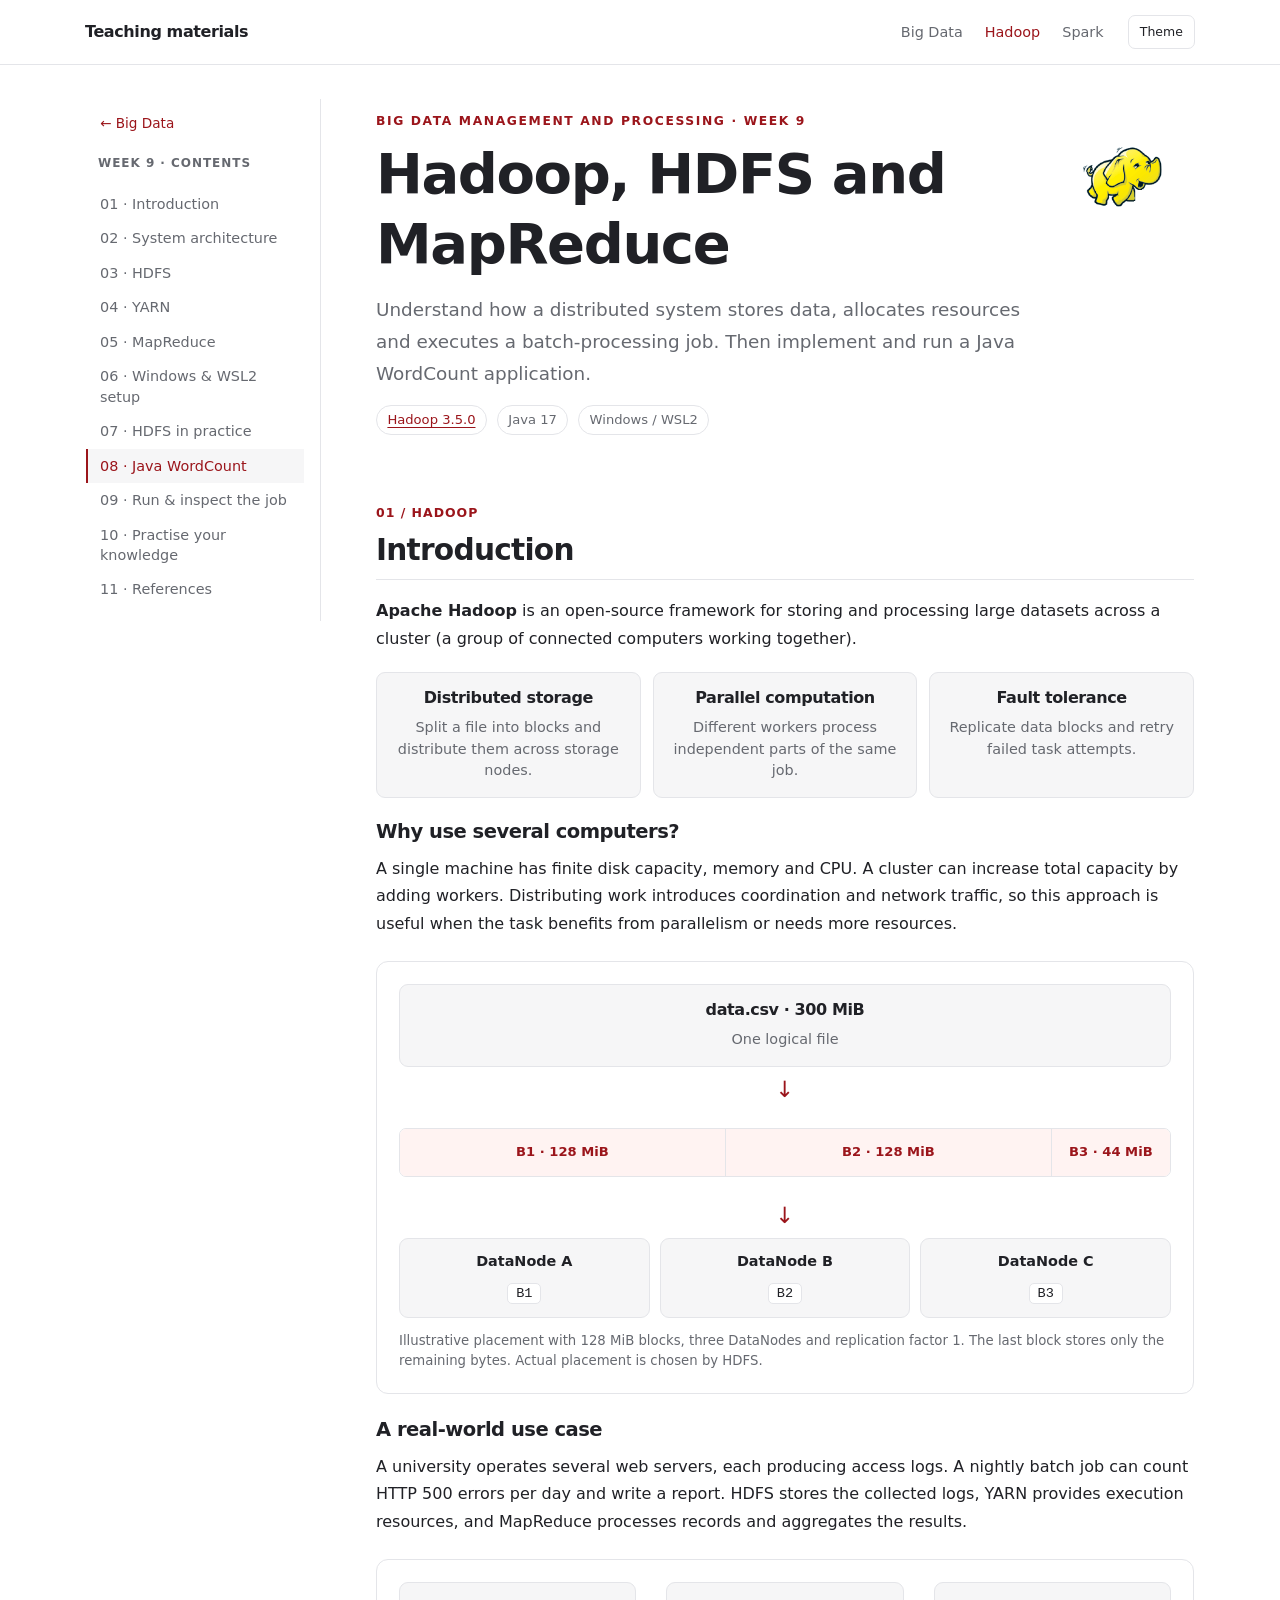
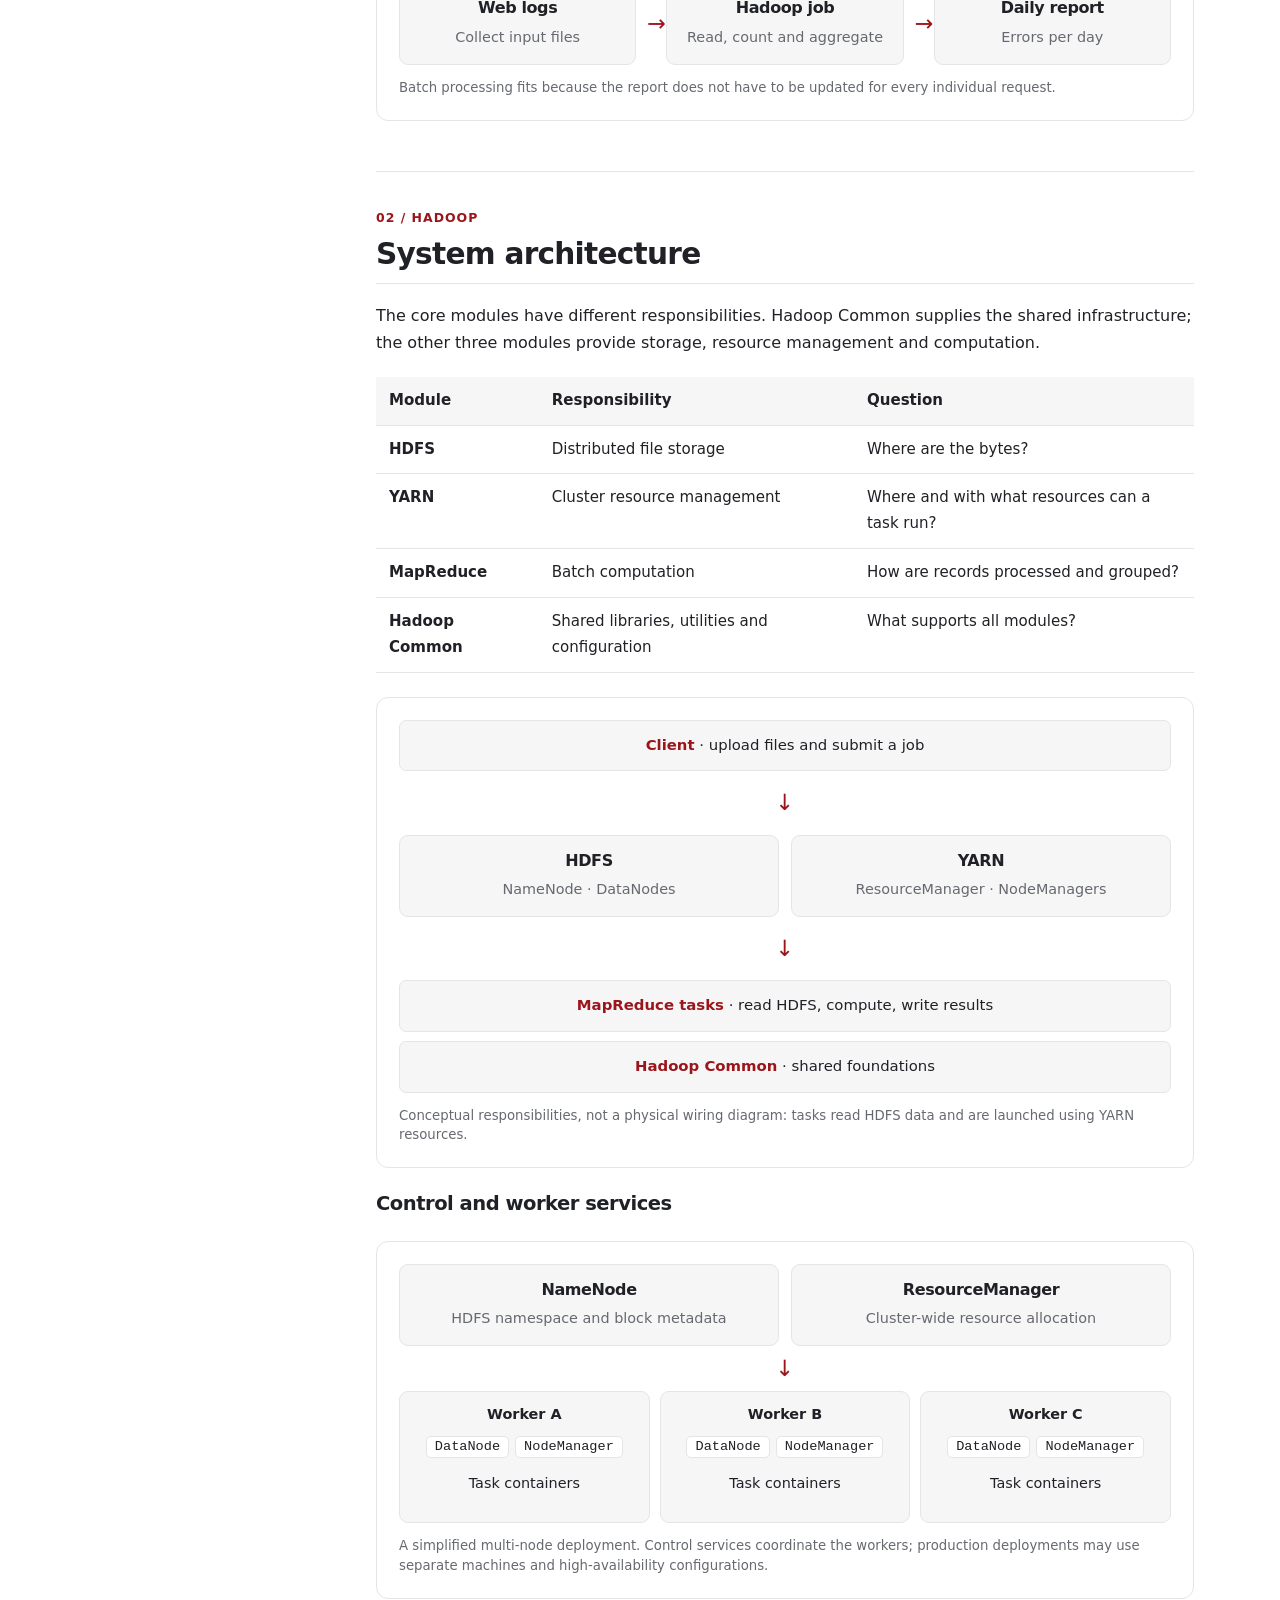
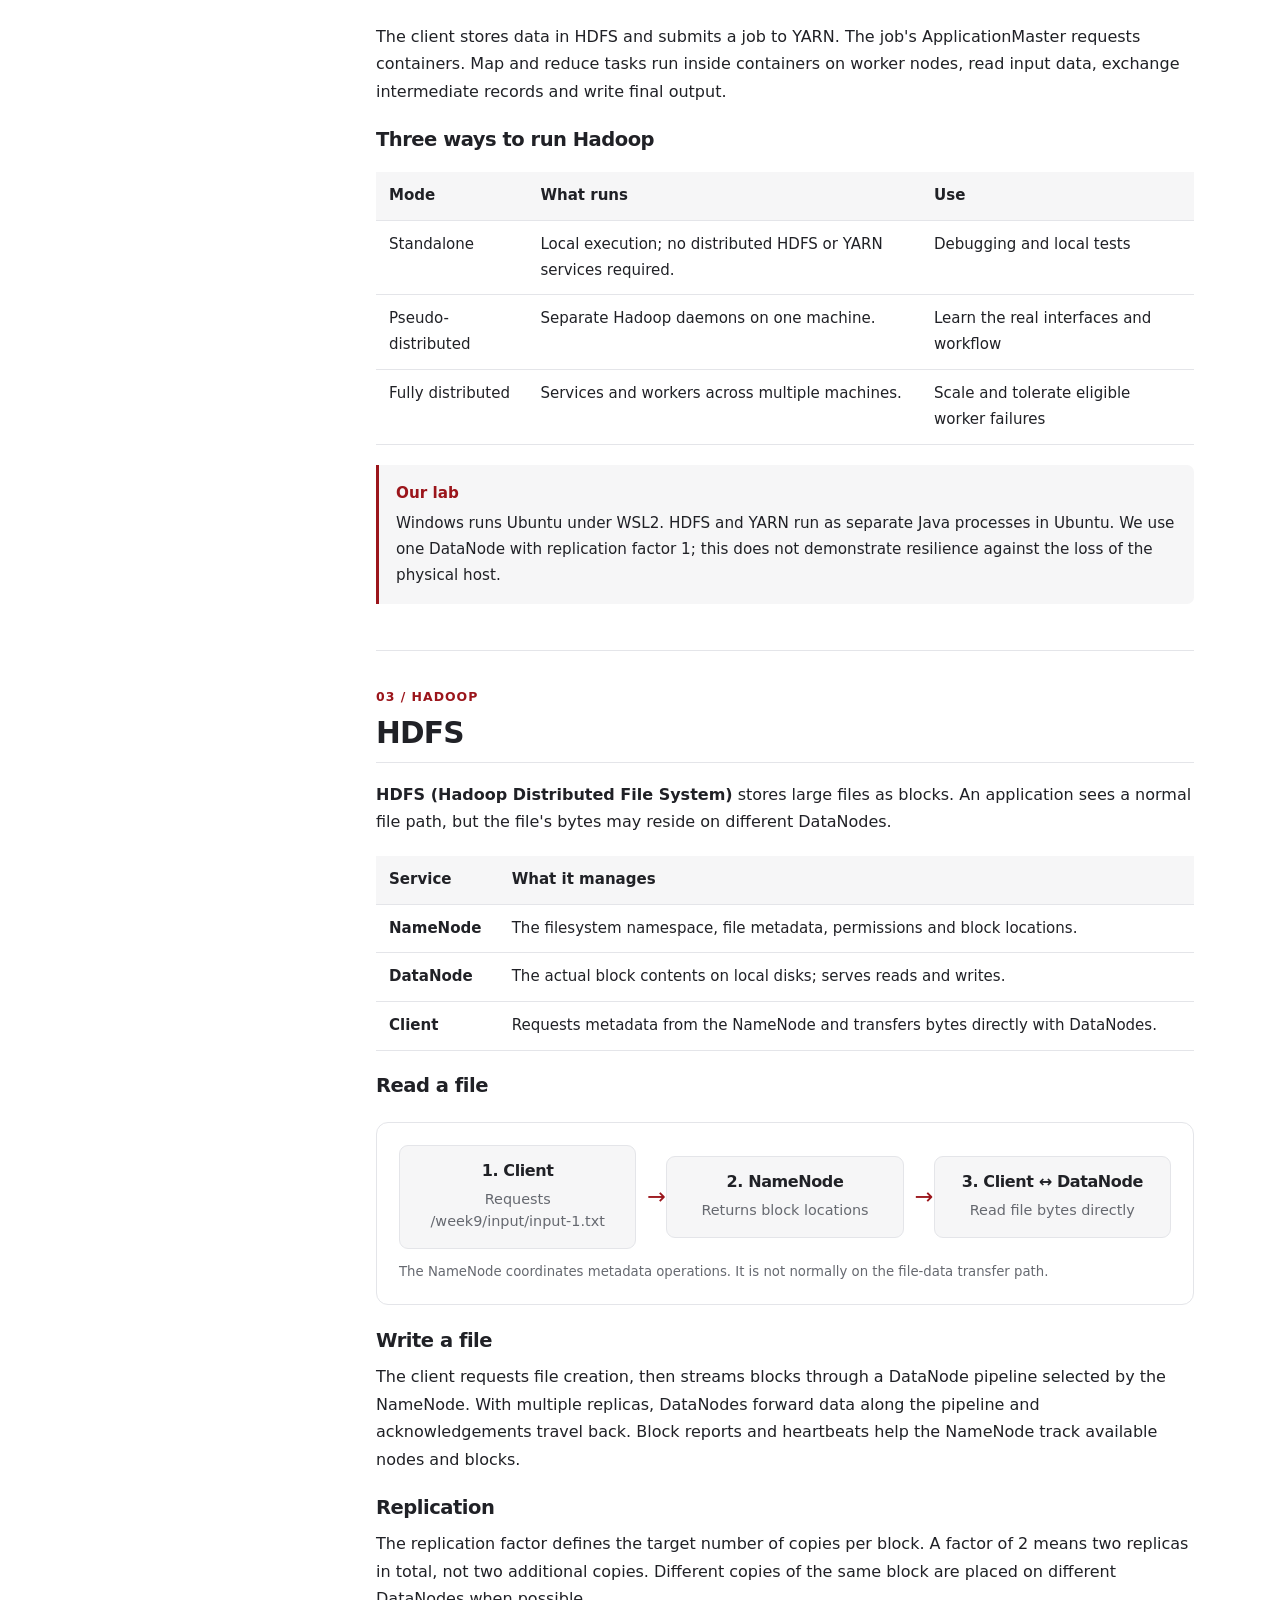
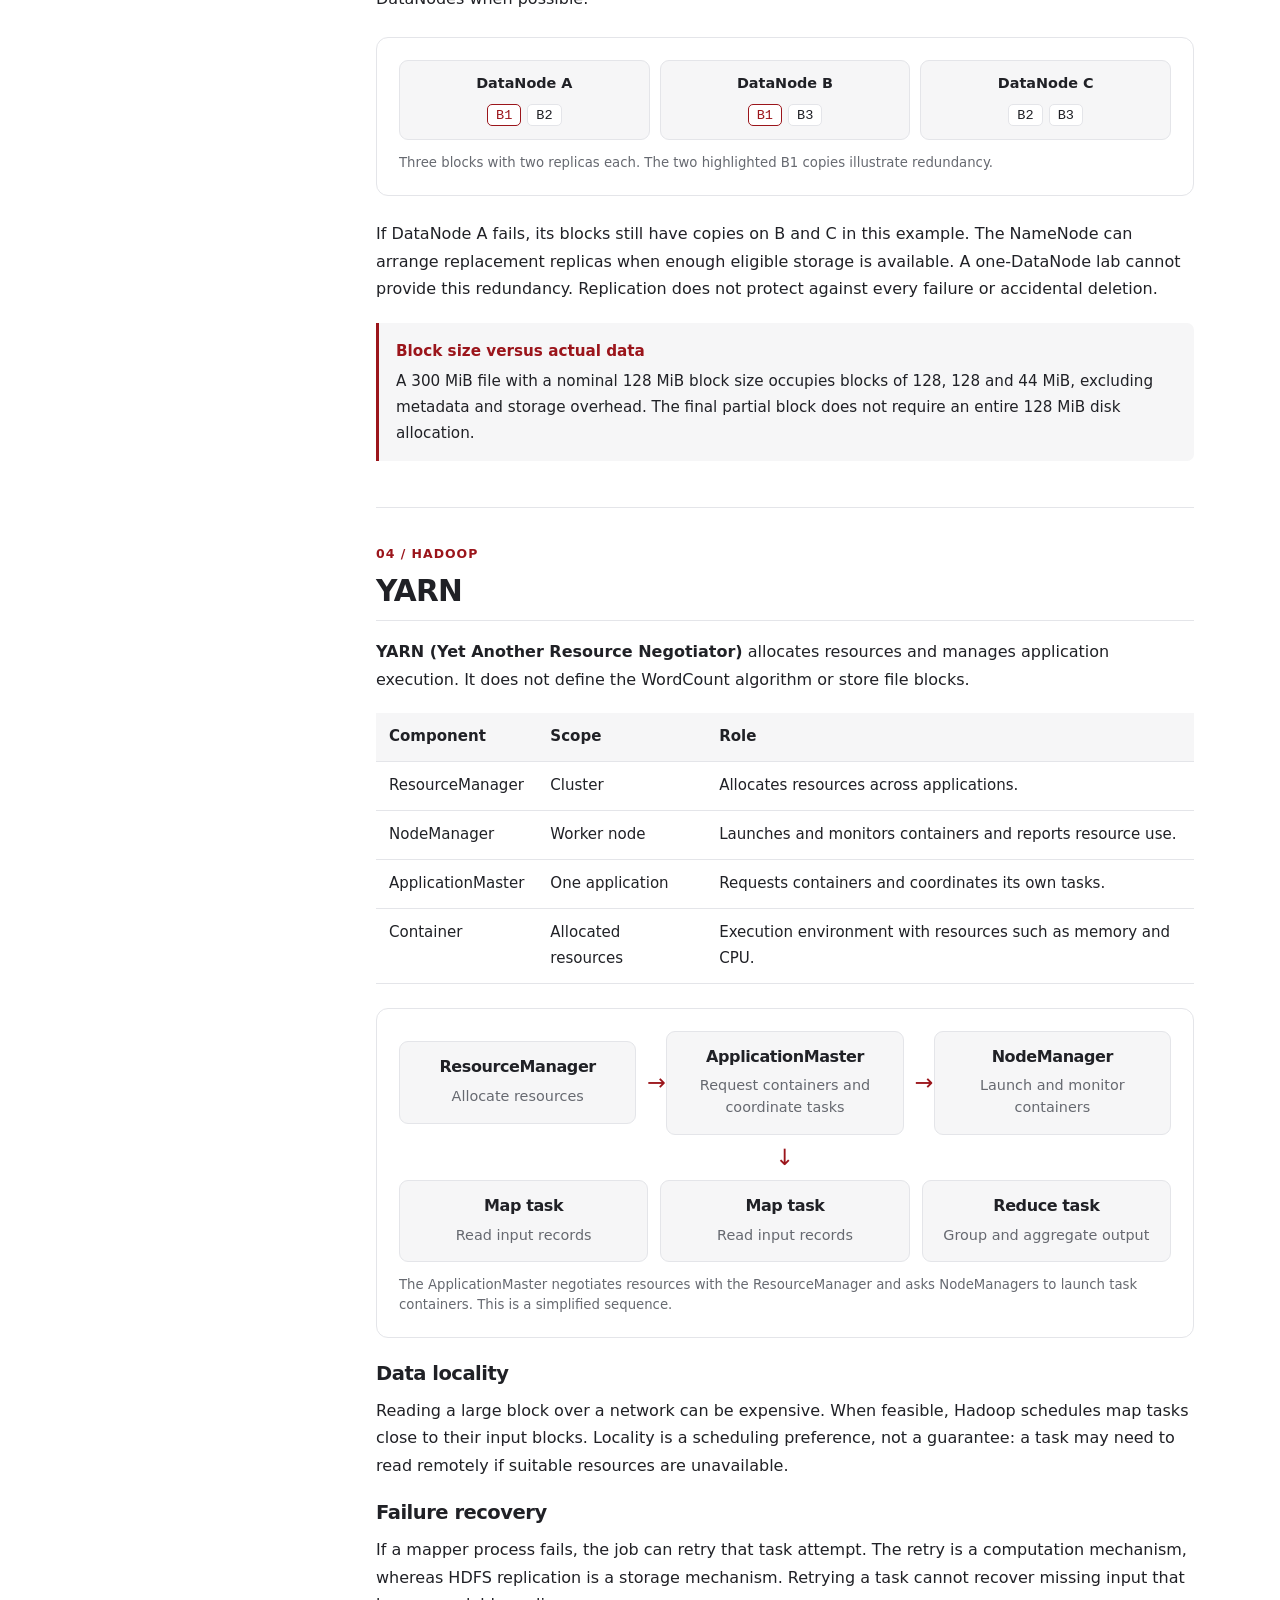
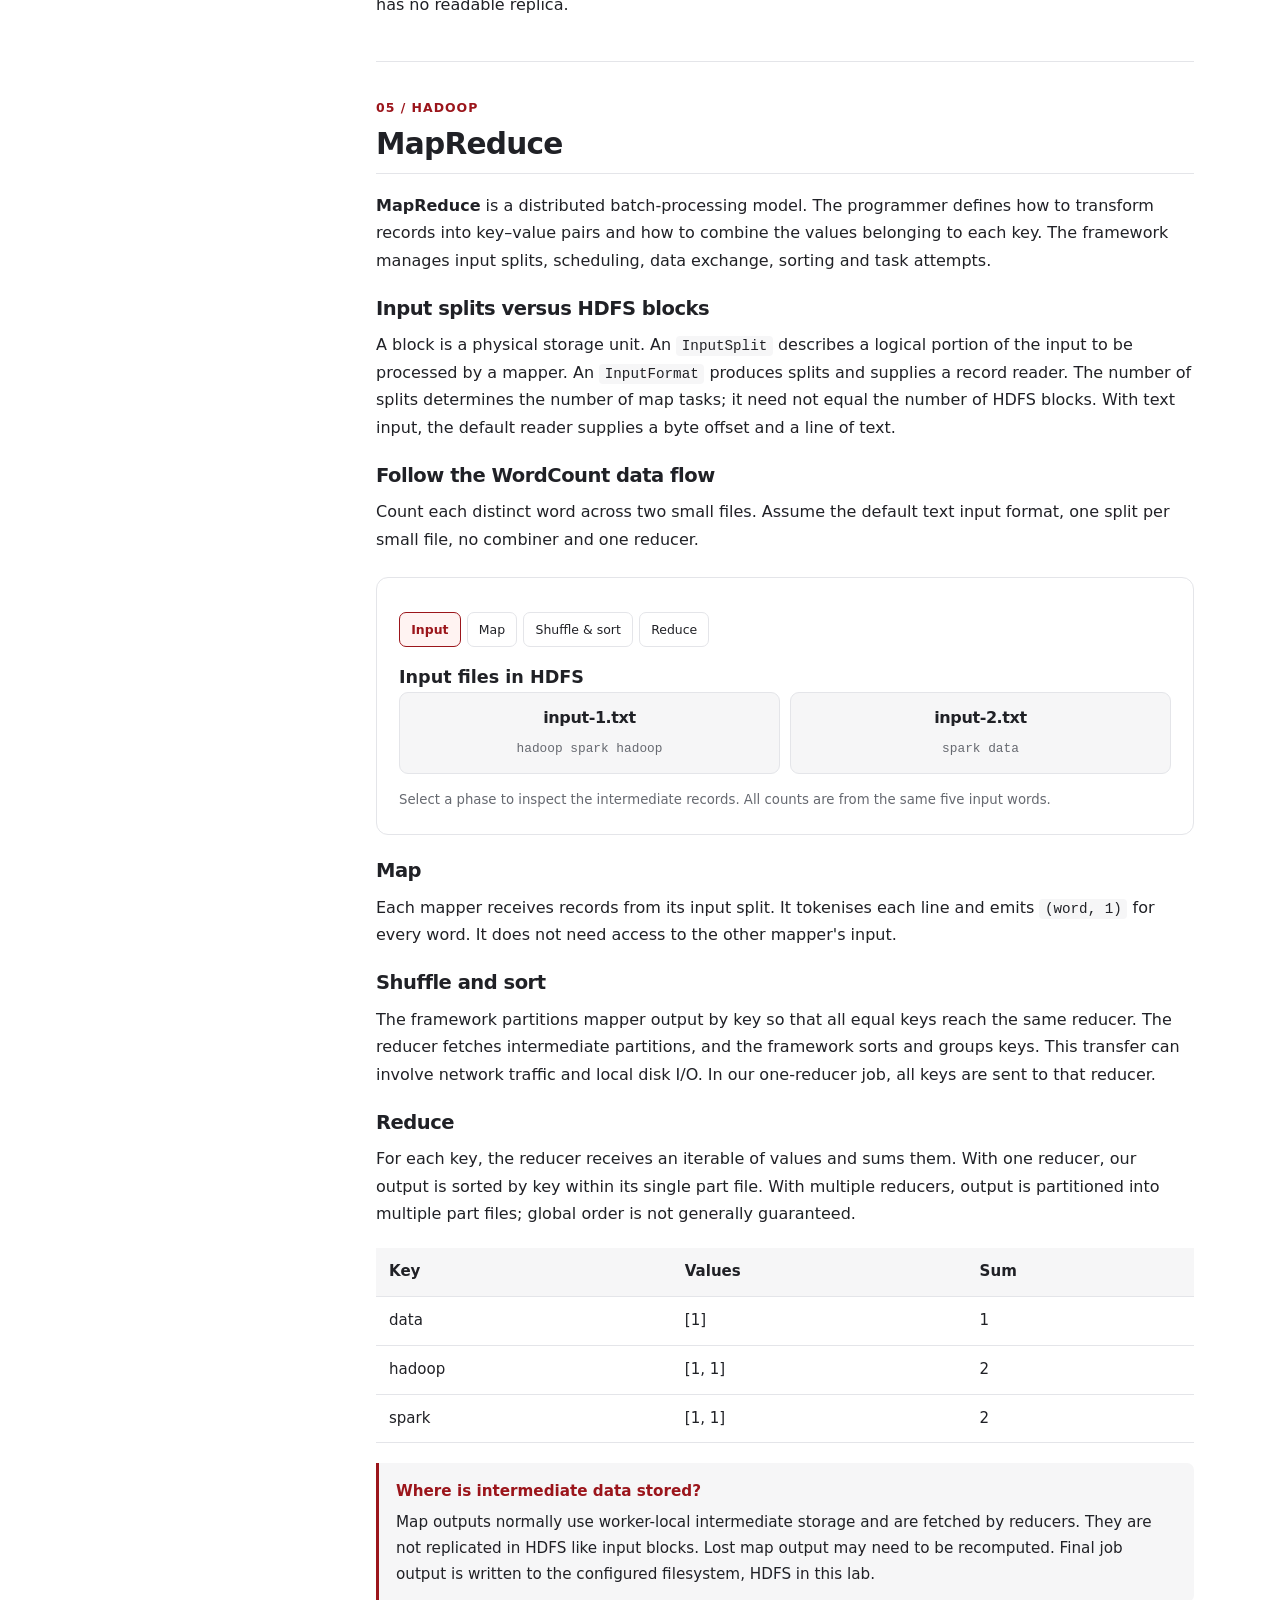
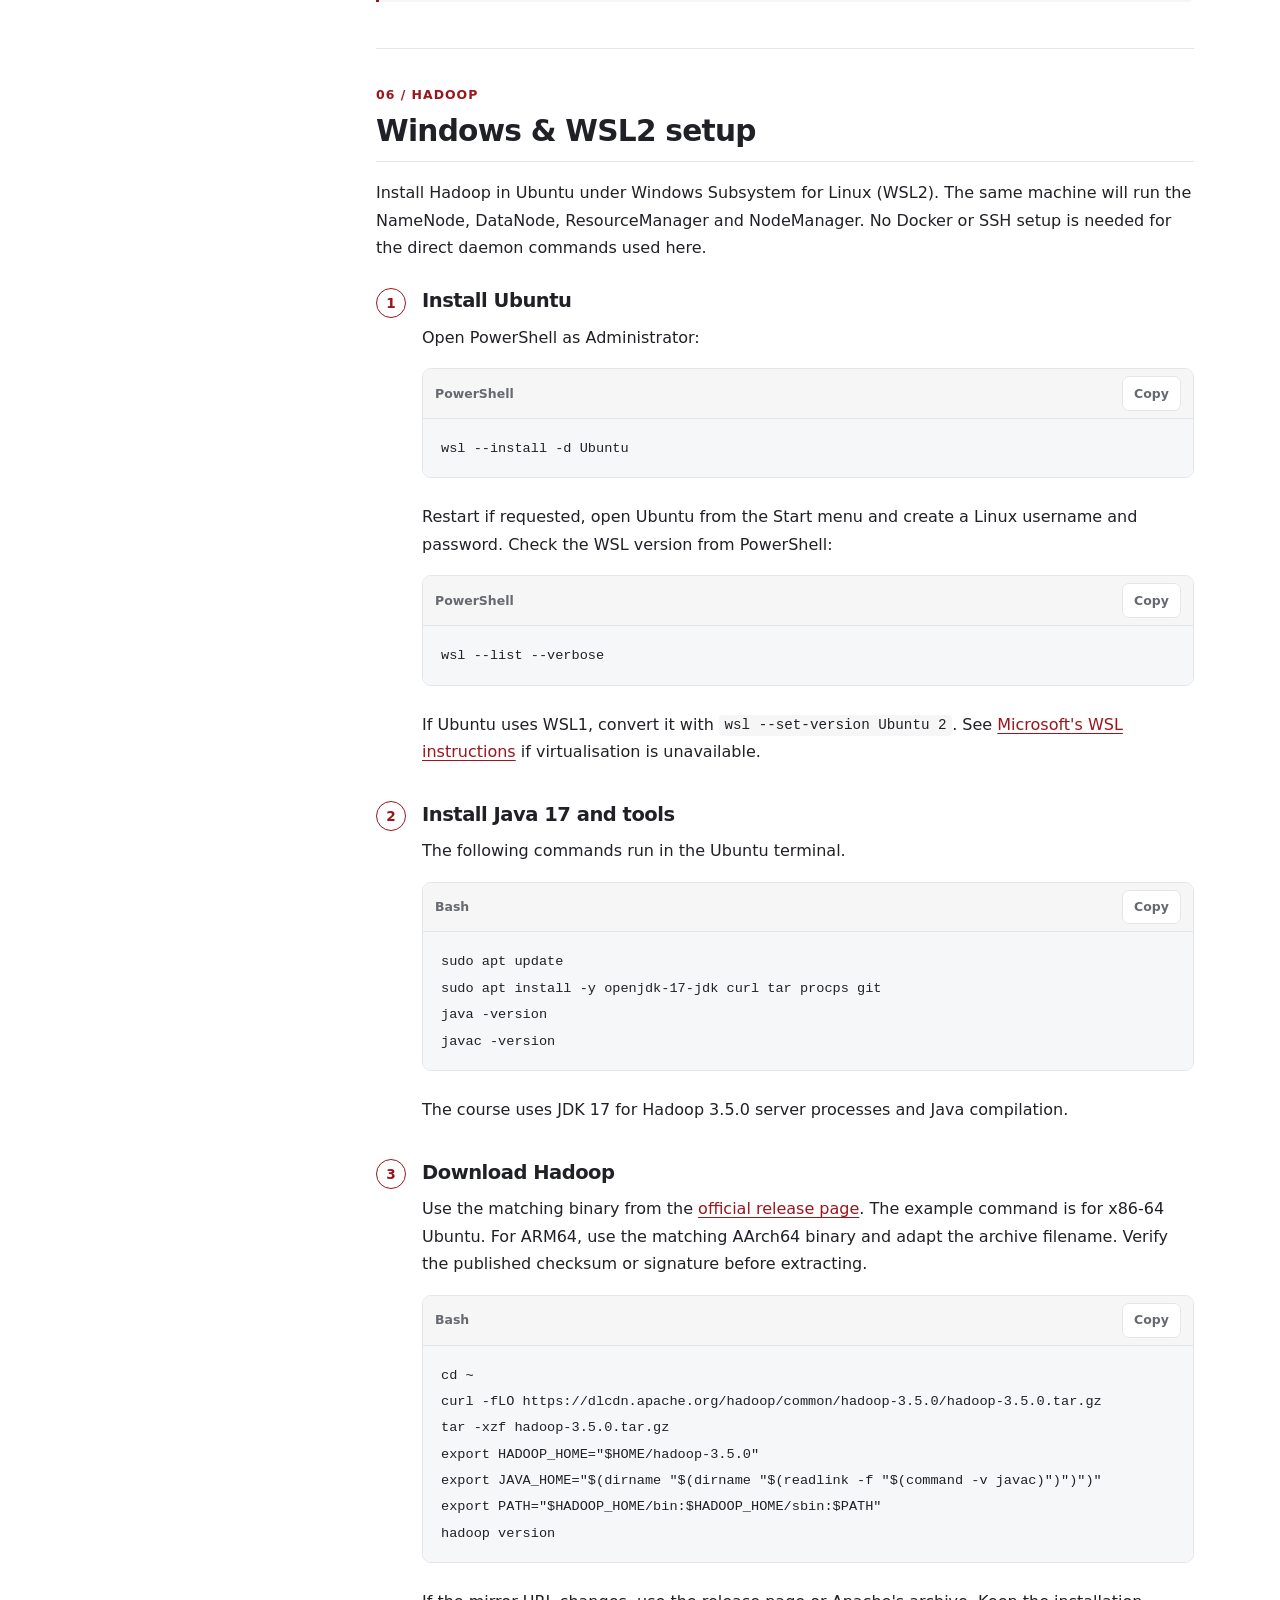
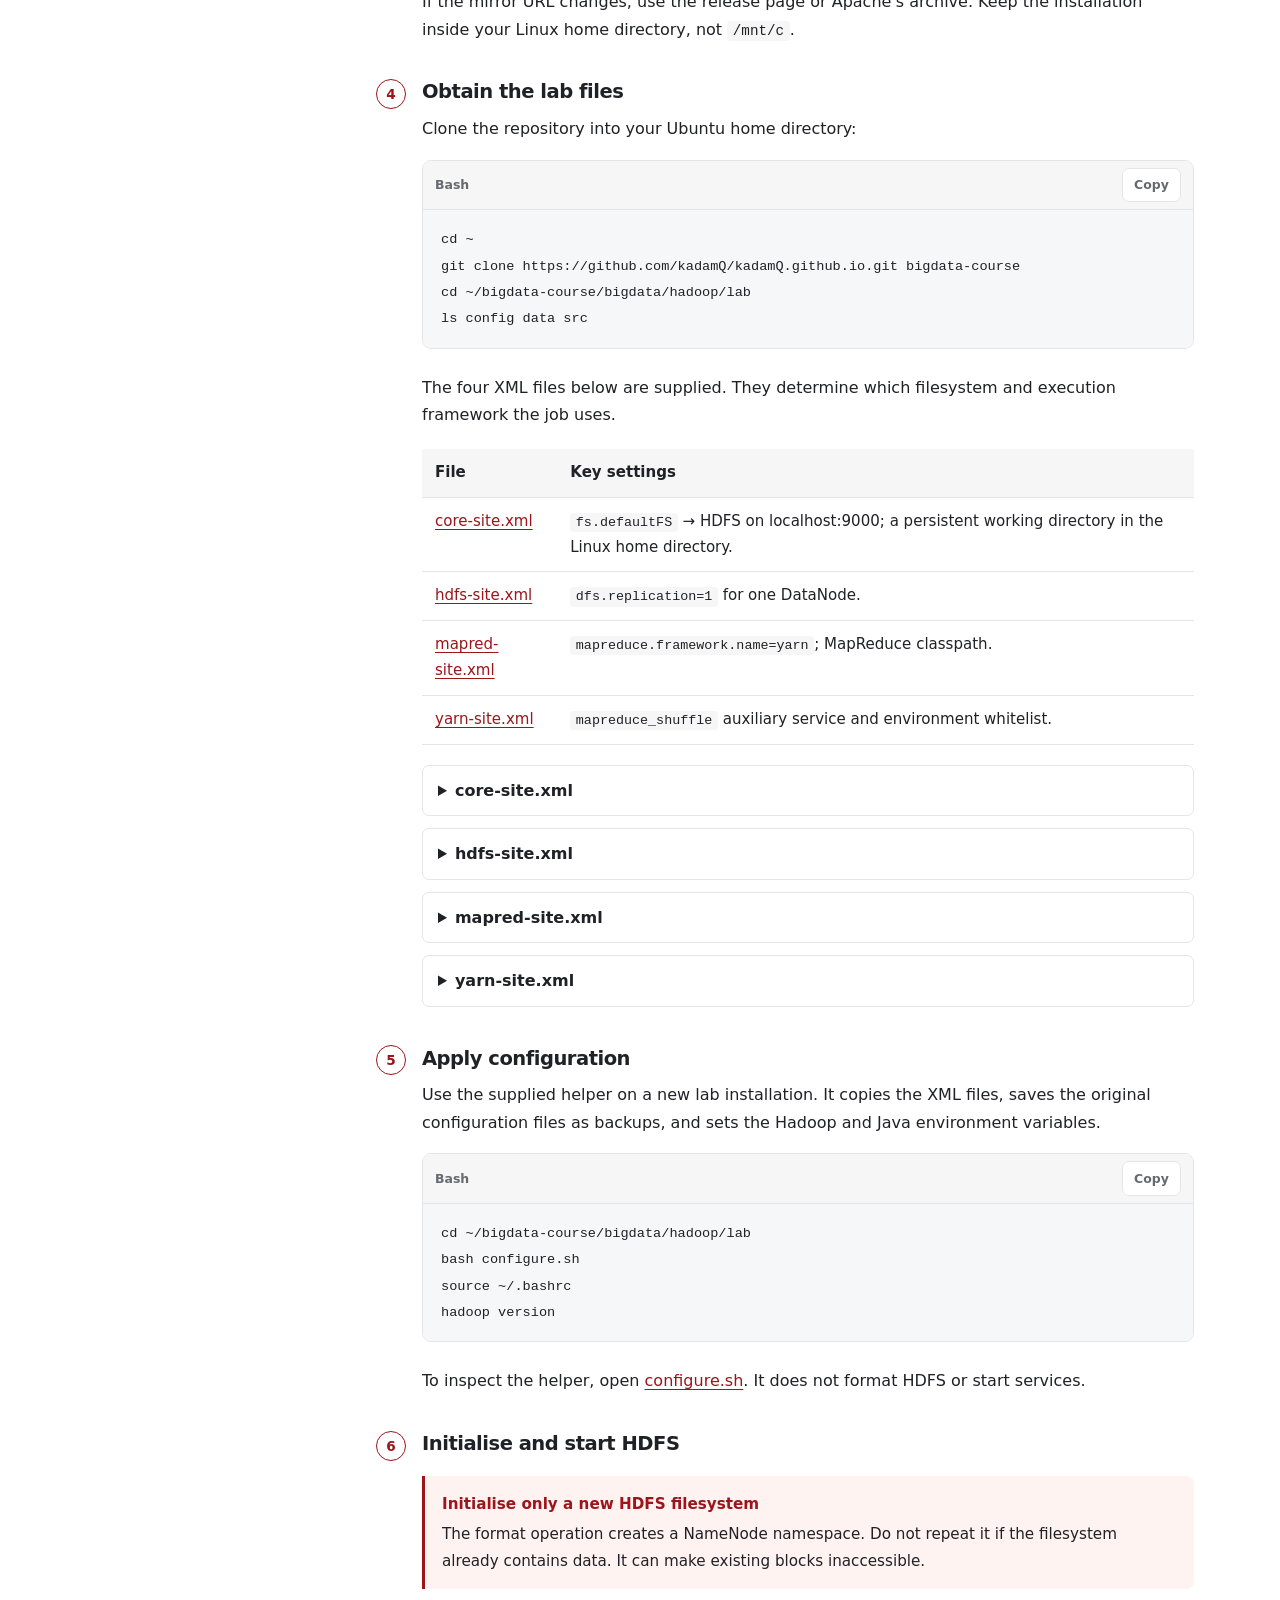
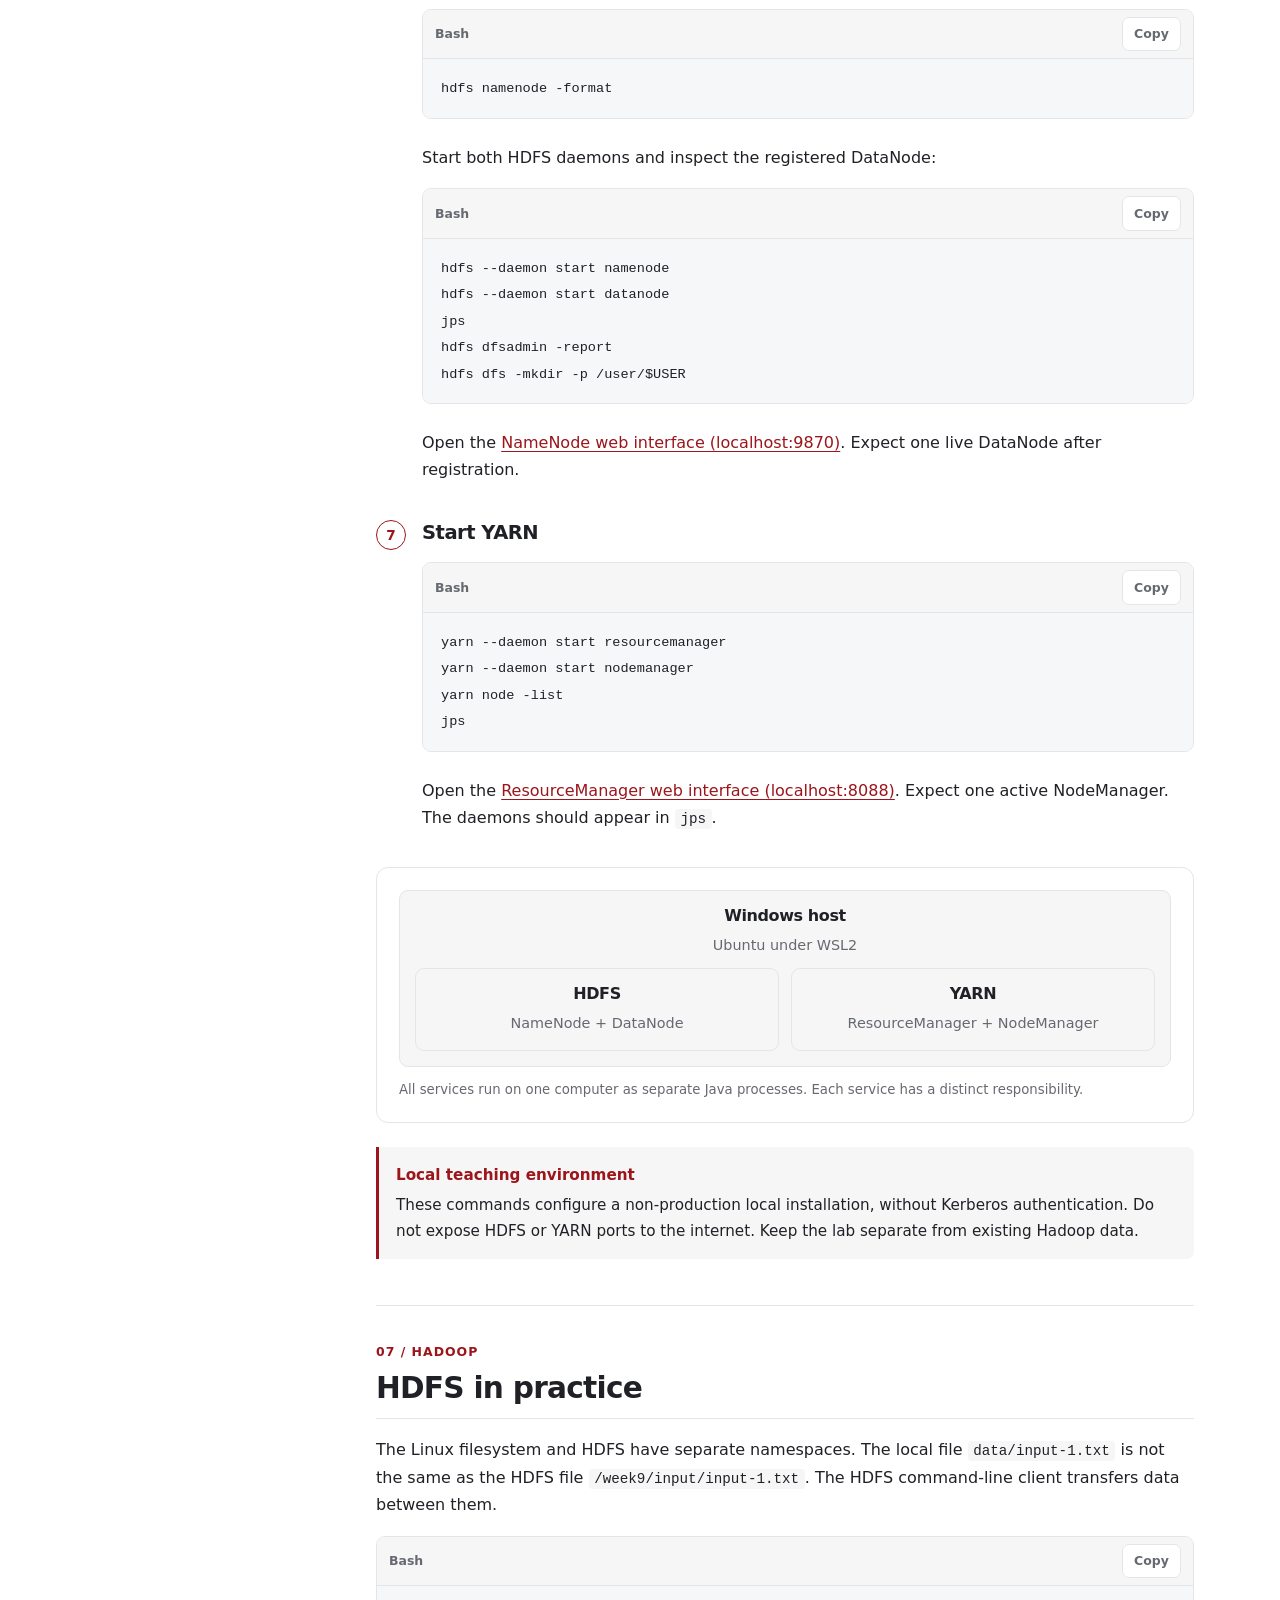
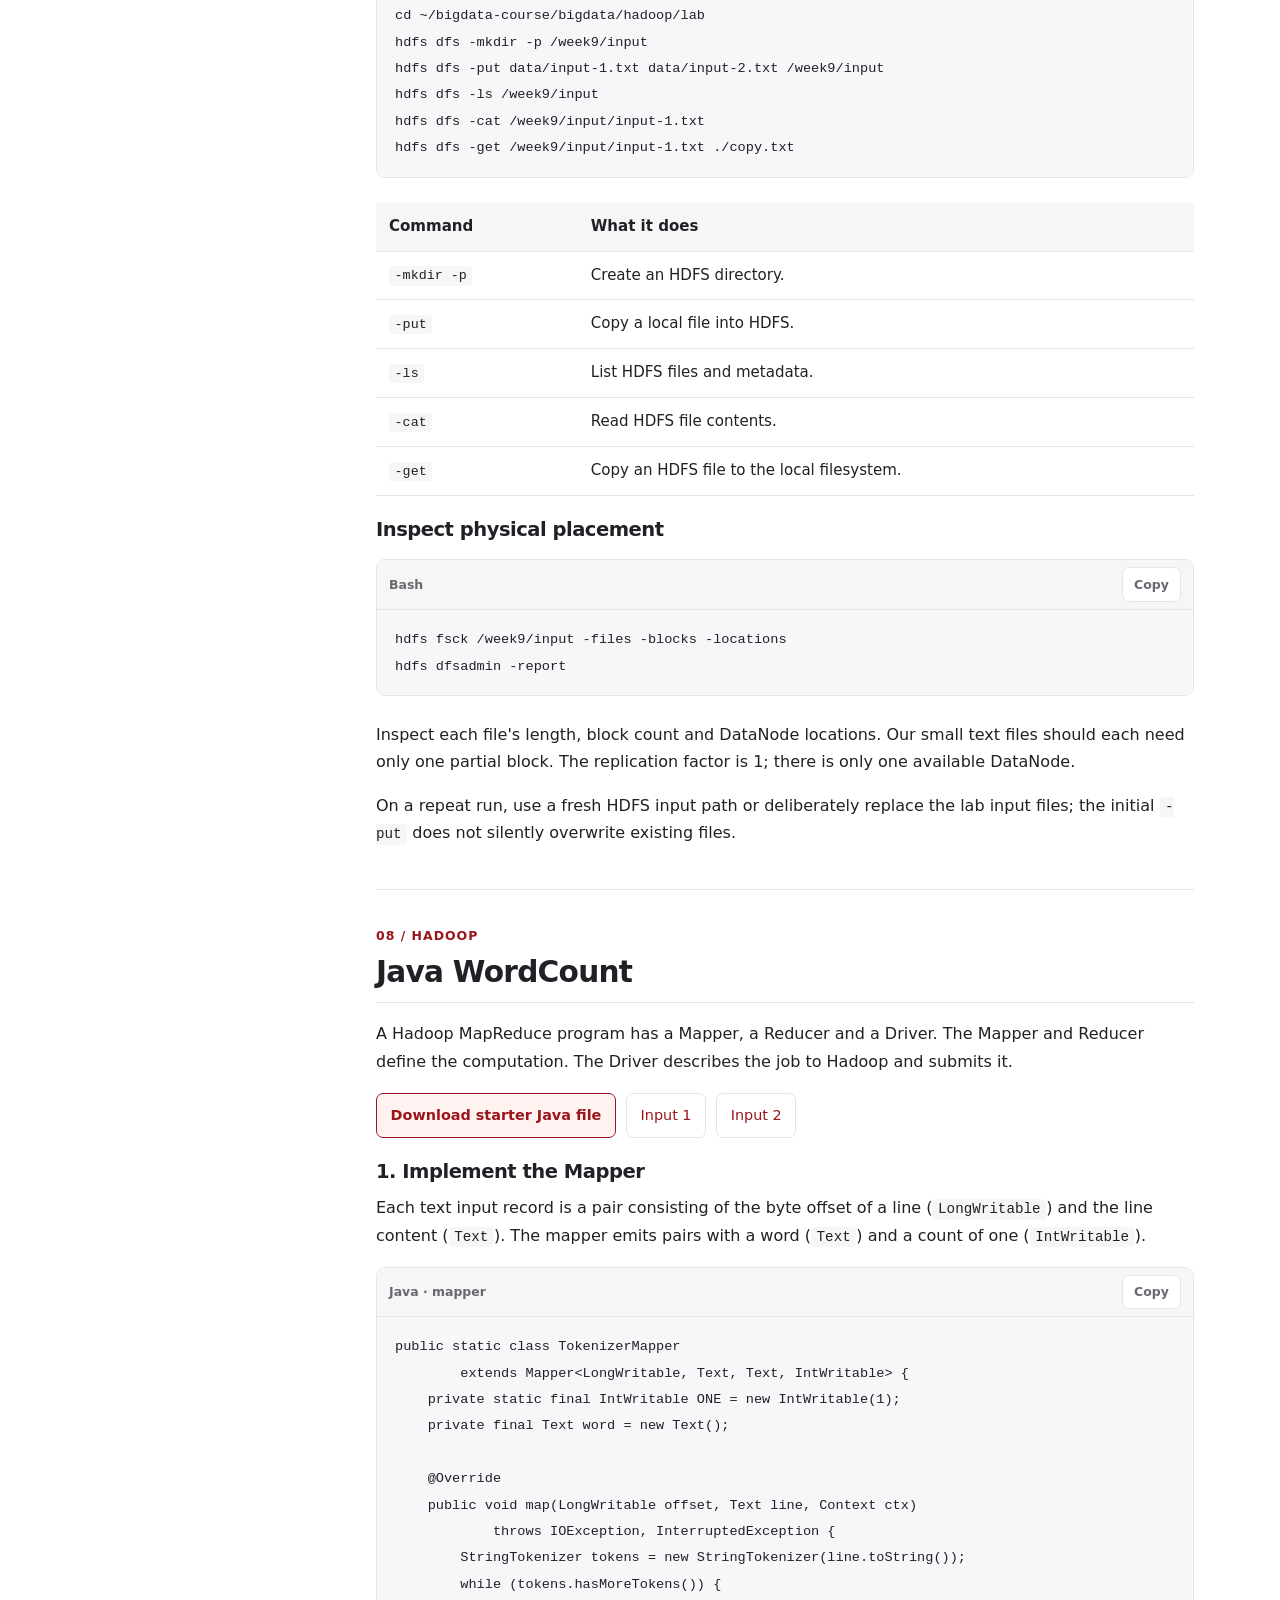
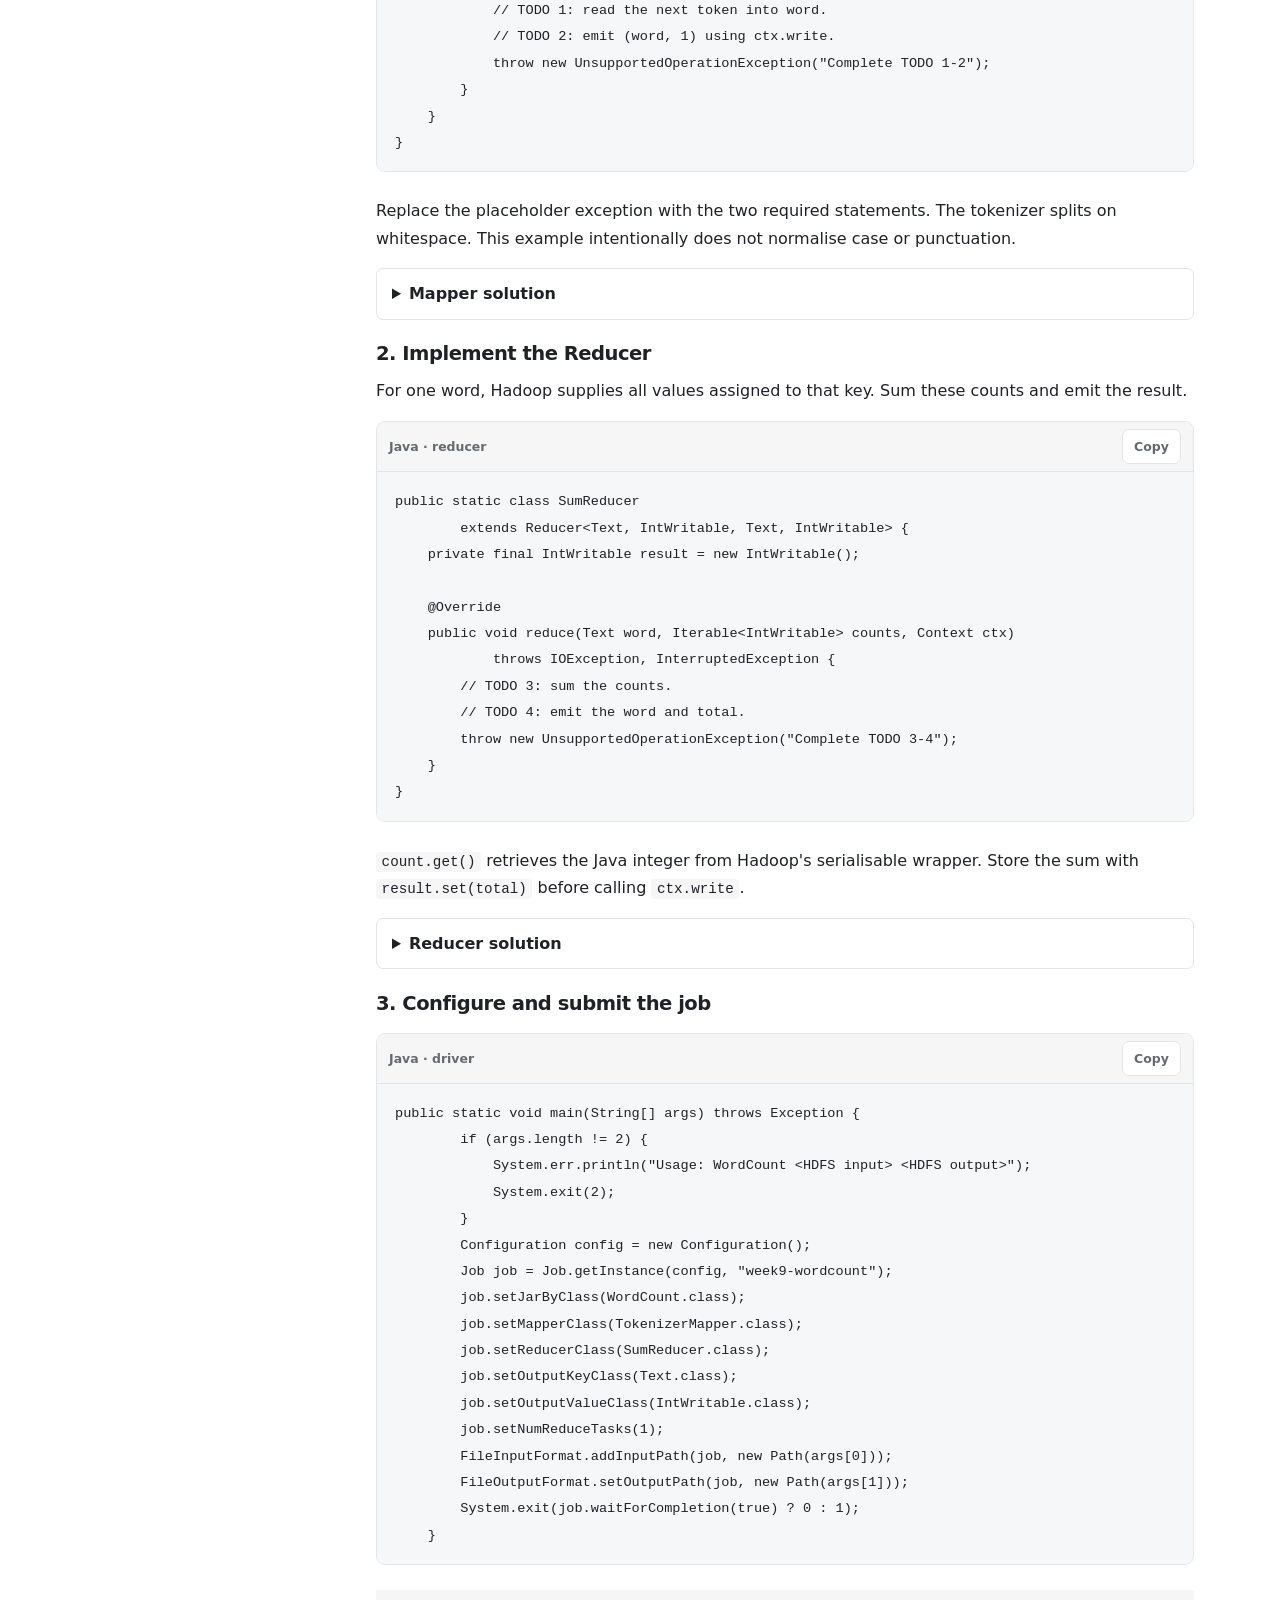
==== bigdata/hadoop/index.html @ f05f0072 "Add Big Data teaching site and Hadoop practical lesson" ====
<!doctype html>
<html lang="en"><head><meta charset="utf-8"><meta name="viewport" content="width=device-width,initial-scale=1"><meta name="color-scheme" content="light dark"><meta name="description" content="Big Data Management and Processing – university teaching materials"><title>Hadoop, HDFS and MapReduce | Teaching materials</title><link rel="stylesheet" href="/assets/site.css"><script src="/assets/site.js" defer></script></head><body><header class="top"><div class="top-inner"><a href="/" class="brand">Teaching materials</a><nav aria-label="Main navigation"><a href="/bigdata/" >Big Data</a><a href="/bigdata/hadoop/" aria-current="page">Hadoop</a><a href="/bigdata/spark/" >Spark</a></nav><button class="theme" id="theme" type="button" aria-label="Toggle colour theme">Theme</button></div></header><div class="layout"><aside class="sidebar" aria-label="Lesson navigation"><a class="back" href="/bigdata/">← Big Data</a><div class="label">Week 9 · Contents</div><a href="#intro">01 · Introduction</a><a href="#architecture">02 · System architecture</a><a href="#hdfs">03 · HDFS</a><a href="#yarn">04 · YARN</a><a href="#mapreduce">05 · MapReduce</a><a href="#setup">06 · Windows & WSL2 setup</a><a href="#hdfs-lab">07 · HDFS in practice</a><a href="#java">08 · Java WordCount</a><a href="#run">09 · Run & inspect the job</a><a href="#practice">10 · Practise your knowledge</a><a href="#references">11 · References</a></aside><main class="lesson"><div class="hero"><div><div class="eyebrow">Big Data Management and Processing · Week 9</div><h1>Hadoop, HDFS and MapReduce</h1><p class="lead">Understand how a distributed system stores data, allocates resources and executes a batch-processing job. Then implement and run a Java WordCount application.</p><div class="meta"><span><a href="https://hadoop.apache.org/releases">Hadoop 3.5.0</a></span><span>Java 17</span><span>Windows / WSL2</span></div></div><img src="/assets/hadoop-elephant.gif" alt="Apache Hadoop elephant mascot" width="171" height="100"></div><section class="section" id="intro"><div class="section-index">01 / HADOOP</div><h2>Introduction</h2><p><strong>Apache Hadoop</strong> is an open-source framework for storing and processing large datasets across a cluster (a group of connected computers working together).</p>
<div class="cards"><div class="mini"><h3>Distributed storage</h3><p>Split a file into blocks and distribute them across storage nodes.</p></div><div class="mini"><h3>Parallel computation</h3><p>Different workers process independent parts of the same job.</p></div><div class="mini"><h3>Fault tolerance</h3><p>Replicate data blocks and retry failed task attempts.</p></div></div>
<h3>Why use several computers?</h3><p>A single machine has finite disk capacity, memory and CPU. A cluster can increase total capacity by adding workers. Distributing work introduces coordination and network traffic, so this approach is useful when the task benefits from parallelism or needs more resources.</p>
<figure class="diagram"><div class="node"><h3>data.csv · 300 MiB</h3><p>One logical file</p></div><span class="arrow">↓</span><div class="blockbar"><div style="flex:128">B1 · 128 MiB</div><div style="flex:128">B2 · 128 MiB</div><div style="flex:44">B3 · 44 MiB</div></div><span class="arrow">↓</span><div class="cluster-nodes"><div class="worker"><b>DataNode A</b><span class="chip">B1</span></div><div class="worker"><b>DataNode B</b><span class="chip">B2</span></div><div class="worker"><b>DataNode C</b><span class="chip">B3</span></div></div><figcaption>Illustrative placement with 128 MiB blocks, three DataNodes and replication factor 1. The last block stores only the remaining bytes. Actual placement is chosen by HDFS.</figcaption></figure>
<h3>A real-world use case</h3><p>A university operates several web servers, each producing access logs. A nightly batch job can count HTTP 500 errors per day and write a report. HDFS stores the collected logs, YARN provides execution resources, and MapReduce processes records and aggregates the results.</p>
<figure class="diagram"><div class="flow"><div class="mini"><h3>Web logs</h3><p>Collect input files</p></div><span class="arrow">→</span><div class="mini"><h3>Hadoop job</h3><p>Read, count and aggregate</p></div><span class="arrow">→</span><div class="mini"><h3>Daily report</h3><p>Errors per day</p></div></div><figcaption>Batch processing fits because the report does not have to be updated for every individual request.</figcaption></figure></section><section class="section" id="architecture"><div class="section-index">02 / HADOOP</div><h2>System architecture</h2><p>The core modules have different responsibilities. Hadoop Common supplies the shared infrastructure; the other three modules provide storage, resource management and computation.</p>
<div class="table-wrap"><table><thead><tr><th>Module</th><th>Responsibility</th><th>Question</th></tr></thead><tbody><tr><td><strong>HDFS</strong></td><td>Distributed file storage</td><td>Where are the bytes?</td></tr><tr><td><strong>YARN</strong></td><td>Cluster resource management</td><td>Where and with what resources can a task run?</td></tr><tr><td><strong>MapReduce</strong></td><td>Batch computation</td><td>How are records processed and grouped?</td></tr><tr><td><strong>Hadoop Common</strong></td><td>Shared libraries, utilities and configuration</td><td>What supports all modules?</td></tr></tbody></table></div>
<figure class="diagram"><div class="stack"><div class="layer"><b>Client</b> · upload files and submit a job</div><span class="arrow">↓</span><div class="cards" style="margin:0"><div class="mini"><h3>HDFS</h3><p>NameNode · DataNodes</p></div><div class="mini"><h3>YARN</h3><p>ResourceManager · NodeManagers</p></div></div><span class="arrow">↓</span><div class="layer"><b>MapReduce tasks</b> · read HDFS, compute, write results</div><div class="layer"><b>Hadoop Common</b> · shared foundations</div></div><figcaption>Conceptual responsibilities, not a physical wiring diagram: tasks read HDFS data and are launched using YARN resources.</figcaption></figure>
<h3>Control and worker services</h3>
<figure class="diagram"><div class="cards" style="margin:0"><div class="mini"><h3>NameNode</h3><p>HDFS namespace and block metadata</p></div><div class="mini"><h3>ResourceManager</h3><p>Cluster-wide resource allocation</p></div></div><span class="arrow">↓</span><div class="cluster-nodes"><div class="worker"><b>Worker A</b><div class="chip">DataNode</div><div class="chip">NodeManager</div><p>Task containers</p></div><div class="worker"><b>Worker B</b><div class="chip">DataNode</div><div class="chip">NodeManager</div><p>Task containers</p></div><div class="worker"><b>Worker C</b><div class="chip">DataNode</div><div class="chip">NodeManager</div><p>Task containers</p></div></div><figcaption>A simplified multi-node deployment. Control services coordinate the workers; production deployments may use separate machines and high-availability configurations.</figcaption></figure>
<p>The client stores data in HDFS and submits a job to YARN. The job's ApplicationMaster requests containers. Map and reduce tasks run inside containers on worker nodes, read input data, exchange intermediate records and write final output.</p>
<h3>Three ways to run Hadoop</h3><div class="table-wrap"><table><thead><tr><th>Mode</th><th>What runs</th><th>Use</th></tr></thead><tbody><tr><td>Standalone</td><td>Local execution; no distributed HDFS or YARN services required.</td><td>Debugging and local tests</td></tr><tr><td>Pseudo-distributed</td><td>Separate Hadoop daemons on one machine.</td><td>Learn the real interfaces and workflow</td></tr><tr><td>Fully distributed</td><td>Services and workers across multiple machines.</td><td>Scale and tolerate eligible worker failures</td></tr></tbody></table></div>
<aside class="note note"><strong>Our lab</strong><div>Windows runs Ubuntu under WSL2. HDFS and YARN run as separate Java processes in Ubuntu. We use one DataNode with replication factor 1; this does not demonstrate resilience against the loss of the physical host.</div></aside></section><section class="section" id="hdfs"><div class="section-index">03 / HADOOP</div><h2>HDFS</h2><p><strong>HDFS (Hadoop Distributed File System)</strong> stores large files as blocks. An application sees a normal file path, but the file's bytes may reside on different DataNodes.</p>
<div class="table-wrap"><table><thead><tr><th>Service</th><th>What it manages</th></tr></thead><tbody><tr><td><strong>NameNode</strong></td><td>The filesystem namespace, file metadata, permissions and block locations.</td></tr><tr><td><strong>DataNode</strong></td><td>The actual block contents on local disks; serves reads and writes.</td></tr><tr><td><strong>Client</strong></td><td>Requests metadata from the NameNode and transfers bytes directly with DataNodes.</td></tr></tbody></table></div>
<h3>Read a file</h3><figure class="diagram"><div class="flow"><div class="mini"><h3>1. Client</h3><p>Requests /week9/input/input-1.txt</p></div><span class="arrow">→</span><div class="mini"><h3>2. NameNode</h3><p>Returns block locations</p></div><span class="arrow">→</span><div class="mini"><h3>3. Client ↔ DataNode</h3><p>Read file bytes directly</p></div></div><figcaption>The NameNode coordinates metadata operations. It is not normally on the file-data transfer path.</figcaption></figure>
<h3>Write a file</h3><p>The client requests file creation, then streams blocks through a DataNode pipeline selected by the NameNode. With multiple replicas, DataNodes forward data along the pipeline and acknowledgements travel back. Block reports and heartbeats help the NameNode track available nodes and blocks.</p>
<h3>Replication</h3><p>The replication factor defines the target number of copies per block. A factor of 2 means two replicas in total, not two additional copies. Different copies of the same block are placed on different DataNodes when possible.</p>
<figure class="diagram"><div class="cluster-nodes"><div class="worker"><b>DataNode A</b><span class="chip hot">B1</span><span class="chip">B2</span></div><div class="worker"><b>DataNode B</b><span class="chip hot">B1</span><span class="chip">B3</span></div><div class="worker"><b>DataNode C</b><span class="chip">B2</span><span class="chip">B3</span></div></div><figcaption>Three blocks with two replicas each. The two highlighted B1 copies illustrate redundancy.</figcaption></figure>
<p>If DataNode A fails, its blocks still have copies on B and C in this example. The NameNode can arrange replacement replicas when enough eligible storage is available. A one-DataNode lab cannot provide this redundancy. Replication does not protect against every failure or accidental deletion.</p>
<aside class="note note"><strong>Block size versus actual data</strong><div>A 300 MiB file with a nominal 128 MiB block size occupies blocks of 128, 128 and 44 MiB, excluding metadata and storage overhead. The final partial block does not require an entire 128 MiB disk allocation.</div></aside></section><section class="section" id="yarn"><div class="section-index">04 / HADOOP</div><h2>YARN</h2><p><strong>YARN (Yet Another Resource Negotiator)</strong> allocates resources and manages application execution. It does not define the WordCount algorithm or store file blocks.</p>
<div class="table-wrap"><table><thead><tr><th>Component</th><th>Scope</th><th>Role</th></tr></thead><tbody><tr><td>ResourceManager</td><td>Cluster</td><td>Allocates resources across applications.</td></tr><tr><td>NodeManager</td><td>Worker node</td><td>Launches and monitors containers and reports resource use.</td></tr><tr><td>ApplicationMaster</td><td>One application</td><td>Requests containers and coordinates its own tasks.</td></tr><tr><td>Container</td><td>Allocated resources</td><td>Execution environment with resources such as memory and CPU.</td></tr></tbody></table></div>
<figure class="diagram"><div class="flow"><div class="mini"><h3>ResourceManager</h3><p>Allocate resources</p></div><span class="arrow">→</span><div class="mini"><h3>ApplicationMaster</h3><p>Request containers and coordinate tasks</p></div><span class="arrow">→</span><div class="mini"><h3>NodeManager</h3><p>Launch and monitor containers</p></div></div><span class="arrow">↓</span><div class="cards" style="margin:0"><div class="mini"><h3>Map task</h3><p>Read input records</p></div><div class="mini"><h3>Map task</h3><p>Read input records</p></div><div class="mini"><h3>Reduce task</h3><p>Group and aggregate output</p></div></div><figcaption>The ApplicationMaster negotiates resources with the ResourceManager and asks NodeManagers to launch task containers. This is a simplified sequence.</figcaption></figure>
<h3>Data locality</h3><p>Reading a large block over a network can be expensive. When feasible, Hadoop schedules map tasks close to their input blocks. Locality is a scheduling preference, not a guarantee: a task may need to read remotely if suitable resources are unavailable.</p>
<h3>Failure recovery</h3><p>If a mapper process fails, the job can retry that task attempt. The retry is a computation mechanism, whereas HDFS replication is a storage mechanism. Retrying a task cannot recover missing input that has no readable replica.</p></section><section class="section" id="mapreduce"><div class="section-index">05 / HADOOP</div><h2>MapReduce</h2><p><strong>MapReduce</strong> is a distributed batch-processing model. The programmer defines how to transform records into key–value pairs and how to combine the values belonging to each key. The framework manages input splits, scheduling, data exchange, sorting and task attempts.</p>
<h3>Input splits versus HDFS blocks</h3><p>A block is a physical storage unit. An <code>InputSplit</code> describes a logical portion of the input to be processed by a mapper. An <code>InputFormat</code> produces splits and supplies a record reader. The number of splits determines the number of map tasks; it need not equal the number of HDFS blocks. With text input, the default reader supplies a byte offset and a line of text.</p>
<h3>Follow the WordCount data flow</h3>
<p>Count each distinct word across two small files. Assume the default text input format, one split per small file, no combiner and one reducer.</p>
<div class="diagram"><div class="mr-controls" aria-label="WordCount phases"><button class="control" type="button" data-phase-button="0" aria-pressed="true">Input</button><button class="control" type="button" data-phase-button="1" aria-pressed="false">Map</button><button class="control" type="button" data-phase-button="2" aria-pressed="false">Shuffle & sort</button><button class="control" type="button" data-phase-button="3" aria-pressed="false">Reduce</button></div><div class="phase" data-phase="0"><div class="phase-title">Input files in HDFS</div><div class="phase-row"><div class="mini"><h3>input-1.txt</h3><p><code>hadoop spark hadoop</code></p></div><div class="mini"><h3>input-2.txt</h3><p><code>spark data</code></p></div></div></div><div class="phase" data-phase="1"><div class="phase-title">Map: emit a pair for each token</div><div class="phase-row"><div class="mini"><h3>Mapper 1</h3><p><code>(hadoop, 1)<br>(spark, 1)<br>(hadoop, 1)</code></p></div><div class="mini"><h3>Mapper 2</h3><p><code>(spark, 1)<br>(data, 1)</code></p></div></div></div><div class="phase" data-phase="2"><div class="phase-title">Shuffle and sort: group values by key</div><div class="phase-row"><div class="mini"><h3>data</h3><p><code>[1]</code></p></div><div class="mini"><h3>hadoop</h3><p><code>[1, 1]</code></p></div><div class="mini"><h3>spark</h3><p><code>[1, 1]</code></p></div></div></div><div class="phase" data-phase="3"><div class="phase-title">Reduce: sum each group</div><div class="phase-row"><div class="mini"><h3>data</h3><p>1</p></div><div class="mini"><h3>hadoop</h3><p>2</p></div><div class="mini"><h3>spark</h3><p>2</p></div></div></div><p class="muted" style="font-size:.83rem;margin:12px 0 0">Select a phase to inspect the intermediate records. All counts are from the same five input words.</p></div>
<script>document.querySelectorAll('[data-phase]').forEach(function(p){p.hidden=p.dataset.phase!=='0';});</script>
<h3>Map</h3><p>Each mapper receives records from its input split. It tokenises each line and emits <code>(word, 1)</code> for every word. It does not need access to the other mapper's input.</p>
<h3>Shuffle and sort</h3><p>The framework partitions mapper output by key so that all equal keys reach the same reducer. The reducer fetches intermediate partitions, and the framework sorts and groups keys. This transfer can involve network traffic and local disk I/O. In our one-reducer job, all keys are sent to that reducer.</p>
<h3>Reduce</h3><p>For each key, the reducer receives an iterable of values and sums them. With one reducer, our output is sorted by key within its single part file. With multiple reducers, output is partitioned into multiple part files; global order is not generally guaranteed.</p>
<div class="table-wrap"><table><thead><tr><th>Key</th><th>Values</th><th>Sum</th></tr></thead><tbody><tr><td>data</td><td>[1]</td><td>1</td></tr><tr><td>hadoop</td><td>[1, 1]</td><td>2</td></tr><tr><td>spark</td><td>[1, 1]</td><td>2</td></tr></tbody></table></div>
<aside class="note note"><strong>Where is intermediate data stored?</strong><div>Map outputs normally use worker-local intermediate storage and are fetched by reducers. They are not replicated in HDFS like input blocks. Lost map output may need to be recomputed. Final job output is written to the configured filesystem, HDFS in this lab.</div></aside></section><section class="section" id="setup"><div class="section-index">06 / HADOOP</div><h2>Windows & WSL2 setup</h2><p>Install Hadoop in Ubuntu under Windows Subsystem for Linux (WSL2). The same machine will run the NameNode, DataNode, ResourceManager and NodeManager. No Docker or SSH setup is needed for the direct daemon commands used here.</p>
<div class="step"><span class="step-no">1</span><div><h3>Install Ubuntu</h3><p>Open PowerShell as Administrator:</p><div class="code"><div class="code-head"><span>PowerShell</span><button type="button" class="copy" aria-label="Copy PowerShell code">Copy</button></div><pre><code>wsl --install -d Ubuntu</code></pre></div><p>Restart if requested, open Ubuntu from the Start menu and create a Linux username and password. Check the WSL version from PowerShell:</p><div class="code"><div class="code-head"><span>PowerShell</span><button type="button" class="copy" aria-label="Copy PowerShell code">Copy</button></div><pre><code>wsl --list --verbose</code></pre></div><p>If Ubuntu uses WSL1, convert it with <code>wsl --set-version Ubuntu 2</code>. See <a href="https://learn.microsoft.com/en-us/windows/wsl/install">Microsoft's WSL instructions</a> if virtualisation is unavailable.</p></div></div>
<div class="step"><span class="step-no">2</span><div><h3>Install Java 17 and tools</h3><p>The following commands run in the Ubuntu terminal.</p><div class="code"><div class="code-head"><span>Bash</span><button type="button" class="copy" aria-label="Copy Bash code">Copy</button></div><pre><code>sudo apt update
sudo apt install -y openjdk-17-jdk curl tar procps git
java -version
javac -version</code></pre></div><p>The course uses JDK 17 for Hadoop 3.5.0 server processes and Java compilation.</p></div></div>
<div class="step"><span class="step-no">3</span><div><h3>Download Hadoop</h3><p>Use the matching binary from the <a href="https://hadoop.apache.org/releases">official release page</a>. The example command is for x86-64 Ubuntu. For ARM64, use the matching AArch64 binary and adapt the archive filename. Verify the published checksum or signature before extracting.</p><div class="code"><div class="code-head"><span>Bash</span><button type="button" class="copy" aria-label="Copy Bash code">Copy</button></div><pre><code>cd ~
curl -fLO https://dlcdn.apache.org/hadoop/common/hadoop-3.5.0/hadoop-3.5.0.tar.gz
tar -xzf hadoop-3.5.0.tar.gz
export HADOOP_HOME="$HOME/hadoop-3.5.0"
export JAVA_HOME="$(dirname "$(dirname "$(readlink -f "$(command -v javac)")")")"
export PATH="$HADOOP_HOME/bin:$HADOOP_HOME/sbin:$PATH"
hadoop version</code></pre></div><p>If the mirror URL changes, use the release page or Apache's archive. Keep the installation inside your Linux home directory, not <code>/mnt/c</code>.</p></div></div>
<div class="step"><span class="step-no">4</span><div><h3>Obtain the lab files</h3><p>Clone the repository into your Ubuntu home directory:</p><div class="code"><div class="code-head"><span>Bash</span><button type="button" class="copy" aria-label="Copy Bash code">Copy</button></div><pre><code>cd ~
git clone https://github.com/kadamQ/kadamQ.github.io.git bigdata-course
cd ~/bigdata-course/bigdata/hadoop/lab
ls config data src</code></pre></div><p>The four XML files below are supplied. They determine which filesystem and execution framework the job uses.</p><div class="table-wrap"><table><thead><tr><th>File</th><th>Key settings</th></tr></thead><tbody><tr><td><a href='lab/config/core-site.xml' download>core-site.xml</a></td><td><code>fs.defaultFS</code> → HDFS on localhost:9000; a persistent working directory in the Linux home directory.</td></tr><tr><td><a href='lab/config/hdfs-site.xml' download>hdfs-site.xml</a></td><td><code>dfs.replication=1</code> for one DataNode.</td></tr><tr><td><a href='lab/config/mapred-site.xml' download>mapred-site.xml</a></td><td><code>mapreduce.framework.name=yarn</code>; MapReduce classpath.</td></tr><tr><td><a href='lab/config/yarn-site.xml' download>yarn-site.xml</a></td><td><code>mapreduce_shuffle</code> auxiliary service and environment whitelist.</td></tr></tbody></table></div><details><summary>core-site.xml</summary><div class="code"><div class="code-head"><span>XML</span><button type="button" class="copy" aria-label="Copy XML code">Copy</button></div><pre><code>&lt;?xml version="1.0"?&gt;
&lt;configuration&gt;
  &lt;property&gt;
    &lt;name&gt;fs.defaultFS&lt;/name&gt;
    &lt;value&gt;hdfs://localhost:9000&lt;/value&gt;
  &lt;/property&gt;
  &lt;property&gt;
    &lt;name&gt;hadoop.tmp.dir&lt;/name&gt;
    &lt;value&gt;${user.home}/hadoop-data&lt;/value&gt;
  &lt;/property&gt;
&lt;/configuration&gt;</code></pre></div></details><details><summary>hdfs-site.xml</summary><div class="code"><div class="code-head"><span>XML</span><button type="button" class="copy" aria-label="Copy XML code">Copy</button></div><pre><code>&lt;?xml version="1.0"?&gt;
&lt;configuration&gt;
  &lt;property&gt;
    &lt;name&gt;dfs.replication&lt;/name&gt;
    &lt;value&gt;1&lt;/value&gt;
  &lt;/property&gt;
&lt;/configuration&gt;</code></pre></div></details><details><summary>mapred-site.xml</summary><div class="code"><div class="code-head"><span>XML</span><button type="button" class="copy" aria-label="Copy XML code">Copy</button></div><pre><code>&lt;?xml version="1.0"?&gt;
&lt;configuration&gt;
  &lt;property&gt;
    &lt;name&gt;mapreduce.framework.name&lt;/name&gt;
    &lt;value&gt;yarn&lt;/value&gt;
  &lt;/property&gt;
  &lt;property&gt;
    &lt;name&gt;mapreduce.application.classpath&lt;/name&gt;
    &lt;value&gt;$HADOOP_MAPRED_HOME/share/hadoop/mapreduce/*:$HADOOP_MAPRED_HOME/share/hadoop/mapreduce/lib/*&lt;/value&gt;
  &lt;/property&gt;
&lt;/configuration&gt;</code></pre></div></details><details><summary>yarn-site.xml</summary><div class="code"><div class="code-head"><span>XML</span><button type="button" class="copy" aria-label="Copy XML code">Copy</button></div><pre><code>&lt;?xml version="1.0"?&gt;
&lt;configuration&gt;
  &lt;property&gt;
    &lt;name&gt;yarn.nodemanager.aux-services&lt;/name&gt;
    &lt;value&gt;mapreduce_shuffle&lt;/value&gt;
  &lt;/property&gt;
  &lt;property&gt;
    &lt;name&gt;yarn.nodemanager.env-whitelist&lt;/name&gt;
    &lt;value&gt;JAVA_HOME,HADOOP_COMMON_HOME,HADOOP_HDFS_HOME,HADOOP_CONF_DIR,CLASSPATH_PREPEND_DISTCACHE,HADOOP_YARN_HOME,HADOOP_HOME,PATH,LANG,TZ,HADOOP_MAPRED_HOME&lt;/value&gt;
  &lt;/property&gt;
&lt;/configuration&gt;</code></pre></div></details></div></div>
<div class="step"><span class="step-no">5</span><div><h3>Apply configuration</h3><p>Use the supplied helper on a new lab installation. It copies the XML files, saves the original configuration files as backups, and sets the Hadoop and Java environment variables.</p><div class="code"><div class="code-head"><span>Bash</span><button type="button" class="copy" aria-label="Copy Bash code">Copy</button></div><pre><code>cd ~/bigdata-course/bigdata/hadoop/lab
bash configure.sh
source ~/.bashrc
hadoop version</code></pre></div><p>To inspect the helper, open <a href="lab/configure.sh">configure.sh</a>. It does not format HDFS or start services.</p></div></div>
<div class="step"><span class="step-no">6</span><div><h3>Initialise and start HDFS</h3><aside class="note warning"><strong>Initialise only a new HDFS filesystem</strong><div>The format operation creates a NameNode namespace. Do not repeat it if the filesystem already contains data. It can make existing blocks inaccessible.</div></aside><div class="code"><div class="code-head"><span>Bash</span><button type="button" class="copy" aria-label="Copy Bash code">Copy</button></div><pre><code>hdfs namenode -format</code></pre></div><p>Start both HDFS daemons and inspect the registered DataNode:</p><div class="code"><div class="code-head"><span>Bash</span><button type="button" class="copy" aria-label="Copy Bash code">Copy</button></div><pre><code>hdfs --daemon start namenode
hdfs --daemon start datanode
jps
hdfs dfsadmin -report
hdfs dfs -mkdir -p /user/$USER</code></pre></div><p>Open the <a href="http://localhost:9870/">NameNode web interface (localhost:9870)</a>. Expect one live DataNode after registration.</p></div></div>
<div class="step"><span class="step-no">7</span><div><h3>Start YARN</h3><div class="code"><div class="code-head"><span>Bash</span><button type="button" class="copy" aria-label="Copy Bash code">Copy</button></div><pre><code>yarn --daemon start resourcemanager
yarn --daemon start nodemanager
yarn node -list
jps</code></pre></div><p>Open the <a href="http://localhost:8088/">ResourceManager web interface (localhost:8088)</a>. Expect one active NodeManager. The daemons should appear in <code>jps</code>.</p></div></div>
<figure class="diagram"><div class="node"><h3>Windows host</h3><p>Ubuntu under WSL2</p><div class="cards" style="margin:12px 0 0"><div class="mini"><h3>HDFS</h3><p>NameNode + DataNode</p></div><div class="mini"><h3>YARN</h3><p>ResourceManager + NodeManager</p></div></div></div><figcaption>All services run on one computer as separate Java processes. Each service has a distinct responsibility.</figcaption></figure>
<aside class="note note"><strong>Local teaching environment</strong><div>These commands configure a non-production local installation, without Kerberos authentication. Do not expose HDFS or YARN ports to the internet. Keep the lab separate from existing Hadoop data.</div></aside></section><section class="section" id="hdfs-lab"><div class="section-index">07 / HADOOP</div><h2>HDFS in practice</h2><p>The Linux filesystem and HDFS have separate namespaces. The local file <code>data/input-1.txt</code> is not the same as the HDFS file <code>/week9/input/input-1.txt</code>. The HDFS command-line client transfers data between them.</p>
<div class="code"><div class="code-head"><span>Bash</span><button type="button" class="copy" aria-label="Copy Bash code">Copy</button></div><pre><code>cd ~/bigdata-course/bigdata/hadoop/lab
hdfs dfs -mkdir -p /week9/input
hdfs dfs -put data/input-1.txt data/input-2.txt /week9/input
hdfs dfs -ls /week9/input
hdfs dfs -cat /week9/input/input-1.txt
hdfs dfs -get /week9/input/input-1.txt ./copy.txt</code></pre></div>
<div class="table-wrap"><table><thead><tr><th>Command</th><th>What it does</th></tr></thead><tbody><tr><td><code>-mkdir -p</code></td><td>Create an HDFS directory.</td></tr><tr><td><code>-put</code></td><td>Copy a local file into HDFS.</td></tr><tr><td><code>-ls</code></td><td>List HDFS files and metadata.</td></tr><tr><td><code>-cat</code></td><td>Read HDFS file contents.</td></tr><tr><td><code>-get</code></td><td>Copy an HDFS file to the local filesystem.</td></tr></tbody></table></div>
<h3>Inspect physical placement</h3><div class="code"><div class="code-head"><span>Bash</span><button type="button" class="copy" aria-label="Copy Bash code">Copy</button></div><pre><code>hdfs fsck /week9/input -files -blocks -locations
hdfs dfsadmin -report</code></pre></div>
<p>Inspect each file's length, block count and DataNode locations. Our small text files should each need only one partial block. The replication factor is 1; there is only one available DataNode.</p>
<p>On a repeat run, use a fresh HDFS input path or deliberately replace the lab input files; the initial <code>-put</code> does not silently overwrite existing files.</p></section><section class="section" id="java"><div class="section-index">08 / HADOOP</div><h2>Java WordCount</h2><p>A Hadoop MapReduce program has a Mapper, a Reducer and a Driver. The Mapper and Reducer define the computation. The Driver describes the job to Hadoop and submits it.</p>
<div class="actions"><a class="btn primary" href="lab/src/starter/WordCount.java" download>Download starter Java file</a><a class="btn" href="lab/data/input-1.txt" download>Input 1</a><a class="btn" href="lab/data/input-2.txt" download>Input 2</a></div>
<h3>1. Implement the Mapper</h3><p>Each text input record is a pair consisting of the byte offset of a line (<code>LongWritable</code>) and the line content (<code>Text</code>). The mapper emits pairs with a word (<code>Text</code>) and a count of one (<code>IntWritable</code>).</p>
<div class="code"><div class="code-head"><span>Java · mapper</span><button type="button" class="copy" aria-label="Copy Java · mapper code">Copy</button></div><pre><code>public static class TokenizerMapper
        extends Mapper&lt;LongWritable, Text, Text, IntWritable&gt; {
    private static final IntWritable ONE = new IntWritable(1);
    private final Text word = new Text();

    @Override
    public void map(LongWritable offset, Text line, Context ctx)
            throws IOException, InterruptedException {
        StringTokenizer tokens = new StringTokenizer(line.toString());
        while (tokens.hasMoreTokens()) {
            // TODO 1: read the next token into word.
            // TODO 2: emit (word, 1) using ctx.write.
            throw new UnsupportedOperationException("Complete TODO 1-2");
        }
    }
}</code></pre></div>
<p>Replace the placeholder exception with the two required statements. The tokenizer splits on whitespace. This example intentionally does not normalise case or punctuation.</p><details><summary>Mapper solution</summary><div class="code"><div class="code-head"><span>Java</span><button type="button" class="copy" aria-label="Copy Java code">Copy</button></div><pre><code>public static class TokenizerMapper
            extends Mapper&lt;LongWritable, Text, Text, IntWritable&gt; {
        private static final IntWritable ONE = new IntWritable(1);
        private final Text word = new Text();

        @Override
        public void map(LongWritable offset, Text line, Context ctx)
                throws IOException, InterruptedException {
            StringTokenizer tokens = new StringTokenizer(line.toString());
            while (tokens.hasMoreTokens()) {
                word.set(tokens.nextToken());
                ctx.write(word, ONE);
            }
        }
    }</code></pre></div></details>
<h3>2. Implement the Reducer</h3><p>For one word, Hadoop supplies all values assigned to that key. Sum these counts and emit the result.</p>
<div class="code"><div class="code-head"><span>Java · reducer</span><button type="button" class="copy" aria-label="Copy Java · reducer code">Copy</button></div><pre><code>public static class SumReducer
        extends Reducer&lt;Text, IntWritable, Text, IntWritable&gt; {
    private final IntWritable result = new IntWritable();

    @Override
    public void reduce(Text word, Iterable&lt;IntWritable&gt; counts, Context ctx)
            throws IOException, InterruptedException {
        // TODO 3: sum the counts.
        // TODO 4: emit the word and total.
        throw new UnsupportedOperationException("Complete TODO 3-4");
    }
}</code></pre></div>
<p><code>count.get()</code> retrieves the Java integer from Hadoop's serialisable wrapper. Store the sum with <code>result.set(total)</code> before calling <code>ctx.write</code>.</p><details><summary>Reducer solution</summary><div class="code"><div class="code-head"><span>Java</span><button type="button" class="copy" aria-label="Copy Java code">Copy</button></div><pre><code>public static class SumReducer
            extends Reducer&lt;Text, IntWritable, Text, IntWritable&gt; {
        private final IntWritable result = new IntWritable();

        @Override
        public void reduce(Text word, Iterable&lt;IntWritable&gt; counts, Context ctx)
                throws IOException, InterruptedException {
            int total = 0;
            for (IntWritable count : counts) {
                total += count.get();
            }
            result.set(total);
            ctx.write(word, result);
        }
    }</code></pre></div></details>
<h3>3. Configure and submit the job</h3><div class="code"><div class="code-head"><span>Java · driver</span><button type="button" class="copy" aria-label="Copy Java · driver code">Copy</button></div><pre><code>public static void main(String[] args) throws Exception {
        if (args.length != 2) {
            System.err.println("Usage: WordCount &lt;HDFS input&gt; &lt;HDFS output&gt;");
            System.exit(2);
        }
        Configuration config = new Configuration();
        Job job = Job.getInstance(config, "week9-wordcount");
        job.setJarByClass(WordCount.class);
        job.setMapperClass(TokenizerMapper.class);
        job.setReducerClass(SumReducer.class);
        job.setOutputKeyClass(Text.class);
        job.setOutputValueClass(IntWritable.class);
        job.setNumReduceTasks(1);
        FileInputFormat.addInputPath(job, new Path(args[0]));
        FileOutputFormat.setOutputPath(job, new Path(args[1]));
        System.exit(job.waitForCompletion(true) ? 0 : 1);
    }</code></pre></div>
<div class="table-wrap"><table><thead><tr><th>Code</th><th>Purpose</th></tr></thead><tbody><tr><td><code>new Configuration()</code></td><td>Loads Hadoop configuration, including HDFS and YARN settings.</td></tr><tr><td><code>Job.getInstance(...)</code></td><td>Creates the job and assigns its name.</td></tr><tr><td><code>setJarByClass</code></td><td>Identifies the application's JAR.</td></tr><tr><td><code>setMapperClass</code> / <code>setReducerClass</code></td><td>Register computation classes.</td></tr><tr><td><code>setOutputKeyClass</code> / <code>setOutputValueClass</code></td><td>Declare types written by the reducer; mapper types match in this example.</td></tr><tr><td><code>setNumReduceTasks(1)</code></td><td>Request one reduce task for this demonstration.</td></tr><tr><td><code>FileInputFormat</code> / <code>FileOutputFormat</code></td><td>Define HDFS paths.</td></tr><tr><td><code>waitForCompletion(true)</code></td><td>Submit the job, report progress and return success status.</td></tr></tbody></table></div>
<details><summary>Complete WordCount.java solution</summary><div class="code"><div class="code-head"><span>Java</span><button type="button" class="copy" aria-label="Copy Java code">Copy</button></div><pre><code>import java.io.IOException;
import java.util.StringTokenizer;
import org.apache.hadoop.conf.Configuration;
import org.apache.hadoop.fs.Path;
import org.apache.hadoop.io.IntWritable;
import org.apache.hadoop.io.LongWritable;
import org.apache.hadoop.io.Text;
import org.apache.hadoop.mapreduce.Job;
import org.apache.hadoop.mapreduce.Mapper;
import org.apache.hadoop.mapreduce.Reducer;
import org.apache.hadoop.mapreduce.lib.input.FileInputFormat;
import org.apache.hadoop.mapreduce.lib.output.FileOutputFormat;

public class WordCount {
    public static class TokenizerMapper
            extends Mapper&lt;LongWritable, Text, Text, IntWritable&gt; {
        private static final IntWritable ONE = new IntWritable(1);
        private final Text word = new Text();

        @Override
        public void map(LongWritable offset, Text line, Context ctx)
                throws IOException, InterruptedException {
            StringTokenizer tokens = new StringTokenizer(line.toString());
            while (tokens.hasMoreTokens()) {
                word.set(tokens.nextToken());
                ctx.write(word, ONE);
            }
        }
    }

    public static class SumReducer
            extends Reducer&lt;Text, IntWritable, Text, IntWritable&gt; {
        private final IntWritable result = new IntWritable();

        @Override
        public void reduce(Text word, Iterable&lt;IntWritable&gt; counts, Context ctx)
                throws IOException, InterruptedException {
            int total = 0;
            for (IntWritable count : counts) {
                total += count.get();
            }
            result.set(total);
            ctx.write(word, result);
        }
    }

    public static void main(String[] args) throws Exception {
        if (args.length != 2) {
            System.err.println("Usage: WordCount &lt;HDFS input&gt; &lt;HDFS output&gt;");
            System.exit(2);
        }
        Configuration config = new Configuration();
        Job job = Job.getInstance(config, "week9-wordcount");
        job.setJarByClass(WordCount.class);
        job.setMapperClass(TokenizerMapper.class);
        job.setReducerClass(SumReducer.class);
        job.setOutputKeyClass(Text.class);
        job.setOutputValueClass(IntWritable.class);
        job.setNumReduceTasks(1);
        FileInputFormat.addInputPath(job, new Path(args[0]));
        FileOutputFormat.setOutputPath(job, new Path(args[1]));
        System.exit(job.waitForCompletion(true) ? 0 : 1);
    }
}</code></pre></div><a href="lab/src/solution/WordCount.java" download>Download complete Java source</a></details></section><section class="section" id="run"><div class="section-index">09 / HADOOP</div><h2>Run & inspect the job</h2><p>After completing the Mapper and Reducer in the starter file, compile the program against the Hadoop libraries, package it into a JAR and submit it to YARN.</p>
<div class="code"><div class="code-head"><span>Bash</span><button type="button" class="copy" aria-label="Copy Bash code">Copy</button></div><pre><code>cd ~/bigdata-course/bigdata/hadoop/lab
mkdir -p build
javac -cp "$(hadoop classpath)" -d build src/starter/WordCount.java
jar cf wordcount.jar -C build .
hadoop jar wordcount.jar WordCount /week9/input /week9/output</code></pre></div>
<p>For the complete reference solution, compile <code>src/solution/WordCount.java</code> instead. Remove the old lab output only if you intend to rerun into the same directory, or select another output path. Hadoop will refuse to overwrite an existing output directory.</p>
<h3>Read the result</h3><div class="code"><div class="code-head"><span>Bash</span><button type="button" class="copy" aria-label="Copy Bash code">Copy</button></div><pre><code>hdfs dfs -ls /week9/output
hdfs dfs -cat /week9/output/part-r-00000</code></pre></div><div class="code"><div class="code-head"><span>Expected output</span><button type="button" class="copy" aria-label="Copy Expected output code">Copy</button></div><pre><code>data	1
hadoop	2
spark	2</code></pre></div>
<p><code>part-r-00000</code> is the output of the single reducer. The success marker <code>_SUCCESS</code> may also be created. Compare the result with <a href="lab/data/expected-output.txt">expected-output.txt</a>.</p>
<h3>Inspect the YARN application</h3><div class="code"><div class="code-head"><span>Bash</span><button type="button" class="copy" aria-label="Copy Bash code">Copy</button></div><pre><code>yarn application -list -appStates ALL
yarn node -list</code></pre></div><p>Open <a href="http://localhost:8088/">localhost:8088</a> on the machine running the lab. Identify the application's ID and final state. Follow the application details and inspect map/reduce progress, counters and task information where available. The Java client also prints job progress and counters. Access to historical logs depends on the log aggregation and history configuration.</p>
<figure class="diagram"><div class="stack"><div class="layer"><b>Client</b> · submits the Java job</div><span class="arrow">↓</span><div class="layer"><b>ResourceManager</b> · allocates a container for the ApplicationMaster</div><span class="arrow">↓</span><div class="layer"><b>ApplicationMaster</b> · requests resources and coordinates the job</div><span class="arrow">↓</span><div class="layer"><b>NodeManager</b> · launches task containers</div><span class="arrow">↓</span><div class="cards" style="margin:0"><div class="mini"><h3>Map attempts</h3><p>Process splits</p></div><div class="mini"><h3>Reduce attempt</h3><p>Fetch and group mapper output</p></div></div><span class="arrow">↓</span><div class="layer"><b>HDFS output</b> · part-r-00000</div></div><figcaption>A conceptual view of the application lifecycle. Requests and allocation responses pass between the ResourceManager, ApplicationMaster and NodeManagers.</figcaption></figure>
<h3>Stop or restart the local services</h3><div class="code"><div class="code-head"><span>Bash</span><button type="button" class="copy" aria-label="Copy Bash code">Copy</button></div><pre><code>cd ~/bigdata-course/bigdata/hadoop/lab
bash stop.sh
# In a later session:
source ~/.bashrc
bash start.sh</code></pre></div>
<h3>Troubleshooting</h3><div class="table-wrap"><table><thead><tr><th>Symptom</th><th>Check</th></tr></thead><tbody><tr><td><code>hadoop: command not found</code></td><td>Run <code>source ~/.bashrc</code>; check Hadoop environment variables.</td></tr><tr><td>Missing Java</td><td>Check <code>java -version</code>, <code>javac -version</code> and <code>JAVA_HOME</code>.</td></tr><tr><td>HDFS connection refused</td><td>Check <code>jps</code>, <code>core-site.xml</code> and daemon logs in <code>$HADOOP_HOME/logs</code>. Do not format again.</td></tr><tr><td>No NodeManager</td><td>Check the YARN configuration, logs and available resources.</td></tr><tr><td>Output already exists</td><td>Choose a new output path, or remove only the known lab output after inspecting it.</td></tr><tr><td>Cannot open the web interface</td><td>Check that the daemons are running; inspect localhost forwarding and firewall settings.</td></tr></tbody></table></div>
<h3>Limitations</h3><p>MapReduce handles large batch jobs and retries eligible task failures, but job start-up, serialization, disk I/O and data exchange can be expensive. It is not designed for low-latency interactive queries. A chain of separate jobs may repeatedly read and write intermediate datasets.</p></section><section class="section" id="practice"><div class="section-index">10 / HADOOP</div><h2>Practise your knowledge</h2><h3>Conceptual questions</h3><details><summary>1. Why is a NameNode not a DataNode?</summary><p>The NameNode maintains filesystem metadata and the block mapping; DataNodes store and serve the actual block bytes.</p></details><details><summary>2. Why does one HDFS block not necessarily equal one map task?</summary><p>Blocks are physical storage units; the InputFormat defines logical splits for map tasks.</p></details><details><summary>3. What happens if a mapper fails?</summary><p>Hadoop may schedule a new attempt. If the input remains readable, the work can be recomputed.</p></details><details><summary>4. Why do equal keys have to reach the same reducer?</summary><p>The reducer needs the complete group of values for a key to compute that key's aggregate correctly.</p></details><details><summary>5. What does a replication factor of 1 demonstrate?</summary><p>It supports the local one-DataNode lab, but does not provide redundancy across DataNodes.</p></details><details><summary>6. What is the difference between HDFS and YARN?</summary><p>HDFS is the distributed filesystem. YARN allocates resources and supports application execution.</p></details>
<h3>Extend the program</h3><p>Modify the Mapper to normalise words to lowercase, filter out empty tokens, and count only words of length at least four. Run the modified job using a new HDFS output path. Explain how the output differs and why the Reducer can remain unchanged.</p></section><section class="section" id="references"><div class="section-index">11 / HADOOP</div><h2>References</h2><p>Official documentation for further study:</p><ul><li><a href="https://hadoop.apache.org/">Apache Hadoop project</a> and <a href="https://hadoop.apache.org/releases">releases</a></li><li><a href="https://hadoop.apache.org/docs/r3.5.0/hadoop-project-dist/hadoop-hdfs/HdfsDesign.html">HDFS architecture</a></li><li><a href="https://hadoop.apache.org/docs/r3.5.0/hadoop-project-dist/hadoop-yarn/hadoop-yarn-site/YARN.html">YARN architecture</a></li><li><a href="https://hadoop.apache.org/docs/r3.5.0/hadoop-mapreduce-client/hadoop-mapreduce-client-core/MapReduceTutorial.html">MapReduce tutorial</a></li><li><a href="https://hadoop.apache.org/docs/r3.5.0/hadoop-project-dist/hadoop-common/SingleCluster.html">Single-node Hadoop setup</a></li><li><a href="https://learn.microsoft.com/en-us/windows/wsl/install">Microsoft WSL installation</a></li></ul></section></main></div><footer class="footer"><div>Big Data Management and Processing · Eszterházy Károly Catholic University</div><a href="https://github.com/kadamQ/kadamQ.github.io">GitHub repository</a></footer></body></html>
---- assets/site.css ----
:root{color-scheme:light;--bg:#fff;--surface:#f6f6f7;--panel:#fff;--text:#202126;--muted:#666970;--line:#e4e5e9;--accent:#9b151b;--soft:#fff3f2;--code:#f6f7f9;--max:1160px;--top:65px}
:root[data-theme=dark]{color-scheme:dark;--bg:#141517;--surface:#1d1f22;--panel:#1a1b1e;--text:#ececef;--muted:#b1b3bb;--line:#36383e;--accent:#f49194;--soft:#302025;--code:#1d1f23}
@media(prefers-color-scheme:dark){:root:not([data-theme=light]){color-scheme:dark;--bg:#141517;--surface:#1d1f22;--panel:#1a1b1e;--text:#ececef;--muted:#b1b3bb;--line:#36383e;--accent:#f49194;--soft:#302025;--code:#1d1f23}}
*{box-sizing:border-box}html{scroll-behavior:smooth;scroll-padding-top:calc(var(--top) + 26px)}body{margin:0;font-family:system-ui,-apple-system,BlinkMacSystemFont,"Segoe UI",sans-serif;font-size:16px;line-height:1.72;background:var(--bg);color:var(--text)}a{color:var(--accent);text-underline-offset:3px}a:hover{text-decoration:underline}button{font:inherit;color:inherit;cursor:pointer}button:focus-visible,a:focus-visible,summary:focus-visible{outline:2px solid var(--accent);outline-offset:4px}h1,h2,h3,h4{line-height:1.24;letter-spacing:-.025em}h1{font-size:clamp(2.2rem,4.6vw,3.5rem);margin:.45rem 0 1rem}h2{font-size:1.85rem;margin:0 0 1.1rem;padding-bottom:.65rem;border-bottom:1px solid var(--line)}h3{font-size:1.22rem;margin:1.4rem 0 .55rem}h4{margin:1rem 0 .4rem}p{margin:.65rem 0 1rem}strong{font-weight:650}ul,ol{padding-left:1.45rem}li{margin:.35rem 0}code{font-family:ui-monospace,SFMono-Regular,Consolas,"Liberation Mono",monospace;font-size:.89em;background:var(--surface);padding:.13rem .35rem;border-radius:4px;overflow-wrap:anywhere}
.top{position:sticky;top:0;z-index:20;background:var(--bg);border-bottom:1px solid var(--line);height:var(--top)}.top-inner{max-width:var(--max);height:100%;margin:auto;padding:0 25px;display:flex;align-items:center;gap:24px}.brand{font-weight:720;color:var(--text);text-decoration:none;letter-spacing:-.025em;white-space:nowrap}.top nav{margin-left:auto;display:flex;align-items:center;gap:22px}.top nav a{color:var(--muted);font-size:.9rem;text-decoration:none}.top nav a[aria-current],.top nav a:hover{color:var(--accent)}.theme,.copy,.control{border:1px solid var(--line);background:var(--panel);border-radius:7px;padding:.35rem .7rem;font-size:.78rem}.theme:hover,.copy:hover,.control:hover{border-color:var(--accent);color:var(--accent)}
.landing{max-width:var(--max);margin:0 auto;padding:88px 28px 110px}.eyebrow{font-size:.77rem;font-weight:730;text-transform:uppercase;letter-spacing:.13em;color:var(--accent)}.lead{color:var(--muted);font-size:1.15rem;max-width:720px}.tiles{display:grid;grid-template-columns:repeat(auto-fit,minmax(240px,1fr));gap:18px;margin-top:38px}.tile{display:block;border:1px solid var(--line);border-radius:12px;padding:25px;background:var(--panel);text-decoration:none;color:var(--text)}.tile:hover{border-color:var(--accent);text-decoration:none}.tile h2,.tile h3{font-size:1.35rem;border:0;padding:0;margin:.6rem 0}.tile p{color:var(--muted);font-size:.94rem}.tile small{color:var(--accent);font-weight:650}.muted{color:var(--muted)}
.layout{max-width:var(--max);margin:auto;display:grid;grid-template-columns:235px minmax(0,1fr);gap:55px;padding:34px 26px 80px}.sidebar{position:sticky;top:calc(var(--top) + 25px);max-height:calc(100dvh - var(--top) - 50px);overflow:auto;align-self:start;padding:8px 16px 14px 0;border-right:1px solid var(--line)}.sidebar a{display:block;text-decoration:none;font-size:.9rem;color:var(--muted);padding:.45rem .75rem;border-left:2px solid transparent;line-height:1.4}.sidebar a:hover,.sidebar a.active{color:var(--accent);border-color:var(--accent);background:var(--surface)}.sidebar .label{font-size:.75rem;color:var(--muted);font-weight:700;text-transform:uppercase;letter-spacing:.08em;margin:.8rem .75rem}.sidebar .back{color:var(--accent);font-size:.85rem;margin-bottom:.8rem}.lesson{min-width:0;max-width:850px}.hero{padding:12px 0 32px;display:grid;grid-template-columns:1fr auto;gap:18px;align-items:start}.hero img{width:118px;height:auto;margin-top:28px;background:white;padding:7px;border-radius:8px}.meta{font-size:.82rem;color:var(--muted);display:flex;gap:10px;flex-wrap:wrap}.meta span{border:1px solid var(--line);padding:.17rem .65rem;border-radius:20px}.section{padding:35px 0 26px}.section+.section{border-top:1px solid var(--line)}.section-index{font-size:.78rem;color:var(--accent);font-weight:700;letter-spacing:.08em;margin-bottom:.5rem}
.cards{display:grid;grid-template-columns:repeat(auto-fit,minmax(165px,1fr));gap:12px;margin:20px 0}.mini,.node{border:1px solid var(--line);border-radius:9px;padding:15px;background:var(--surface);text-align:center}.mini h3,.node h3{font-size:1rem;margin:0 0 .55rem}.mini p,.node p{font-size:.9rem;margin:0;color:var(--muted);line-height:1.5}.mini strong{color:var(--accent)}.diagram{border:1px solid var(--line);border-radius:12px;padding:22px;margin:24px 0;background:var(--panel)}.diagram figcaption{font-size:.83rem;color:var(--muted);margin-top:13px;line-height:1.5}.diagram .center{text-align:center}.arrow{font-size:1.4rem;color:var(--accent);text-align:center;line-height:1.4;display:block;padding:7px}.flow{display:grid;grid-template-columns:minmax(0,1fr) 22px minmax(0,1fr) 22px minmax(0,1fr);align-items:center;gap:4px}.blockbar{display:flex;border-radius:7px;overflow:hidden;border:1px solid var(--line);margin:16px 0}.blockbar div{background:var(--soft);border-right:1px solid var(--line);padding:12px 5px;text-align:center;color:var(--accent);font-size:.82rem;font-weight:700}.blockbar div:last-child{border:0}.cluster-nodes{display:grid;grid-template-columns:repeat(3,1fr);gap:10px}.worker{border:1px solid var(--line);padding:10px;border-radius:9px;text-align:center;background:var(--surface);font-size:.9rem}.worker b{display:block;margin-bottom:6px}.chip{display:inline-block;padding:.15rem .5rem;margin:3px;border:1px solid var(--line);background:var(--bg);border-radius:5px;font: .85rem ui-monospace,monospace}.chip.hot{color:var(--accent);border-color:var(--accent)}.stack{display:grid;gap:9px}.layer{padding:12px 14px;text-align:center;border:1px solid var(--line);border-radius:7px;background:var(--surface);font-size:.93rem}.layer b{color:var(--accent)}.note{border-left:3px solid var(--accent);background:var(--surface);border-radius:0 7px 7px 0;padding:15px 17px;margin:20px 0;font-size:.95rem}.note strong{display:block;margin-bottom:4px;color:var(--accent)}.note.warning{background:var(--soft)}.table-wrap{overflow:auto;margin:20px 0}table{width:100%;border-collapse:collapse;font-size:.94rem}th,td{text-align:left;padding:11px 13px;border-bottom:1px solid var(--line);vertical-align:top}th{background:var(--surface);font-weight:700}
.code{border:1px solid var(--line);border-radius:9px;overflow:hidden;margin:17px 0 25px}.code-head{background:var(--surface);display:flex;justify-content:space-between;align-items:center;padding:7px 12px;color:var(--muted);font-size:.78rem;font-weight:650;border-bottom:1px solid var(--line)}pre{overflow-x:auto;background:var(--code);padding:16px 18px;margin:0;line-height:1.65;tab-size:4}pre code{padding:0;background:none;color:var(--text);white-space:pre;font-size:.85rem;overflow-wrap:normal}.step{display:grid;grid-template-columns:32px minmax(0,1fr);gap:14px;margin:26px 0}.step-no{width:30px;height:30px;border:1px solid var(--accent);border-radius:50%;font-size:.85rem;line-height:28px;text-align:center;color:var(--accent);font-weight:700}.step h3{margin:.1rem 0 .65rem}.step p{margin:.6rem 0}.actions{display:flex;flex-wrap:wrap;gap:10px;margin:18px 0}.btn{border:1px solid var(--line);border-radius:7px;padding:.55rem .85rem;text-decoration:none;color:var(--accent);font-size:.9rem;background:var(--panel)}.btn:hover{border-color:var(--accent);text-decoration:none}.btn.primary{background:var(--soft);border-color:var(--accent);font-weight:650}
details{border:1px solid var(--line);border-radius:7px;margin:12px 0;padding:11px 15px}summary{cursor:pointer;font-weight:650}details[open] summary{margin-bottom:10px;color:var(--accent)}.mr-controls{display:flex;flex-wrap:wrap;gap:6px;margin:12px 0}.control[aria-pressed=true]{border-color:var(--accent);color:var(--accent);background:var(--soft);font-weight:700}.phase{margin:15px 0}.phase .phase-title{font-size:1.1rem;font-weight:700}.phase [hidden]{display:none}.phase-row{display:grid;grid-template-columns:repeat(auto-fit,minmax(140px,1fr));gap:10px}.phase-row .mini code{white-space:pre-line;background:none}.footer{max-width:var(--max);margin:auto;padding:23px 26px 34px;border-top:1px solid var(--line);display:flex;justify-content:space-between;gap:15px;font-size:.82rem;color:var(--muted)}
@media(max-width:800px){.layout{display:block;padding:20px 20px 55px}.sidebar{position:static;border-right:0;border-bottom:1px solid var(--line);max-height:none;padding-bottom:18px;margin-bottom:23px}.sidebar .label{margin:0}.sidebar a{display:inline-block;padding:.35rem .55rem;border-left:0;border-bottom:2px solid transparent;font-size:.82rem}.sidebar .back{display:block}.hero{padding-top:8px}.top-inner{gap:12px;padding:0 15px}.brand{font-size:.86rem}.top nav{gap:12px}.top nav a{font-size:.8rem}.top .theme{font-size:.72rem}.landing{padding:55px 22px 85px}.hero img{width:85px}.flow{grid-template-columns:1fr}.flow>.arrow{transform:rotate(90deg)}.footer{display:block}.cluster-nodes{grid-template-columns:repeat(3,minmax(0,1fr))}.diagram{padding:15px}}
@media(max-width:450px){.brand{max-width:85px;white-space:normal;line-height:1.1}.top nav{gap:10px}.hero{grid-template-columns:1fr}.hero img{margin-top:0;order:-1}.cluster-nodes{grid-template-columns:1fr}.worker{padding:9px}.step{grid-template-columns:25px minmax(0,1fr);gap:10px}.step-no{width:24px;height:24px;line-height:22px}}
@media print{.top,.sidebar,.footer,.copy,.theme,.mr-controls{display:none}.layout{display:block;padding:0}.hero img{width:85px}.section{break-inside:auto}.diagram,.note,.code{break-inside:avoid}body{color:#111;background:white}pre{white-space:pre-wrap}}
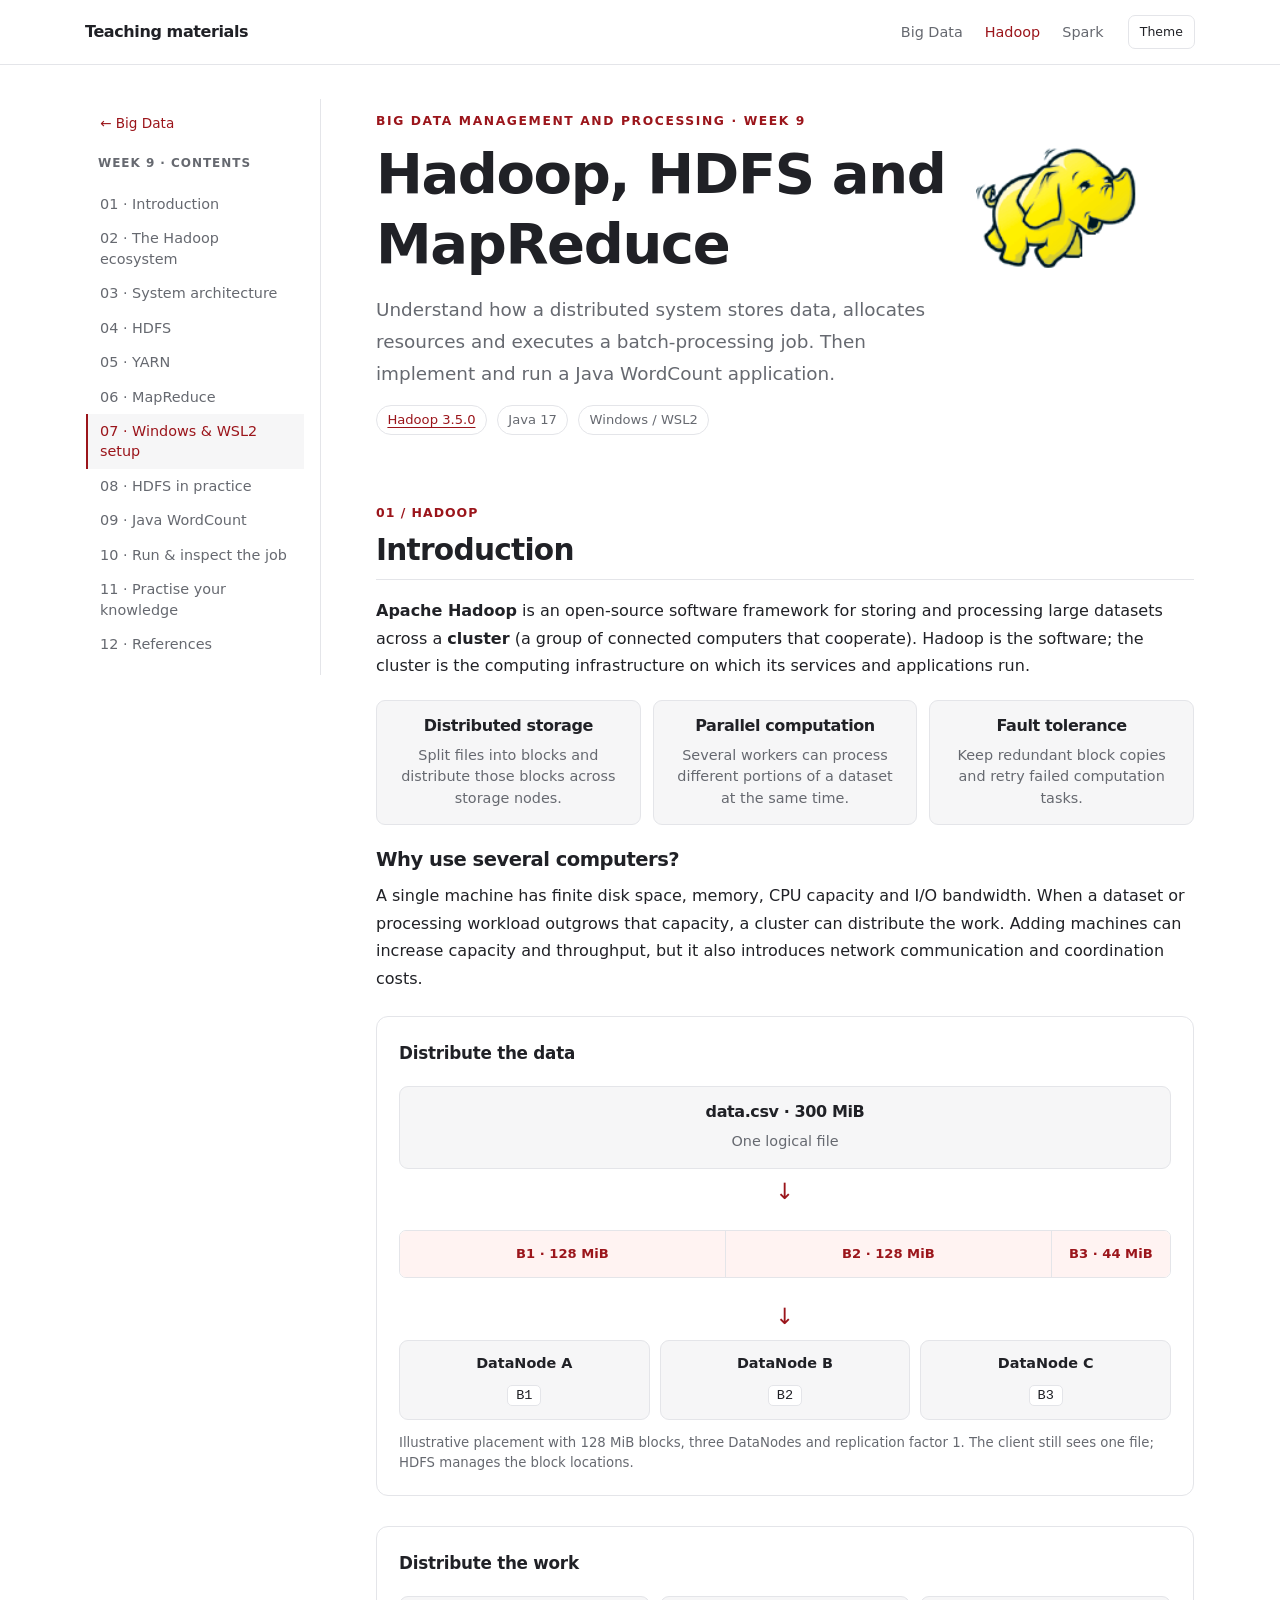
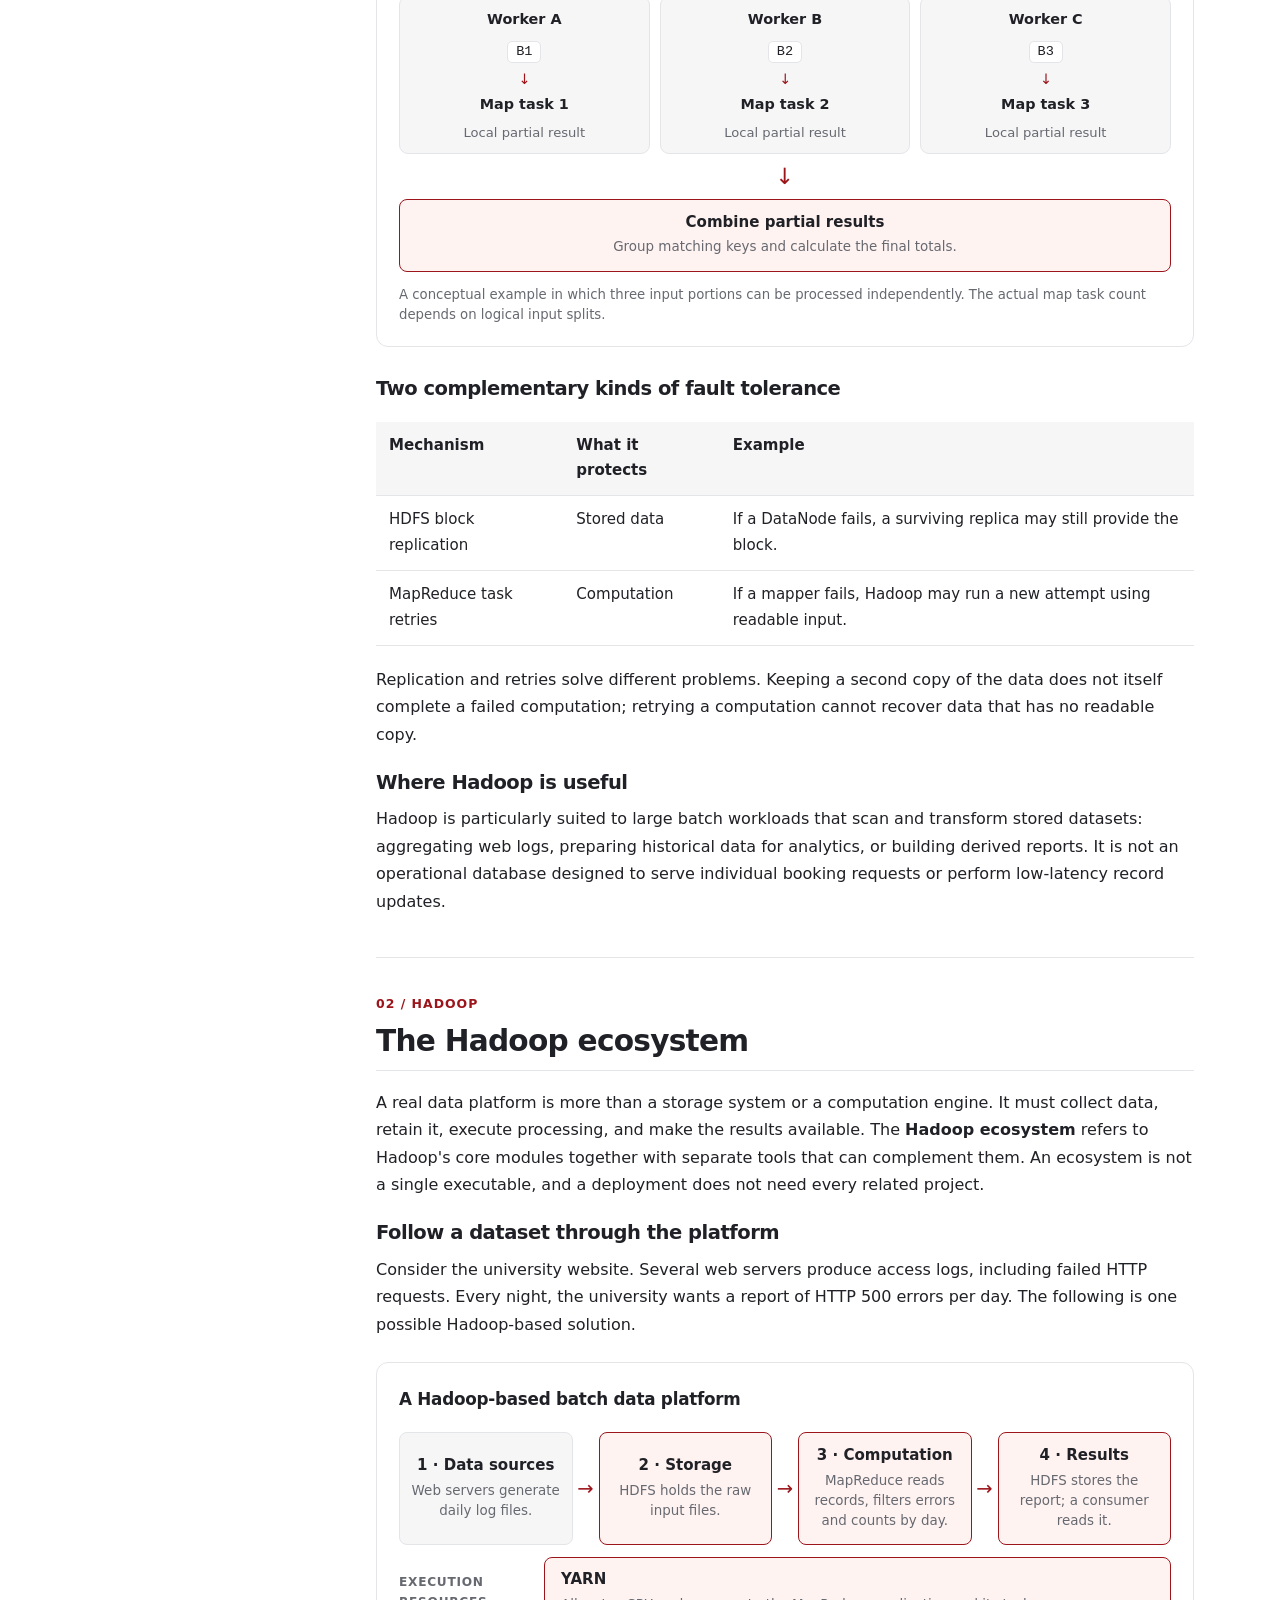
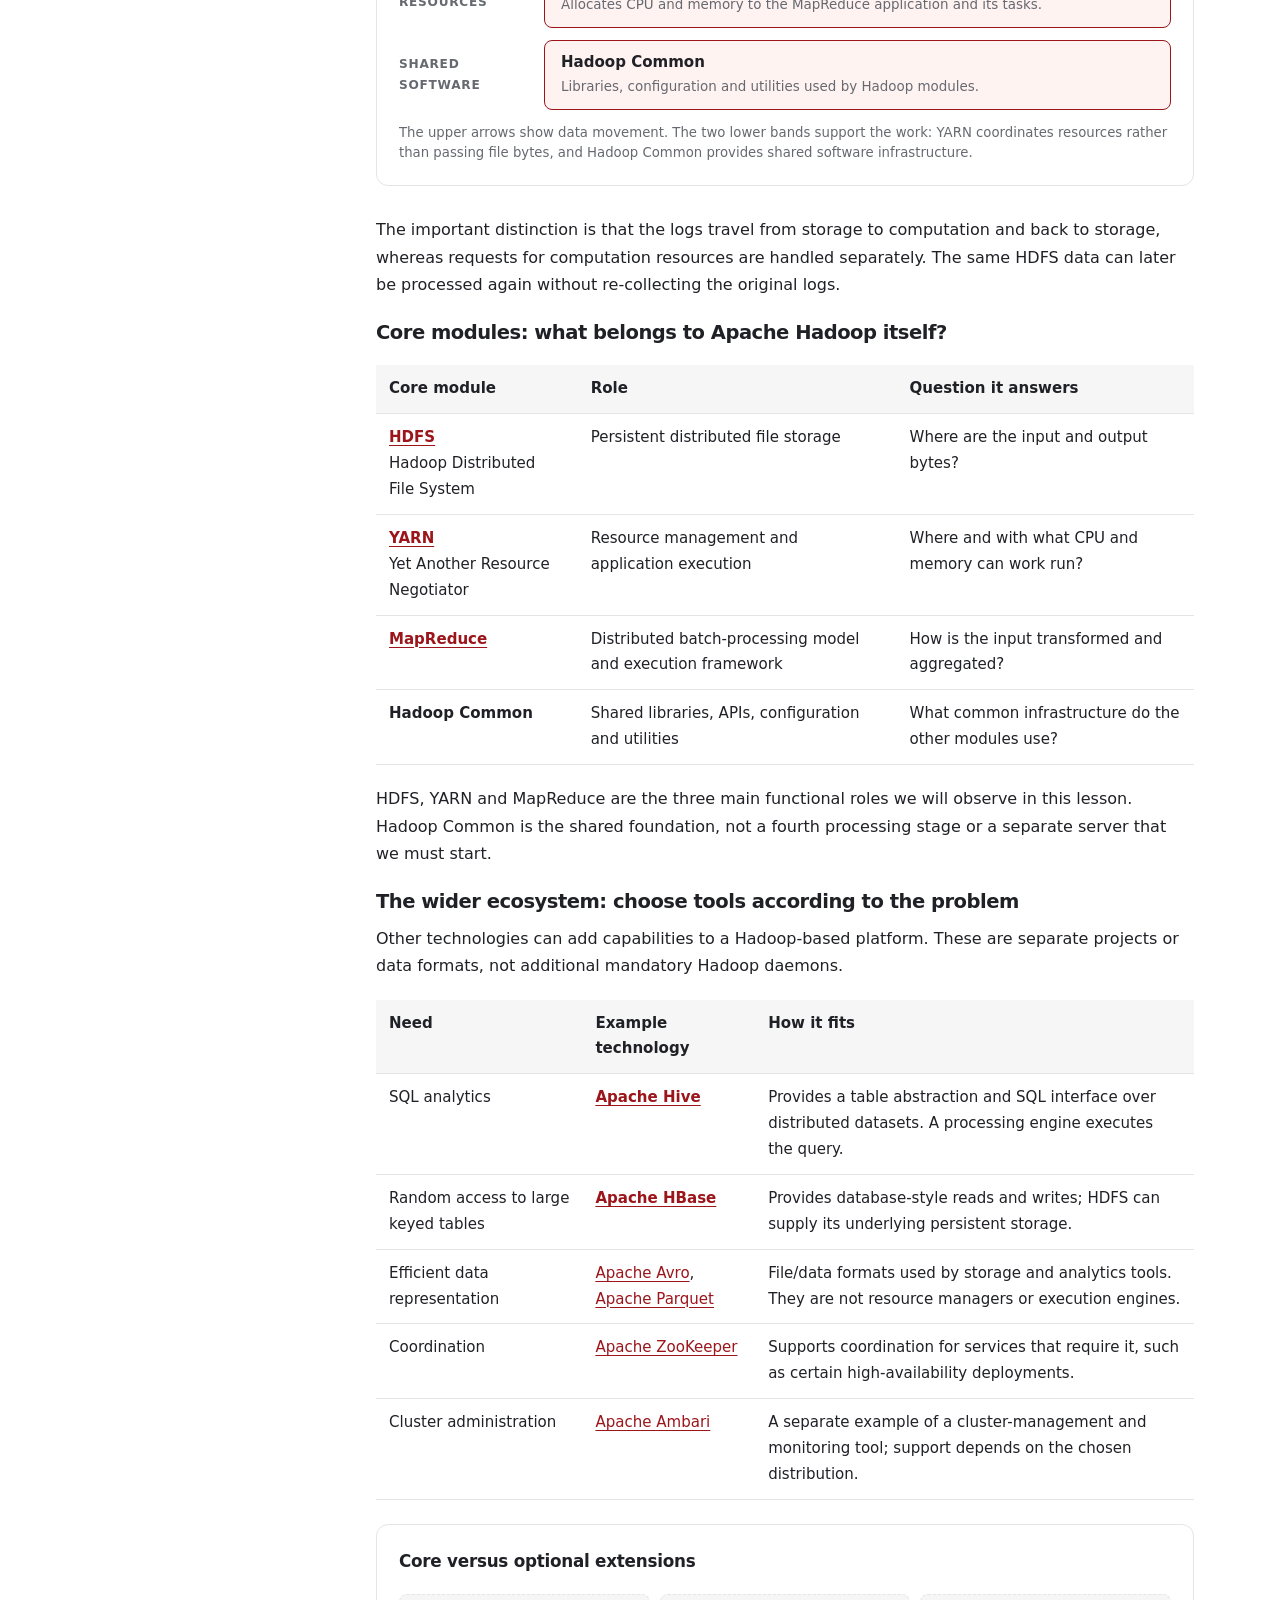
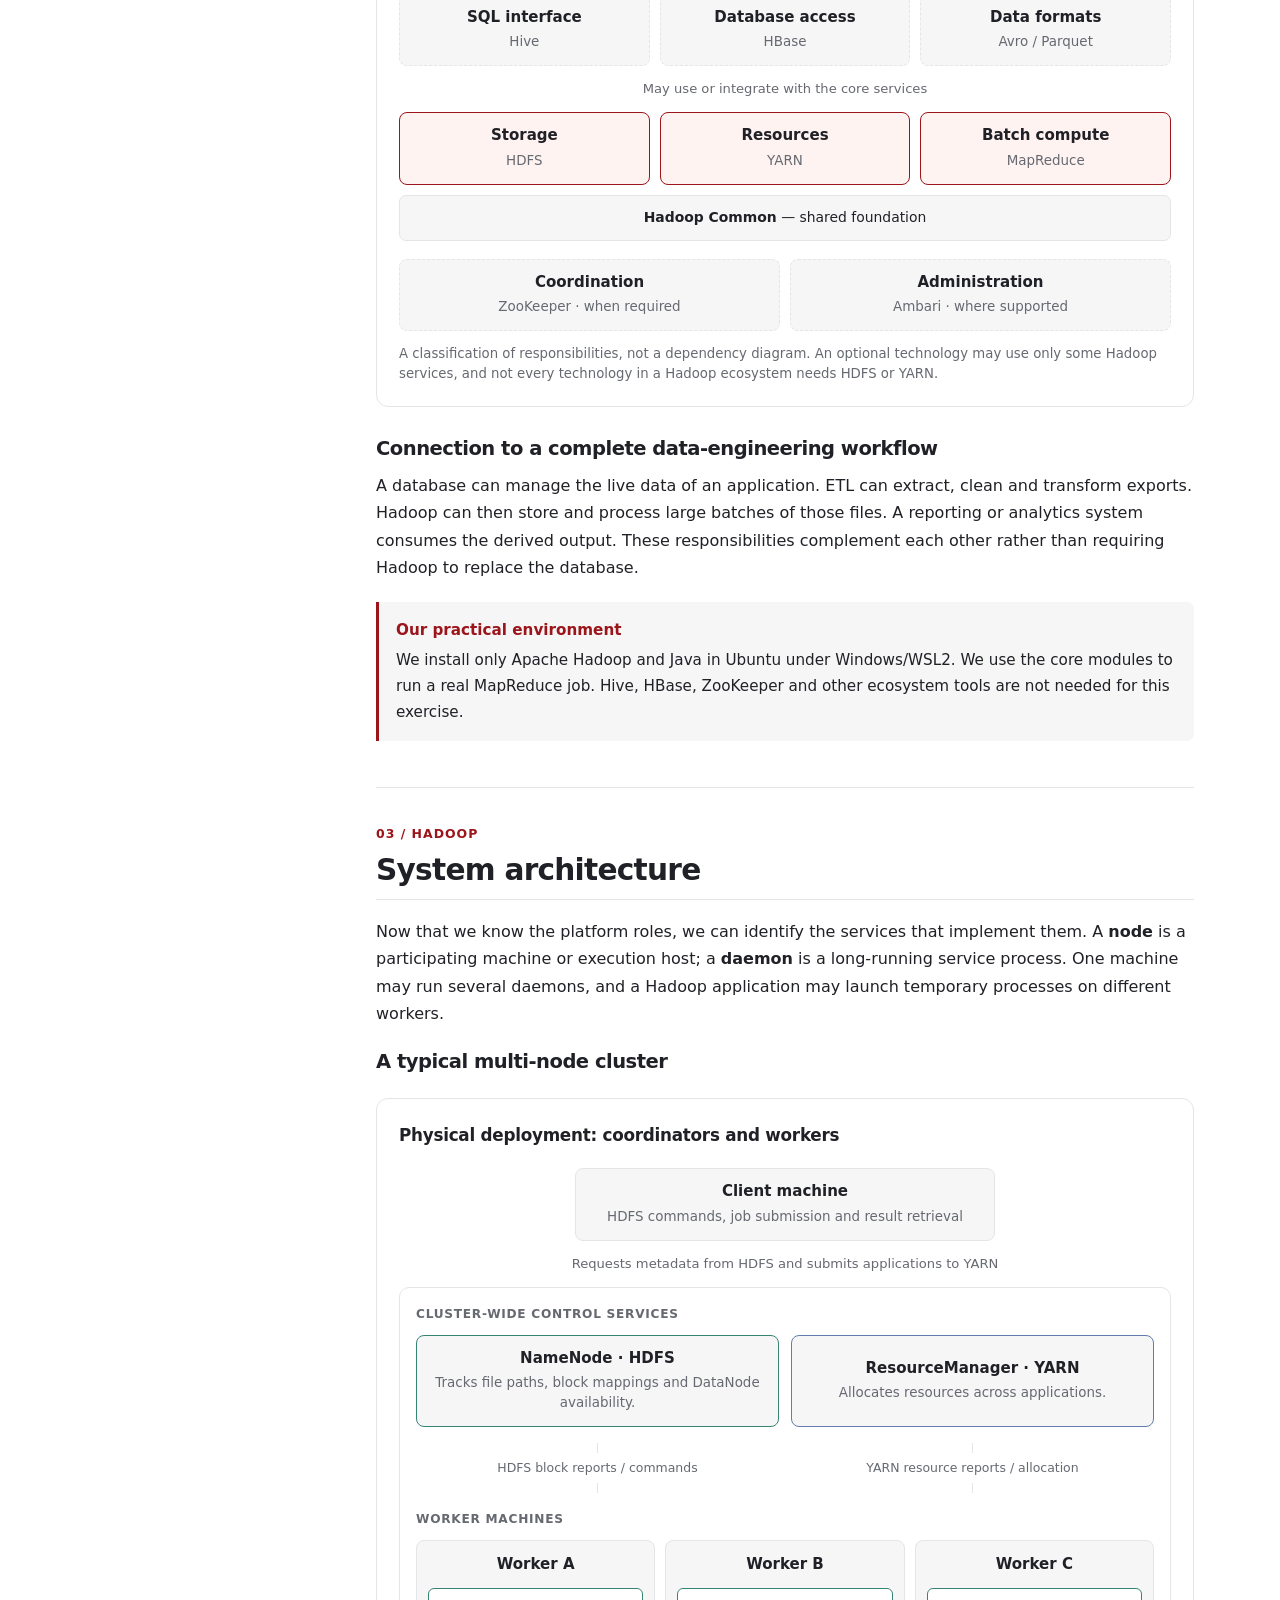
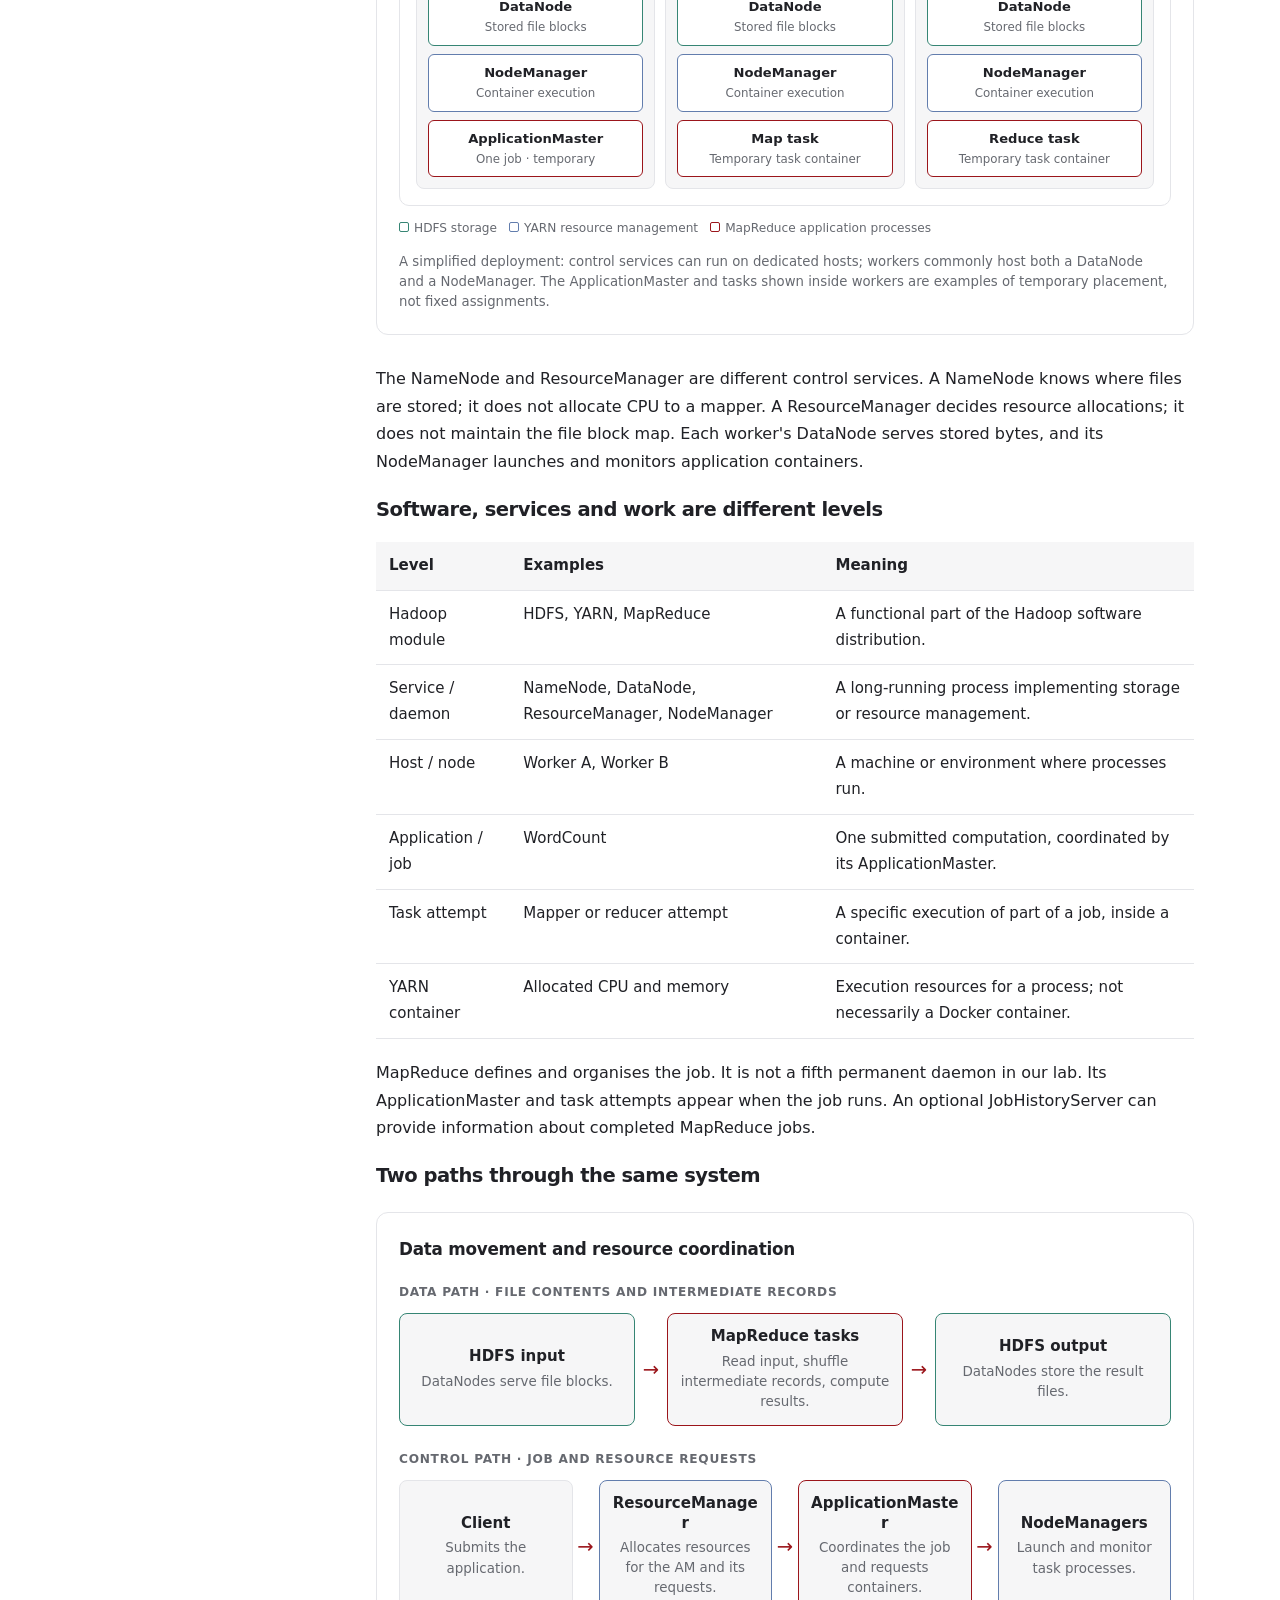
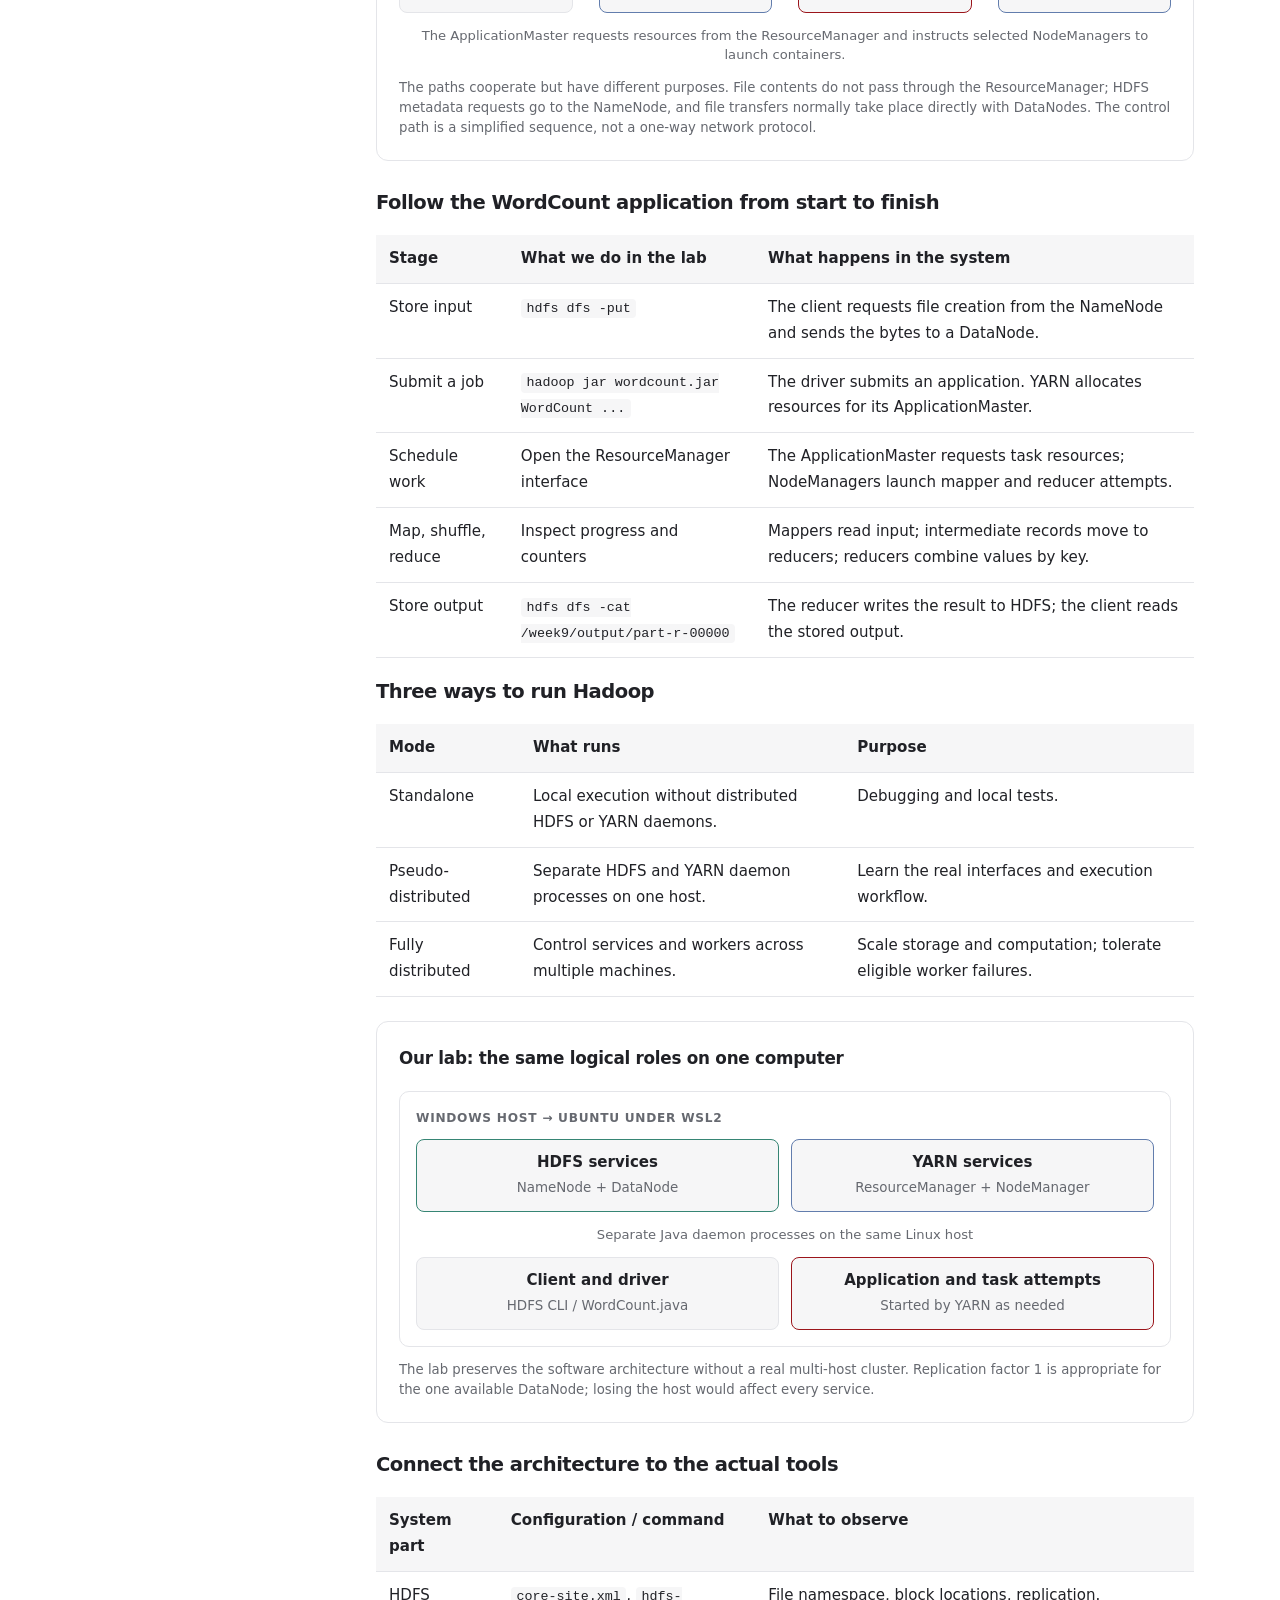
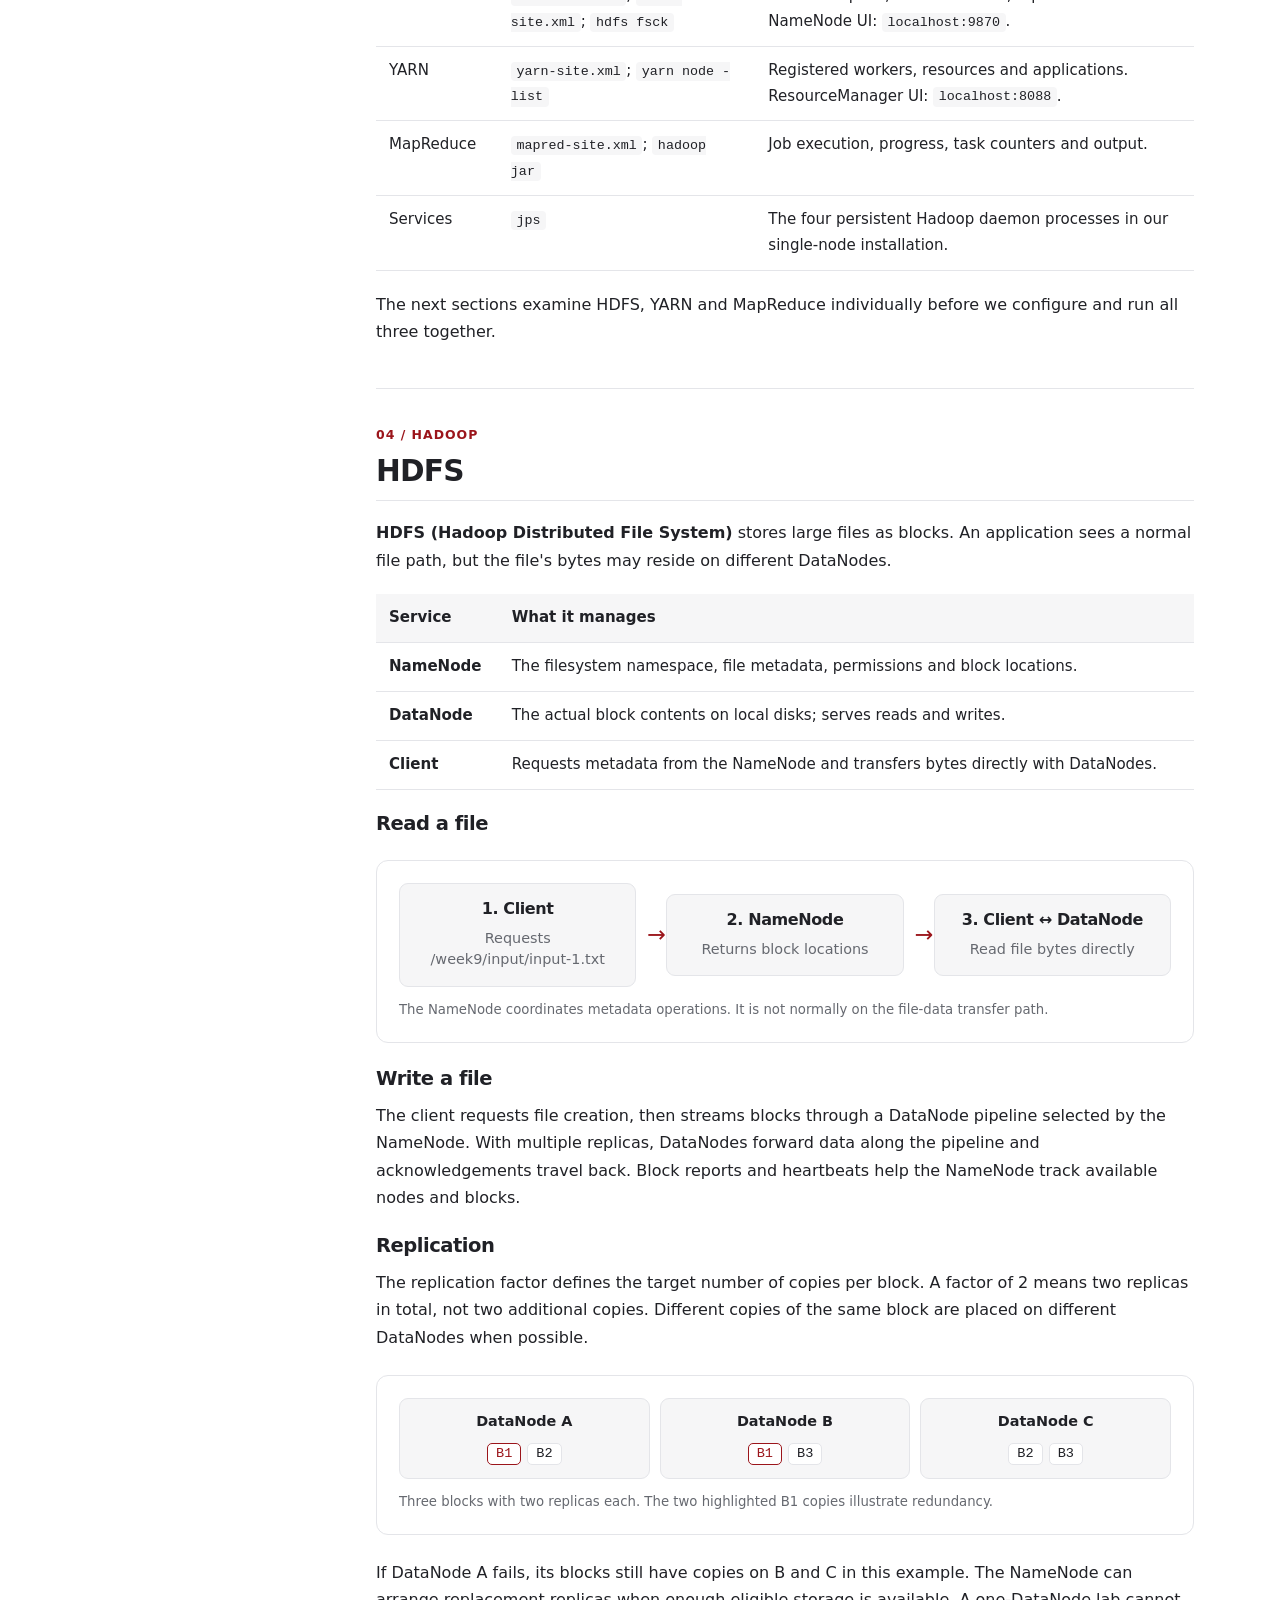
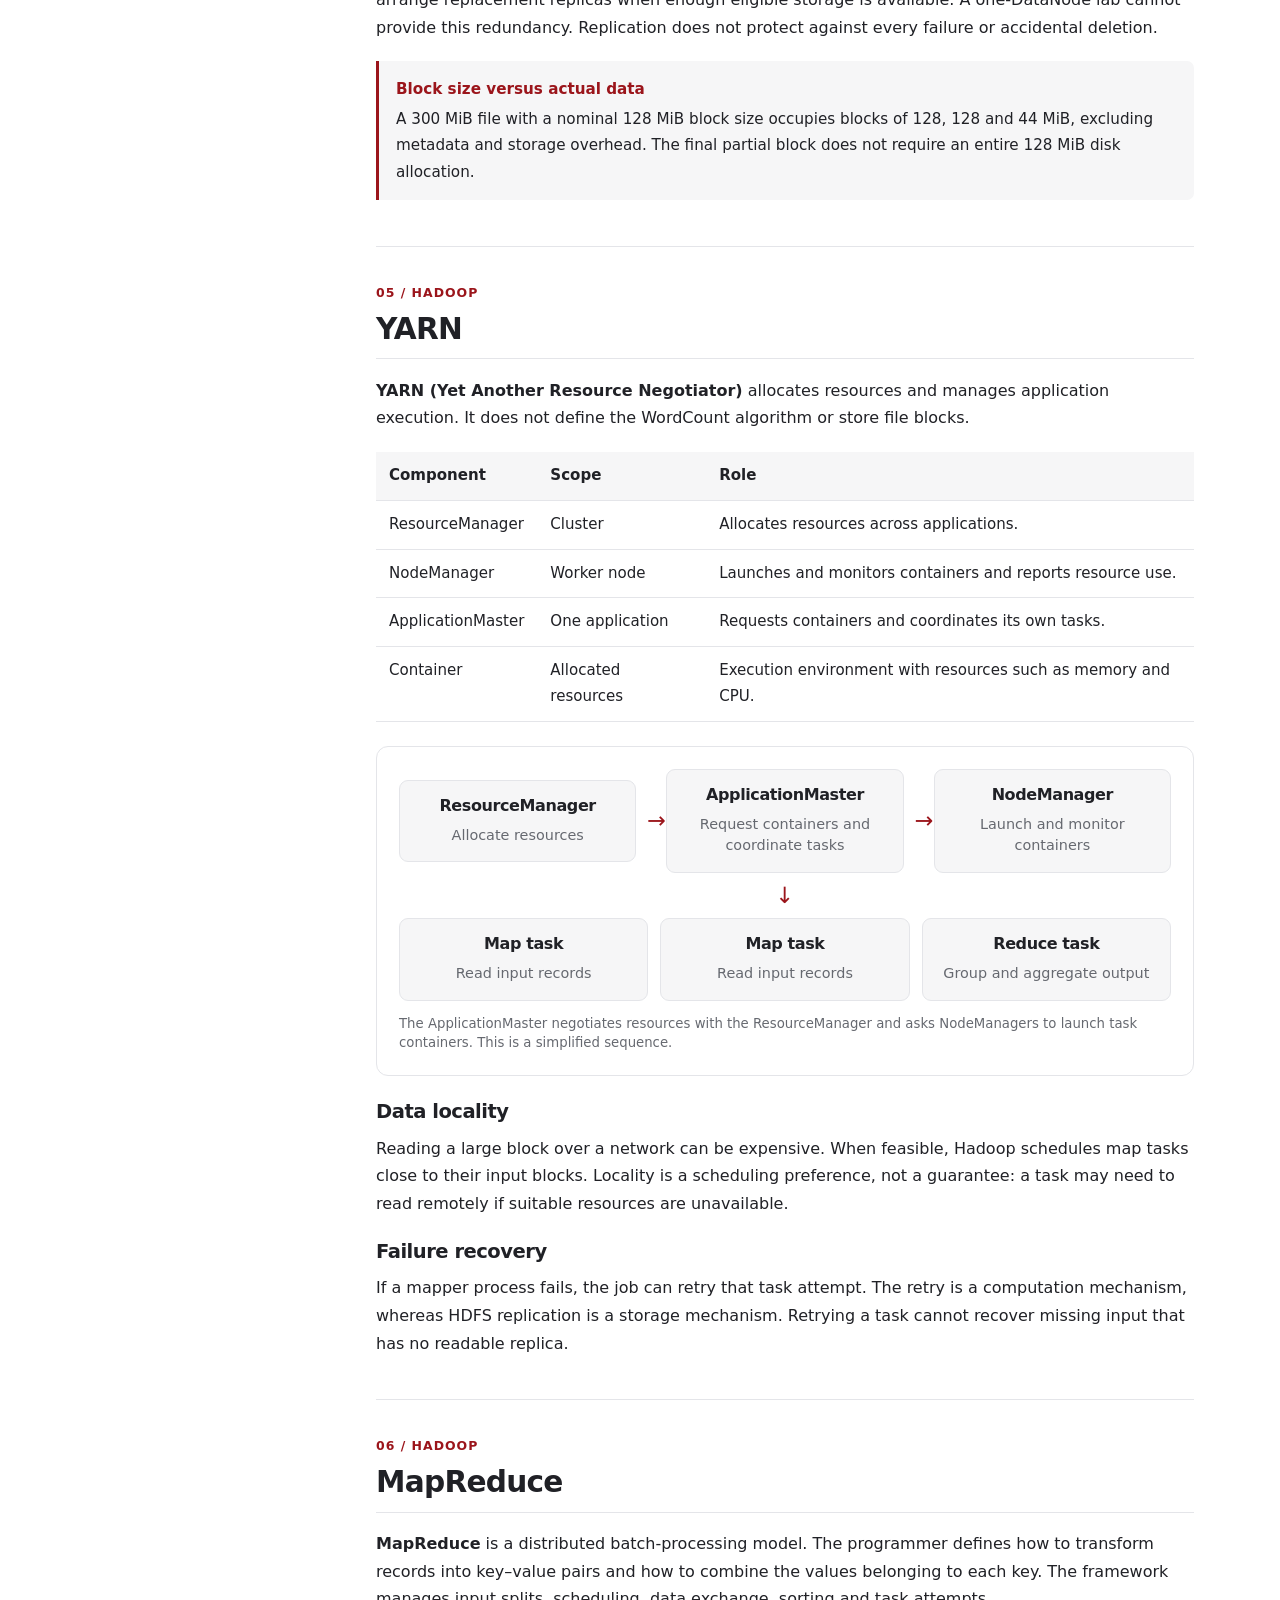
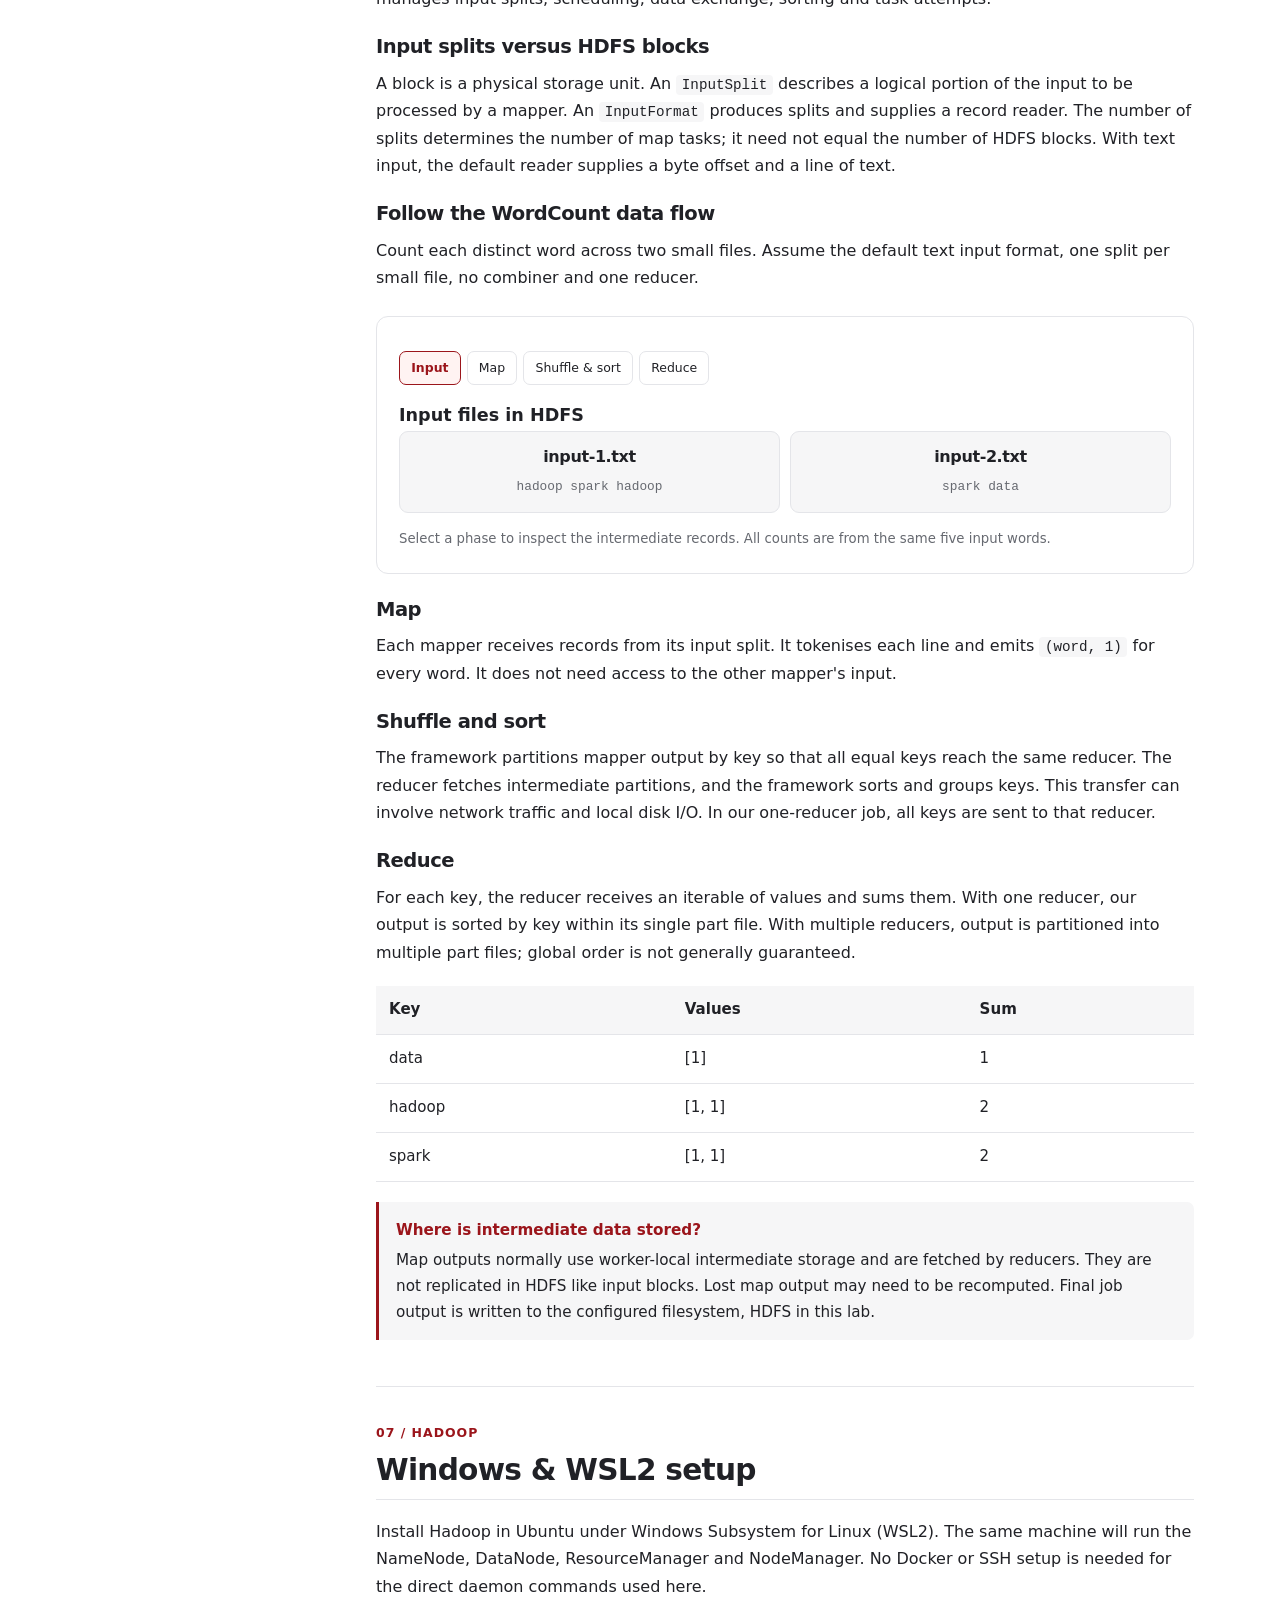
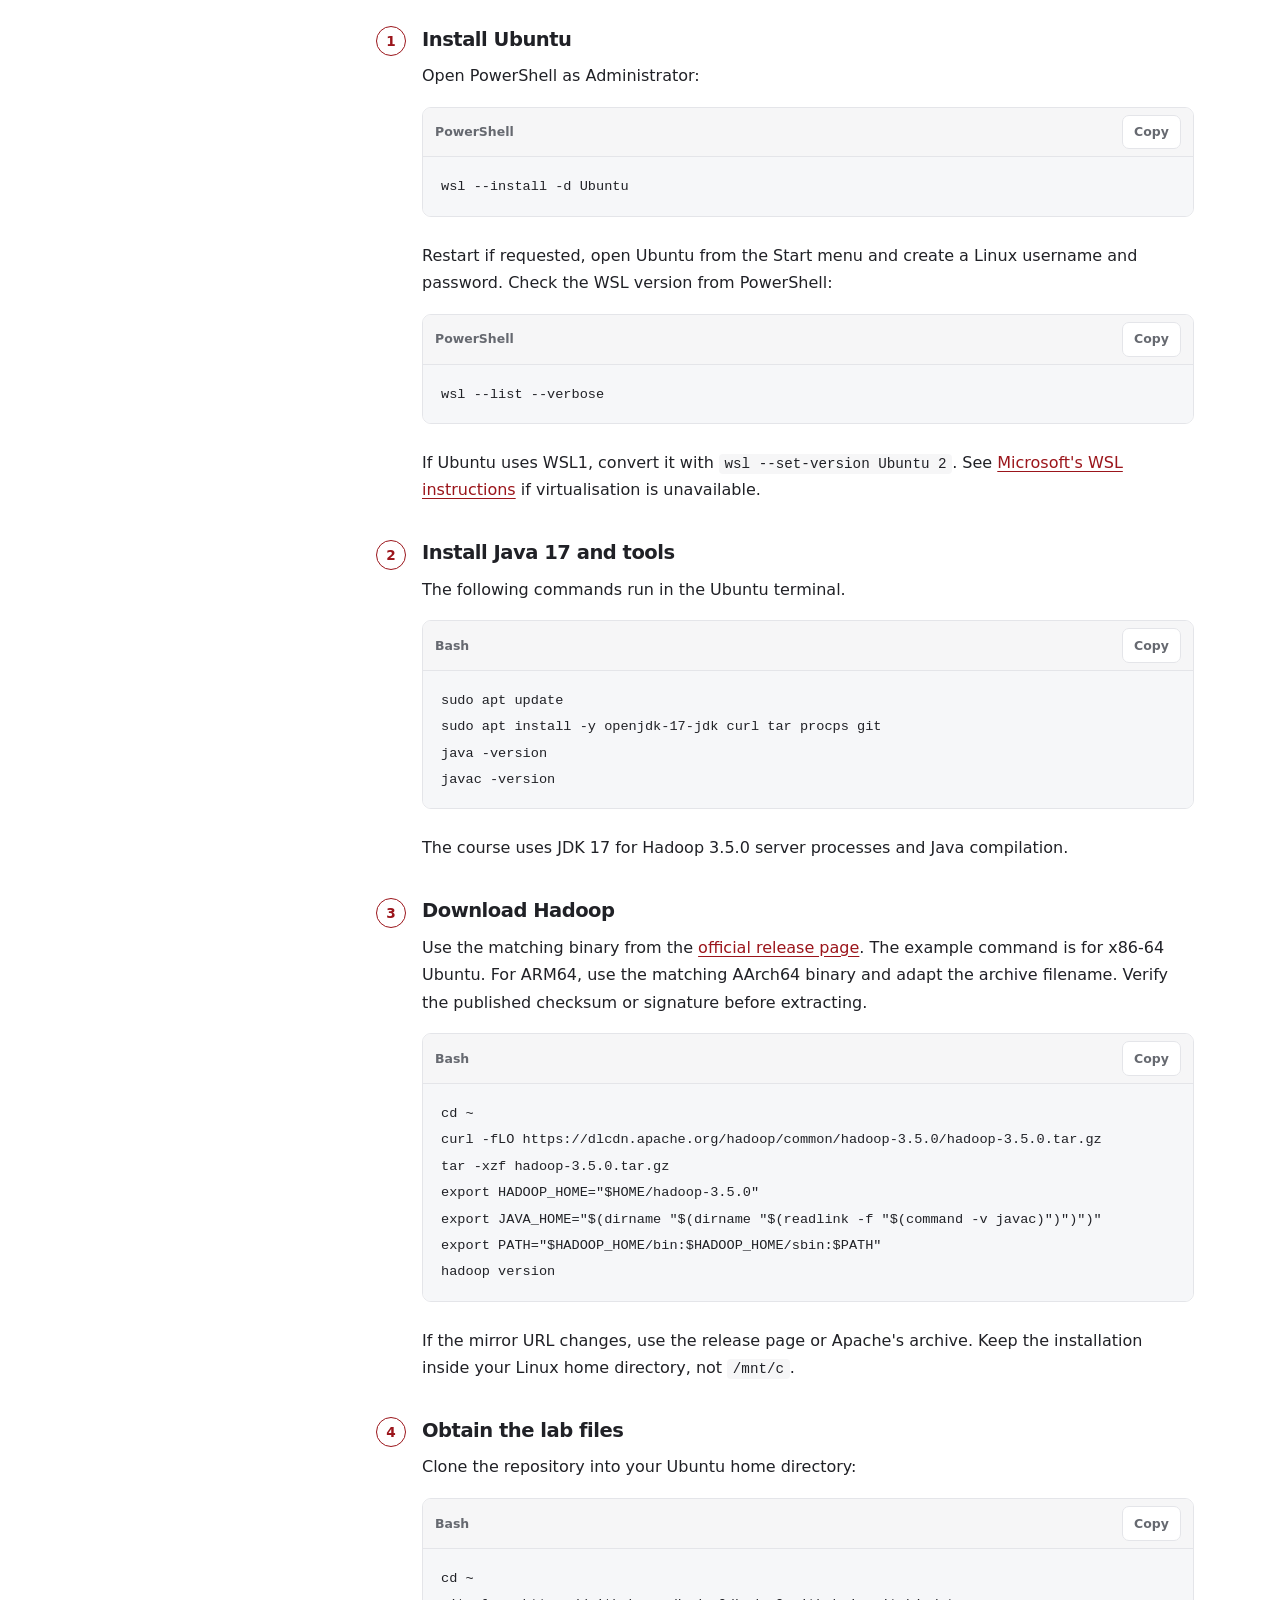
==== commit 41501b01: "Teach Hadoop as an ecosystem and end-to-end distributed system" ====
--- a/bigdata/hadoop/index.html
+++ b/bigdata/hadoop/index.html
@@ -1,28 +1,58 @@
 <!doctype html>
-<html lang="en"><head><meta charset="utf-8"><meta name="viewport" content="width=device-width,initial-scale=1"><meta name="color-scheme" content="light dark"><meta name="description" content="Big Data Management and Processing – university teaching materials"><title>Hadoop, HDFS and MapReduce | Teaching materials</title><link rel="stylesheet" href="/assets/site.css"><script src="/assets/site.js" defer></script></head><body><header class="top"><div class="top-inner"><a href="/" class="brand">Teaching materials</a><nav aria-label="Main navigation"><a href="/bigdata/" >Big Data</a><a href="/bigdata/hadoop/" aria-current="page">Hadoop</a><a href="/bigdata/spark/" >Spark</a></nav><button class="theme" id="theme" type="button" aria-label="Toggle colour theme">Theme</button></div></header><div class="layout"><aside class="sidebar" aria-label="Lesson navigation"><a class="back" href="/bigdata/">← Big Data</a><div class="label">Week 9 · Contents</div><a href="#intro">01 · Introduction</a><a href="#architecture">02 · System architecture</a><a href="#hdfs">03 · HDFS</a><a href="#yarn">04 · YARN</a><a href="#mapreduce">05 · MapReduce</a><a href="#setup">06 · Windows & WSL2 setup</a><a href="#hdfs-lab">07 · HDFS in practice</a><a href="#java">08 · Java WordCount</a><a href="#run">09 · Run & inspect the job</a><a href="#practice">10 · Practise your knowledge</a><a href="#references">11 · References</a></aside><main class="lesson"><div class="hero"><div><div class="eyebrow">Big Data Management and Processing · Week 9</div><h1>Hadoop, HDFS and MapReduce</h1><p class="lead">Understand how a distributed system stores data, allocates resources and executes a batch-processing job. Then implement and run a Java WordCount application.</p><div class="meta"><span><a href="https://hadoop.apache.org/releases">Hadoop 3.5.0</a></span><span>Java 17</span><span>Windows / WSL2</span></div></div><img src="/assets/hadoop-elephant.gif" alt="Apache Hadoop elephant mascot" width="171" height="100"></div><section class="section" id="intro"><div class="section-index">01 / HADOOP</div><h2>Introduction</h2><p><strong>Apache Hadoop</strong> is an open-source framework for storing and processing large datasets across a cluster (a group of connected computers working together).</p>
-<div class="cards"><div class="mini"><h3>Distributed storage</h3><p>Split a file into blocks and distribute them across storage nodes.</p></div><div class="mini"><h3>Parallel computation</h3><p>Different workers process independent parts of the same job.</p></div><div class="mini"><h3>Fault tolerance</h3><p>Replicate data blocks and retry failed task attempts.</p></div></div>
-<h3>Why use several computers?</h3><p>A single machine has finite disk capacity, memory and CPU. A cluster can increase total capacity by adding workers. Distributing work introduces coordination and network traffic, so this approach is useful when the task benefits from parallelism or needs more resources.</p>
-<figure class="diagram"><div class="node"><h3>data.csv · 300 MiB</h3><p>One logical file</p></div><span class="arrow">↓</span><div class="blockbar"><div style="flex:128">B1 · 128 MiB</div><div style="flex:128">B2 · 128 MiB</div><div style="flex:44">B3 · 44 MiB</div></div><span class="arrow">↓</span><div class="cluster-nodes"><div class="worker"><b>DataNode A</b><span class="chip">B1</span></div><div class="worker"><b>DataNode B</b><span class="chip">B2</span></div><div class="worker"><b>DataNode C</b><span class="chip">B3</span></div></div><figcaption>Illustrative placement with 128 MiB blocks, three DataNodes and replication factor 1. The last block stores only the remaining bytes. Actual placement is chosen by HDFS.</figcaption></figure>
-<h3>A real-world use case</h3><p>A university operates several web servers, each producing access logs. A nightly batch job can count HTTP 500 errors per day and write a report. HDFS stores the collected logs, YARN provides execution resources, and MapReduce processes records and aggregates the results.</p>
-<figure class="diagram"><div class="flow"><div class="mini"><h3>Web logs</h3><p>Collect input files</p></div><span class="arrow">→</span><div class="mini"><h3>Hadoop job</h3><p>Read, count and aggregate</p></div><span class="arrow">→</span><div class="mini"><h3>Daily report</h3><p>Errors per day</p></div></div><figcaption>Batch processing fits because the report does not have to be updated for every individual request.</figcaption></figure></section><section class="section" id="architecture"><div class="section-index">02 / HADOOP</div><h2>System architecture</h2><p>The core modules have different responsibilities. Hadoop Common supplies the shared infrastructure; the other three modules provide storage, resource management and computation.</p>
-<div class="table-wrap"><table><thead><tr><th>Module</th><th>Responsibility</th><th>Question</th></tr></thead><tbody><tr><td><strong>HDFS</strong></td><td>Distributed file storage</td><td>Where are the bytes?</td></tr><tr><td><strong>YARN</strong></td><td>Cluster resource management</td><td>Where and with what resources can a task run?</td></tr><tr><td><strong>MapReduce</strong></td><td>Batch computation</td><td>How are records processed and grouped?</td></tr><tr><td><strong>Hadoop Common</strong></td><td>Shared libraries, utilities and configuration</td><td>What supports all modules?</td></tr></tbody></table></div>
-<figure class="diagram"><div class="stack"><div class="layer"><b>Client</b> · upload files and submit a job</div><span class="arrow">↓</span><div class="cards" style="margin:0"><div class="mini"><h3>HDFS</h3><p>NameNode · DataNodes</p></div><div class="mini"><h3>YARN</h3><p>ResourceManager · NodeManagers</p></div></div><span class="arrow">↓</span><div class="layer"><b>MapReduce tasks</b> · read HDFS, compute, write results</div><div class="layer"><b>Hadoop Common</b> · shared foundations</div></div><figcaption>Conceptual responsibilities, not a physical wiring diagram: tasks read HDFS data and are launched using YARN resources.</figcaption></figure>
-<h3>Control and worker services</h3>
-<figure class="diagram"><div class="cards" style="margin:0"><div class="mini"><h3>NameNode</h3><p>HDFS namespace and block metadata</p></div><div class="mini"><h3>ResourceManager</h3><p>Cluster-wide resource allocation</p></div></div><span class="arrow">↓</span><div class="cluster-nodes"><div class="worker"><b>Worker A</b><div class="chip">DataNode</div><div class="chip">NodeManager</div><p>Task containers</p></div><div class="worker"><b>Worker B</b><div class="chip">DataNode</div><div class="chip">NodeManager</div><p>Task containers</p></div><div class="worker"><b>Worker C</b><div class="chip">DataNode</div><div class="chip">NodeManager</div><p>Task containers</p></div></div><figcaption>A simplified multi-node deployment. Control services coordinate the workers; production deployments may use separate machines and high-availability configurations.</figcaption></figure>
-<p>The client stores data in HDFS and submits a job to YARN. The job's ApplicationMaster requests containers. Map and reduce tasks run inside containers on worker nodes, read input data, exchange intermediate records and write final output.</p>
-<h3>Three ways to run Hadoop</h3><div class="table-wrap"><table><thead><tr><th>Mode</th><th>What runs</th><th>Use</th></tr></thead><tbody><tr><td>Standalone</td><td>Local execution; no distributed HDFS or YARN services required.</td><td>Debugging and local tests</td></tr><tr><td>Pseudo-distributed</td><td>Separate Hadoop daemons on one machine.</td><td>Learn the real interfaces and workflow</td></tr><tr><td>Fully distributed</td><td>Services and workers across multiple machines.</td><td>Scale and tolerate eligible worker failures</td></tr></tbody></table></div>
-<aside class="note note"><strong>Our lab</strong><div>Windows runs Ubuntu under WSL2. HDFS and YARN run as separate Java processes in Ubuntu. We use one DataNode with replication factor 1; this does not demonstrate resilience against the loss of the physical host.</div></aside></section><section class="section" id="hdfs"><div class="section-index">03 / HADOOP</div><h2>HDFS</h2><p><strong>HDFS (Hadoop Distributed File System)</strong> stores large files as blocks. An application sees a normal file path, but the file's bytes may reside on different DataNodes.</p>
+<html lang="en"><head><meta charset="utf-8"><meta name="viewport" content="width=device-width,initial-scale=1"><meta name="color-scheme" content="light dark"><meta name="description" content="Big Data Management and Processing – university teaching materials"><title>Hadoop, HDFS and MapReduce | Teaching materials</title><link rel="stylesheet" href="/assets/site.css"><script src="/assets/site.js" defer></script></head><body><header class="top"><div class="top-inner"><a href="/" class="brand">Teaching materials</a><nav aria-label="Main navigation"><a href="/bigdata/" >Big Data</a><a href="/bigdata/hadoop/" aria-current="page">Hadoop</a><a href="/bigdata/spark/" >Spark</a></nav><button class="theme" id="theme" type="button" aria-label="Toggle colour theme">Theme</button></div></header><div class="layout"><aside class="sidebar" aria-label="Lesson navigation"><a class="back" href="/bigdata/">← Big Data</a><div class="label">Week 9 · Contents</div><a href="#intro">01 · Introduction</a><a href="#ecosystem">02 · The Hadoop ecosystem</a><a href="#architecture">03 · System architecture</a><a href="#hdfs">04 · HDFS</a><a href="#yarn">05 · YARN</a><a href="#mapreduce">06 · MapReduce</a><a href="#setup">07 · Windows &amp; WSL2 setup</a><a href="#hdfs-lab">08 · HDFS in practice</a><a href="#java">09 · Java WordCount</a><a href="#run">10 · Run &amp; inspect the job</a><a href="#practice">11 · Practise your knowledge</a><a href="#references">12 · References</a></aside><main class="lesson"><div class="hero"><div><div class="eyebrow">Big Data Management and Processing · Week 9</div><h1>Hadoop, HDFS and MapReduce</h1><p class="lead">Understand how a distributed system stores data, allocates resources and executes a batch-processing job. Then implement and run a Java WordCount application.</p><div class="meta"><span><a href="https://hadoop.apache.org/releases">Hadoop 3.5.0</a></span><span>Java 17</span><span>Windows / WSL2</span></div></div><img src="/assets/hadoop-elephant.gif" alt="Apache Hadoop elephant mascot" width="171" height="100"></div><section class="section" id="intro"><div class="section-index">01 / HADOOP</div><h2>Introduction</h2>
+<p><strong>Apache Hadoop</strong> is an open-source software framework for storing and processing large datasets across a <strong>cluster</strong> (a group of connected computers that cooperate). Hadoop is the software; the cluster is the computing infrastructure on which its services and applications run.</p>
+<div class="cards"><div class="mini"><h3>Distributed storage</h3><p>Split files into blocks and distribute those blocks across storage nodes.</p></div><div class="mini"><h3>Parallel computation</h3><p>Several workers can process different portions of a dataset at the same time.</p></div><div class="mini"><h3>Fault tolerance</h3><p>Keep redundant block copies and retry failed computation tasks.</p></div></div>
+<h3>Why use several computers?</h3>
+<p>A single machine has finite disk space, memory, CPU capacity and I/O bandwidth. When a dataset or processing workload outgrows that capacity, a cluster can distribute the work. Adding machines can increase capacity and throughput, but it also introduces network communication and coordination costs.</p>
+<figure class="diagram system-figure"><div class="diagram-heading">Distribute the data</div><div class="node"><h3>data.csv · 300 MiB</h3><p>One logical file</p></div><span class="arrow" aria-hidden="true">↓</span><div class="blockbar"><div style="flex:128">B1 · 128 MiB</div><div style="flex:128">B2 · 128 MiB</div><div style="flex:44">B3 · 44 MiB</div></div><span class="arrow" aria-hidden="true">↓</span><div class="cluster-nodes"><div class="worker"><b>DataNode A</b><span class="chip">B1</span></div><div class="worker"><b>DataNode B</b><span class="chip">B2</span></div><div class="worker"><b>DataNode C</b><span class="chip">B3</span></div></div><figcaption>Illustrative placement with 128 MiB blocks, three DataNodes and replication factor 1. The client still sees one file; HDFS manages the block locations.</figcaption></figure>
+<figure class="diagram system-figure"><div class="diagram-heading">Distribute the work</div><div class="cluster-nodes"><div class="worker"><b>Worker A</b><span class="chip">B1</span><div class="mini-arrow" aria-hidden="true">↓</div><strong>Map task 1</strong><p>Local partial result</p></div><div class="worker"><b>Worker B</b><span class="chip">B2</span><div class="mini-arrow" aria-hidden="true">↓</div><strong>Map task 2</strong><p>Local partial result</p></div><div class="worker"><b>Worker C</b><span class="chip">B3</span><div class="mini-arrow" aria-hidden="true">↓</div><strong>Map task 3</strong><p>Local partial result</p></div></div><span class="arrow" aria-hidden="true">↓</span><div class="system-card system-core"><strong>Combine partial results</strong><p>Group matching keys and calculate the final totals.</p></div><figcaption>A conceptual example in which three input portions can be processed independently. The actual map task count depends on logical input splits.</figcaption></figure>
+<h3>Two complementary kinds of fault tolerance</h3>
+<div class="table-wrap"><table><thead><tr><th>Mechanism</th><th>What it protects</th><th>Example</th></tr></thead><tbody><tr><td>HDFS block replication</td><td>Stored data</td><td>If a DataNode fails, a surviving replica may still provide the block.</td></tr><tr><td>MapReduce task retries</td><td>Computation</td><td>If a mapper fails, Hadoop may run a new attempt using readable input.</td></tr></tbody></table></div>
+<p>Replication and retries solve different problems. Keeping a second copy of the data does not itself complete a failed computation; retrying a computation cannot recover data that has no readable copy.</p>
+<h3>Where Hadoop is useful</h3><p>Hadoop is particularly suited to large batch workloads that scan and transform stored datasets: aggregating web logs, preparing historical data for analytics, or building derived reports. It is not an operational database designed to serve individual booking requests or perform low-latency record updates.</p>
+</section><section class="section" id="ecosystem"><div class="section-index">02 / HADOOP</div><h2>The Hadoop ecosystem</h2>
+<p>A real data platform is more than a storage system or a computation engine. It must collect data, retain it, execute processing, and make the results available. The <strong>Hadoop ecosystem</strong> refers to Hadoop's core modules together with separate tools that can complement them. An ecosystem is not a single executable, and a deployment does not need every related project.</p>
+<h3>Follow a dataset through the platform</h3><p>Consider the university website. Several web servers produce access logs, including failed HTTP requests. Every night, the university wants a report of HTTP 500 errors per day. The following is one possible Hadoop-based solution.</p>
+<figure class="diagram system-figure"><div class="diagram-heading">A Hadoop-based batch data platform</div><div class="system-flow"><div class="system-card "><strong>1 · Data sources</strong><p>Web servers generate daily log files.</p></div><span class="system-arrow" aria-hidden="true">→</span><div class="system-card system-core"><strong>2 · Storage</strong><p>HDFS holds the raw input files.</p></div><span class="system-arrow" aria-hidden="true">→</span><div class="system-card system-core"><strong>3 · Computation</strong><p>MapReduce reads records, filters errors and counts by day.</p></div><span class="system-arrow" aria-hidden="true">→</span><div class="system-card system-core"><strong>4 · Results</strong><p>HDFS stores the report; a consumer reads it.</p></div></div><div class="system-support"><div class="system-lane-label">Execution resources</div><div class="system-card system-core"><strong>YARN</strong><p>Allocates CPU and memory to the MapReduce application and its tasks.</p></div></div><div class="system-support"><div class="system-lane-label">Shared software</div><div class="system-card system-core"><strong>Hadoop Common</strong><p>Libraries, configuration and utilities used by Hadoop modules.</p></div></div><figcaption>The upper arrows show data movement. The two lower bands support the work: YARN coordinates resources rather than passing file bytes, and Hadoop Common provides shared software infrastructure.</figcaption></figure>
+<p>The important distinction is that the logs travel from storage to computation and back to storage, whereas requests for computation resources are handled separately. The same HDFS data can later be processed again without re-collecting the original logs.</p>
+<h3>Core modules: what belongs to Apache Hadoop itself?</h3>
+<div class="table-wrap"><table><thead><tr><th>Core module</th><th>Role</th><th>Question it answers</th></tr></thead><tbody><tr><td><a href='#hdfs'><strong>HDFS</strong></a><br>Hadoop Distributed File System</td><td>Persistent distributed file storage</td><td>Where are the input and output bytes?</td></tr><tr><td><a href='#yarn'><strong>YARN</strong></a><br>Yet Another Resource Negotiator</td><td>Resource management and application execution</td><td>Where and with what CPU and memory can work run?</td></tr><tr><td><a href='#mapreduce'><strong>MapReduce</strong></a></td><td>Distributed batch-processing model and execution framework</td><td>How is the input transformed and aggregated?</td></tr><tr><td><strong>Hadoop Common</strong></td><td>Shared libraries, APIs, configuration and utilities</td><td>What common infrastructure do the other modules use?</td></tr></tbody></table></div>
+<p>HDFS, YARN and MapReduce are the three main functional roles we will observe in this lesson. Hadoop Common is the shared foundation, not a fourth processing stage or a separate server that we must start.</p>
+<h3>The wider ecosystem: choose tools according to the problem</h3><p>Other technologies can add capabilities to a Hadoop-based platform. These are separate projects or data formats, not additional mandatory Hadoop daemons.</p>
+<div class="table-wrap"><table><thead><tr><th>Need</th><th>Example technology</th><th>How it fits</th></tr></thead><tbody><tr><td>SQL analytics</td><td><a href='https://hive.apache.org/'><strong>Apache Hive</strong></a></td><td>Provides a table abstraction and SQL interface over distributed datasets. A processing engine executes the query.</td></tr><tr><td>Random access to large keyed tables</td><td><a href='https://hbase.apache.org/'><strong>Apache HBase</strong></a></td><td>Provides database-style reads and writes; HDFS can supply its underlying persistent storage.</td></tr><tr><td>Efficient data representation</td><td><a href='https://avro.apache.org/'>Apache Avro</a>, <a href='https://parquet.apache.org/'>Apache Parquet</a></td><td>File/data formats used by storage and analytics tools. They are not resource managers or execution engines.</td></tr><tr><td>Coordination</td><td><a href='https://zookeeper.apache.org/'>Apache ZooKeeper</a></td><td>Supports coordination for services that require it, such as certain high-availability deployments.</td></tr><tr><td>Cluster administration</td><td><a href='https://ambari.apache.org/'>Apache Ambari</a></td><td>A separate example of a cluster-management and monitoring tool; support depends on the chosen distribution.</td></tr></tbody></table></div>
+<figure class="diagram system-figure"><div class="diagram-heading">Core versus optional extensions</div><div class="system-optional-grid"><div class="system-card system-optional"><strong>SQL interface</strong><p>Hive</p></div><div class="system-card system-optional"><strong>Database access</strong><p>HBase</p></div><div class="system-card system-optional"><strong>Data formats</strong><p>Avro / Parquet</p></div></div><div class="system-caption-line">May use or integrate with the core services</div><div class="system-optional-grid"><div class="system-card system-core"><strong>Storage</strong><p>HDFS</p></div><div class="system-card system-core"><strong>Resources</strong><p>YARN</p></div><div class="system-card system-core"><strong>Batch compute</strong><p>MapReduce</p></div></div><div class="system-foundation"><b>Hadoop Common</b> — shared foundation</div><div class="system-optional-grid"><div class="system-card system-optional"><strong>Coordination</strong><p>ZooKeeper · when required</p></div><div class="system-card system-optional"><strong>Administration</strong><p>Ambari · where supported</p></div></div><figcaption>A classification of responsibilities, not a dependency diagram. An optional technology may use only some Hadoop services, and not every technology in a Hadoop ecosystem needs HDFS or YARN.</figcaption></figure>
+<h3>Connection to a complete data-engineering workflow</h3><p>A database can manage the live data of an application. ETL can extract, clean and transform exports. Hadoop can then store and process large batches of those files. A reporting or analytics system consumes the derived output. These responsibilities complement each other rather than requiring Hadoop to replace the database.</p>
+<aside class="note"><strong>Our practical environment</strong><div>We install only Apache Hadoop and Java in Ubuntu under Windows/WSL2. We use the core modules to run a real MapReduce job. Hive, HBase, ZooKeeper and other ecosystem tools are not needed for this exercise.</div></aside>
+</section><section class="section" id="architecture"><div class="section-index">03 / HADOOP</div><h2>System architecture</h2>
+<p>Now that we know the platform roles, we can identify the services that implement them. A <strong>node</strong> is a participating machine or execution host; a <strong>daemon</strong> is a long-running service process. One machine may run several daemons, and a Hadoop application may launch temporary processes on different workers.</p>
+<h3>A typical multi-node cluster</h3>
+<figure class="diagram system-figure"><div class="diagram-heading">Physical deployment: coordinators and workers</div><div class="system-client"><div class="system-card "><strong>Client machine</strong><p>HDFS commands, job submission and result retrieval</p></div></div><div class="system-caption-line">Requests metadata from HDFS and submits applications to YARN</div><div class="system-cluster"><div class="system-lane-label">Cluster-wide control services</div><div class="system-two"><div class="system-card system-storage"><strong>NameNode · HDFS</strong><p>Tracks file paths, block mappings and DataNode availability.</p></div><div class="system-card system-resource"><strong>ResourceManager · YARN</strong><p>Allocates resources across applications.</p></div></div><div class="system-control-connector"><div>HDFS block reports / commands</div><div>YARN resource reports / allocation</div></div><div class="system-lane-label">Worker machines</div><div class="system-workers"><div class="system-worker"><strong>Worker A</strong><div class="worker-service storage"><b>DataNode</b><small>Stored file blocks</small></div><div class="worker-service resource"><b>NodeManager</b><small>Container execution</small></div><div class="worker-service compute"><b>ApplicationMaster</b><small>One job · temporary</small></div></div><div class="system-worker"><strong>Worker B</strong><div class="worker-service storage"><b>DataNode</b><small>Stored file blocks</small></div><div class="worker-service resource"><b>NodeManager</b><small>Container execution</small></div><div class="worker-service compute"><b>Map task</b><small>Temporary task container</small></div></div><div class="system-worker"><strong>Worker C</strong><div class="worker-service storage"><b>DataNode</b><small>Stored file blocks</small></div><div class="worker-service resource"><b>NodeManager</b><small>Container execution</small></div><div class="worker-service compute"><b>Reduce task</b><small>Temporary task container</small></div></div></div></div><div class="system-key"><span class="key-storage">HDFS storage</span><span class="key-resource">YARN resource management</span><span class="key-compute">MapReduce application processes</span></div><figcaption>A simplified deployment: control services can run on dedicated hosts; workers commonly host both a DataNode and a NodeManager. The ApplicationMaster and tasks shown inside workers are examples of temporary placement, not fixed assignments.</figcaption></figure>
+<p>The NameNode and ResourceManager are different control services. A NameNode knows where files are stored; it does not allocate CPU to a mapper. A ResourceManager decides resource allocations; it does not maintain the file block map. Each worker's DataNode serves stored bytes, and its NodeManager launches and monitors application containers.</p>
+<h3>Software, services and work are different levels</h3>
+<div class="table-wrap"><table><thead><tr><th>Level</th><th>Examples</th><th>Meaning</th></tr></thead><tbody><tr><td>Hadoop module</td><td>HDFS, YARN, MapReduce</td><td>A functional part of the Hadoop software distribution.</td></tr><tr><td>Service / daemon</td><td>NameNode, DataNode, ResourceManager, NodeManager</td><td>A long-running process implementing storage or resource management.</td></tr><tr><td>Host / node</td><td>Worker A, Worker B</td><td>A machine or environment where processes run.</td></tr><tr><td>Application / job</td><td>WordCount</td><td>One submitted computation, coordinated by its ApplicationMaster.</td></tr><tr><td>Task attempt</td><td>Mapper or reducer attempt</td><td>A specific execution of part of a job, inside a container.</td></tr><tr><td>YARN container</td><td>Allocated CPU and memory</td><td>Execution resources for a process; not necessarily a Docker container.</td></tr></tbody></table></div>
+<p>MapReduce defines and organises the job. It is not a fifth permanent daemon in our lab. Its ApplicationMaster and task attempts appear when the job runs. An optional JobHistoryServer can provide information about completed MapReduce jobs.</p>
+<h3>Two paths through the same system</h3>
+<figure class="diagram system-figure"><div class="diagram-heading">Data movement and resource coordination</div><div class="system-lane-label">Data path · file contents and intermediate records</div><div class="system-flow three"><div class="system-card system-storage"><strong>HDFS input</strong><p>DataNodes serve file blocks.</p></div><span class="system-arrow" aria-hidden="true">→</span><div class="system-card system-compute"><strong>MapReduce tasks</strong><p>Read input, shuffle intermediate records, compute results.</p></div><span class="system-arrow" aria-hidden="true">→</span><div class="system-card system-storage"><strong>HDFS output</strong><p>DataNodes store the result files.</p></div></div><div class="system-lane-label system-space">Control path · job and resource requests</div><div class="system-flow"><div class="system-card "><strong>Client</strong><p>Submits the application.</p></div><span class="system-arrow" aria-hidden="true">→</span><div class="system-card system-resource"><strong>ResourceManager</strong><p>Allocates resources for the AM and its requests.</p></div><span class="system-arrow" aria-hidden="true">→</span><div class="system-card system-compute"><strong>ApplicationMaster</strong><p>Coordinates the job and requests containers.</p></div><span class="system-arrow" aria-hidden="true">→</span><div class="system-card system-resource"><strong>NodeManagers</strong><p>Launch and monitor task processes.</p></div></div><div class="system-caption-line">The ApplicationMaster requests resources from the ResourceManager and instructs selected NodeManagers to launch containers.</div><figcaption>The paths cooperate but have different purposes. File contents do not pass through the ResourceManager; HDFS metadata requests go to the NameNode, and file transfers normally take place directly with DataNodes. The control path is a simplified sequence, not a one-way network protocol.</figcaption></figure>
+<h3>Follow the WordCount application from start to finish</h3>
+<div class="table-wrap"><table><thead><tr><th>Stage</th><th>What we do in the lab</th><th>What happens in the system</th></tr></thead><tbody><tr><td>Store input</td><td><code>hdfs dfs -put</code></td><td>The client requests file creation from the NameNode and sends the bytes to a DataNode.</td></tr><tr><td>Submit a job</td><td><code>hadoop jar wordcount.jar WordCount ...</code></td><td>The driver submits an application. YARN allocates resources for its ApplicationMaster.</td></tr><tr><td>Schedule work</td><td>Open the ResourceManager interface</td><td>The ApplicationMaster requests task resources; NodeManagers launch mapper and reducer attempts.</td></tr><tr><td>Map, shuffle, reduce</td><td>Inspect progress and counters</td><td>Mappers read input; intermediate records move to reducers; reducers combine values by key.</td></tr><tr><td>Store output</td><td><code>hdfs dfs -cat /week9/output/part-r-00000</code></td><td>The reducer writes the result to HDFS; the client reads the stored output.</td></tr></tbody></table></div>
+<h3>Three ways to run Hadoop</h3>
+<div class="table-wrap"><table><thead><tr><th>Mode</th><th>What runs</th><th>Purpose</th></tr></thead><tbody><tr><td>Standalone</td><td>Local execution without distributed HDFS or YARN daemons.</td><td>Debugging and local tests.</td></tr><tr><td>Pseudo-distributed</td><td>Separate HDFS and YARN daemon processes on one host.</td><td>Learn the real interfaces and execution workflow.</td></tr><tr><td>Fully distributed</td><td>Control services and workers across multiple machines.</td><td>Scale storage and computation; tolerate eligible worker failures.</td></tr></tbody></table></div>
+<figure class="diagram system-figure"><div class="diagram-heading">Our lab: the same logical roles on one computer</div><div class="system-cluster"><div class="system-lane-label">Windows host → Ubuntu under WSL2</div><div class="system-two"><div class="system-card system-storage"><strong>HDFS services</strong><p>NameNode + DataNode</p></div><div class="system-card system-resource"><strong>YARN services</strong><p>ResourceManager + NodeManager</p></div></div><div class="system-caption-line">Separate Java daemon processes on the same Linux host</div><div class="system-two"><div class="system-card "><strong>Client and driver</strong><p>HDFS CLI / WordCount.java</p></div><div class="system-card system-compute"><strong>Application and task attempts</strong><p>Started by YARN as needed</p></div></div></div><figcaption>The lab preserves the software architecture without a real multi-host cluster. Replication factor 1 is appropriate for the one available DataNode; losing the host would affect every service.</figcaption></figure>
+<h3>Connect the architecture to the actual tools</h3>
+<div class="table-wrap"><table><thead><tr><th>System part</th><th>Configuration / command</th><th>What to observe</th></tr></thead><tbody><tr><td>HDFS</td><td><code>core-site.xml</code>, <code>hdfs-site.xml</code>; <code>hdfs fsck</code></td><td>File namespace, block locations, replication. NameNode UI: <code>localhost:9870</code>.</td></tr><tr><td>YARN</td><td><code>yarn-site.xml</code>; <code>yarn node -list</code></td><td>Registered workers, resources and applications. ResourceManager UI: <code>localhost:8088</code>.</td></tr><tr><td>MapReduce</td><td><code>mapred-site.xml</code>; <code>hadoop jar</code></td><td>Job execution, progress, task counters and output.</td></tr><tr><td>Services</td><td><code>jps</code></td><td>The four persistent Hadoop daemon processes in our single-node installation.</td></tr></tbody></table></div>
+<p>The next sections examine HDFS, YARN and MapReduce individually before we configure and run all three together.</p>
+</section><section class="section" id="hdfs"><div class="section-index">04 / HADOOP</div><h2>HDFS</h2><p><strong>HDFS (Hadoop Distributed File System)</strong> stores large files as blocks. An application sees a normal file path, but the file's bytes may reside on different DataNodes.</p>
 <div class="table-wrap"><table><thead><tr><th>Service</th><th>What it manages</th></tr></thead><tbody><tr><td><strong>NameNode</strong></td><td>The filesystem namespace, file metadata, permissions and block locations.</td></tr><tr><td><strong>DataNode</strong></td><td>The actual block contents on local disks; serves reads and writes.</td></tr><tr><td><strong>Client</strong></td><td>Requests metadata from the NameNode and transfers bytes directly with DataNodes.</td></tr></tbody></table></div>
 <h3>Read a file</h3><figure class="diagram"><div class="flow"><div class="mini"><h3>1. Client</h3><p>Requests /week9/input/input-1.txt</p></div><span class="arrow">→</span><div class="mini"><h3>2. NameNode</h3><p>Returns block locations</p></div><span class="arrow">→</span><div class="mini"><h3>3. Client ↔ DataNode</h3><p>Read file bytes directly</p></div></div><figcaption>The NameNode coordinates metadata operations. It is not normally on the file-data transfer path.</figcaption></figure>
 <h3>Write a file</h3><p>The client requests file creation, then streams blocks through a DataNode pipeline selected by the NameNode. With multiple replicas, DataNodes forward data along the pipeline and acknowledgements travel back. Block reports and heartbeats help the NameNode track available nodes and blocks.</p>
 <h3>Replication</h3><p>The replication factor defines the target number of copies per block. A factor of 2 means two replicas in total, not two additional copies. Different copies of the same block are placed on different DataNodes when possible.</p>
 <figure class="diagram"><div class="cluster-nodes"><div class="worker"><b>DataNode A</b><span class="chip hot">B1</span><span class="chip">B2</span></div><div class="worker"><b>DataNode B</b><span class="chip hot">B1</span><span class="chip">B3</span></div><div class="worker"><b>DataNode C</b><span class="chip">B2</span><span class="chip">B3</span></div></div><figcaption>Three blocks with two replicas each. The two highlighted B1 copies illustrate redundancy.</figcaption></figure>
 <p>If DataNode A fails, its blocks still have copies on B and C in this example. The NameNode can arrange replacement replicas when enough eligible storage is available. A one-DataNode lab cannot provide this redundancy. Replication does not protect against every failure or accidental deletion.</p>
-<aside class="note note"><strong>Block size versus actual data</strong><div>A 300 MiB file with a nominal 128 MiB block size occupies blocks of 128, 128 and 44 MiB, excluding metadata and storage overhead. The final partial block does not require an entire 128 MiB disk allocation.</div></aside></section><section class="section" id="yarn"><div class="section-index">04 / HADOOP</div><h2>YARN</h2><p><strong>YARN (Yet Another Resource Negotiator)</strong> allocates resources and manages application execution. It does not define the WordCount algorithm or store file blocks.</p>
+<aside class="note note"><strong>Block size versus actual data</strong><div>A 300 MiB file with a nominal 128 MiB block size occupies blocks of 128, 128 and 44 MiB, excluding metadata and storage overhead. The final partial block does not require an entire 128 MiB disk allocation.</div></aside></section><section class="section" id="yarn"><div class="section-index">05 / HADOOP</div><h2>YARN</h2><p><strong>YARN (Yet Another Resource Negotiator)</strong> allocates resources and manages application execution. It does not define the WordCount algorithm or store file blocks.</p>
 <div class="table-wrap"><table><thead><tr><th>Component</th><th>Scope</th><th>Role</th></tr></thead><tbody><tr><td>ResourceManager</td><td>Cluster</td><td>Allocates resources across applications.</td></tr><tr><td>NodeManager</td><td>Worker node</td><td>Launches and monitors containers and reports resource use.</td></tr><tr><td>ApplicationMaster</td><td>One application</td><td>Requests containers and coordinates its own tasks.</td></tr><tr><td>Container</td><td>Allocated resources</td><td>Execution environment with resources such as memory and CPU.</td></tr></tbody></table></div>
 <figure class="diagram"><div class="flow"><div class="mini"><h3>ResourceManager</h3><p>Allocate resources</p></div><span class="arrow">→</span><div class="mini"><h3>ApplicationMaster</h3><p>Request containers and coordinate tasks</p></div><span class="arrow">→</span><div class="mini"><h3>NodeManager</h3><p>Launch and monitor containers</p></div></div><span class="arrow">↓</span><div class="cards" style="margin:0"><div class="mini"><h3>Map task</h3><p>Read input records</p></div><div class="mini"><h3>Map task</h3><p>Read input records</p></div><div class="mini"><h3>Reduce task</h3><p>Group and aggregate output</p></div></div><figcaption>The ApplicationMaster negotiates resources with the ResourceManager and asks NodeManagers to launch task containers. This is a simplified sequence.</figcaption></figure>
 <h3>Data locality</h3><p>Reading a large block over a network can be expensive. When feasible, Hadoop schedules map tasks close to their input blocks. Locality is a scheduling preference, not a guarantee: a task may need to read remotely if suitable resources are unavailable.</p>
-<h3>Failure recovery</h3><p>If a mapper process fails, the job can retry that task attempt. The retry is a computation mechanism, whereas HDFS replication is a storage mechanism. Retrying a task cannot recover missing input that has no readable replica.</p></section><section class="section" id="mapreduce"><div class="section-index">05 / HADOOP</div><h2>MapReduce</h2><p><strong>MapReduce</strong> is a distributed batch-processing model. The programmer defines how to transform records into key–value pairs and how to combine the values belonging to each key. The framework manages input splits, scheduling, data exchange, sorting and task attempts.</p>
+<h3>Failure recovery</h3><p>If a mapper process fails, the job can retry that task attempt. The retry is a computation mechanism, whereas HDFS replication is a storage mechanism. Retrying a task cannot recover missing input that has no readable replica.</p></section><section class="section" id="mapreduce"><div class="section-index">06 / HADOOP</div><h2>MapReduce</h2><p><strong>MapReduce</strong> is a distributed batch-processing model. The programmer defines how to transform records into key–value pairs and how to combine the values belonging to each key. The framework manages input splits, scheduling, data exchange, sorting and task attempts.</p>
 <h3>Input splits versus HDFS blocks</h3><p>A block is a physical storage unit. An <code>InputSplit</code> describes a logical portion of the input to be processed by a mapper. An <code>InputFormat</code> produces splits and supplies a record reader. The number of splits determines the number of map tasks; it need not equal the number of HDFS blocks. With text input, the default reader supplies a byte offset and a line of text.</p>
 <h3>Follow the WordCount data flow</h3>
 <p>Count each distinct word across two small files. Assume the default text input format, one split per small file, no combiner and one reducer.</p>
@@ -32,7 +62,7 @@
 <h3>Shuffle and sort</h3><p>The framework partitions mapper output by key so that all equal keys reach the same reducer. The reducer fetches intermediate partitions, and the framework sorts and groups keys. This transfer can involve network traffic and local disk I/O. In our one-reducer job, all keys are sent to that reducer.</p>
 <h3>Reduce</h3><p>For each key, the reducer receives an iterable of values and sums them. With one reducer, our output is sorted by key within its single part file. With multiple reducers, output is partitioned into multiple part files; global order is not generally guaranteed.</p>
 <div class="table-wrap"><table><thead><tr><th>Key</th><th>Values</th><th>Sum</th></tr></thead><tbody><tr><td>data</td><td>[1]</td><td>1</td></tr><tr><td>hadoop</td><td>[1, 1]</td><td>2</td></tr><tr><td>spark</td><td>[1, 1]</td><td>2</td></tr></tbody></table></div>
-<aside class="note note"><strong>Where is intermediate data stored?</strong><div>Map outputs normally use worker-local intermediate storage and are fetched by reducers. They are not replicated in HDFS like input blocks. Lost map output may need to be recomputed. Final job output is written to the configured filesystem, HDFS in this lab.</div></aside></section><section class="section" id="setup"><div class="section-index">06 / HADOOP</div><h2>Windows & WSL2 setup</h2><p>Install Hadoop in Ubuntu under Windows Subsystem for Linux (WSL2). The same machine will run the NameNode, DataNode, ResourceManager and NodeManager. No Docker or SSH setup is needed for the direct daemon commands used here.</p>
+<aside class="note note"><strong>Where is intermediate data stored?</strong><div>Map outputs normally use worker-local intermediate storage and are fetched by reducers. They are not replicated in HDFS like input blocks. Lost map output may need to be recomputed. Final job output is written to the configured filesystem, HDFS in this lab.</div></aside></section><section class="section" id="setup"><div class="section-index">07 / HADOOP</div><h2>Windows & WSL2 setup</h2><p>Install Hadoop in Ubuntu under Windows Subsystem for Linux (WSL2). The same machine will run the NameNode, DataNode, ResourceManager and NodeManager. No Docker or SSH setup is needed for the direct daemon commands used here.</p>
 <div class="step"><span class="step-no">1</span><div><h3>Install Ubuntu</h3><p>Open PowerShell as Administrator:</p><div class="code"><div class="code-head"><span>PowerShell</span><button type="button" class="copy" aria-label="Copy PowerShell code">Copy</button></div><pre><code>wsl --install -d Ubuntu</code></pre></div><p>Restart if requested, open Ubuntu from the Start menu and create a Linux username and password. Check the WSL version from PowerShell:</p><div class="code"><div class="code-head"><span>PowerShell</span><button type="button" class="copy" aria-label="Copy PowerShell code">Copy</button></div><pre><code>wsl --list --verbose</code></pre></div><p>If Ubuntu uses WSL1, convert it with <code>wsl --set-version Ubuntu 2</code>. See <a href="https://learn.microsoft.com/en-us/windows/wsl/install">Microsoft's WSL instructions</a> if virtualisation is unavailable.</p></div></div>
 <div class="step"><span class="step-no">2</span><div><h3>Install Java 17 and tools</h3><p>The following commands run in the Ubuntu terminal.</p><div class="code"><div class="code-head"><span>Bash</span><button type="button" class="copy" aria-label="Copy Bash code">Copy</button></div><pre><code>sudo apt update
 sudo apt install -y openjdk-17-jdk curl tar procps git
@@ -99,7 +129,7 @@
 yarn node -list
 jps</code></pre></div><p>Open the <a href="http://localhost:8088/">ResourceManager web interface (localhost:8088)</a>. Expect one active NodeManager. The daemons should appear in <code>jps</code>.</p></div></div>
 <figure class="diagram"><div class="node"><h3>Windows host</h3><p>Ubuntu under WSL2</p><div class="cards" style="margin:12px 0 0"><div class="mini"><h3>HDFS</h3><p>NameNode + DataNode</p></div><div class="mini"><h3>YARN</h3><p>ResourceManager + NodeManager</p></div></div></div><figcaption>All services run on one computer as separate Java processes. Each service has a distinct responsibility.</figcaption></figure>
-<aside class="note note"><strong>Local teaching environment</strong><div>These commands configure a non-production local installation, without Kerberos authentication. Do not expose HDFS or YARN ports to the internet. Keep the lab separate from existing Hadoop data.</div></aside></section><section class="section" id="hdfs-lab"><div class="section-index">07 / HADOOP</div><h2>HDFS in practice</h2><p>The Linux filesystem and HDFS have separate namespaces. The local file <code>data/input-1.txt</code> is not the same as the HDFS file <code>/week9/input/input-1.txt</code>. The HDFS command-line client transfers data between them.</p>
+<aside class="note note"><strong>Local teaching environment</strong><div>These commands configure a non-production local installation, without Kerberos authentication. Do not expose HDFS or YARN ports to the internet. Keep the lab separate from existing Hadoop data.</div></aside></section><section class="section" id="hdfs-lab"><div class="section-index">08 / HADOOP</div><h2>HDFS in practice</h2><p>The Linux filesystem and HDFS have separate namespaces. The local file <code>data/input-1.txt</code> is not the same as the HDFS file <code>/week9/input/input-1.txt</code>. The HDFS command-line client transfers data between them.</p>
 <div class="code"><div class="code-head"><span>Bash</span><button type="button" class="copy" aria-label="Copy Bash code">Copy</button></div><pre><code>cd ~/bigdata-course/bigdata/hadoop/lab
 hdfs dfs -mkdir -p /week9/input
 hdfs dfs -put data/input-1.txt data/input-2.txt /week9/input
@@ -110,7 +140,7 @@
 <h3>Inspect physical placement</h3><div class="code"><div class="code-head"><span>Bash</span><button type="button" class="copy" aria-label="Copy Bash code">Copy</button></div><pre><code>hdfs fsck /week9/input -files -blocks -locations
 hdfs dfsadmin -report</code></pre></div>
 <p>Inspect each file's length, block count and DataNode locations. Our small text files should each need only one partial block. The replication factor is 1; there is only one available DataNode.</p>
-<p>On a repeat run, use a fresh HDFS input path or deliberately replace the lab input files; the initial <code>-put</code> does not silently overwrite existing files.</p></section><section class="section" id="java"><div class="section-index">08 / HADOOP</div><h2>Java WordCount</h2><p>A Hadoop MapReduce program has a Mapper, a Reducer and a Driver. The Mapper and Reducer define the computation. The Driver describes the job to Hadoop and submits it.</p>
+<p>On a repeat run, use a fresh HDFS input path or deliberately replace the lab input files; the initial <code>-put</code> does not silently overwrite existing files.</p></section><section class="section" id="java"><div class="section-index">09 / HADOOP</div><h2>Java WordCount</h2><p>A Hadoop MapReduce program has a Mapper, a Reducer and a Driver. The Mapper and Reducer define the computation. The Driver describes the job to Hadoop and submits it.</p>
 <div class="actions"><a class="btn primary" href="lab/src/starter/WordCount.java" download>Download starter Java file</a><a class="btn" href="lab/data/input-1.txt" download>Input 1</a><a class="btn" href="lab/data/input-2.txt" download>Input 2</a></div>
 <h3>1. Implement the Mapper</h3><p>Each text input record is a pair consisting of the byte offset of a line (<code>LongWritable</code>) and the line content (<code>Text</code>). The mapper emits pairs with a word (<code>Text</code>) and a count of one (<code>IntWritable</code>).</p>
 <div class="code"><div class="code-head"><span>Java · mapper</span><button type="button" class="copy" aria-label="Copy Java · mapper code">Copy</button></div><pre><code>public static class TokenizerMapper
@@ -253,7 +283,7 @@
         FileOutputFormat.setOutputPath(job, new Path(args[1]));
         System.exit(job.waitForCompletion(true) ? 0 : 1);
     }
-}</code></pre></div><a href="lab/src/solution/WordCount.java" download>Download complete Java source</a></details></section><section class="section" id="run"><div class="section-index">09 / HADOOP</div><h2>Run & inspect the job</h2><p>After completing the Mapper and Reducer in the starter file, compile the program against the Hadoop libraries, package it into a JAR and submit it to YARN.</p>
+}</code></pre></div><a href="lab/src/solution/WordCount.java" download>Download complete Java source</a></details></section><section class="section" id="run"><div class="section-index">10 / HADOOP</div><h2>Run & inspect the job</h2><p>After completing the Mapper and Reducer in the starter file, compile the program against the Hadoop libraries, package it into a JAR and submit it to YARN.</p>
 <div class="code"><div class="code-head"><span>Bash</span><button type="button" class="copy" aria-label="Copy Bash code">Copy</button></div><pre><code>cd ~/bigdata-course/bigdata/hadoop/lab
 mkdir -p build
 javac -cp "$(hadoop classpath)" -d build src/starter/WordCount.java
@@ -274,5 +304,5 @@
 source ~/.bashrc
 bash start.sh</code></pre></div>
 <h3>Troubleshooting</h3><div class="table-wrap"><table><thead><tr><th>Symptom</th><th>Check</th></tr></thead><tbody><tr><td><code>hadoop: command not found</code></td><td>Run <code>source ~/.bashrc</code>; check Hadoop environment variables.</td></tr><tr><td>Missing Java</td><td>Check <code>java -version</code>, <code>javac -version</code> and <code>JAVA_HOME</code>.</td></tr><tr><td>HDFS connection refused</td><td>Check <code>jps</code>, <code>core-site.xml</code> and daemon logs in <code>$HADOOP_HOME/logs</code>. Do not format again.</td></tr><tr><td>No NodeManager</td><td>Check the YARN configuration, logs and available resources.</td></tr><tr><td>Output already exists</td><td>Choose a new output path, or remove only the known lab output after inspecting it.</td></tr><tr><td>Cannot open the web interface</td><td>Check that the daemons are running; inspect localhost forwarding and firewall settings.</td></tr></tbody></table></div>
-<h3>Limitations</h3><p>MapReduce handles large batch jobs and retries eligible task failures, but job start-up, serialization, disk I/O and data exchange can be expensive. It is not designed for low-latency interactive queries. A chain of separate jobs may repeatedly read and write intermediate datasets.</p></section><section class="section" id="practice"><div class="section-index">10 / HADOOP</div><h2>Practise your knowledge</h2><h3>Conceptual questions</h3><details><summary>1. Why is a NameNode not a DataNode?</summary><p>The NameNode maintains filesystem metadata and the block mapping; DataNodes store and serve the actual block bytes.</p></details><details><summary>2. Why does one HDFS block not necessarily equal one map task?</summary><p>Blocks are physical storage units; the InputFormat defines logical splits for map tasks.</p></details><details><summary>3. What happens if a mapper fails?</summary><p>Hadoop may schedule a new attempt. If the input remains readable, the work can be recomputed.</p></details><details><summary>4. Why do equal keys have to reach the same reducer?</summary><p>The reducer needs the complete group of values for a key to compute that key's aggregate correctly.</p></details><details><summary>5. What does a replication factor of 1 demonstrate?</summary><p>It supports the local one-DataNode lab, but does not provide redundancy across DataNodes.</p></details><details><summary>6. What is the difference between HDFS and YARN?</summary><p>HDFS is the distributed filesystem. YARN allocates resources and supports application execution.</p></details>
-<h3>Extend the program</h3><p>Modify the Mapper to normalise words to lowercase, filter out empty tokens, and count only words of length at least four. Run the modified job using a new HDFS output path. Explain how the output differs and why the Reducer can remain unchanged.</p></section><section class="section" id="references"><div class="section-index">11 / HADOOP</div><h2>References</h2><p>Official documentation for further study:</p><ul><li><a href="https://hadoop.apache.org/">Apache Hadoop project</a> and <a href="https://hadoop.apache.org/releases">releases</a></li><li><a href="https://hadoop.apache.org/docs/r3.5.0/hadoop-project-dist/hadoop-hdfs/HdfsDesign.html">HDFS architecture</a></li><li><a href="https://hadoop.apache.org/docs/r3.5.0/hadoop-project-dist/hadoop-yarn/hadoop-yarn-site/YARN.html">YARN architecture</a></li><li><a href="https://hadoop.apache.org/docs/r3.5.0/hadoop-mapreduce-client/hadoop-mapreduce-client-core/MapReduceTutorial.html">MapReduce tutorial</a></li><li><a href="https://hadoop.apache.org/docs/r3.5.0/hadoop-project-dist/hadoop-common/SingleCluster.html">Single-node Hadoop setup</a></li><li><a href="https://learn.microsoft.com/en-us/windows/wsl/install">Microsoft WSL installation</a></li></ul></section></main></div><footer class="footer"><div>Big Data Management and Processing · Eszterházy Károly Catholic University</div><a href="https://github.com/kadamQ/kadamQ.github.io">GitHub repository</a></footer></body></html>+<h3>Limitations</h3><p>MapReduce handles large batch jobs and retries eligible task failures, but job start-up, serialization, disk I/O and data exchange can be expensive. It is not designed for low-latency interactive queries. A chain of separate jobs may repeatedly read and write intermediate datasets.</p></section><section class="section" id="practice"><div class="section-index">11 / HADOOP</div><h2>Practise your knowledge</h2><h3>Conceptual questions</h3><details><summary>1. Why is a NameNode not a DataNode?</summary><p>The NameNode maintains filesystem metadata and the block mapping; DataNodes store and serve the actual block bytes.</p></details><details><summary>2. Why does one HDFS block not necessarily equal one map task?</summary><p>Blocks are physical storage units; the InputFormat defines logical splits for map tasks.</p></details><details><summary>3. What happens if a mapper fails?</summary><p>Hadoop may schedule a new attempt. If the input remains readable, the work can be recomputed.</p></details><details><summary>4. Why do equal keys have to reach the same reducer?</summary><p>The reducer needs the complete group of values for a key to compute that key's aggregate correctly.</p></details><details><summary>5. What does a replication factor of 1 demonstrate?</summary><p>It supports the local one-DataNode lab, but does not provide redundancy across DataNodes.</p></details><details><summary>6. What is the difference between HDFS and YARN?</summary><p>HDFS is the distributed filesystem. YARN allocates resources and supports application execution.</p></details>
+<h3>Extend the program</h3><p>Modify the Mapper to normalise words to lowercase, filter out empty tokens, and count only words of length at least four. Run the modified job using a new HDFS output path. Explain how the output differs and why the Reducer can remain unchanged.</p></section><section class="section" id="references"><div class="section-index">12 / HADOOP</div><h2>References</h2><p>Official documentation for further study:</p><ul><li><a href="https://hadoop.apache.org/modules.html">Core Hadoop modules</a> and <a href="https://hadoop.apache.org/related.html">related projects</a></li><li><a href="https://hadoop.apache.org/docs/r3.5.0/hadoop-project-dist/hadoop-common/ClusterSetup.html">Hadoop cluster architecture and deployment</a></li><li><a href="https://hadoop.apache.org/">Apache Hadoop project</a> and <a href="https://hadoop.apache.org/releases">releases</a></li><li><a href="https://hadoop.apache.org/docs/r3.5.0/hadoop-project-dist/hadoop-hdfs/HdfsDesign.html">HDFS architecture</a></li><li><a href="https://hadoop.apache.org/docs/r3.5.0/hadoop-project-dist/hadoop-yarn/hadoop-yarn-site/YARN.html">YARN architecture</a></li><li><a href="https://hadoop.apache.org/docs/r3.5.0/hadoop-mapreduce-client/hadoop-mapreduce-client-core/MapReduceTutorial.html">MapReduce tutorial</a></li><li><a href="https://hadoop.apache.org/docs/r3.5.0/hadoop-project-dist/hadoop-common/SingleCluster.html">Single-node Hadoop setup</a></li><li><a href="https://learn.microsoft.com/en-us/windows/wsl/install">Microsoft WSL installation</a></li></ul></section></main></div><footer class="footer"><div>Big Data Management and Processing · Eszterházy Károly Catholic University</div><a href="https://github.com/kadamQ/kadamQ.github.io">GitHub repository</a></footer></body></html>
--- a/assets/site.css
+++ b/assets/site.css
@@ -4,10 +4,51 @@
 *{box-sizing:border-box}html{scroll-behavior:smooth;scroll-padding-top:calc(var(--top) + 26px)}body{margin:0;font-family:system-ui,-apple-system,BlinkMacSystemFont,"Segoe UI",sans-serif;font-size:16px;line-height:1.72;background:var(--bg);color:var(--text)}a{color:var(--accent);text-underline-offset:3px}a:hover{text-decoration:underline}button{font:inherit;color:inherit;cursor:pointer}button:focus-visible,a:focus-visible,summary:focus-visible{outline:2px solid var(--accent);outline-offset:4px}h1,h2,h3,h4{line-height:1.24;letter-spacing:-.025em}h1{font-size:clamp(2.2rem,4.6vw,3.5rem);margin:.45rem 0 1rem}h2{font-size:1.85rem;margin:0 0 1.1rem;padding-bottom:.65rem;border-bottom:1px solid var(--line)}h3{font-size:1.22rem;margin:1.4rem 0 .55rem}h4{margin:1rem 0 .4rem}p{margin:.65rem 0 1rem}strong{font-weight:650}ul,ol{padding-left:1.45rem}li{margin:.35rem 0}code{font-family:ui-monospace,SFMono-Regular,Consolas,"Liberation Mono",monospace;font-size:.89em;background:var(--surface);padding:.13rem .35rem;border-radius:4px;overflow-wrap:anywhere}
 .top{position:sticky;top:0;z-index:20;background:var(--bg);border-bottom:1px solid var(--line);height:var(--top)}.top-inner{max-width:var(--max);height:100%;margin:auto;padding:0 25px;display:flex;align-items:center;gap:24px}.brand{font-weight:720;color:var(--text);text-decoration:none;letter-spacing:-.025em;white-space:nowrap}.top nav{margin-left:auto;display:flex;align-items:center;gap:22px}.top nav a{color:var(--muted);font-size:.9rem;text-decoration:none}.top nav a[aria-current],.top nav a:hover{color:var(--accent)}.theme,.copy,.control{border:1px solid var(--line);background:var(--panel);border-radius:7px;padding:.35rem .7rem;font-size:.78rem}.theme:hover,.copy:hover,.control:hover{border-color:var(--accent);color:var(--accent)}
 .landing{max-width:var(--max);margin:0 auto;padding:88px 28px 110px}.eyebrow{font-size:.77rem;font-weight:730;text-transform:uppercase;letter-spacing:.13em;color:var(--accent)}.lead{color:var(--muted);font-size:1.15rem;max-width:720px}.tiles{display:grid;grid-template-columns:repeat(auto-fit,minmax(240px,1fr));gap:18px;margin-top:38px}.tile{display:block;border:1px solid var(--line);border-radius:12px;padding:25px;background:var(--panel);text-decoration:none;color:var(--text)}.tile:hover{border-color:var(--accent);text-decoration:none}.tile h2,.tile h3{font-size:1.35rem;border:0;padding:0;margin:.6rem 0}.tile p{color:var(--muted);font-size:.94rem}.tile small{color:var(--accent);font-weight:650}.muted{color:var(--muted)}
-.layout{max-width:var(--max);margin:auto;display:grid;grid-template-columns:235px minmax(0,1fr);gap:55px;padding:34px 26px 80px}.sidebar{position:sticky;top:calc(var(--top) + 25px);max-height:calc(100dvh - var(--top) - 50px);overflow:auto;align-self:start;padding:8px 16px 14px 0;border-right:1px solid var(--line)}.sidebar a{display:block;text-decoration:none;font-size:.9rem;color:var(--muted);padding:.45rem .75rem;border-left:2px solid transparent;line-height:1.4}.sidebar a:hover,.sidebar a.active{color:var(--accent);border-color:var(--accent);background:var(--surface)}.sidebar .label{font-size:.75rem;color:var(--muted);font-weight:700;text-transform:uppercase;letter-spacing:.08em;margin:.8rem .75rem}.sidebar .back{color:var(--accent);font-size:.85rem;margin-bottom:.8rem}.lesson{min-width:0;max-width:850px}.hero{padding:12px 0 32px;display:grid;grid-template-columns:1fr auto;gap:18px;align-items:start}.hero img{width:118px;height:auto;margin-top:28px;background:white;padding:7px;border-radius:8px}.meta{font-size:.82rem;color:var(--muted);display:flex;gap:10px;flex-wrap:wrap}.meta span{border:1px solid var(--line);padding:.17rem .65rem;border-radius:20px}.section{padding:35px 0 26px}.section+.section{border-top:1px solid var(--line)}.section-index{font-size:.78rem;color:var(--accent);font-weight:700;letter-spacing:.08em;margin-bottom:.5rem}
+.layout{max-width:var(--max);margin:auto;display:grid;grid-template-columns:235px minmax(0,1fr);gap:55px;padding:34px 26px 80px}.sidebar{position:sticky;top:calc(var(--top) + 25px);max-height:calc(100dvh - var(--top) - 50px);overflow:auto;align-self:start;padding:8px 16px 14px 0;border-right:1px solid var(--line)}.sidebar a{display:block;text-decoration:none;font-size:.9rem;color:var(--muted);padding:.45rem .75rem;border-left:2px solid transparent;line-height:1.4}.sidebar a:hover,.sidebar a.active{color:var(--accent);border-color:var(--accent);background:var(--surface)}.sidebar .label{font-size:.75rem;color:var(--muted);font-weight:700;text-transform:uppercase;letter-spacing:.08em;margin:.8rem .75rem}.sidebar .back{color:var(--accent);font-size:.85rem;margin-bottom:.8rem}.lesson{min-width:0;max-width:850px}.hero{padding:12px 0 32px;display:grid;grid-template-columns:1fr auto;gap:18px;align-items:start}.hero img{width:118px;height:auto;margin-top:28px;background:white;padding:7px;border-radius:8px}
+.hero img[src="/assets/hadoop-elephant.gif"]{width:225px;max-width:100%;height:auto}.meta{font-size:.82rem;color:var(--muted);display:flex;gap:10px;flex-wrap:wrap}.meta span{border:1px solid var(--line);padding:.17rem .65rem;border-radius:20px}.section{padding:35px 0 26px}.section+.section{border-top:1px solid var(--line)}.section-index{font-size:.78rem;color:var(--accent);font-weight:700;letter-spacing:.08em;margin-bottom:.5rem}
 .cards{display:grid;grid-template-columns:repeat(auto-fit,minmax(165px,1fr));gap:12px;margin:20px 0}.mini,.node{border:1px solid var(--line);border-radius:9px;padding:15px;background:var(--surface);text-align:center}.mini h3,.node h3{font-size:1rem;margin:0 0 .55rem}.mini p,.node p{font-size:.9rem;margin:0;color:var(--muted);line-height:1.5}.mini strong{color:var(--accent)}.diagram{border:1px solid var(--line);border-radius:12px;padding:22px;margin:24px 0;background:var(--panel)}.diagram figcaption{font-size:.83rem;color:var(--muted);margin-top:13px;line-height:1.5}.diagram .center{text-align:center}.arrow{font-size:1.4rem;color:var(--accent);text-align:center;line-height:1.4;display:block;padding:7px}.flow{display:grid;grid-template-columns:minmax(0,1fr) 22px minmax(0,1fr) 22px minmax(0,1fr);align-items:center;gap:4px}.blockbar{display:flex;border-radius:7px;overflow:hidden;border:1px solid var(--line);margin:16px 0}.blockbar div{background:var(--soft);border-right:1px solid var(--line);padding:12px 5px;text-align:center;color:var(--accent);font-size:.82rem;font-weight:700}.blockbar div:last-child{border:0}.cluster-nodes{display:grid;grid-template-columns:repeat(3,1fr);gap:10px}.worker{border:1px solid var(--line);padding:10px;border-radius:9px;text-align:center;background:var(--surface);font-size:.9rem}.worker b{display:block;margin-bottom:6px}.chip{display:inline-block;padding:.15rem .5rem;margin:3px;border:1px solid var(--line);background:var(--bg);border-radius:5px;font: .85rem ui-monospace,monospace}.chip.hot{color:var(--accent);border-color:var(--accent)}.stack{display:grid;gap:9px}.layer{padding:12px 14px;text-align:center;border:1px solid var(--line);border-radius:7px;background:var(--surface);font-size:.93rem}.layer b{color:var(--accent)}.note{border-left:3px solid var(--accent);background:var(--surface);border-radius:0 7px 7px 0;padding:15px 17px;margin:20px 0;font-size:.95rem}.note strong{display:block;margin-bottom:4px;color:var(--accent)}.note.warning{background:var(--soft)}.table-wrap{overflow:auto;margin:20px 0}table{width:100%;border-collapse:collapse;font-size:.94rem}th,td{text-align:left;padding:11px 13px;border-bottom:1px solid var(--line);vertical-align:top}th{background:var(--surface);font-weight:700}
 .code{border:1px solid var(--line);border-radius:9px;overflow:hidden;margin:17px 0 25px}.code-head{background:var(--surface);display:flex;justify-content:space-between;align-items:center;padding:7px 12px;color:var(--muted);font-size:.78rem;font-weight:650;border-bottom:1px solid var(--line)}pre{overflow-x:auto;background:var(--code);padding:16px 18px;margin:0;line-height:1.65;tab-size:4}pre code{padding:0;background:none;color:var(--text);white-space:pre;font-size:.85rem;overflow-wrap:normal}.step{display:grid;grid-template-columns:32px minmax(0,1fr);gap:14px;margin:26px 0}.step-no{width:30px;height:30px;border:1px solid var(--accent);border-radius:50%;font-size:.85rem;line-height:28px;text-align:center;color:var(--accent);font-weight:700}.step h3{margin:.1rem 0 .65rem}.step p{margin:.6rem 0}.actions{display:flex;flex-wrap:wrap;gap:10px;margin:18px 0}.btn{border:1px solid var(--line);border-radius:7px;padding:.55rem .85rem;text-decoration:none;color:var(--accent);font-size:.9rem;background:var(--panel)}.btn:hover{border-color:var(--accent);text-decoration:none}.btn.primary{background:var(--soft);border-color:var(--accent);font-weight:650}
 details{border:1px solid var(--line);border-radius:7px;margin:12px 0;padding:11px 15px}summary{cursor:pointer;font-weight:650}details[open] summary{margin-bottom:10px;color:var(--accent)}.mr-controls{display:flex;flex-wrap:wrap;gap:6px;margin:12px 0}.control[aria-pressed=true]{border-color:var(--accent);color:var(--accent);background:var(--soft);font-weight:700}.phase{margin:15px 0}.phase .phase-title{font-size:1.1rem;font-weight:700}.phase [hidden]{display:none}.phase-row{display:grid;grid-template-columns:repeat(auto-fit,minmax(140px,1fr));gap:10px}.phase-row .mini code{white-space:pre-line;background:none}.footer{max-width:var(--max);margin:auto;padding:23px 26px 34px;border-top:1px solid var(--line);display:flex;justify-content:space-between;gap:15px;font-size:.82rem;color:var(--muted)}
 @media(max-width:800px){.layout{display:block;padding:20px 20px 55px}.sidebar{position:static;border-right:0;border-bottom:1px solid var(--line);max-height:none;padding-bottom:18px;margin-bottom:23px}.sidebar .label{margin:0}.sidebar a{display:inline-block;padding:.35rem .55rem;border-left:0;border-bottom:2px solid transparent;font-size:.82rem}.sidebar .back{display:block}.hero{padding-top:8px}.top-inner{gap:12px;padding:0 15px}.brand{font-size:.86rem}.top nav{gap:12px}.top nav a{font-size:.8rem}.top .theme{font-size:.72rem}.landing{padding:55px 22px 85px}.hero img{width:85px}.flow{grid-template-columns:1fr}.flow>.arrow{transform:rotate(90deg)}.footer{display:block}.cluster-nodes{grid-template-columns:repeat(3,minmax(0,1fr))}.diagram{padding:15px}}
 @media(max-width:450px){.brand{max-width:85px;white-space:normal;line-height:1.1}.top nav{gap:10px}.hero{grid-template-columns:1fr}.hero img{margin-top:0;order:-1}.cluster-nodes{grid-template-columns:1fr}.worker{padding:9px}.step{grid-template-columns:25px minmax(0,1fr);gap:10px}.step-no{width:24px;height:24px;line-height:22px}}
-@media print{.top,.sidebar,.footer,.copy,.theme,.mr-controls{display:none}.layout{display:block;padding:0}.hero img{width:85px}.section{break-inside:auto}.diagram,.note,.code{break-inside:avoid}body{color:#111;background:white}pre{white-space:pre-wrap}}+@media(max-width:800px){.hero img[src="/assets/hadoop-elephant.gif"]{width:110px}}
+@media print{.top,.sidebar,.footer,.copy,.theme,.mr-controls{display:none}.layout{display:block;padding:0}.hero img{width:85px}.section{break-inside:auto}.diagram,.note,.code{break-inside:avoid}body{color:#111;background:white}pre{white-space:pre-wrap}}
+/* System-level architecture diagrams */
+.system-figure{margin:24px 0 30px}
+.diagram-heading{font-size:1.05rem;font-weight:700;letter-spacing:-.015em;margin-bottom:18px}
+.system-flow{display:grid;grid-template-columns:minmax(0,1fr) 18px minmax(0,1fr) 18px minmax(0,1fr) 18px minmax(0,1fr);gap:4px;align-items:stretch}
+.system-flow.three{grid-template-columns:minmax(0,1fr) 24px minmax(0,1fr) 24px minmax(0,1fr)}
+.system-card{min-width:0;background:var(--surface);border:1px solid var(--line);border-radius:8px;padding:13px 11px;text-align:center;display:flex;flex-direction:column;justify-content:center;gap:5px}
+.system-card strong{font-size:.94rem;line-height:1.3;overflow-wrap:anywhere}
+.system-card p{font-size:.84rem;line-height:1.5;color:var(--muted);margin:0}
+.system-arrow{display:flex;justify-content:center;align-items:center;font-size:1.22rem;color:var(--accent)}
+.system-core{border-color:var(--accent);background:var(--soft)}
+.system-optional{border-style:dashed}
+.system-support{display:grid;grid-template-columns:135px minmax(0,1fr);gap:10px;align-items:stretch;margin-top:12px}
+.system-support .system-card{text-align:left;padding:12px 16px}
+.system-lane-label{font-size:.76rem;font-weight:700;text-transform:uppercase;letter-spacing:.06em;color:var(--muted);margin:0 0 10px}
+.system-support .system-lane-label{display:flex;align-items:center;margin:0}
+.system-caption-line{color:var(--muted);font-size:.82rem;text-align:center;line-height:1.5;margin:13px 0}
+.system-optional-grid{display:grid;grid-template-columns:repeat(auto-fit,minmax(150px,1fr));gap:10px}
+.system-foundation{background:var(--surface);border:1px solid var(--line);border-radius:7px;padding:10px;text-align:center;margin:10px 0 18px;font-size:.87rem}
+.system-cluster{border:1px solid var(--line);background:var(--bg);padding:16px;border-radius:10px}
+.system-client{max-width:420px;margin:0 auto}
+.system-two{display:grid;grid-template-columns:repeat(2,minmax(0,1fr));gap:12px}
+.system-control-connector{display:grid;grid-template-columns:repeat(2,minmax(0,1fr));gap:12px;text-align:center;color:var(--muted);font-size:.78rem;margin:12px 0}
+.system-control-connector>div:before,.system-control-connector>div:after{content:"";display:block;height:10px;border-left:1px solid var(--line);width:0;margin:4px auto}
+.system-workers{display:grid;grid-template-columns:repeat(3,minmax(0,1fr));gap:10px}
+.system-worker{display:grid;gap:8px;padding:11px;border:1px solid var(--line);border-radius:8px;background:var(--surface);text-align:center;min-width:0}
+.system-worker>strong{font-size:.94rem;margin-bottom:2px}
+.worker-service{border:1px solid var(--line);border-radius:6px;padding:9px 6px;background:var(--panel);font-size:.82rem;line-height:1.4;overflow-wrap:anywhere}
+.worker-service small{display:block;font-size:.74rem;color:var(--muted);margin-top:3px}
+.system-storage,.worker-service.storage{border-color:#368574}
+.system-resource,.worker-service.resource{border-color:#627dad}
+.system-compute,.worker-service.compute{border-color:var(--accent)}
+.system-key{display:flex;gap:12px;flex-wrap:wrap;font-size:.76rem;color:var(--muted);margin-top:12px}
+.system-key span:before{content:"";display:inline-block;width:8px;height:8px;border-radius:2px;margin-right:5px;border:1px solid}
+.key-storage:before{border-color:#368574!important}.key-resource:before{border-color:#627dad!important}.key-compute:before{border-color:var(--accent)!important}
+.system-space{margin-top:23px}
+.mini-arrow{color:var(--accent);line-height:1.3;margin:4px 0}
+.worker p{color:var(--muted);font-size:.82rem;line-height:1.45;margin:.4rem 0 0}
+@media(max-width:1080px){.system-flow,.system-flow.three{grid-template-columns:1fr}.system-arrow{transform:rotate(90deg);min-height:23px}.system-card{padding:12px}}
+@media(max-width:600px){.system-workers,.system-two,.system-control-connector,.system-support{grid-template-columns:1fr}.system-support .system-lane-label{margin-top:6px}.system-optional-grid{grid-template-columns:repeat(2,minmax(0,1fr))}}
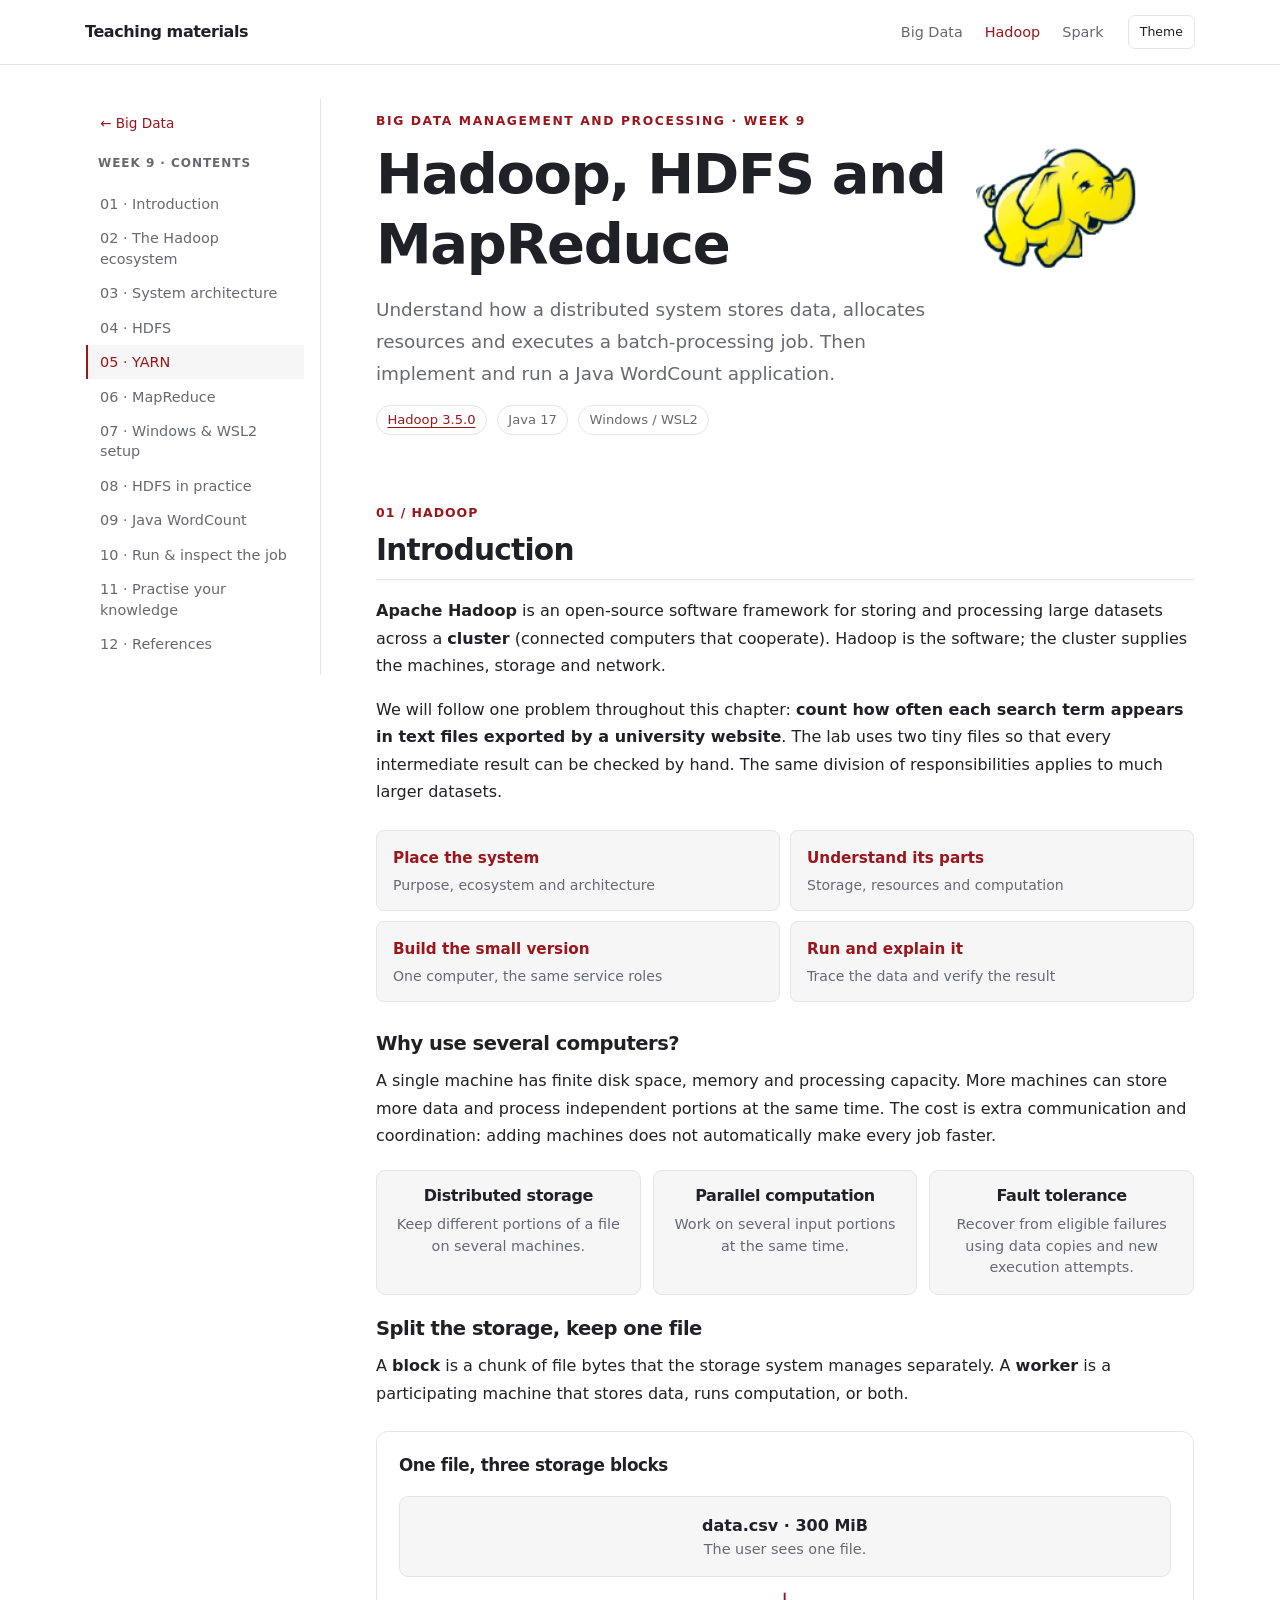
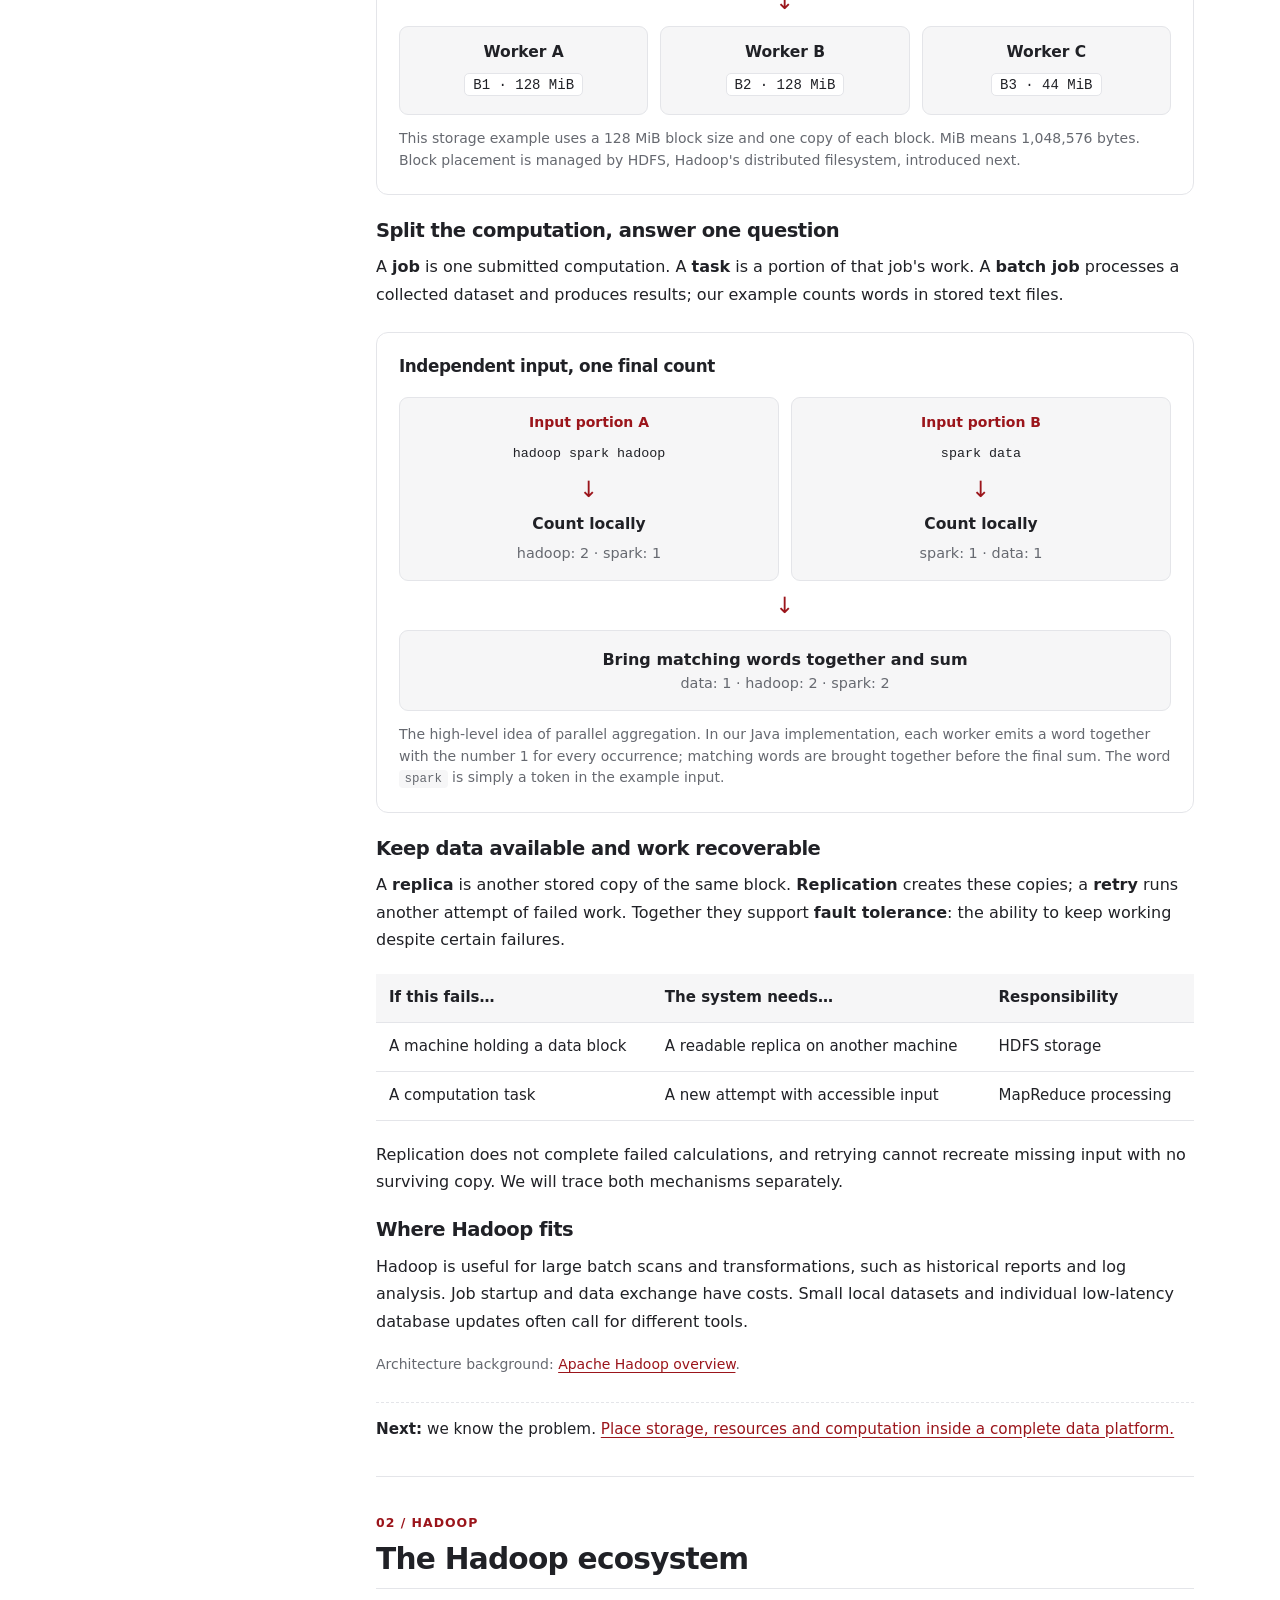
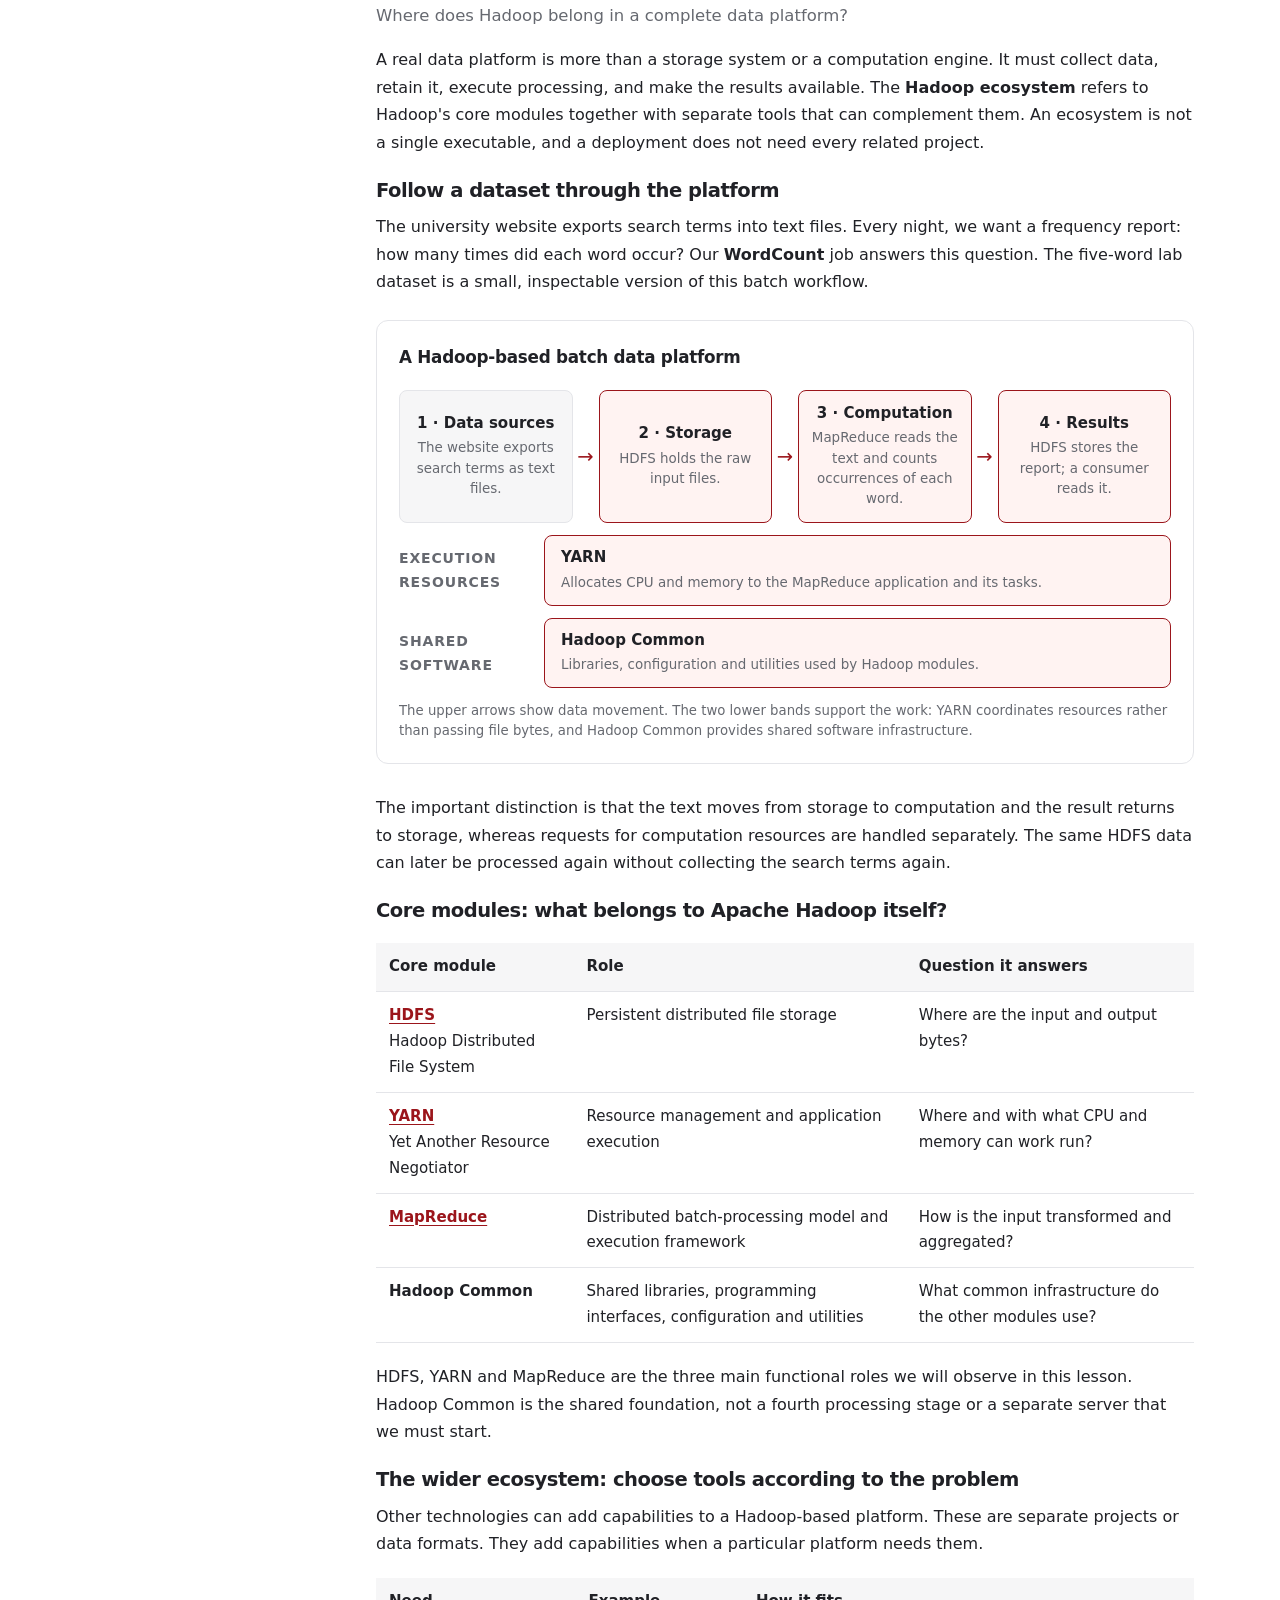
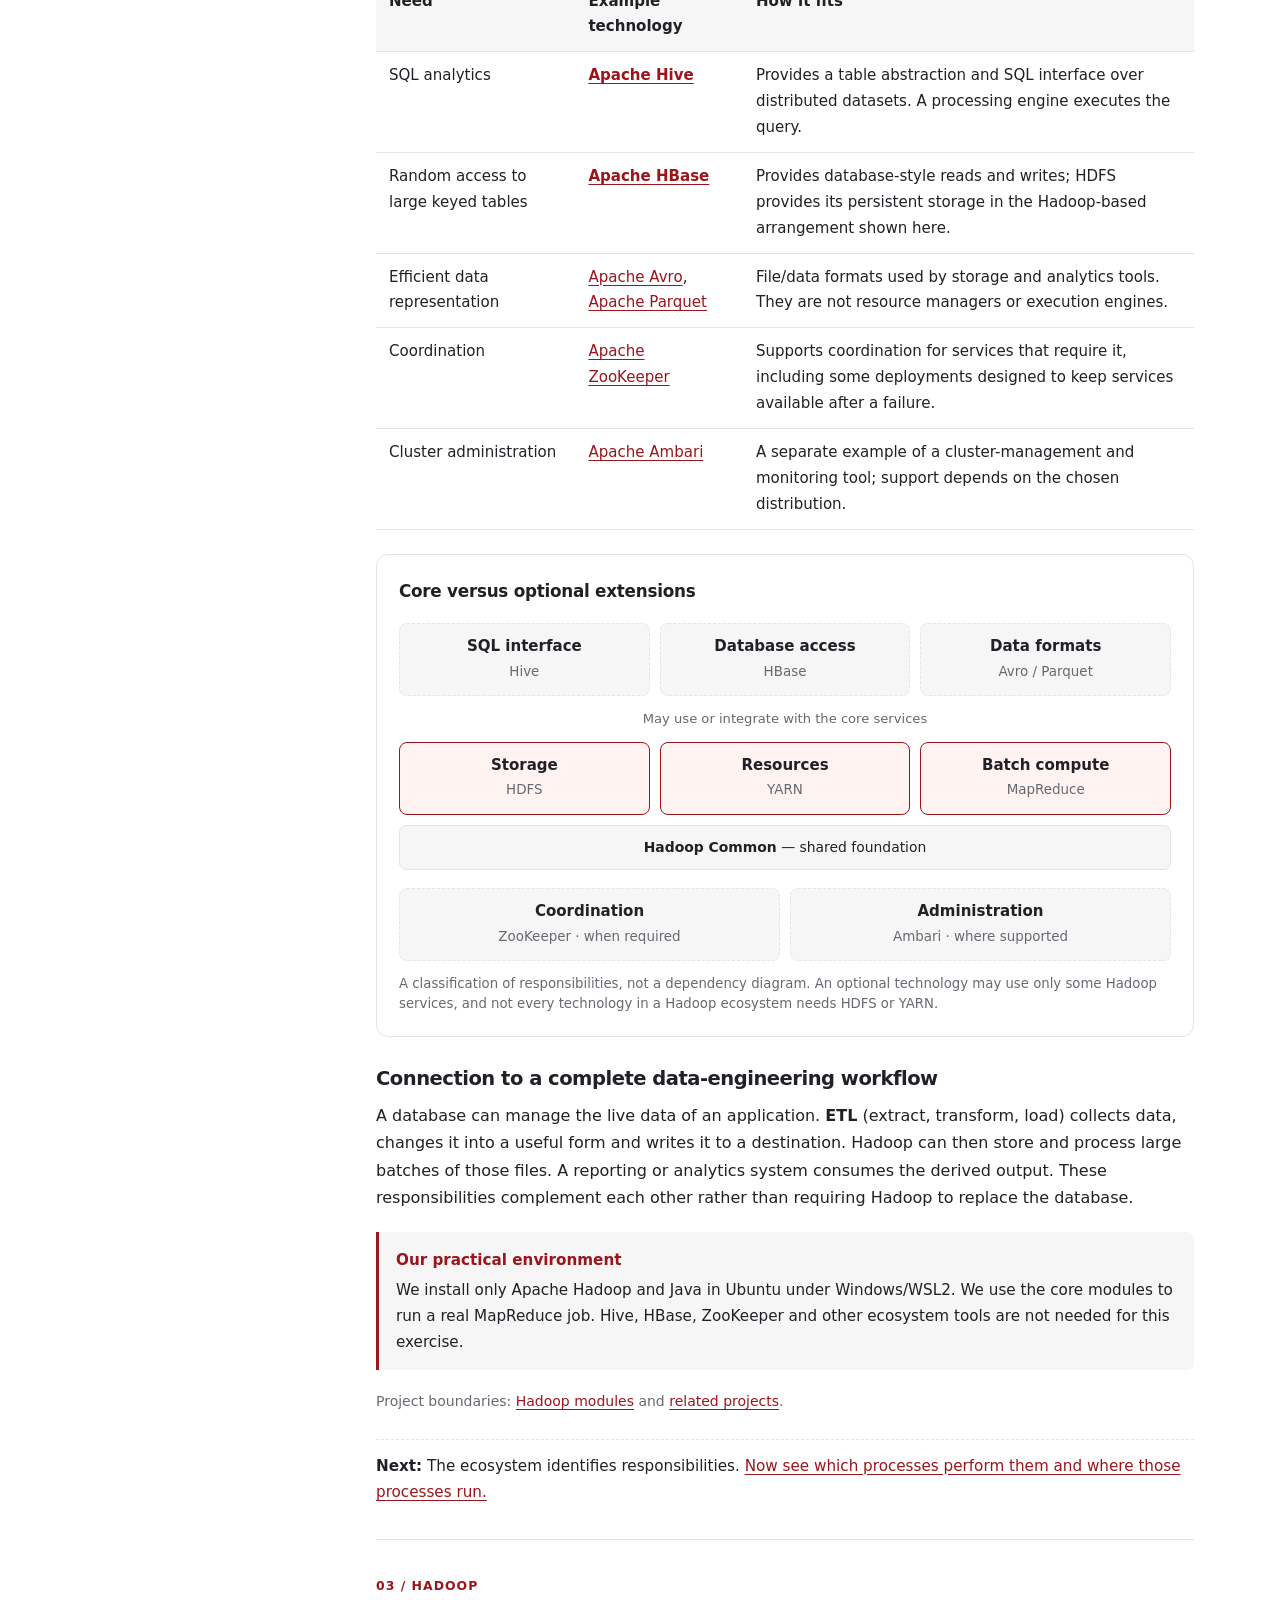
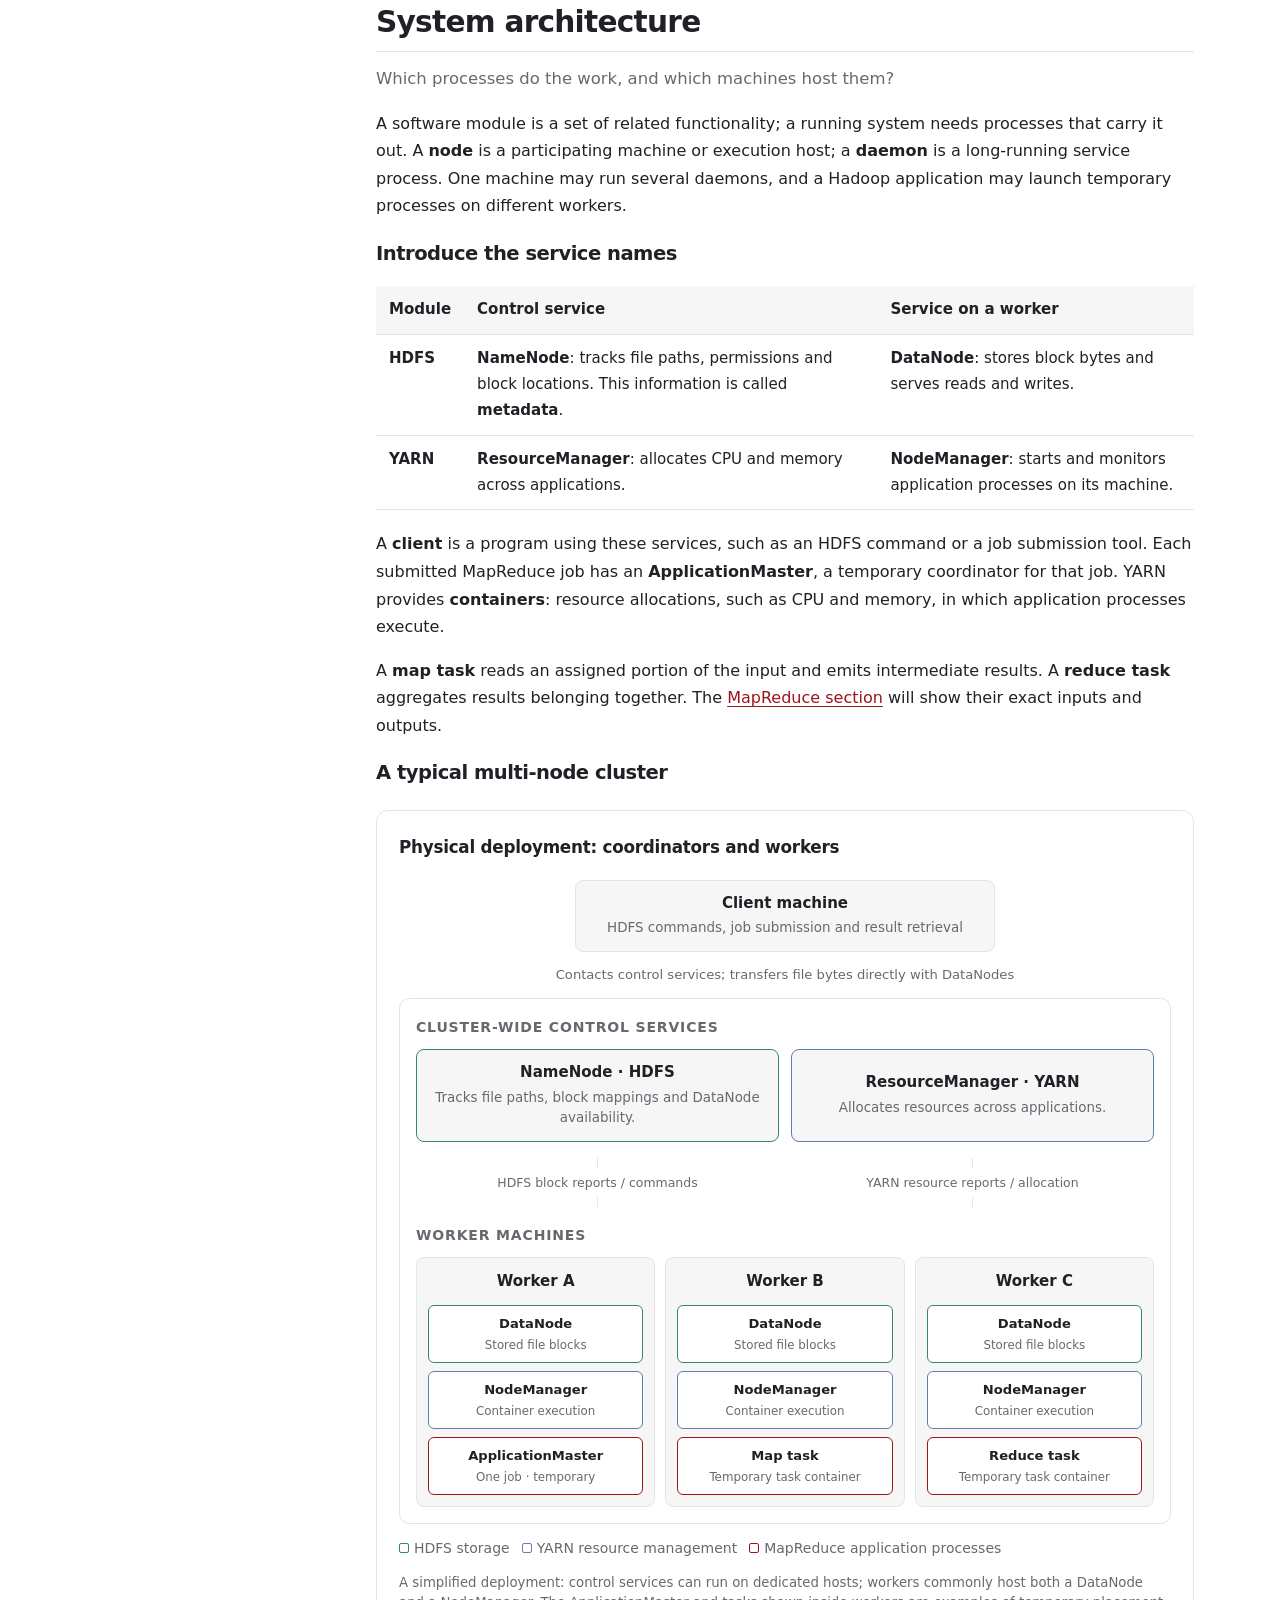
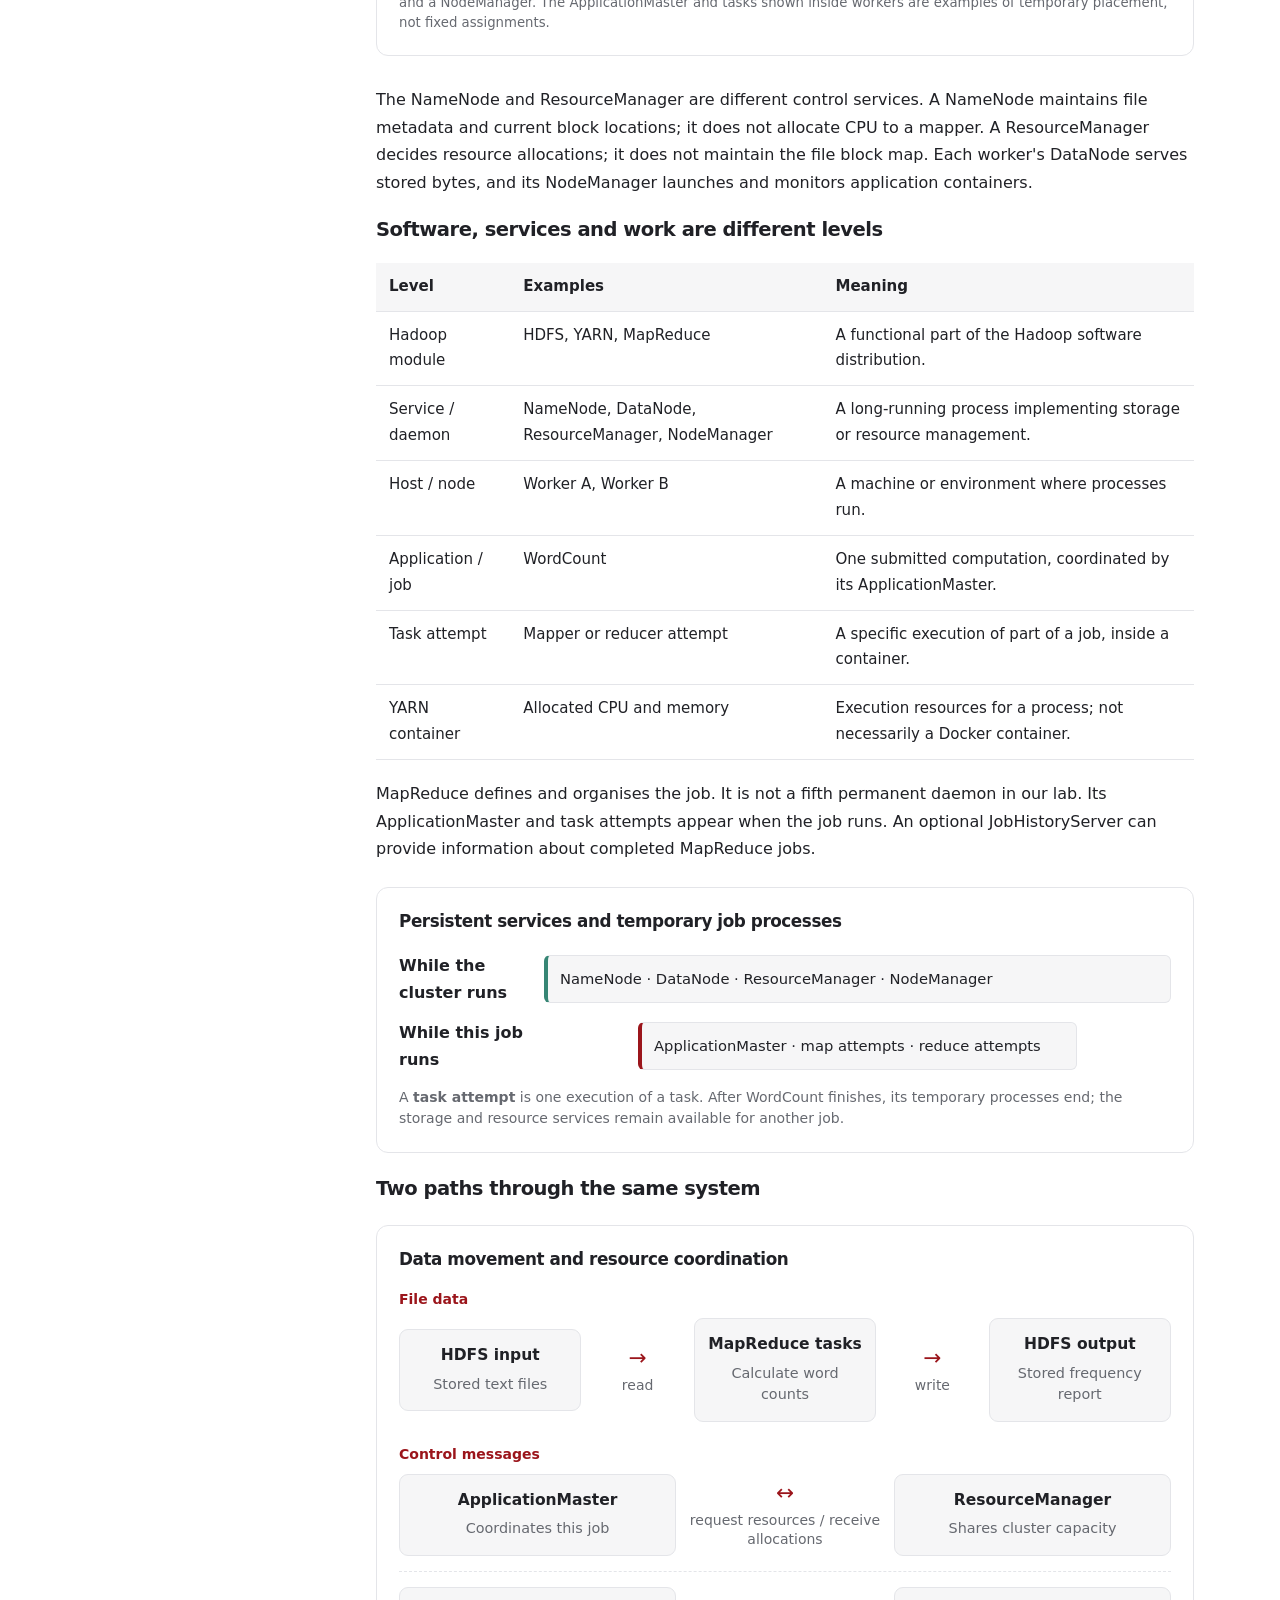
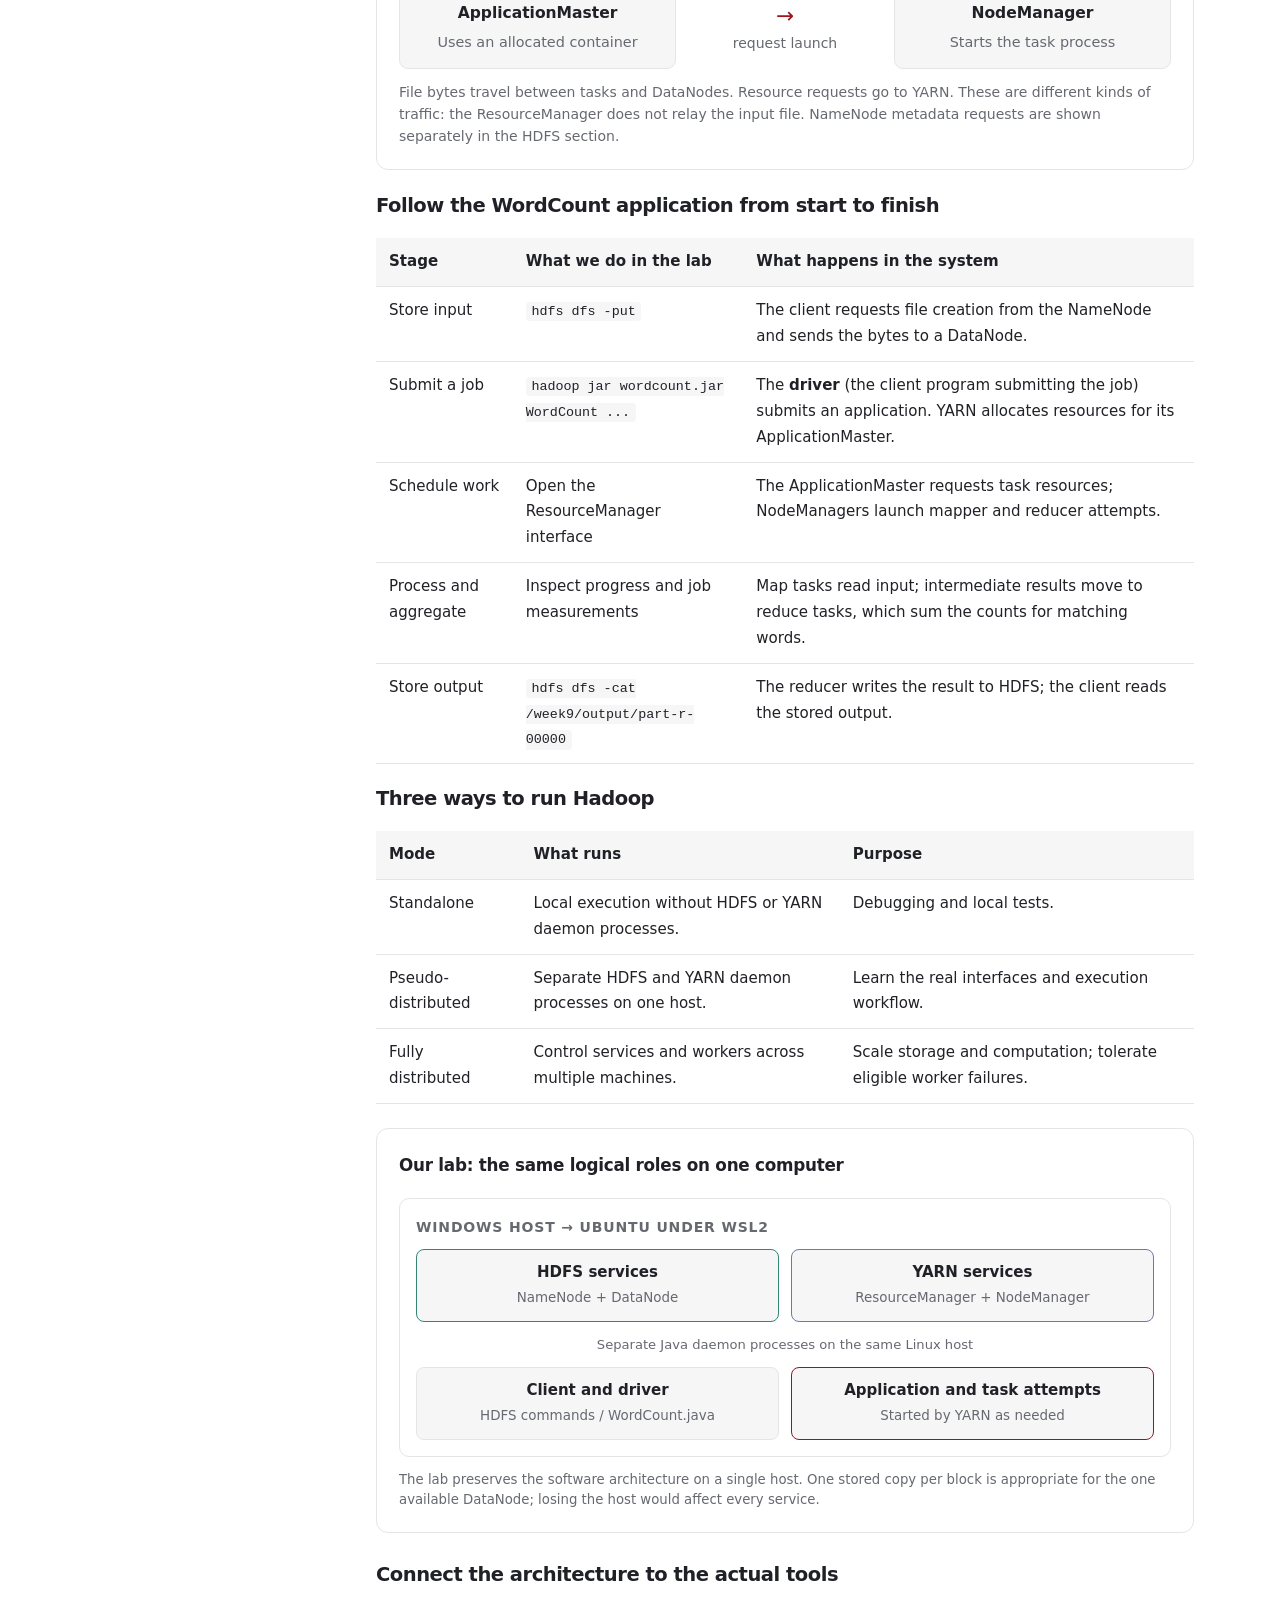
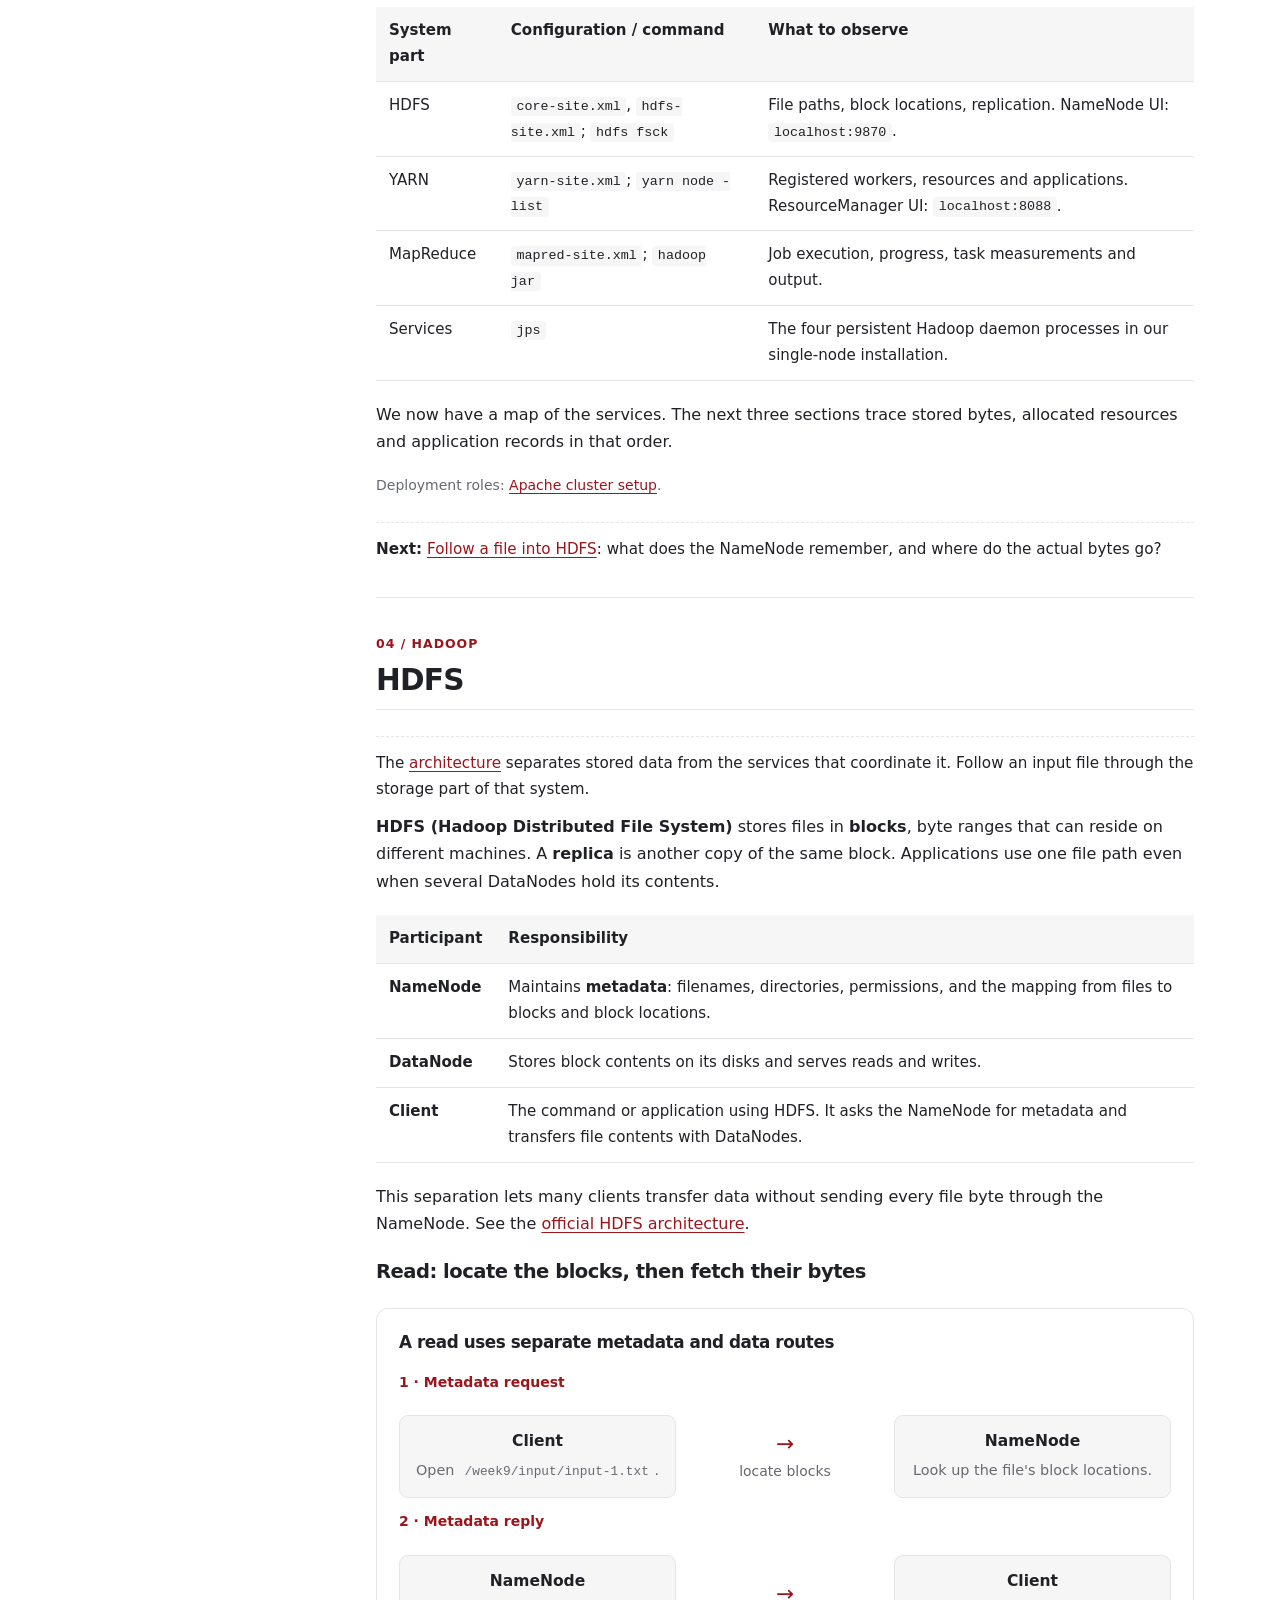
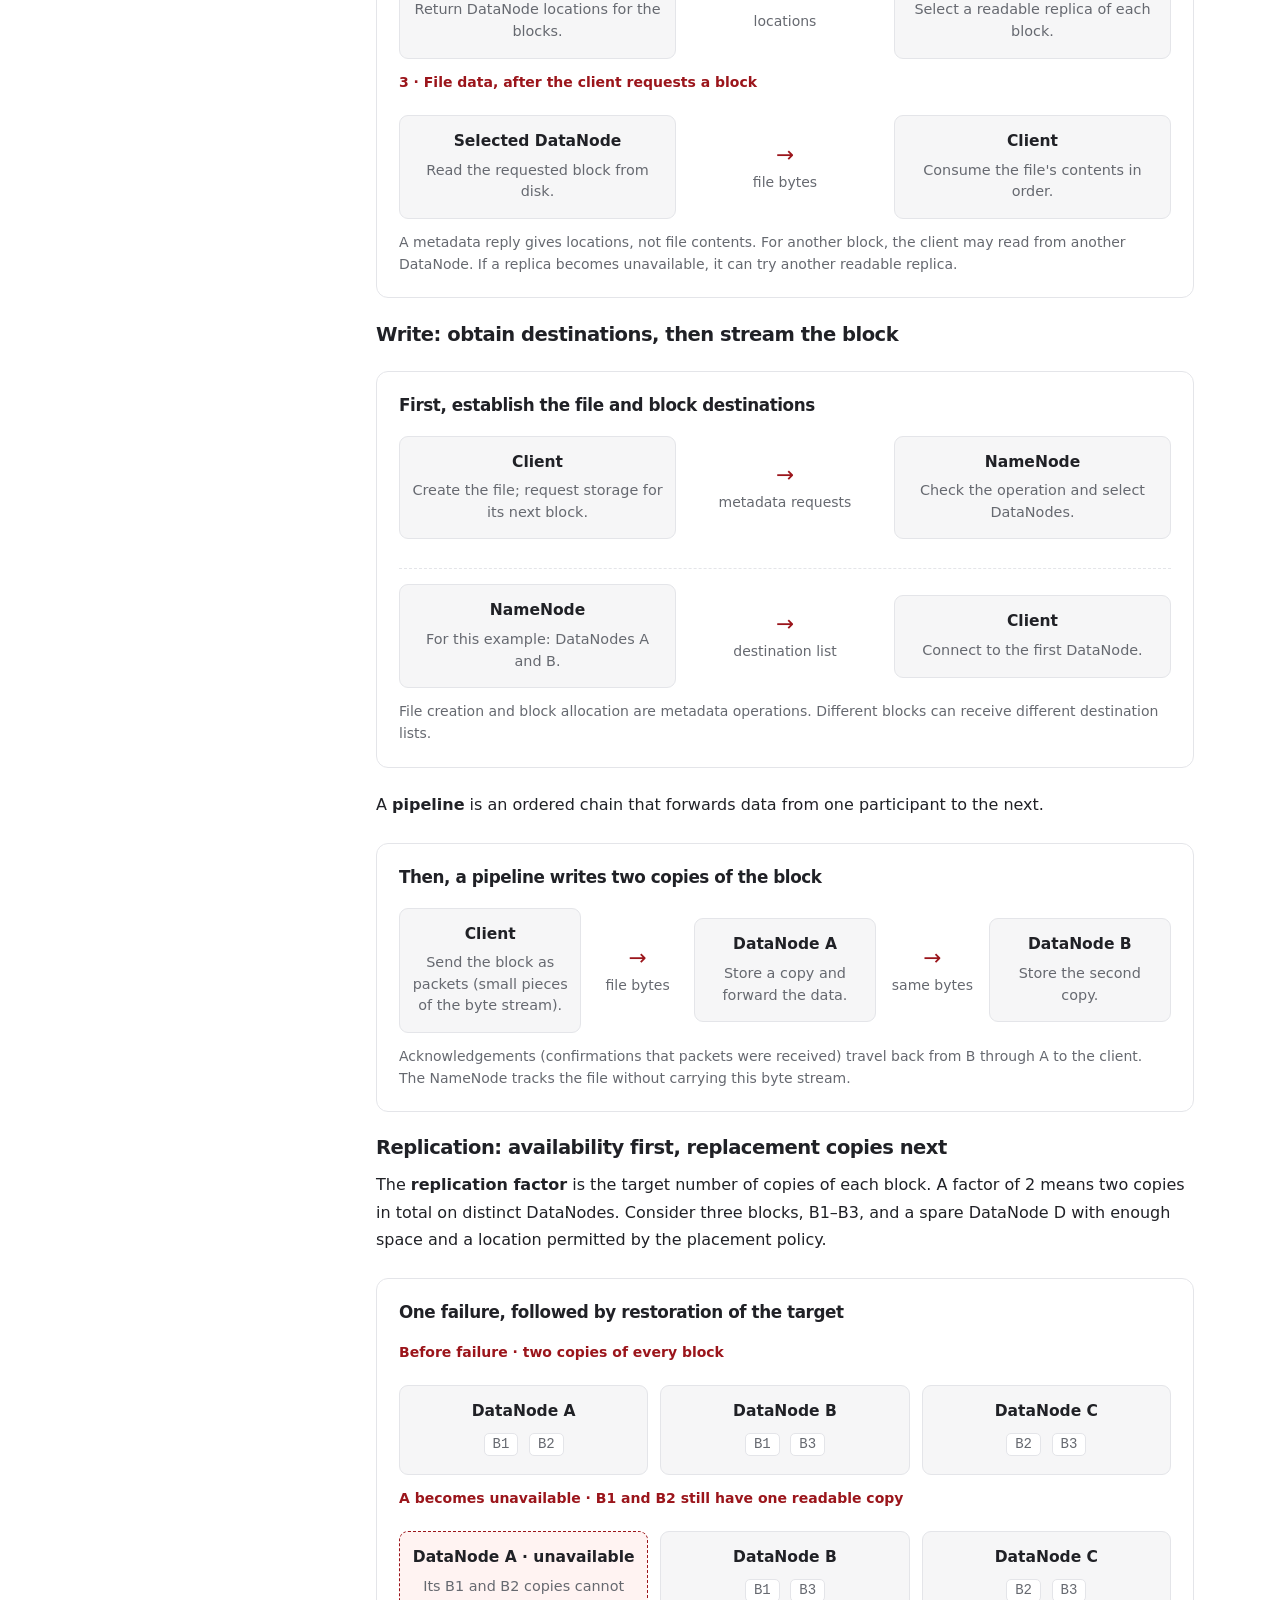
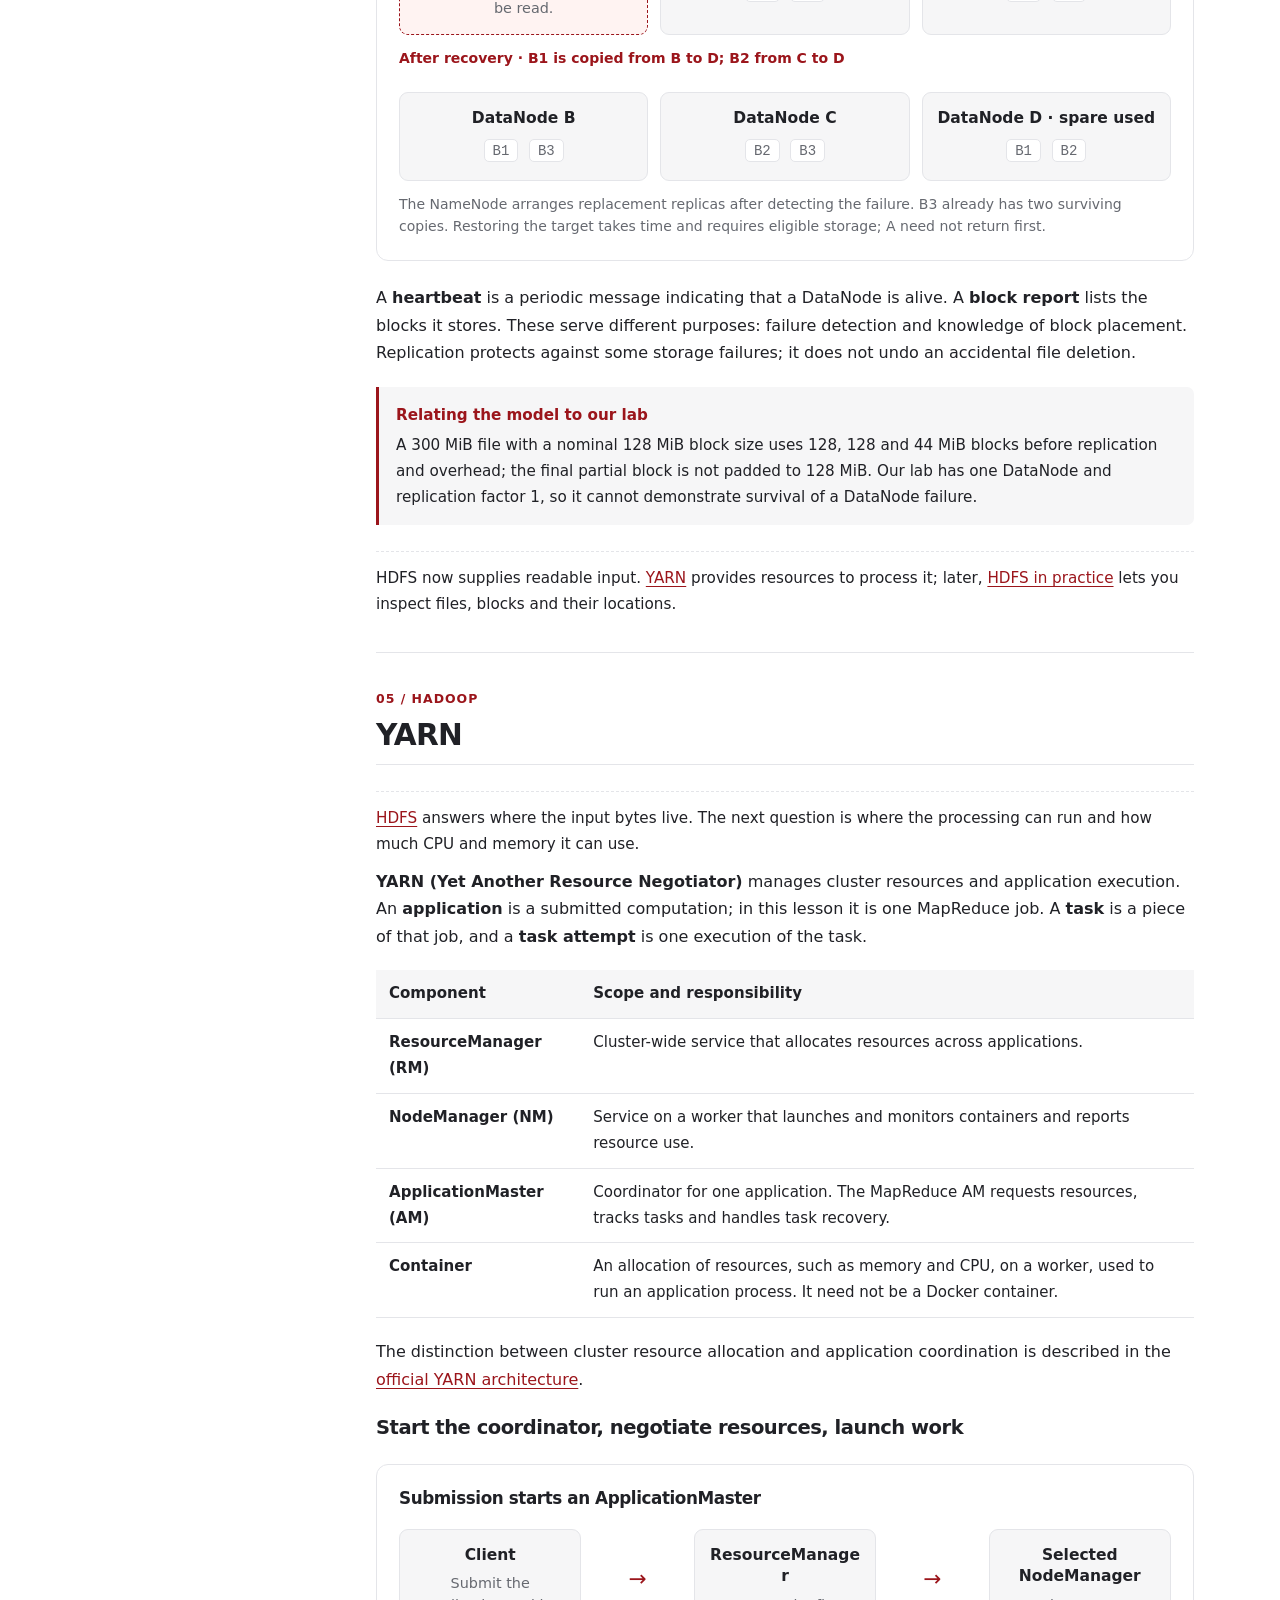
==== commit 7d28a90c: "Explain Hadoop through connected visual examples and guided practice" ====
--- a/bigdata/hadoop/index.html
+++ b/bigdata/hadoop/index.html
@@ -1,73 +1,233 @@
 <!doctype html>
-<html lang="en"><head><meta charset="utf-8"><meta name="viewport" content="width=device-width,initial-scale=1"><meta name="color-scheme" content="light dark"><meta name="description" content="Big Data Management and Processing – university teaching materials"><title>Hadoop, HDFS and MapReduce | Teaching materials</title><link rel="stylesheet" href="/assets/site.css"><script src="/assets/site.js" defer></script></head><body><header class="top"><div class="top-inner"><a href="/" class="brand">Teaching materials</a><nav aria-label="Main navigation"><a href="/bigdata/" >Big Data</a><a href="/bigdata/hadoop/" aria-current="page">Hadoop</a><a href="/bigdata/spark/" >Spark</a></nav><button class="theme" id="theme" type="button" aria-label="Toggle colour theme">Theme</button></div></header><div class="layout"><aside class="sidebar" aria-label="Lesson navigation"><a class="back" href="/bigdata/">← Big Data</a><div class="label">Week 9 · Contents</div><a href="#intro">01 · Introduction</a><a href="#ecosystem">02 · The Hadoop ecosystem</a><a href="#architecture">03 · System architecture</a><a href="#hdfs">04 · HDFS</a><a href="#yarn">05 · YARN</a><a href="#mapreduce">06 · MapReduce</a><a href="#setup">07 · Windows &amp; WSL2 setup</a><a href="#hdfs-lab">08 · HDFS in practice</a><a href="#java">09 · Java WordCount</a><a href="#run">10 · Run &amp; inspect the job</a><a href="#practice">11 · Practise your knowledge</a><a href="#references">12 · References</a></aside><main class="lesson"><div class="hero"><div><div class="eyebrow">Big Data Management and Processing · Week 9</div><h1>Hadoop, HDFS and MapReduce</h1><p class="lead">Understand how a distributed system stores data, allocates resources and executes a batch-processing job. Then implement and run a Java WordCount application.</p><div class="meta"><span><a href="https://hadoop.apache.org/releases">Hadoop 3.5.0</a></span><span>Java 17</span><span>Windows / WSL2</span></div></div><img src="/assets/hadoop-elephant.gif" alt="Apache Hadoop elephant mascot" width="171" height="100"></div><section class="section" id="intro"><div class="section-index">01 / HADOOP</div><h2>Introduction</h2>
-<p><strong>Apache Hadoop</strong> is an open-source software framework for storing and processing large datasets across a <strong>cluster</strong> (a group of connected computers that cooperate). Hadoop is the software; the cluster is the computing infrastructure on which its services and applications run.</p>
-<div class="cards"><div class="mini"><h3>Distributed storage</h3><p>Split files into blocks and distribute those blocks across storage nodes.</p></div><div class="mini"><h3>Parallel computation</h3><p>Several workers can process different portions of a dataset at the same time.</p></div><div class="mini"><h3>Fault tolerance</h3><p>Keep redundant block copies and retry failed computation tasks.</p></div></div>
+<html lang="en"><head><meta charset="utf-8"><meta name="viewport" content="width=device-width,initial-scale=1"><meta name="color-scheme" content="light dark"><meta name="description" content="Learn Hadoop as a complete system: visual explanations of HDFS, YARN and MapReduce, followed by a Java WordCount lab on Windows and WSL2."><title>Hadoop, HDFS and MapReduce | Teaching materials</title><link rel="stylesheet" href="/assets/site.css"><link rel="stylesheet" href="/assets/hadoop-lesson.css"><script src="/assets/site.js" defer></script></head><body><header class="top"><div class="top-inner"><a href="/" class="brand">Teaching materials</a><nav aria-label="Main navigation"><a href="/bigdata/" >Big Data</a><a href="/bigdata/hadoop/" aria-current="page">Hadoop</a><a href="/bigdata/spark/" >Spark</a></nav><button class="theme" id="theme" type="button" aria-label="Toggle colour theme">Theme</button></div></header><div class="layout"><aside class="sidebar" aria-label="Lesson navigation"><a class="back" href="/bigdata/">← Big Data</a><div class="label">Week 9 · Contents</div><a href="#intro">01 · Introduction</a><a href="#ecosystem">02 · The Hadoop ecosystem</a><a href="#architecture">03 · System architecture</a><a href="#hdfs">04 · HDFS</a><a href="#yarn">05 · YARN</a><a href="#mapreduce">06 · MapReduce</a><a href="#setup">07 · Windows &amp; WSL2 setup</a><a href="#hdfs-lab">08 · HDFS in practice</a><a href="#java">09 · Java WordCount</a><a href="#run">10 · Run &amp; inspect the job</a><a href="#practice">11 · Practise your knowledge</a><a href="#references">12 · References</a></aside><main class="lesson"><div class="hero"><div><div class="eyebrow">Big Data Management and Processing · Week 9</div><h1>Hadoop, HDFS and MapReduce</h1><p class="lead">Understand how a distributed system stores data, allocates resources and executes a batch-processing job. Then implement and run a Java WordCount application.</p><div class="meta"><span><a href="https://hadoop.apache.org/releases">Hadoop 3.5.0</a></span><span>Java 17</span><span>Windows / WSL2</span></div></div><img src="/assets/hadoop-elephant.gif" alt="Apache Hadoop elephant mascot" width="171" height="100"></div><section class="section" id="intro"><div class="section-index">01 / HADOOP</div><h2>Introduction</h2>
+<p><strong>Apache Hadoop</strong> is an open-source software framework for storing and processing large datasets across a <strong>cluster</strong> (connected computers that cooperate). Hadoop is the software; the cluster supplies the machines, storage and network.</p>
+<p>We will follow one problem throughout this chapter: <strong>count how often each search term appears in text files exported by a university website</strong>. The lab uses two tiny files so that every intermediate result can be checked by hand. The same division of responsibilities applies to much larger datasets.</p>
+<nav class="edu-route" aria-label="Learning route">
+  <a href="#ecosystem"><strong>Place the system</strong><span>Purpose, ecosystem and architecture</span></a>
+  <a href="#hdfs"><strong>Understand its parts</strong><span>Storage, resources and computation</span></a>
+  <a href="#setup"><strong>Build the small version</strong><span>One computer, the same service roles</span></a>
+  <a href="#run"><strong>Run and explain it</strong><span>Trace the data and verify the result</span></a>
+</nav>
 <h3>Why use several computers?</h3>
-<p>A single machine has finite disk space, memory, CPU capacity and I/O bandwidth. When a dataset or processing workload outgrows that capacity, a cluster can distribute the work. Adding machines can increase capacity and throughput, but it also introduces network communication and coordination costs.</p>
-<figure class="diagram system-figure"><div class="diagram-heading">Distribute the data</div><div class="node"><h3>data.csv · 300 MiB</h3><p>One logical file</p></div><span class="arrow" aria-hidden="true">↓</span><div class="blockbar"><div style="flex:128">B1 · 128 MiB</div><div style="flex:128">B2 · 128 MiB</div><div style="flex:44">B3 · 44 MiB</div></div><span class="arrow" aria-hidden="true">↓</span><div class="cluster-nodes"><div class="worker"><b>DataNode A</b><span class="chip">B1</span></div><div class="worker"><b>DataNode B</b><span class="chip">B2</span></div><div class="worker"><b>DataNode C</b><span class="chip">B3</span></div></div><figcaption>Illustrative placement with 128 MiB blocks, three DataNodes and replication factor 1. The client still sees one file; HDFS manages the block locations.</figcaption></figure>
-<figure class="diagram system-figure"><div class="diagram-heading">Distribute the work</div><div class="cluster-nodes"><div class="worker"><b>Worker A</b><span class="chip">B1</span><div class="mini-arrow" aria-hidden="true">↓</div><strong>Map task 1</strong><p>Local partial result</p></div><div class="worker"><b>Worker B</b><span class="chip">B2</span><div class="mini-arrow" aria-hidden="true">↓</div><strong>Map task 2</strong><p>Local partial result</p></div><div class="worker"><b>Worker C</b><span class="chip">B3</span><div class="mini-arrow" aria-hidden="true">↓</div><strong>Map task 3</strong><p>Local partial result</p></div></div><span class="arrow" aria-hidden="true">↓</span><div class="system-card system-core"><strong>Combine partial results</strong><p>Group matching keys and calculate the final totals.</p></div><figcaption>A conceptual example in which three input portions can be processed independently. The actual map task count depends on logical input splits.</figcaption></figure>
-<h3>Two complementary kinds of fault tolerance</h3>
-<div class="table-wrap"><table><thead><tr><th>Mechanism</th><th>What it protects</th><th>Example</th></tr></thead><tbody><tr><td>HDFS block replication</td><td>Stored data</td><td>If a DataNode fails, a surviving replica may still provide the block.</td></tr><tr><td>MapReduce task retries</td><td>Computation</td><td>If a mapper fails, Hadoop may run a new attempt using readable input.</td></tr></tbody></table></div>
-<p>Replication and retries solve different problems. Keeping a second copy of the data does not itself complete a failed computation; retrying a computation cannot recover data that has no readable copy.</p>
-<h3>Where Hadoop is useful</h3><p>Hadoop is particularly suited to large batch workloads that scan and transform stored datasets: aggregating web logs, preparing historical data for analytics, or building derived reports. It is not an operational database designed to serve individual booking requests or perform low-latency record updates.</p>
-</section><section class="section" id="ecosystem"><div class="section-index">02 / HADOOP</div><h2>The Hadoop ecosystem</h2>
+<p>A single machine has finite disk space, memory and processing capacity. More machines can store more data and process independent portions at the same time. The cost is extra communication and coordination: adding machines does not automatically make every job faster.</p>
+<div class="cards"><div class="mini"><h3>Distributed storage</h3><p>Keep different portions of a file on several machines.</p></div><div class="mini"><h3>Parallel computation</h3><p>Work on several input portions at the same time.</p></div><div class="mini"><h3>Fault tolerance</h3><p>Recover from eligible failures using data copies and new execution attempts.</p></div></div>
+<h3>Split the storage, keep one file</h3>
+<p>A <strong>block</strong> is a chunk of file bytes that the storage system manages separately. A <strong>worker</strong> is a participating machine that stores data, runs computation, or both.</p>
+<figure class="diagram edu-figure"><h4 class="edu-title">One file, three storage blocks</h4>
+<div class="node"><strong>data.csv · 300 MiB</strong><p>The user sees one file.</p></div>
+<div class="edu-down" aria-hidden="true">↓</div>
+<div class="edu-grid three"><div class="edu-card"><strong>Worker A</strong><span class="chip">B1 · 128 MiB</span></div><div class="edu-card"><strong>Worker B</strong><span class="chip">B2 · 128 MiB</span></div><div class="edu-card"><strong>Worker C</strong><span class="chip">B3 · 44 MiB</span></div></div>
+<figcaption>This storage example uses a 128 MiB block size and one copy of each block. MiB means 1,048,576 bytes. Block placement is managed by HDFS, Hadoop's distributed filesystem, introduced next.</figcaption></figure>
+<h3>Split the computation, answer one question</h3>
+<p>A <strong>job</strong> is one submitted computation. A <strong>task</strong> is a portion of that job's work. A <strong>batch job</strong> processes a collected dataset and produces results; our example counts words in stored text files.</p>
+<figure class="diagram edu-figure"><h4 class="edu-title">Independent input, one final count</h4>
+<div class="edu-grid"><div class="edu-card"><span class="edu-stage">Input portion A</span><code>hadoop spark hadoop</code><div class="edu-down" aria-hidden="true">↓</div><strong>Count locally</strong><p>hadoop: 2 · spark: 1</p></div><div class="edu-card"><span class="edu-stage">Input portion B</span><code>spark data</code><div class="edu-down" aria-hidden="true">↓</div><strong>Count locally</strong><p>spark: 1 · data: 1</p></div></div>
+<div class="edu-down" aria-hidden="true">↓</div><div class="node"><strong>Bring matching words together and sum</strong><p>data: 1 · hadoop: 2 · spark: 2</p></div>
+<figcaption>The high-level idea of parallel aggregation. In our Java implementation, each worker emits a word together with the number 1 for every occurrence; matching words are brought together before the final sum. The word <code>spark</code> is simply a token in the example input.</figcaption></figure>
+<h3>Keep data available and work recoverable</h3>
+<p>A <strong>replica</strong> is another stored copy of the same block. <strong>Replication</strong> creates these copies; a <strong>retry</strong> runs another attempt of failed work. Together they support <strong>fault tolerance</strong>: the ability to keep working despite certain failures.</p>
+<div class="table-wrap"><table><thead><tr><th>If this fails…</th><th>The system needs…</th><th>Responsibility</th></tr></thead><tbody><tr><td>A machine holding a data block</td><td>A readable replica on another machine</td><td>HDFS storage</td></tr><tr><td>A computation task</td><td>A new attempt with accessible input</td><td>MapReduce processing</td></tr></tbody></table></div>
+<p>Replication does not complete failed calculations, and retrying cannot recreate missing input with no surviving copy. We will trace both mechanisms separately.</p>
+<h3>Where Hadoop fits</h3>
+<p>Hadoop is useful for large batch scans and transformations, such as historical reports and log analysis. Job startup and data exchange have costs. Small local datasets and individual low-latency database updates often call for different tools.</p>
+<p class="source-note">Architecture background: <a href="https://hadoop.apache.org/">Apache Hadoop overview</a>.</p>
+<p class="chapter-bridge"><strong>Next:</strong> we know the problem. <a href="#ecosystem">Place storage, resources and computation inside a complete data platform.</a></p>
+</section>
+<section class="section" id="ecosystem"><div class="section-index">02 / HADOOP</div><h2>The Hadoop ecosystem</h2><p class="chapter-question">Where does Hadoop belong in a complete data platform?</p>
 <p>A real data platform is more than a storage system or a computation engine. It must collect data, retain it, execute processing, and make the results available. The <strong>Hadoop ecosystem</strong> refers to Hadoop's core modules together with separate tools that can complement them. An ecosystem is not a single executable, and a deployment does not need every related project.</p>
-<h3>Follow a dataset through the platform</h3><p>Consider the university website. Several web servers produce access logs, including failed HTTP requests. Every night, the university wants a report of HTTP 500 errors per day. The following is one possible Hadoop-based solution.</p>
-<figure class="diagram system-figure"><div class="diagram-heading">A Hadoop-based batch data platform</div><div class="system-flow"><div class="system-card "><strong>1 · Data sources</strong><p>Web servers generate daily log files.</p></div><span class="system-arrow" aria-hidden="true">→</span><div class="system-card system-core"><strong>2 · Storage</strong><p>HDFS holds the raw input files.</p></div><span class="system-arrow" aria-hidden="true">→</span><div class="system-card system-core"><strong>3 · Computation</strong><p>MapReduce reads records, filters errors and counts by day.</p></div><span class="system-arrow" aria-hidden="true">→</span><div class="system-card system-core"><strong>4 · Results</strong><p>HDFS stores the report; a consumer reads it.</p></div></div><div class="system-support"><div class="system-lane-label">Execution resources</div><div class="system-card system-core"><strong>YARN</strong><p>Allocates CPU and memory to the MapReduce application and its tasks.</p></div></div><div class="system-support"><div class="system-lane-label">Shared software</div><div class="system-card system-core"><strong>Hadoop Common</strong><p>Libraries, configuration and utilities used by Hadoop modules.</p></div></div><figcaption>The upper arrows show data movement. The two lower bands support the work: YARN coordinates resources rather than passing file bytes, and Hadoop Common provides shared software infrastructure.</figcaption></figure>
-<p>The important distinction is that the logs travel from storage to computation and back to storage, whereas requests for computation resources are handled separately. The same HDFS data can later be processed again without re-collecting the original logs.</p>
+<h3>Follow a dataset through the platform</h3><p>The university website exports search terms into text files. Every night, we want a frequency report: how many times did each word occur? Our <strong>WordCount</strong> job answers this question. The five-word lab dataset is a small, inspectable version of this batch workflow.</p>
+<figure class="diagram system-figure"><div class="diagram-heading">A Hadoop-based batch data platform</div><div class="system-flow"><div class="system-card "><strong>1 · Data sources</strong><p>The website exports search terms as text files.</p></div><span class="system-arrow" aria-hidden="true">→</span><div class="system-card system-core"><strong>2 · Storage</strong><p>HDFS holds the raw input files.</p></div><span class="system-arrow" aria-hidden="true">→</span><div class="system-card system-core"><strong>3 · Computation</strong><p>MapReduce reads the text and counts occurrences of each word.</p></div><span class="system-arrow" aria-hidden="true">→</span><div class="system-card system-core"><strong>4 · Results</strong><p>HDFS stores the report; a consumer reads it.</p></div></div><div class="system-support"><div class="system-lane-label">Execution resources</div><div class="system-card system-core"><strong>YARN</strong><p>Allocates CPU and memory to the MapReduce application and its tasks.</p></div></div><div class="system-support"><div class="system-lane-label">Shared software</div><div class="system-card system-core"><strong>Hadoop Common</strong><p>Libraries, configuration and utilities used by Hadoop modules.</p></div></div><figcaption>The upper arrows show data movement. The two lower bands support the work: YARN coordinates resources rather than passing file bytes, and Hadoop Common provides shared software infrastructure.</figcaption></figure>
+<p>The important distinction is that the text moves from storage to computation and the result returns to storage, whereas requests for computation resources are handled separately. The same HDFS data can later be processed again without collecting the search terms again.</p>
 <h3>Core modules: what belongs to Apache Hadoop itself?</h3>
-<div class="table-wrap"><table><thead><tr><th>Core module</th><th>Role</th><th>Question it answers</th></tr></thead><tbody><tr><td><a href='#hdfs'><strong>HDFS</strong></a><br>Hadoop Distributed File System</td><td>Persistent distributed file storage</td><td>Where are the input and output bytes?</td></tr><tr><td><a href='#yarn'><strong>YARN</strong></a><br>Yet Another Resource Negotiator</td><td>Resource management and application execution</td><td>Where and with what CPU and memory can work run?</td></tr><tr><td><a href='#mapreduce'><strong>MapReduce</strong></a></td><td>Distributed batch-processing model and execution framework</td><td>How is the input transformed and aggregated?</td></tr><tr><td><strong>Hadoop Common</strong></td><td>Shared libraries, APIs, configuration and utilities</td><td>What common infrastructure do the other modules use?</td></tr></tbody></table></div>
+<div class="table-wrap"><table><thead><tr><th>Core module</th><th>Role</th><th>Question it answers</th></tr></thead><tbody><tr><td><a href='#hdfs'><strong>HDFS</strong></a><br>Hadoop Distributed File System</td><td>Persistent distributed file storage</td><td>Where are the input and output bytes?</td></tr><tr><td><a href='#yarn'><strong>YARN</strong></a><br>Yet Another Resource Negotiator</td><td>Resource management and application execution</td><td>Where and with what CPU and memory can work run?</td></tr><tr><td><a href='#mapreduce'><strong>MapReduce</strong></a></td><td>Distributed batch-processing model and execution framework</td><td>How is the input transformed and aggregated?</td></tr><tr><td><strong>Hadoop Common</strong></td><td>Shared libraries, programming interfaces, configuration and utilities</td><td>What common infrastructure do the other modules use?</td></tr></tbody></table></div>
 <p>HDFS, YARN and MapReduce are the three main functional roles we will observe in this lesson. Hadoop Common is the shared foundation, not a fourth processing stage or a separate server that we must start.</p>
-<h3>The wider ecosystem: choose tools according to the problem</h3><p>Other technologies can add capabilities to a Hadoop-based platform. These are separate projects or data formats, not additional mandatory Hadoop daemons.</p>
-<div class="table-wrap"><table><thead><tr><th>Need</th><th>Example technology</th><th>How it fits</th></tr></thead><tbody><tr><td>SQL analytics</td><td><a href='https://hive.apache.org/'><strong>Apache Hive</strong></a></td><td>Provides a table abstraction and SQL interface over distributed datasets. A processing engine executes the query.</td></tr><tr><td>Random access to large keyed tables</td><td><a href='https://hbase.apache.org/'><strong>Apache HBase</strong></a></td><td>Provides database-style reads and writes; HDFS can supply its underlying persistent storage.</td></tr><tr><td>Efficient data representation</td><td><a href='https://avro.apache.org/'>Apache Avro</a>, <a href='https://parquet.apache.org/'>Apache Parquet</a></td><td>File/data formats used by storage and analytics tools. They are not resource managers or execution engines.</td></tr><tr><td>Coordination</td><td><a href='https://zookeeper.apache.org/'>Apache ZooKeeper</a></td><td>Supports coordination for services that require it, such as certain high-availability deployments.</td></tr><tr><td>Cluster administration</td><td><a href='https://ambari.apache.org/'>Apache Ambari</a></td><td>A separate example of a cluster-management and monitoring tool; support depends on the chosen distribution.</td></tr></tbody></table></div>
+<h3>The wider ecosystem: choose tools according to the problem</h3><p>Other technologies can add capabilities to a Hadoop-based platform. These are separate projects or data formats. They add capabilities when a particular platform needs them.</p>
+<div class="table-wrap"><table><thead><tr><th>Need</th><th>Example technology</th><th>How it fits</th></tr></thead><tbody><tr><td>SQL analytics</td><td><a href='https://hive.apache.org/'><strong>Apache Hive</strong></a></td><td>Provides a table abstraction and SQL interface over distributed datasets. A processing engine executes the query.</td></tr><tr><td>Random access to large keyed tables</td><td><a href='https://hbase.apache.org/'><strong>Apache HBase</strong></a></td><td>Provides database-style reads and writes; HDFS provides its persistent storage in the Hadoop-based arrangement shown here.</td></tr><tr><td>Efficient data representation</td><td><a href='https://avro.apache.org/'>Apache Avro</a>, <a href='https://parquet.apache.org/'>Apache Parquet</a></td><td>File/data formats used by storage and analytics tools. They are not resource managers or execution engines.</td></tr><tr><td>Coordination</td><td><a href='https://zookeeper.apache.org/'>Apache ZooKeeper</a></td><td>Supports coordination for services that require it, including some deployments designed to keep services available after a failure.</td></tr><tr><td>Cluster administration</td><td><a href='https://ambari.apache.org/'>Apache Ambari</a></td><td>A separate example of a cluster-management and monitoring tool; support depends on the chosen distribution.</td></tr></tbody></table></div>
 <figure class="diagram system-figure"><div class="diagram-heading">Core versus optional extensions</div><div class="system-optional-grid"><div class="system-card system-optional"><strong>SQL interface</strong><p>Hive</p></div><div class="system-card system-optional"><strong>Database access</strong><p>HBase</p></div><div class="system-card system-optional"><strong>Data formats</strong><p>Avro / Parquet</p></div></div><div class="system-caption-line">May use or integrate with the core services</div><div class="system-optional-grid"><div class="system-card system-core"><strong>Storage</strong><p>HDFS</p></div><div class="system-card system-core"><strong>Resources</strong><p>YARN</p></div><div class="system-card system-core"><strong>Batch compute</strong><p>MapReduce</p></div></div><div class="system-foundation"><b>Hadoop Common</b> — shared foundation</div><div class="system-optional-grid"><div class="system-card system-optional"><strong>Coordination</strong><p>ZooKeeper · when required</p></div><div class="system-card system-optional"><strong>Administration</strong><p>Ambari · where supported</p></div></div><figcaption>A classification of responsibilities, not a dependency diagram. An optional technology may use only some Hadoop services, and not every technology in a Hadoop ecosystem needs HDFS or YARN.</figcaption></figure>
-<h3>Connection to a complete data-engineering workflow</h3><p>A database can manage the live data of an application. ETL can extract, clean and transform exports. Hadoop can then store and process large batches of those files. A reporting or analytics system consumes the derived output. These responsibilities complement each other rather than requiring Hadoop to replace the database.</p>
+<h3>Connection to a complete data-engineering workflow</h3><p>A database can manage the live data of an application. <strong>ETL</strong> (extract, transform, load) collects data, changes it into a useful form and writes it to a destination. Hadoop can then store and process large batches of those files. A reporting or analytics system consumes the derived output. These responsibilities complement each other rather than requiring Hadoop to replace the database.</p>
 <aside class="note"><strong>Our practical environment</strong><div>We install only Apache Hadoop and Java in Ubuntu under Windows/WSL2. We use the core modules to run a real MapReduce job. Hive, HBase, ZooKeeper and other ecosystem tools are not needed for this exercise.</div></aside>
-</section><section class="section" id="architecture"><div class="section-index">03 / HADOOP</div><h2>System architecture</h2>
-<p>Now that we know the platform roles, we can identify the services that implement them. A <strong>node</strong> is a participating machine or execution host; a <strong>daemon</strong> is a long-running service process. One machine may run several daemons, and a Hadoop application may launch temporary processes on different workers.</p>
-<h3>A typical multi-node cluster</h3>
-<figure class="diagram system-figure"><div class="diagram-heading">Physical deployment: coordinators and workers</div><div class="system-client"><div class="system-card "><strong>Client machine</strong><p>HDFS commands, job submission and result retrieval</p></div></div><div class="system-caption-line">Requests metadata from HDFS and submits applications to YARN</div><div class="system-cluster"><div class="system-lane-label">Cluster-wide control services</div><div class="system-two"><div class="system-card system-storage"><strong>NameNode · HDFS</strong><p>Tracks file paths, block mappings and DataNode availability.</p></div><div class="system-card system-resource"><strong>ResourceManager · YARN</strong><p>Allocates resources across applications.</p></div></div><div class="system-control-connector"><div>HDFS block reports / commands</div><div>YARN resource reports / allocation</div></div><div class="system-lane-label">Worker machines</div><div class="system-workers"><div class="system-worker"><strong>Worker A</strong><div class="worker-service storage"><b>DataNode</b><small>Stored file blocks</small></div><div class="worker-service resource"><b>NodeManager</b><small>Container execution</small></div><div class="worker-service compute"><b>ApplicationMaster</b><small>One job · temporary</small></div></div><div class="system-worker"><strong>Worker B</strong><div class="worker-service storage"><b>DataNode</b><small>Stored file blocks</small></div><div class="worker-service resource"><b>NodeManager</b><small>Container execution</small></div><div class="worker-service compute"><b>Map task</b><small>Temporary task container</small></div></div><div class="system-worker"><strong>Worker C</strong><div class="worker-service storage"><b>DataNode</b><small>Stored file blocks</small></div><div class="worker-service resource"><b>NodeManager</b><small>Container execution</small></div><div class="worker-service compute"><b>Reduce task</b><small>Temporary task container</small></div></div></div></div><div class="system-key"><span class="key-storage">HDFS storage</span><span class="key-resource">YARN resource management</span><span class="key-compute">MapReduce application processes</span></div><figcaption>A simplified deployment: control services can run on dedicated hosts; workers commonly host both a DataNode and a NodeManager. The ApplicationMaster and tasks shown inside workers are examples of temporary placement, not fixed assignments.</figcaption></figure>
-<p>The NameNode and ResourceManager are different control services. A NameNode knows where files are stored; it does not allocate CPU to a mapper. A ResourceManager decides resource allocations; it does not maintain the file block map. Each worker's DataNode serves stored bytes, and its NodeManager launches and monitors application containers.</p>
+<p class="source-note">Project boundaries: <a href="https://hadoop.apache.org/modules.html">Hadoop modules</a> and <a href="https://hadoop.apache.org/related.html">related projects</a>.</p><p class="chapter-bridge"><strong>Next:</strong> The ecosystem identifies responsibilities. <a href="#architecture">Now see which processes perform them and where those processes run.</a></p>
+</section><section class="section" id="architecture"><div class="section-index">03 / HADOOP</div><h2>System architecture</h2><p class="chapter-question">Which processes do the work, and which machines host them?</p>
+<p>A software module is a set of related functionality; a running system needs processes that carry it out. A <strong>node</strong> is a participating machine or execution host; a <strong>daemon</strong> is a long-running service process. One machine may run several daemons, and a Hadoop application may launch temporary processes on different workers.</p>
+<h3>Introduce the service names</h3>
+<div class="table-wrap"><table class="edu-table"><thead><tr><th>Module</th><th>Control service</th><th>Service on a worker</th></tr></thead><tbody>
+<tr><td>HDFS</td><td><strong>NameNode</strong>: tracks file paths, permissions and block locations. This information is called <strong>metadata</strong>.</td><td><strong>DataNode</strong>: stores block bytes and serves reads and writes.</td></tr>
+<tr><td>YARN</td><td><strong>ResourceManager</strong>: allocates CPU and memory across applications.</td><td><strong>NodeManager</strong>: starts and monitors application processes on its machine.</td></tr></tbody></table></div>
+<p>A <strong>client</strong> is a program using these services, such as an HDFS command or a job submission tool. Each submitted MapReduce job has an <strong>ApplicationMaster</strong>, a temporary coordinator for that job. YARN provides <strong>containers</strong>: resource allocations, such as CPU and memory, in which application processes execute.</p>
+<p>A <strong>map task</strong> reads an assigned portion of the input and emits intermediate results. A <strong>reduce task</strong> aggregates results belonging together. The <a href="#mapreduce">MapReduce section</a> will show their exact inputs and outputs.</p><h3>A typical multi-node cluster</h3>
+<figure class="diagram system-figure"><div class="diagram-heading">Physical deployment: coordinators and workers</div><div class="system-client"><div class="system-card "><strong>Client machine</strong><p>HDFS commands, job submission and result retrieval</p></div></div><div class="system-caption-line">Contacts control services; transfers file bytes directly with DataNodes</div><div class="system-cluster"><div class="system-lane-label">Cluster-wide control services</div><div class="system-two"><div class="system-card system-storage"><strong>NameNode · HDFS</strong><p>Tracks file paths, block mappings and DataNode availability.</p></div><div class="system-card system-resource"><strong>ResourceManager · YARN</strong><p>Allocates resources across applications.</p></div></div><div class="system-control-connector"><div>HDFS block reports / commands</div><div>YARN resource reports / allocation</div></div><div class="system-lane-label">Worker machines</div><div class="system-workers"><div class="system-worker"><strong>Worker A</strong><div class="worker-service storage"><b>DataNode</b><small>Stored file blocks</small></div><div class="worker-service resource"><b>NodeManager</b><small>Container execution</small></div><div class="worker-service compute"><b>ApplicationMaster</b><small>One job · temporary</small></div></div><div class="system-worker"><strong>Worker B</strong><div class="worker-service storage"><b>DataNode</b><small>Stored file blocks</small></div><div class="worker-service resource"><b>NodeManager</b><small>Container execution</small></div><div class="worker-service compute"><b>Map task</b><small>Temporary task container</small></div></div><div class="system-worker"><strong>Worker C</strong><div class="worker-service storage"><b>DataNode</b><small>Stored file blocks</small></div><div class="worker-service resource"><b>NodeManager</b><small>Container execution</small></div><div class="worker-service compute"><b>Reduce task</b><small>Temporary task container</small></div></div></div></div><div class="system-key"><span class="key-storage">HDFS storage</span><span class="key-resource">YARN resource management</span><span class="key-compute">MapReduce application processes</span></div><figcaption>A simplified deployment: control services can run on dedicated hosts; workers commonly host both a DataNode and a NodeManager. The ApplicationMaster and tasks shown inside workers are examples of temporary placement, not fixed assignments.</figcaption></figure>
+<p>The NameNode and ResourceManager are different control services. A NameNode maintains file metadata and current block locations; it does not allocate CPU to a mapper. A ResourceManager decides resource allocations; it does not maintain the file block map. Each worker's DataNode serves stored bytes, and its NodeManager launches and monitors application containers.</p>
 <h3>Software, services and work are different levels</h3>
 <div class="table-wrap"><table><thead><tr><th>Level</th><th>Examples</th><th>Meaning</th></tr></thead><tbody><tr><td>Hadoop module</td><td>HDFS, YARN, MapReduce</td><td>A functional part of the Hadoop software distribution.</td></tr><tr><td>Service / daemon</td><td>NameNode, DataNode, ResourceManager, NodeManager</td><td>A long-running process implementing storage or resource management.</td></tr><tr><td>Host / node</td><td>Worker A, Worker B</td><td>A machine or environment where processes run.</td></tr><tr><td>Application / job</td><td>WordCount</td><td>One submitted computation, coordinated by its ApplicationMaster.</td></tr><tr><td>Task attempt</td><td>Mapper or reducer attempt</td><td>A specific execution of part of a job, inside a container.</td></tr><tr><td>YARN container</td><td>Allocated CPU and memory</td><td>Execution resources for a process; not necessarily a Docker container.</td></tr></tbody></table></div>
 <p>MapReduce defines and organises the job. It is not a fifth permanent daemon in our lab. Its ApplicationMaster and task attempts appear when the job runs. An optional JobHistoryServer can provide information about completed MapReduce jobs.</p>
-<h3>Two paths through the same system</h3>
-<figure class="diagram system-figure"><div class="diagram-heading">Data movement and resource coordination</div><div class="system-lane-label">Data path · file contents and intermediate records</div><div class="system-flow three"><div class="system-card system-storage"><strong>HDFS input</strong><p>DataNodes serve file blocks.</p></div><span class="system-arrow" aria-hidden="true">→</span><div class="system-card system-compute"><strong>MapReduce tasks</strong><p>Read input, shuffle intermediate records, compute results.</p></div><span class="system-arrow" aria-hidden="true">→</span><div class="system-card system-storage"><strong>HDFS output</strong><p>DataNodes store the result files.</p></div></div><div class="system-lane-label system-space">Control path · job and resource requests</div><div class="system-flow"><div class="system-card "><strong>Client</strong><p>Submits the application.</p></div><span class="system-arrow" aria-hidden="true">→</span><div class="system-card system-resource"><strong>ResourceManager</strong><p>Allocates resources for the AM and its requests.</p></div><span class="system-arrow" aria-hidden="true">→</span><div class="system-card system-compute"><strong>ApplicationMaster</strong><p>Coordinates the job and requests containers.</p></div><span class="system-arrow" aria-hidden="true">→</span><div class="system-card system-resource"><strong>NodeManagers</strong><p>Launch and monitor task processes.</p></div></div><div class="system-caption-line">The ApplicationMaster requests resources from the ResourceManager and instructs selected NodeManagers to launch containers.</div><figcaption>The paths cooperate but have different purposes. File contents do not pass through the ResourceManager; HDFS metadata requests go to the NameNode, and file transfers normally take place directly with DataNodes. The control path is a simplified sequence, not a one-way network protocol.</figcaption></figure>
+<figure class="diagram edu-figure"><h4 class="edu-title">Persistent services and temporary job processes</h4><div class="edu-lifetime"><div><strong>While the cluster runs</strong><div class="edu-bar">NameNode · DataNode · ResourceManager · NodeManager</div></div><div><strong>While this job runs</strong><div class="edu-bar temporary">ApplicationMaster · map attempts · reduce attempts</div></div></div><figcaption>A <strong>task attempt</strong> is one execution of a task. After WordCount finishes, its temporary processes end; the storage and resource services remain available for another job.</figcaption></figure><h3>Two paths through the same system</h3>
+<figure class="diagram edu-figure"><h4 class="edu-title">Data movement and resource coordination</h4><div class="edu-stage">File data</div><div class="edu-flow"><div class="edu-card "><strong>HDFS input</strong><p>Stored text files</p></div><div class="edu-arrow"><span aria-hidden="true">→</span><small>read</small></div><div class="edu-card "><strong>MapReduce tasks</strong><p>Calculate word counts</p></div><div class="edu-arrow"><span aria-hidden="true">→</span><small>write</small></div><div class="edu-card "><strong>HDFS output</strong><p>Stored frequency report</p></div></div><div class="edu-stage system-space">Control messages</div><div class="edu-lane"><div class="edu-card "><strong>ApplicationMaster</strong><p>Coordinates this job</p></div><div class="edu-arrow"><span aria-hidden="true">↔</span><small>request resources / receive allocations</small></div><div class="edu-card "><strong>ResourceManager</strong><p>Shares cluster capacity</p></div></div><div class="edu-lane"><div class="edu-card "><strong>ApplicationMaster</strong><p>Uses an allocated container</p></div><div class="edu-arrow"><span aria-hidden="true">→</span><small>request launch</small></div><div class="edu-card "><strong>NodeManager</strong><p>Starts the task process</p></div></div><figcaption>File bytes travel between tasks and DataNodes. Resource requests go to YARN. These are different kinds of traffic: the ResourceManager does not relay the input file. NameNode metadata requests are shown separately in the HDFS section.</figcaption></figure>
 <h3>Follow the WordCount application from start to finish</h3>
-<div class="table-wrap"><table><thead><tr><th>Stage</th><th>What we do in the lab</th><th>What happens in the system</th></tr></thead><tbody><tr><td>Store input</td><td><code>hdfs dfs -put</code></td><td>The client requests file creation from the NameNode and sends the bytes to a DataNode.</td></tr><tr><td>Submit a job</td><td><code>hadoop jar wordcount.jar WordCount ...</code></td><td>The driver submits an application. YARN allocates resources for its ApplicationMaster.</td></tr><tr><td>Schedule work</td><td>Open the ResourceManager interface</td><td>The ApplicationMaster requests task resources; NodeManagers launch mapper and reducer attempts.</td></tr><tr><td>Map, shuffle, reduce</td><td>Inspect progress and counters</td><td>Mappers read input; intermediate records move to reducers; reducers combine values by key.</td></tr><tr><td>Store output</td><td><code>hdfs dfs -cat /week9/output/part-r-00000</code></td><td>The reducer writes the result to HDFS; the client reads the stored output.</td></tr></tbody></table></div>
+<div class="table-wrap"><table><thead><tr><th>Stage</th><th>What we do in the lab</th><th>What happens in the system</th></tr></thead><tbody><tr><td>Store input</td><td><code>hdfs dfs -put</code></td><td>The client requests file creation from the NameNode and sends the bytes to a DataNode.</td></tr><tr><td>Submit a job</td><td><code>hadoop jar wordcount.jar WordCount ...</code></td><td>The <strong>driver</strong> (the client program submitting the job) submits an application. YARN allocates resources for its ApplicationMaster.</td></tr><tr><td>Schedule work</td><td>Open the ResourceManager interface</td><td>The ApplicationMaster requests task resources; NodeManagers launch mapper and reducer attempts.</td></tr><tr><td>Process and aggregate</td><td>Inspect progress and job measurements</td><td>Map tasks read input; intermediate results move to reduce tasks, which sum the counts for matching words.</td></tr><tr><td>Store output</td><td><code>hdfs dfs -cat /week9/output/part-r-00000</code></td><td>The reducer writes the result to HDFS; the client reads the stored output.</td></tr></tbody></table></div>
 <h3>Three ways to run Hadoop</h3>
-<div class="table-wrap"><table><thead><tr><th>Mode</th><th>What runs</th><th>Purpose</th></tr></thead><tbody><tr><td>Standalone</td><td>Local execution without distributed HDFS or YARN daemons.</td><td>Debugging and local tests.</td></tr><tr><td>Pseudo-distributed</td><td>Separate HDFS and YARN daemon processes on one host.</td><td>Learn the real interfaces and execution workflow.</td></tr><tr><td>Fully distributed</td><td>Control services and workers across multiple machines.</td><td>Scale storage and computation; tolerate eligible worker failures.</td></tr></tbody></table></div>
-<figure class="diagram system-figure"><div class="diagram-heading">Our lab: the same logical roles on one computer</div><div class="system-cluster"><div class="system-lane-label">Windows host → Ubuntu under WSL2</div><div class="system-two"><div class="system-card system-storage"><strong>HDFS services</strong><p>NameNode + DataNode</p></div><div class="system-card system-resource"><strong>YARN services</strong><p>ResourceManager + NodeManager</p></div></div><div class="system-caption-line">Separate Java daemon processes on the same Linux host</div><div class="system-two"><div class="system-card "><strong>Client and driver</strong><p>HDFS CLI / WordCount.java</p></div><div class="system-card system-compute"><strong>Application and task attempts</strong><p>Started by YARN as needed</p></div></div></div><figcaption>The lab preserves the software architecture without a real multi-host cluster. Replication factor 1 is appropriate for the one available DataNode; losing the host would affect every service.</figcaption></figure>
+<div class="table-wrap"><table><thead><tr><th>Mode</th><th>What runs</th><th>Purpose</th></tr></thead><tbody><tr><td>Standalone</td><td>Local execution without HDFS or YARN daemon processes.</td><td>Debugging and local tests.</td></tr><tr><td>Pseudo-distributed</td><td>Separate HDFS and YARN daemon processes on one host.</td><td>Learn the real interfaces and execution workflow.</td></tr><tr><td>Fully distributed</td><td>Control services and workers across multiple machines.</td><td>Scale storage and computation; tolerate eligible worker failures.</td></tr></tbody></table></div>
+<figure class="diagram system-figure"><div class="diagram-heading">Our lab: the same logical roles on one computer</div><div class="system-cluster"><div class="system-lane-label">Windows host → Ubuntu under WSL2</div><div class="system-two"><div class="system-card system-storage"><strong>HDFS services</strong><p>NameNode + DataNode</p></div><div class="system-card system-resource"><strong>YARN services</strong><p>ResourceManager + NodeManager</p></div></div><div class="system-caption-line">Separate Java daemon processes on the same Linux host</div><div class="system-two"><div class="system-card "><strong>Client and driver</strong><p>HDFS commands / WordCount.java</p></div><div class="system-card system-compute"><strong>Application and task attempts</strong><p>Started by YARN as needed</p></div></div></div><figcaption>The lab preserves the software architecture on a single host. One stored copy per block is appropriate for the one available DataNode; losing the host would affect every service.</figcaption></figure>
 <h3>Connect the architecture to the actual tools</h3>
-<div class="table-wrap"><table><thead><tr><th>System part</th><th>Configuration / command</th><th>What to observe</th></tr></thead><tbody><tr><td>HDFS</td><td><code>core-site.xml</code>, <code>hdfs-site.xml</code>; <code>hdfs fsck</code></td><td>File namespace, block locations, replication. NameNode UI: <code>localhost:9870</code>.</td></tr><tr><td>YARN</td><td><code>yarn-site.xml</code>; <code>yarn node -list</code></td><td>Registered workers, resources and applications. ResourceManager UI: <code>localhost:8088</code>.</td></tr><tr><td>MapReduce</td><td><code>mapred-site.xml</code>; <code>hadoop jar</code></td><td>Job execution, progress, task counters and output.</td></tr><tr><td>Services</td><td><code>jps</code></td><td>The four persistent Hadoop daemon processes in our single-node installation.</td></tr></tbody></table></div>
-<p>The next sections examine HDFS, YARN and MapReduce individually before we configure and run all three together.</p>
-</section><section class="section" id="hdfs"><div class="section-index">04 / HADOOP</div><h2>HDFS</h2><p><strong>HDFS (Hadoop Distributed File System)</strong> stores large files as blocks. An application sees a normal file path, but the file's bytes may reside on different DataNodes.</p>
-<div class="table-wrap"><table><thead><tr><th>Service</th><th>What it manages</th></tr></thead><tbody><tr><td><strong>NameNode</strong></td><td>The filesystem namespace, file metadata, permissions and block locations.</td></tr><tr><td><strong>DataNode</strong></td><td>The actual block contents on local disks; serves reads and writes.</td></tr><tr><td><strong>Client</strong></td><td>Requests metadata from the NameNode and transfers bytes directly with DataNodes.</td></tr></tbody></table></div>
-<h3>Read a file</h3><figure class="diagram"><div class="flow"><div class="mini"><h3>1. Client</h3><p>Requests /week9/input/input-1.txt</p></div><span class="arrow">→</span><div class="mini"><h3>2. NameNode</h3><p>Returns block locations</p></div><span class="arrow">→</span><div class="mini"><h3>3. Client ↔ DataNode</h3><p>Read file bytes directly</p></div></div><figcaption>The NameNode coordinates metadata operations. It is not normally on the file-data transfer path.</figcaption></figure>
-<h3>Write a file</h3><p>The client requests file creation, then streams blocks through a DataNode pipeline selected by the NameNode. With multiple replicas, DataNodes forward data along the pipeline and acknowledgements travel back. Block reports and heartbeats help the NameNode track available nodes and blocks.</p>
-<h3>Replication</h3><p>The replication factor defines the target number of copies per block. A factor of 2 means two replicas in total, not two additional copies. Different copies of the same block are placed on different DataNodes when possible.</p>
-<figure class="diagram"><div class="cluster-nodes"><div class="worker"><b>DataNode A</b><span class="chip hot">B1</span><span class="chip">B2</span></div><div class="worker"><b>DataNode B</b><span class="chip hot">B1</span><span class="chip">B3</span></div><div class="worker"><b>DataNode C</b><span class="chip">B2</span><span class="chip">B3</span></div></div><figcaption>Three blocks with two replicas each. The two highlighted B1 copies illustrate redundancy.</figcaption></figure>
-<p>If DataNode A fails, its blocks still have copies on B and C in this example. The NameNode can arrange replacement replicas when enough eligible storage is available. A one-DataNode lab cannot provide this redundancy. Replication does not protect against every failure or accidental deletion.</p>
-<aside class="note note"><strong>Block size versus actual data</strong><div>A 300 MiB file with a nominal 128 MiB block size occupies blocks of 128, 128 and 44 MiB, excluding metadata and storage overhead. The final partial block does not require an entire 128 MiB disk allocation.</div></aside></section><section class="section" id="yarn"><div class="section-index">05 / HADOOP</div><h2>YARN</h2><p><strong>YARN (Yet Another Resource Negotiator)</strong> allocates resources and manages application execution. It does not define the WordCount algorithm or store file blocks.</p>
-<div class="table-wrap"><table><thead><tr><th>Component</th><th>Scope</th><th>Role</th></tr></thead><tbody><tr><td>ResourceManager</td><td>Cluster</td><td>Allocates resources across applications.</td></tr><tr><td>NodeManager</td><td>Worker node</td><td>Launches and monitors containers and reports resource use.</td></tr><tr><td>ApplicationMaster</td><td>One application</td><td>Requests containers and coordinates its own tasks.</td></tr><tr><td>Container</td><td>Allocated resources</td><td>Execution environment with resources such as memory and CPU.</td></tr></tbody></table></div>
-<figure class="diagram"><div class="flow"><div class="mini"><h3>ResourceManager</h3><p>Allocate resources</p></div><span class="arrow">→</span><div class="mini"><h3>ApplicationMaster</h3><p>Request containers and coordinate tasks</p></div><span class="arrow">→</span><div class="mini"><h3>NodeManager</h3><p>Launch and monitor containers</p></div></div><span class="arrow">↓</span><div class="cards" style="margin:0"><div class="mini"><h3>Map task</h3><p>Read input records</p></div><div class="mini"><h3>Map task</h3><p>Read input records</p></div><div class="mini"><h3>Reduce task</h3><p>Group and aggregate output</p></div></div><figcaption>The ApplicationMaster negotiates resources with the ResourceManager and asks NodeManagers to launch task containers. This is a simplified sequence.</figcaption></figure>
-<h3>Data locality</h3><p>Reading a large block over a network can be expensive. When feasible, Hadoop schedules map tasks close to their input blocks. Locality is a scheduling preference, not a guarantee: a task may need to read remotely if suitable resources are unavailable.</p>
-<h3>Failure recovery</h3><p>If a mapper process fails, the job can retry that task attempt. The retry is a computation mechanism, whereas HDFS replication is a storage mechanism. Retrying a task cannot recover missing input that has no readable replica.</p></section><section class="section" id="mapreduce"><div class="section-index">06 / HADOOP</div><h2>MapReduce</h2><p><strong>MapReduce</strong> is a distributed batch-processing model. The programmer defines how to transform records into key–value pairs and how to combine the values belonging to each key. The framework manages input splits, scheduling, data exchange, sorting and task attempts.</p>
-<h3>Input splits versus HDFS blocks</h3><p>A block is a physical storage unit. An <code>InputSplit</code> describes a logical portion of the input to be processed by a mapper. An <code>InputFormat</code> produces splits and supplies a record reader. The number of splits determines the number of map tasks; it need not equal the number of HDFS blocks. With text input, the default reader supplies a byte offset and a line of text.</p>
-<h3>Follow the WordCount data flow</h3>
-<p>Count each distinct word across two small files. Assume the default text input format, one split per small file, no combiner and one reducer.</p>
+<div class="table-wrap"><table><thead><tr><th>System part</th><th>Configuration / command</th><th>What to observe</th></tr></thead><tbody><tr><td>HDFS</td><td><code>core-site.xml</code>, <code>hdfs-site.xml</code>; <code>hdfs fsck</code></td><td>File paths, block locations, replication. NameNode UI: <code>localhost:9870</code>.</td></tr><tr><td>YARN</td><td><code>yarn-site.xml</code>; <code>yarn node -list</code></td><td>Registered workers, resources and applications. ResourceManager UI: <code>localhost:8088</code>.</td></tr><tr><td>MapReduce</td><td><code>mapred-site.xml</code>; <code>hadoop jar</code></td><td>Job execution, progress, task measurements and output.</td></tr><tr><td>Services</td><td><code>jps</code></td><td>The four persistent Hadoop daemon processes in our single-node installation.</td></tr></tbody></table></div>
+<p>We now have a map of the services. The next three sections trace stored bytes, allocated resources and application records in that order.</p>
+<p class="source-note">Deployment roles: <a href="https://hadoop.apache.org/docs/r3.5.0/hadoop-project-dist/hadoop-common/ClusterSetup.html">Apache cluster setup</a>.</p><p class="chapter-bridge"><strong>Next:</strong> <a href="#hdfs">Follow a file into HDFS</a>: what does the NameNode remember, and where do the actual bytes go?</p>
+</section><section class="section" id="hdfs">
+<div class="section-index">04 / HADOOP</div><h2>HDFS</h2>
+<p class="chapter-bridge">The <a href="#architecture">architecture</a> separates stored data from the services that coordinate it. Follow an input file through the storage part of that system.</p>
+<p><strong>HDFS (Hadoop Distributed File System)</strong> stores files in <strong>blocks</strong>, byte ranges that can reside on different machines. A <strong>replica</strong> is another copy of the same block. Applications use one file path even when several DataNodes hold its contents.</p>
+<div class="table-wrap"><table><thead><tr><th>Participant</th><th>Responsibility</th></tr></thead><tbody>
+<tr><td><strong>NameNode</strong></td><td>Maintains <strong>metadata</strong>: filenames, directories, permissions, and the mapping from files to blocks and block locations.</td></tr>
+<tr><td><strong>DataNode</strong></td><td>Stores block contents on its disks and serves reads and writes.</td></tr>
+<tr><td><strong>Client</strong></td><td>The command or application using HDFS. It asks the NameNode for metadata and transfers file contents with DataNodes.</td></tr>
+</tbody></table></div>
+<p>This separation lets many clients transfer data without sending every file byte through the NameNode. See the <a href="https://hadoop.apache.org/docs/r3.5.0/hadoop-project-dist/hadoop-hdfs/HdfsDesign.html#NameNode_and_DataNodes">official HDFS architecture</a>.</p>
+<h3>Read: locate the blocks, then fetch their bytes</h3>
+<figure class="diagram edu-figure"><h4 class="edu-title">A read uses separate metadata and data routes</h4><div class="edu-stack">
+<div class="edu-stage">1 · Metadata request</div>
+<div class="edu-lane"><div class="edu-card"><strong>Client</strong><p>Open <code>/week9/input/input-1.txt</code>.</p></div><div class="edu-arrow"><span aria-hidden="true">→</span><small>locate blocks</small></div><div class="edu-card"><strong>NameNode</strong><p>Look up the file's block locations.</p></div></div>
+<div class="edu-stage">2 · Metadata reply</div>
+<div class="edu-lane"><div class="edu-card"><strong>NameNode</strong><p>Return DataNode locations for the blocks.</p></div><div class="edu-arrow"><span aria-hidden="true">→</span><small>locations</small></div><div class="edu-card"><strong>Client</strong><p>Select a readable replica of each block.</p></div></div>
+<div class="edu-stage">3 · File data, after the client requests a block</div>
+<div class="edu-lane"><div class="edu-card"><strong>Selected DataNode</strong><p>Read the requested block from disk.</p></div><div class="edu-arrow"><span aria-hidden="true">→</span><small>file bytes</small></div><div class="edu-card"><strong>Client</strong><p>Consume the file's contents in order.</p></div></div>
+</div><figcaption>A metadata reply gives locations, not file contents. For another block, the client may read from another DataNode. If a replica becomes unavailable, it can try another readable replica.</figcaption></figure>
+<h3>Write: obtain destinations, then stream the block</h3>
+<figure class="diagram edu-figure"><h4 class="edu-title">First, establish the file and block destinations</h4><div class="edu-stack">
+<div class="edu-lane"><div class="edu-card"><strong>Client</strong><p>Create the file; request storage for its next block.</p></div><div class="edu-arrow"><span aria-hidden="true">→</span><small>metadata requests</small></div><div class="edu-card"><strong>NameNode</strong><p>Check the operation and select DataNodes.</p></div></div>
+<div class="edu-lane"><div class="edu-card"><strong>NameNode</strong><p>For this example: DataNodes A and B.</p></div><div class="edu-arrow"><span aria-hidden="true">→</span><small>destination list</small></div><div class="edu-card"><strong>Client</strong><p>Connect to the first DataNode.</p></div></div>
+</div><figcaption>File creation and block allocation are metadata operations. Different blocks can receive different destination lists.</figcaption></figure>
+<p>A <strong>pipeline</strong> is an ordered chain that forwards data from one participant to the next.</p>
+<figure class="diagram edu-figure"><h4 class="edu-title">Then, a pipeline writes two copies of the block</h4><div class="edu-flow">
+<div class="edu-card"><strong>Client</strong><p>Send the block as packets (small pieces of the byte stream).</p></div><div class="edu-arrow"><span aria-hidden="true">→</span><small>file bytes</small></div>
+<div class="edu-card"><strong>DataNode A</strong><p>Store a copy and forward the data.</p></div><div class="edu-arrow"><span aria-hidden="true">→</span><small>same bytes</small></div>
+<div class="edu-card"><strong>DataNode B</strong><p>Store the second copy.</p></div>
+</div><figcaption>Acknowledgements (confirmations that packets were received) travel back from B through A to the client. The NameNode tracks the file without carrying this byte stream.</figcaption></figure>
+<h3>Replication: availability first, replacement copies next</h3>
+<p>The <strong>replication factor</strong> is the target number of copies of each block. A factor of 2 means two copies in total on distinct DataNodes. Consider three blocks, B1–B3, and a spare DataNode D with enough space and a location permitted by the placement policy.</p>
+<figure class="diagram edu-figure"><h4 class="edu-title">One failure, followed by restoration of the target</h4><div class="edu-stack">
+<div class="edu-stage">Before failure · two copies of every block</div>
+<div class="edu-grid three"><div class="edu-card"><strong>DataNode A</strong><p><span class="chip">B1</span> <span class="chip">B2</span></p></div><div class="edu-card"><strong>DataNode B</strong><p><span class="chip">B1</span> <span class="chip">B3</span></p></div><div class="edu-card"><strong>DataNode C</strong><p><span class="chip">B2</span> <span class="chip">B3</span></p></div></div>
+<div class="edu-stage">A becomes unavailable · B1 and B2 still have one readable copy</div>
+<div class="edu-grid three"><div class="edu-card edu-failed"><strong>DataNode A · unavailable</strong><p>Its B1 and B2 copies cannot be read.</p></div><div class="edu-card"><strong>DataNode B</strong><p><span class="chip">B1</span> <span class="chip">B3</span></p></div><div class="edu-card"><strong>DataNode C</strong><p><span class="chip">B2</span> <span class="chip">B3</span></p></div></div>
+<div class="edu-stage">After recovery · B1 is copied from B to D; B2 from C to D</div>
+<div class="edu-grid three"><div class="edu-card"><strong>DataNode B</strong><p><span class="chip">B1</span> <span class="chip">B3</span></p></div><div class="edu-card"><strong>DataNode C</strong><p><span class="chip">B2</span> <span class="chip">B3</span></p></div><div class="edu-card"><strong>DataNode D · spare used</strong><p><span class="chip">B1</span> <span class="chip">B2</span></p></div></div>
+</div><figcaption>The NameNode arranges replacement replicas after detecting the failure. B3 already has two surviving copies. Restoring the target takes time and requires eligible storage; A need not return first.</figcaption></figure>
+<p>A <strong>heartbeat</strong> is a periodic message indicating that a DataNode is alive. A <strong>block report</strong> lists the blocks it stores. These serve different purposes: failure detection and knowledge of block placement. Replication protects against some storage failures; it does not undo an accidental file deletion.</p>
+<aside class="note"><strong>Relating the model to our lab</strong><div>A 300 MiB file with a nominal 128 MiB block size uses 128, 128 and 44 MiB blocks before replication and overhead; the final partial block is not padded to 128 MiB. Our lab has one DataNode and replication factor 1, so it cannot demonstrate survival of a DataNode failure.</div></aside>
+<p class="chapter-bridge">HDFS now supplies readable input. <a href="#yarn">YARN</a> provides resources to process it; later, <a href="#hdfs-lab">HDFS in practice</a> lets you inspect files, blocks and their locations.</p>
+</section>
+<section class="section" id="yarn">
+<div class="section-index">05 / HADOOP</div><h2>YARN</h2>
+<p class="chapter-bridge"><a href="#hdfs">HDFS</a> answers where the input bytes live. The next question is where the processing can run and how much CPU and memory it can use.</p>
+<p><strong>YARN (Yet Another Resource Negotiator)</strong> manages cluster resources and application execution. An <strong>application</strong> is a submitted computation; in this lesson it is one MapReduce job. A <strong>task</strong> is a piece of that job, and a <strong>task attempt</strong> is one execution of the task.</p>
+<div class="table-wrap"><table><thead><tr><th>Component</th><th>Scope and responsibility</th></tr></thead><tbody>
+<tr><td><strong>ResourceManager (RM)</strong></td><td>Cluster-wide service that allocates resources across applications.</td></tr>
+<tr><td><strong>NodeManager (NM)</strong></td><td>Service on a worker that launches and monitors containers and reports resource use.</td></tr>
+<tr><td><strong>ApplicationMaster (AM)</strong></td><td>Coordinator for one application. The MapReduce AM requests resources, tracks tasks and handles task recovery.</td></tr>
+<tr><td><strong>Container</strong></td><td>An allocation of resources, such as memory and CPU, on a worker, used to run an application process. It need not be a Docker container.</td></tr>
+</tbody></table></div>
+<p>The distinction between cluster resource allocation and application coordination is described in the <a href="https://hadoop.apache.org/docs/r3.5.0/hadoop-yarn/hadoop-yarn-site/YARN.html">official YARN architecture</a>.</p>
+<h3>Start the coordinator, negotiate resources, launch work</h3>
+<figure class="diagram edu-figure"><h4 class="edu-title">Submission starts an ApplicationMaster</h4><div class="edu-flow">
+<div class="edu-card"><strong>Client</strong><p>Submit the application and its launch information.</p></div><div class="edu-arrow"><span aria-hidden="true">→</span><small>submission</small></div>
+<div class="edu-card"><strong>ResourceManager</strong><p>Arrange the first container for the AM.</p></div><div class="edu-arrow"><span aria-hidden="true">→</span><small>AM launch</small></div>
+<div class="edu-card"><strong>Selected NodeManager</strong><p>Start the AM process in that container.</p></div>
+</div><figcaption>The AM runs on a worker. It is created for this application rather than being a permanently assigned cluster daemon.</figcaption></figure>
+<figure class="diagram edu-figure"><h4 class="edu-title">The AM negotiates with the ResourceManager</h4><div class="edu-stack">
+<div class="edu-lane"><div class="edu-card"><strong>ApplicationMaster</strong><p>Request containers with memory, CPU and preferred locations.</p></div><div class="edu-arrow"><span aria-hidden="true">→</span><small>resource requests</small></div><div class="edu-card"><strong>ResourceManager</strong><p>Consider availability and scheduling policy.</p></div></div>
+<div class="edu-lane"><div class="edu-card"><strong>ResourceManager</strong><p>Return allocations as resources become available.</p></div><div class="edu-arrow"><span aria-hidden="true">→</span><small>allocated containers</small></div><div class="edu-card"><strong>ApplicationMaster</strong><p>Learn which resources and workers it may use.</p></div></div>
+</div><figcaption>Negotiation continues during the application. A request does not guarantee an immediate allocation or the preferred worker.</figcaption></figure>
+<figure class="diagram edu-figure"><h4 class="edu-title">An allocation becomes a running task</h4><div class="edu-flow">
+<div class="edu-card"><strong>ApplicationMaster</strong><p>Send the selected task and launch instructions.</p></div><div class="edu-arrow"><span aria-hidden="true">→</span><small>launch request</small></div>
+<div class="edu-card"><strong>NodeManager</strong><p>Start and monitor the allocated container.</p></div><div class="edu-arrow"><span aria-hidden="true">→</span><small>start process</small></div>
+<div class="edu-card"><strong>Running task attempt</strong><p>Execute map or reduce code and report progress.</p></div>
+</div><figcaption>The AM coordinates the job; the NodeManager manages execution on its own worker. DataNodes supply input separately from these launch requests.</figcaption></figure>
+<h3>Task count and simultaneous execution differ</h3>
+<p>A job can contain more tasks than the available resources can run at once. In this separate three-task example, capacity fits two task containers; the AM's own resources are excluded from the count.</p>
+<figure class="diagram edu-figure"><h4 class="edu-title">Three map tasks, capacity for two at a time</h4><div class="edu-stack">
+<div class="edu-stage">Initially · the AM requests resources for all three</div>
+<div class="edu-grid three"><div class="edu-card"><strong>Map task 1</strong><p><span class="edu-badge">Running</span></p></div><div class="edu-card"><strong>Map task 2</strong><p><span class="edu-badge">Running</span></p></div><div class="edu-card"><strong>Map task 3</strong><p>Waiting for resources</p></div></div>
+<div class="edu-stage">After task 1 finishes · its released resources allow task 3 to start</div>
+<div class="edu-grid three"><div class="edu-card"><strong>Map task 1</strong><p>Completed</p></div><div class="edu-card"><strong>Map task 2</strong><p><span class="edu-badge">Still running</span></p></div><div class="edu-card"><strong>Map task 3</strong><p><span class="edu-badge">Now running</span></p></div></div>
+</div><figcaption>The job still contains three map tasks. Resource availability changes concurrency: the number executing at the same time.</figcaption></figure>
+<h3>Data locality: prefer execution near the input</h3>
+<p><strong>Data locality</strong> means placing computation near the bytes it needs. The AM can request a worker holding an input replica. If suitable resources are unavailable there, a task may run elsewhere and read over the network.</p>
+<figure class="diagram edu-figure"><h4 class="edu-title">The same block can be read locally or remotely</h4><div class="edu-stack">
+<div class="edu-stage">Node-local read · both processes on worker A</div>
+<div class="edu-lane"><div class="edu-card"><strong>DataNode A</strong><p>Holds block B1.</p></div><div class="edu-arrow"><span aria-hidden="true">→</span><small>same host</small></div><div class="edu-card"><strong>Map task on A</strong><p>Reads B1 without transferring it between workers.</p></div></div>
+<div class="edu-stage">Remote read · the task runs on worker B</div>
+<div class="edu-lane"><div class="edu-card"><strong>DataNode A</strong><p>Holds block B1.</p></div><div class="edu-arrow"><span aria-hidden="true">→</span><small>network transfer</small></div><div class="edu-card"><strong>Map task on B</strong><p>Reads B1 from another worker.</p></div></div>
+</div><figcaption>Locality is a scheduling preference. HDFS block locations help guide placement; YARN allocations determine where resources are available.</figcaption></figure>
+<h3>Recovery: run a new attempt of the same task</h3>
+<figure class="diagram edu-figure"><h4 class="edu-title">A failed execution does not require a new job</h4><div class="edu-flow">
+<div class="edu-card edu-failed"><strong>Task M1 · attempt 1</strong><p>The process fails on worker A.</p></div><div class="edu-arrow"><span aria-hidden="true">→</span><small>failure detected</small></div>
+<div class="edu-card"><strong>MapReduce AM</strong><p>Reschedule task M1, within configured retry limits.</p></div><div class="edu-arrow"><span aria-hidden="true">→</span><small>new allocation</small></div>
+<div class="edu-card"><strong>Task M1 · attempt 2</strong><p>A new process reads the input again, here on B.</p></div>
+</div><figcaption>Task identity stays M1; its attempt changes. This needs readable input. HDFS replication protects stored blocks, while task retries recover computation.</figcaption></figure>
+<p class="chapter-bridge">We can now store input and run task processes. <a href="#mapreduce">MapReduce</a> defines what those tasks do and how their partial results become one report.</p>
+</section>
+<section class="section" id="mapreduce">
+<div class="section-index">06 / HADOOP</div><h2>MapReduce</h2>
+<p class="chapter-bridge"><a href="#hdfs">HDFS</a> provides storage; <a href="#yarn">YARN</a> provides execution resources. MapReduce supplies the processing model for our nightly search-term frequency report.</p>
+<p><strong>MapReduce</strong> processes batches of input through map and reduce functions. A <strong>job</strong> is one complete computation with input, processing code and output. A <strong>task</strong> performs one part: a map task transforms an input portion; a reduce task combines the groups assigned to it.</p>
+<p>A <strong>record</strong> is one unit presented to a processing function. MapReduce represents records as <strong>key–value pairs</strong>: a key identifies or groups something, and a value carries associated data. For text input, a record is a line: its key is its <strong>byte offset</strong> (the line’s starting position, measured in bytes from the beginning of the file), and its value is the line text. WordCount changes that representation to <code>(word, 1)</code>. A <strong>mapper</strong> transforms input records; a <strong>reducer</strong> processes each assigned key and its grouped values.</p>
+<h3>Blocks, splits and records answer different questions</h3>
+<p>An <strong><code>InputFormat</code></strong> defines how to divide and read input. It creates <strong><code>InputSplit</code></strong> descriptions, each assigned to one map task, and supplies a <strong><code>RecordReader</code></strong> that turns input bytes into records. A split describes work; it is not a new stored copy of the data. See Apache's <a href="https://hadoop.apache.org/docs/r3.5.0/hadoop-mapreduce-client/hadoop-mapreduce-client-core/MapReduceTutorial.html#Job_Input">job input documentation</a>.</p>
+<figure class="diagram edu-figure"><h4 class="edu-title">Storage unit, work assignment and processing unit</h4><div class="edu-grid three">
+<div class="edu-card"><strong>HDFS block</strong><p>Where are the bytes stored?</p><p>A physical byte range, with replicas on DataNodes.</p></div>
+<div class="edu-card"><strong>InputSplit</strong><p>Which input belongs to this map task?</p><p>A logical description, often a file path, offset and length.</p></div>
+<div class="edu-card"><strong>Record</strong><p>What does one call to the mapper receive?</p><p>For text input: one offset and one complete line.</p></div>
+</div><figcaption>One split produces one map task, usually processing many records. Split count need not equal block count; input format, file boundaries and configuration affect it.</figcaption></figure>
+<figure class="diagram edu-figure"><h4 class="edu-title">The reader bridges file bytes and the mapper</h4><div class="edu-flow">
+<div class="edu-card"><strong>InputSplit description</strong><p>Read this part of this file.</p></div><div class="edu-arrow"><span aria-hidden="true">→</span><small>assignment</small></div>
+<div class="edu-card"><strong>RecordReader</strong><p>Read HDFS bytes and identify complete records.</p></div><div class="edu-arrow"><span aria-hidden="true">→</span><small>records</small></div>
+<div class="edu-card"><strong>Mapper</strong><p><code>(0, "hadoop spark hadoop")</code></p><p>One input line becomes three word-count pairs.</p></div>
+</div><figcaption>The default <code>TextInputFormat</code> uses lines as records. Offset 0 here means that the line starts at the beginning of its file.</figcaption></figure>
+<details><summary>What if a line crosses a block or split boundary?</summary>
+<p>HDFS stores bytes without understanding lines. Suppose a boundary falls inside the line <code>data hadoop</code>:</p>
+<figure class="diagram edu-figure"><h4 class="edu-title">A storage boundary can occur inside a record</h4><div class="edu-grid">
+<div class="edu-card"><strong>End of block B1</strong><p><code>… data ha</code></p></div>
+<div class="edu-card"><strong>Start of block B2</strong><p><code>doop\n …</code></p></div>
+</div><figcaption><code>\n</code> denotes the line ending. The reader supplies the complete line <code>data hadoop</code>, rather than treating the two fragments as separate records.</figcaption></figure>
+<p>For ordinary uncompressed text, if a split boundary also falls inside this line, the responsible reader reads beyond its nominal split end to finish the record. The next reader skips the incomplete starting fragment. The boundary does not make the mapper count half a line or count it twice.</p>
+</details>
+<h3>WordCount: the whole route remains visible</h3>
+<p>Our two files contain five search terms in total. Assume ordinary text input, one split per small file and one reducer. There is no <strong>combiner</strong>, an optional local aggregation step that can reduce the amount of intermediate data transferred.</p>
+<p>The mapper splits each line into <strong>tokens</strong>, here words separated by whitespace. A <strong>partition</strong> is the portion of map output assigned to one reducer. The <strong>shuffle</strong> transfers those partitions from map workers to their destinations.</p>
+<figure class="diagram edu-figure"><h4 class="edu-title">Six steps from input files to frequency report</h4><div class="edu-grid three">
+<div class="edu-card"><span class="edu-stage">1 · Read</span><strong>HDFS input → records</strong><p>Each reader supplies complete lines to its mapper.</p></div>
+<div class="edu-card"><span class="edu-stage">2 · Map</span><strong>Words → pairs</strong><p>Emit <code>(word, 1)</code> for every token.</p></div>
+<div class="edu-card"><span class="edu-stage">3 · Partition and sort</span><strong>Choose destinations</strong><p>Assign pairs to reducers and order them by key.</p></div>
+<div class="edu-card"><span class="edu-stage">4 · Shuffle and group</span><strong>Gather matching keys</strong><p>Reducers fetch their map outputs; merging forms key groups.</p></div>
+<div class="edu-card"><span class="edu-stage">5 · Reduce</span><strong>Groups → totals</strong><p>Sum the values associated with each word.</p></div>
+<div class="edu-card"><span class="edu-stage">6 · Write</span><strong>Totals → HDFS output</strong><p>Store the frequency report in the output directory.</p></div>
+</div><figcaption>This is the logical data route. Some runtime activity overlaps: reducers can fetch completed map outputs while other maps are still running.</figcaption></figure>
 <div class="diagram"><div class="mr-controls" aria-label="WordCount phases"><button class="control" type="button" data-phase-button="0" aria-pressed="true">Input</button><button class="control" type="button" data-phase-button="1" aria-pressed="false">Map</button><button class="control" type="button" data-phase-button="2" aria-pressed="false">Shuffle & sort</button><button class="control" type="button" data-phase-button="3" aria-pressed="false">Reduce</button></div><div class="phase" data-phase="0"><div class="phase-title">Input files in HDFS</div><div class="phase-row"><div class="mini"><h3>input-1.txt</h3><p><code>hadoop spark hadoop</code></p></div><div class="mini"><h3>input-2.txt</h3><p><code>spark data</code></p></div></div></div><div class="phase" data-phase="1"><div class="phase-title">Map: emit a pair for each token</div><div class="phase-row"><div class="mini"><h3>Mapper 1</h3><p><code>(hadoop, 1)<br>(spark, 1)<br>(hadoop, 1)</code></p></div><div class="mini"><h3>Mapper 2</h3><p><code>(spark, 1)<br>(data, 1)</code></p></div></div></div><div class="phase" data-phase="2"><div class="phase-title">Shuffle and sort: group values by key</div><div class="phase-row"><div class="mini"><h3>data</h3><p><code>[1]</code></p></div><div class="mini"><h3>hadoop</h3><p><code>[1, 1]</code></p></div><div class="mini"><h3>spark</h3><p><code>[1, 1]</code></p></div></div></div><div class="phase" data-phase="3"><div class="phase-title">Reduce: sum each group</div><div class="phase-row"><div class="mini"><h3>data</h3><p>1</p></div><div class="mini"><h3>hadoop</h3><p>2</p></div><div class="mini"><h3>spark</h3><p>2</p></div></div></div><p class="muted" style="font-size:.83rem;margin:12px 0 0">Select a phase to inspect the intermediate records. All counts are from the same five input words.</p></div>
 <script>document.querySelectorAll('[data-phase]').forEach(function(p){p.hidden=p.dataset.phase!=='0';});</script>
-<h3>Map</h3><p>Each mapper receives records from its input split. It tokenises each line and emits <code>(word, 1)</code> for every word. It does not need access to the other mapper's input.</p>
-<h3>Shuffle and sort</h3><p>The framework partitions mapper output by key so that all equal keys reach the same reducer. The reducer fetches intermediate partitions, and the framework sorts and groups keys. This transfer can involve network traffic and local disk I/O. In our one-reducer job, all keys are sent to that reducer.</p>
-<h3>Reduce</h3><p>For each key, the reducer receives an iterable of values and sums them. With one reducer, our output is sorted by key within its single part file. With multiple reducers, output is partitioned into multiple part files; global order is not generally guaranteed.</p>
-<div class="table-wrap"><table><thead><tr><th>Key</th><th>Values</th><th>Sum</th></tr></thead><tbody><tr><td>data</td><td>[1]</td><td>1</td></tr><tr><td>hadoop</td><td>[1, 1]</td><td>2</td></tr><tr><td>spark</td><td>[1, 1]</td><td>2</td></tr></tbody></table></div>
-<aside class="note note"><strong>Where is intermediate data stored?</strong><div>Map outputs normally use worker-local intermediate storage and are fetched by reducers. They are not replicated in HDFS like input blocks. Lost map output may need to be recomputed. Final job output is written to the configured filesystem, HDFS in this lab.</div></aside></section><section class="section" id="setup"><div class="section-index">07 / HADOOP</div><h2>Windows & WSL2 setup</h2><p>Install Hadoop in Ubuntu under Windows Subsystem for Linux (WSL2). The same machine will run the NameNode, DataNode, ResourceManager and NodeManager. No Docker or SSH setup is needed for the direct daemon commands used here.</p>
+<h3>Map: independent input becomes a common representation</h3>
+<p>Each mapper tokenises its own lines and emits one pair per word. It does not need the other mapper's input. Both use the same output key and value types, so their pairs can be grouped together downstream.</p>
+<h3>Shuffle and sort: equal keys must meet</h3>
+<p>The partitioning rule must send equal keys to the same reducer. During the shuffle, each reducer fetches its partitions from the map workers; sorting and merging bring the values for each key together.</p>
+<figure class="diagram edu-figure"><h4 class="edu-title">The destination rule depends on the key, not the source mapper</h4><div class="edu-lane">
+<div class="edu-card"><strong>The same key from two maps</strong><p>Mapper 1: <code>(spark, 1)</code></p><p>Mapper 2: <code>(spark, 1)</code></p></div>
+<div class="edu-arrow"><span aria-hidden="true">→</span><small>same destination</small></div>
+<div class="edu-card"><strong>One reducer receives the group</strong><p><code>(spark, [1, 1])</code></p><p>All values for this key are available together.</p></div>
+</div><figcaption>Different keys can share a reducer. Our job has only one reducer, so it receives all three keys. With several reducers, equal keys must still share a destination.</figcaption></figure>
+<h3>Reduce: one total per word</h3>
+<p>The reducer receives one key and its values, then emits their sum. For this input the result is <code>data → 1</code>, <code>hadoop → 2</code> and <code>spark → 2</code>. One reducer produces one result part file, sorted by key here. Several reducers produce separate part files; a global ordering across those files is not generally guaranteed.</p>
+<h3>Persistent data and intermediate data have different lifetimes</h3>
+<figure class="diagram edu-figure"><h4 class="edu-title">Where the three kinds of data live</h4><div class="edu-flow">
+<div class="edu-card"><strong>Input · HDFS</strong><p>Stored file blocks, managed with the configured replication.</p></div><div class="edu-arrow"><span aria-hidden="true">→</span><small>map</small></div>
+<div class="edu-card"><strong>Intermediate · worker storage</strong><p>Map output buffered and spilled to local disk for reducers to fetch.</p></div><div class="edu-arrow"><span aria-hidden="true">→</span><small>shuffle + reduce</small></div>
+<div class="edu-card"><strong>Final output · HDFS</strong><p>The report remains available after the job completes.</p></div>
+</div><figcaption>Intermediate map output is not replicated by HDFS. If it is lost before reducers can use it, the corresponding map task may need to run again. This explains why readable input and task retries both matter.</figcaption></figure>
+<p class="chapter-bridge">The full system now fits together: HDFS stores input and output, YARN supplies resources, and MapReduce transforms the records. Next, <a href="#setup">set up the environment</a>, then use the same model in the <a href="#java">Java WordCount lab</a>.</p>
+</section>
+<section class="section" id="setup"><div class="section-index">07 / HADOOP</div><h2>Windows & WSL2 setup</h2><p>Install Hadoop in Ubuntu under Windows Subsystem for Linux (WSL2). The same machine will run the NameNode, DataNode, ResourceManager and NodeManager. No Docker or SSH setup is needed for the direct daemon commands used here.</p><figure class="diagram edu-figure"><h4 class="edu-title">Where to run commands and where to look</h4><div class="edu-scope"><span class="edu-stage">Windows host</span><div class="edu-grid"><div class="edu-card "><strong>PowerShell</strong><p>Install and inspect WSL2</p><code>wsl --list --verbose</code></div><div class="edu-card "><strong>Web browser</strong><p>Inspect Linux services through localhost</p><code>9870: HDFS · 8088: YARN</code></div></div><div class="edu-scope system-space"><span class="edu-stage">Ubuntu under WSL2</span><div class="edu-grid"><div class="edu-card "><strong>Ubuntu terminal</strong><p>Install Java and Hadoop; run every Bash command below</p></div><div class="edu-card "><strong>Java service processes</strong><p>NameNode · DataNode<br>ResourceManager · NodeManager</p></div></div><div class="edu-commands"><strong>Linux files:</strong> Hadoop installation, configuration, source code and DataNode storage live under your Linux home directory.</div></div></div><figcaption>Boxes show containment, not network hops. The browser inspects services; the Ubuntu terminal runs the job. The local installation still uses the HDFS and YARN service interfaces.</figcaption></figure>
 <div class="step"><span class="step-no">1</span><div><h3>Install Ubuntu</h3><p>Open PowerShell as Administrator:</p><div class="code"><div class="code-head"><span>PowerShell</span><button type="button" class="copy" aria-label="Copy PowerShell code">Copy</button></div><pre><code>wsl --install -d Ubuntu</code></pre></div><p>Restart if requested, open Ubuntu from the Start menu and create a Linux username and password. Check the WSL version from PowerShell:</p><div class="code"><div class="code-head"><span>PowerShell</span><button type="button" class="copy" aria-label="Copy PowerShell code">Copy</button></div><pre><code>wsl --list --verbose</code></pre></div><p>If Ubuntu uses WSL1, convert it with <code>wsl --set-version Ubuntu 2</code>. See <a href="https://learn.microsoft.com/en-us/windows/wsl/install">Microsoft's WSL instructions</a> if virtualisation is unavailable.</p></div></div>
 <div class="step"><span class="step-no">2</span><div><h3>Install Java 17 and tools</h3><p>The following commands run in the Ubuntu terminal.</p><div class="code"><div class="code-head"><span>Bash</span><button type="button" class="copy" aria-label="Copy Bash code">Copy</button></div><pre><code>sudo apt update
 sudo apt install -y openjdk-17-jdk curl tar procps git
 java -version
-javac -version</code></pre></div><p>The course uses JDK 17 for Hadoop 3.5.0 server processes and Java compilation.</p></div></div>
+javac -version</code></pre></div><p>The <strong>JDK</strong> (Java Development Kit) includes the Java runtime and compiler. The course uses JDK 17 for Hadoop 3.5.0 server processes and Java compilation.</p></div></div>
 <div class="step"><span class="step-no">3</span><div><h3>Download Hadoop</h3><p>Use the matching binary from the <a href="https://hadoop.apache.org/releases">official release page</a>. The example command is for x86-64 Ubuntu. For ARM64, use the matching AArch64 binary and adapt the archive filename. Verify the published checksum or signature before extracting.</p><div class="code"><div class="code-head"><span>Bash</span><button type="button" class="copy" aria-label="Copy Bash code">Copy</button></div><pre><code>cd ~
 curl -fLO https://dlcdn.apache.org/hadoop/common/hadoop-3.5.0/hadoop-3.5.0.tar.gz
 tar -xzf hadoop-3.5.0.tar.gz
@@ -78,7 +238,7 @@
 <div class="step"><span class="step-no">4</span><div><h3>Obtain the lab files</h3><p>Clone the repository into your Ubuntu home directory:</p><div class="code"><div class="code-head"><span>Bash</span><button type="button" class="copy" aria-label="Copy Bash code">Copy</button></div><pre><code>cd ~
 git clone https://github.com/kadamQ/kadamQ.github.io.git bigdata-course
 cd ~/bigdata-course/bigdata/hadoop/lab
-ls config data src</code></pre></div><p>The four XML files below are supplied. They determine which filesystem and execution framework the job uses.</p><div class="table-wrap"><table><thead><tr><th>File</th><th>Key settings</th></tr></thead><tbody><tr><td><a href='lab/config/core-site.xml' download>core-site.xml</a></td><td><code>fs.defaultFS</code> → HDFS on localhost:9000; a persistent working directory in the Linux home directory.</td></tr><tr><td><a href='lab/config/hdfs-site.xml' download>hdfs-site.xml</a></td><td><code>dfs.replication=1</code> for one DataNode.</td></tr><tr><td><a href='lab/config/mapred-site.xml' download>mapred-site.xml</a></td><td><code>mapreduce.framework.name=yarn</code>; MapReduce classpath.</td></tr><tr><td><a href='lab/config/yarn-site.xml' download>yarn-site.xml</a></td><td><code>mapreduce_shuffle</code> auxiliary service and environment whitelist.</td></tr></tbody></table></div><details><summary>core-site.xml</summary><div class="code"><div class="code-head"><span>XML</span><button type="button" class="copy" aria-label="Copy XML code">Copy</button></div><pre><code>&lt;?xml version="1.0"?&gt;
+ls config data src</code></pre></div><p>The four XML files below are supplied. They determine which filesystem and execution framework the job uses.</p><div class="table-wrap"><table><thead><tr><th>File</th><th>Key settings</th></tr></thead><tbody><tr><td><a href='lab/config/core-site.xml' download>core-site.xml</a></td><td><code>fs.defaultFS</code> → HDFS on localhost:9000; a persistent working directory in the Linux home directory.</td></tr><tr><td><a href='lab/config/hdfs-site.xml' download>hdfs-site.xml</a></td><td><code>dfs.replication=1</code> for one DataNode.</td></tr><tr><td><a href='lab/config/mapred-site.xml' download>mapred-site.xml</a></td><td><code>mapreduce.framework.name=yarn</code>; MapReduce <strong>classpath</strong> (where Java finds its required classes and libraries).</td></tr><tr><td><a href='lab/config/yarn-site.xml' download>yarn-site.xml</a></td><td><code>mapreduce_shuffle</code>, the service that lets reducers fetch map output; the list of environment variables available to containers.</td></tr></tbody></table></div><details><summary>core-site.xml</summary><div class="code"><div class="code-head"><span>XML</span><button type="button" class="copy" aria-label="Copy XML code">Copy</button></div><pre><code>&lt;?xml version="1.0"?&gt;
 &lt;configuration&gt;
   &lt;property&gt;
     &lt;name&gt;fs.defaultFS&lt;/name&gt;
@@ -119,7 +279,7 @@
 bash configure.sh
 source ~/.bashrc
 hadoop version</code></pre></div><p>To inspect the helper, open <a href="lab/configure.sh">configure.sh</a>. It does not format HDFS or start services.</p></div></div>
-<div class="step"><span class="step-no">6</span><div><h3>Initialise and start HDFS</h3><aside class="note warning"><strong>Initialise only a new HDFS filesystem</strong><div>The format operation creates a NameNode namespace. Do not repeat it if the filesystem already contains data. It can make existing blocks inaccessible.</div></aside><div class="code"><div class="code-head"><span>Bash</span><button type="button" class="copy" aria-label="Copy Bash code">Copy</button></div><pre><code>hdfs namenode -format</code></pre></div><p>Start both HDFS daemons and inspect the registered DataNode:</p><div class="code"><div class="code-head"><span>Bash</span><button type="button" class="copy" aria-label="Copy Bash code">Copy</button></div><pre><code>hdfs --daemon start namenode
+<div class="step"><span class="step-no">6</span><div><h3>Initialise and start HDFS</h3><aside class="note warning"><strong>Initialise only a new HDFS filesystem</strong><div>The format operation creates the NameNode’s initial filesystem metadata. Do not repeat it if the filesystem already contains data. It can make existing blocks inaccessible.</div></aside><div class="code"><div class="code-head"><span>Bash</span><button type="button" class="copy" aria-label="Copy Bash code">Copy</button></div><pre><code>hdfs namenode -format</code></pre></div><p>Start both HDFS daemons and inspect the registered DataNode:</p><div class="code"><div class="code-head"><span>Bash</span><button type="button" class="copy" aria-label="Copy Bash code">Copy</button></div><pre><code>hdfs --daemon start namenode
 hdfs --daemon start datanode
 jps
 hdfs dfsadmin -report
@@ -128,8 +288,9 @@
 yarn --daemon start nodemanager
 yarn node -list
 jps</code></pre></div><p>Open the <a href="http://localhost:8088/">ResourceManager web interface (localhost:8088)</a>. Expect one active NodeManager. The daemons should appear in <code>jps</code>.</p></div></div>
-<figure class="diagram"><div class="node"><h3>Windows host</h3><p>Ubuntu under WSL2</p><div class="cards" style="margin:12px 0 0"><div class="mini"><h3>HDFS</h3><p>NameNode + DataNode</p></div><div class="mini"><h3>YARN</h3><p>ResourceManager + NodeManager</p></div></div></div><figcaption>All services run on one computer as separate Java processes. Each service has a distinct responsibility.</figcaption></figure>
-<aside class="note note"><strong>Local teaching environment</strong><div>These commands configure a non-production local installation, without Kerberos authentication. Do not expose HDFS or YARN ports to the internet. Keep the lab separate from existing Hadoop data.</div></aside></section><section class="section" id="hdfs-lab"><div class="section-index">08 / HADOOP</div><h2>HDFS in practice</h2><p>The Linux filesystem and HDFS have separate namespaces. The local file <code>data/input-1.txt</code> is not the same as the HDFS file <code>/week9/input/input-1.txt</code>. The HDFS command-line client transfers data between them.</p>
+
+<aside class="note note"><strong>Local teaching environment</strong><div>These commands configure a non-production local installation, without production authentication. Do not expose HDFS or YARN ports to the internet. Keep the lab separate from existing Hadoop data.</div></aside><div class="edu-check"><strong>Checkpoint before continuing</strong><p><code>jps</code> shows four persistent Hadoop daemons; <code>hdfs dfsadmin -report</code> shows one live DataNode; <code>yarn node -list</code> shows one running worker. Each command checks a different layer.</p></div><p class="chapter-bridge"><strong>Next:</strong> The services are available. <a href="#hdfs-lab">Move the sample input into HDFS and verify where it is stored.</a></p>
+</section><section class="section" id="hdfs-lab"><div class="section-index">08 / HADOOP</div><h2>HDFS in practice</h2><p>The Linux filesystem and HDFS have separate <strong>namespaces</strong> (sets of file and directory paths). The local file <code>data/input-1.txt</code> is not the same as the HDFS file <code>/week9/input/input-1.txt</code>. The HDFS command-line client transfers data between them.</p><figure class="diagram edu-figure"><h4 class="edu-title">Two filesystems, explicit transfers</h4><div class="edu-lane"><div class="edu-card "><strong>Local Linux file</strong><code>data/input-1.txt</code><p>Relative to the lab directory</p></div><div class="edu-arrow"><span aria-hidden="true">→</span><small>hdfs dfs -put</small></div><div class="edu-card "><strong>HDFS file</strong><code>/week9/input/input-1.txt</code><p>Managed by NameNode + DataNode</p></div></div><div class="edu-lane"><div class="edu-card "><strong>HDFS file</strong><code>/week9/input/input-1.txt</code></div><div class="edu-arrow"><span aria-hidden="true">→</span><small>hdfs dfs -get</small></div><div class="edu-card "><strong>Local Linux copy</strong><code>./copy.txt</code></div></div><div class="edu-commands"><code>hdfs dfs -cat /week9/input/input-1.txt</code> reads HDFS bytes and prints them in the terminal. It does not create a local file.</div><figcaption>The arrows show copying bytes. Matching filenames do not make the two paths the same file, and the job will read the HDFS input path.</figcaption></figure>
 <div class="code"><div class="code-head"><span>Bash</span><button type="button" class="copy" aria-label="Copy Bash code">Copy</button></div><pre><code>cd ~/bigdata-course/bigdata/hadoop/lab
 hdfs dfs -mkdir -p /week9/input
 hdfs dfs -put data/input-1.txt data/input-2.txt /week9/input
@@ -137,13 +298,18 @@
 hdfs dfs -cat /week9/input/input-1.txt
 hdfs dfs -get /week9/input/input-1.txt ./copy.txt</code></pre></div>
 <div class="table-wrap"><table><thead><tr><th>Command</th><th>What it does</th></tr></thead><tbody><tr><td><code>-mkdir -p</code></td><td>Create an HDFS directory.</td></tr><tr><td><code>-put</code></td><td>Copy a local file into HDFS.</td></tr><tr><td><code>-ls</code></td><td>List HDFS files and metadata.</td></tr><tr><td><code>-cat</code></td><td>Read HDFS file contents.</td></tr><tr><td><code>-get</code></td><td>Copy an HDFS file to the local filesystem.</td></tr></tbody></table></div>
-<h3>Inspect physical placement</h3><div class="code"><div class="code-head"><span>Bash</span><button type="button" class="copy" aria-label="Copy Bash code">Copy</button></div><pre><code>hdfs fsck /week9/input -files -blocks -locations
+<h3>Inspect physical placement</h3><figure class="diagram edu-figure"><h4 class="edu-title">Predict what the storage inspection should show</h4><div class="edu-grid"><div class="edu-card "><strong>input-1.txt</strong><p>One short line</p><span class="chip">One partial block</span></div><div class="edu-card "><strong>input-2.txt</strong><p>One short line</p><span class="chip">One partial block</span></div></div><div class="edu-down" aria-hidden="true">↓</div><div class="node"><strong>The single lab DataNode</strong><p>Both blocks are stored here, with one replica per block.</p></div><figcaption>These are two distinct files. HDFS does not merge their contents into one block just because both files are small. Actual block identifiers are assigned by HDFS.</figcaption></figure><div class="code"><div class="code-head"><span>Bash</span><button type="button" class="copy" aria-label="Copy Bash code">Copy</button></div><pre><code>hdfs fsck /week9/input -files -blocks -locations
 hdfs dfsadmin -report</code></pre></div>
 <p>Inspect each file's length, block count and DataNode locations. Our small text files should each need only one partial block. The replication factor is 1; there is only one available DataNode.</p>
-<p>On a repeat run, use a fresh HDFS input path or deliberately replace the lab input files; the initial <code>-put</code> does not silently overwrite existing files.</p></section><section class="section" id="java"><div class="section-index">09 / HADOOP</div><h2>Java WordCount</h2><p>A Hadoop MapReduce program has a Mapper, a Reducer and a Driver. The Mapper and Reducer define the computation. The Driver describes the job to Hadoop and submits it.</p>
+<p>On a repeat run, use a fresh HDFS input path or deliberately replace the lab input files; the initial <code>-put</code> does not silently overwrite existing files.</p><p class="source-note">Command semantics: <a href="https://hadoop.apache.org/docs/r3.5.0/hadoop-project-dist/hadoop-common/FileSystemShell.html">Apache filesystem shell</a>.</p><p class="chapter-bridge"><strong>Next:</strong> The input is now stored and readable. <a href="#java">Translate the map and reduce transformations into Java.</a></p>
+</section><section class="section" id="java"><div class="section-index">09 / HADOOP</div><h2>Java WordCount</h2><p>Our Hadoop MapReduce program has a Mapper, a Reducer and a <strong>Driver</strong> (the client-side code that configures and submits the job). The Mapper and Reducer define the computation. A <strong>JAR</strong> is a Java archive containing the compiled application classes; the Driver identifies the JAR so the workers can obtain the code.</p>
 <div class="actions"><a class="btn primary" href="lab/src/starter/WordCount.java" download>Download starter Java file</a><a class="btn" href="lab/data/input-1.txt" download>Input 1</a><a class="btn" href="lab/data/input-2.txt" download>Input 2</a></div>
-<h3>1. Implement the Mapper</h3><p>Each text input record is a pair consisting of the byte offset of a line (<code>LongWritable</code>) and the line content (<code>Text</code>). The mapper emits pairs with a word (<code>Text</code>) and a count of one (<code>IntWritable</code>).</p>
-<div class="code"><div class="code-head"><span>Java · mapper</span><button type="button" class="copy" aria-label="Copy Java · mapper code">Copy</button></div><pre><code>public static class TokenizerMapper
+<figure class="diagram edu-figure"><h4 class="edu-title">The same values, expressed with Java types</h4><div class="edu-stack"><div class="edu-card "><strong>One call to map</strong><code>(0, "hadoop spark hadoop")</code><p>Input: LongWritable offset + Text line</p><div class="edu-down" aria-hidden="true">↓</div><code>(hadoop, 1) · (spark, 1) · (hadoop, 1)</code><p>Output: Text word + IntWritable count</p></div><div class="edu-card "><strong>One call to reduce</strong><code>hadoop → [1, 1]</code><p>Input: Text word + Iterable&lt;IntWritable&gt; counts</p><div class="edu-down" aria-hidden="true">↓</div><code>(hadoop, 2)</code><p>Output: Text word + IntWritable total</p></div></div><figcaption>The framework calls map once per input record and reduce once per grouped key. The mapper may emit several pairs from one line. The displayed offset 0 is the start of the first line in a file.</figcaption></figure><h3>1. Implement the Mapper</h3><p>Each text input record is a pair consisting of the byte offset of a line (<code>LongWritable</code>) and the line content (<code>Text</code>). The mapper emits pairs with a word (<code>Text</code>) and a count of one (<code>IntWritable</code>).</p>
+<p><strong>Writable</strong> types tell Hadoop how to encode values as bytes for storage or transfer; this encoding is called <strong>serialization</strong>. <code>Text</code> represents text, while <code>LongWritable</code> and <code>IntWritable</code> wrap integer values. The four generic parameters below mean input key, input value, output key and output value, in that order.</p><div class="table-wrap"><table><thead><tr><th>Mapper generic parameter</th><th>Our type</th><th>Meaning</th></tr></thead><tbody>
+<tr><td>Input key</td><td><code>LongWritable</code></td><td>Byte offset of the line</td></tr>
+<tr><td>Input value</td><td><code>Text</code></td><td>The line itself</td></tr>
+<tr><td>Output key</td><td><code>Text</code></td><td>One word</td></tr>
+<tr><td>Output value</td><td><code>IntWritable</code></td><td>The emitted count, 1</td></tr></tbody></table></div><p><strong>Context</strong> is the object supplied by the framework for interacting with a task. Here, <code>ctx.write(key, value)</code> emits one output pair.</p><div class="code"><div class="code-head"><span>Java · mapper</span><button type="button" class="copy" aria-label="Copy Java · mapper code">Copy</button></div><pre><code>public static class TokenizerMapper
         extends Mapper&lt;LongWritable, Text, Text, IntWritable&gt; {
     private static final IntWritable ONE = new IntWritable(1);
     private final Text word = new Text();
@@ -283,7 +449,8 @@
         FileOutputFormat.setOutputPath(job, new Path(args[1]));
         System.exit(job.waitForCompletion(true) ? 0 : 1);
     }
-}</code></pre></div><a href="lab/src/solution/WordCount.java" download>Download complete Java source</a></details></section><section class="section" id="run"><div class="section-index">10 / HADOOP</div><h2>Run & inspect the job</h2><p>After completing the Mapper and Reducer in the starter file, compile the program against the Hadoop libraries, package it into a JAR and submit it to YARN.</p>
+}</code></pre></div><a href="lab/src/solution/WordCount.java" download>Download complete Java source</a></details><p class="source-note">API details: <a href="https://hadoop.apache.org/docs/r3.5.0/api/org/apache/hadoop/io/Writable.html">Writable types</a> and the <a href="https://hadoop.apache.org/docs/r3.5.0/hadoop-mapreduce-client/hadoop-mapreduce-client-core/MapReduceTutorial.html">MapReduce tutorial</a>.</p><p class="chapter-bridge"><strong>Next:</strong> The code describes the transformations. <a href="#run">Compile it, submit a job and check the data and counters against your prediction.</a></p>
+</section><section class="section" id="run"><div class="section-index">10 / HADOOP</div><h2>Run & inspect the job</h2><p>After completing the Mapper and Reducer in the starter file, compile the program against the Hadoop libraries, package the classes and submit the job to YARN.</p><figure class="diagram edu-figure"><h4 class="edu-title">From source code to a submitted job</h4><div class="edu-flow"><div class="edu-card "><strong>WordCount.java</strong><p>Mapper, Reducer and Driver source</p></div><div class="edu-arrow"><span aria-hidden="true">→</span><small>javac</small></div><div class="edu-card "><strong>Compiled classes</strong><p>Java bytecode in <code>build/</code></p></div><div class="edu-arrow"><span aria-hidden="true">→</span><small>jar</small></div><div class="edu-card "><strong>wordcount.jar</strong><p>Packaged application</p></div></div><div class="edu-commands"><code>hadoop jar wordcount.jar WordCount /week9/input /week9/output</code><br>Runs the Driver, which submits the configured job. Input and output paths refer to HDFS in this configuration.</div><figcaption>A <strong>JAR</strong> is a Java archive containing the compiled classes. Packaging the program does not execute the map and reduce tasks; submission starts that workflow.</figcaption></figure>
 <div class="code"><div class="code-head"><span>Bash</span><button type="button" class="copy" aria-label="Copy Bash code">Copy</button></div><pre><code>cd ~/bigdata-course/bigdata/hadoop/lab
 mkdir -p build
 javac -cp "$(hadoop classpath)" -d build src/starter/WordCount.java
@@ -294,15 +461,36 @@
 hdfs dfs -cat /week9/output/part-r-00000</code></pre></div><div class="code"><div class="code-head"><span>Expected output</span><button type="button" class="copy" aria-label="Copy Expected output code">Copy</button></div><pre><code>data	1
 hadoop	2
 spark	2</code></pre></div>
-<p><code>part-r-00000</code> is the output of the single reducer. The success marker <code>_SUCCESS</code> may also be created. Compare the result with <a href="lab/data/expected-output.txt">expected-output.txt</a>.</p>
+<p><code>part-r-00000</code> is the output of the single reducer. The empty <strong>success marker</strong> <code>_SUCCESS</code> may also be created; it records successful output completion, not the word counts. Compare the result with <a href="lab/data/expected-output.txt">expected-output.txt</a>.</p>
 <h3>Inspect the YARN application</h3><div class="code"><div class="code-head"><span>Bash</span><button type="button" class="copy" aria-label="Copy Bash code">Copy</button></div><pre><code>yarn application -list -appStates ALL
 yarn node -list</code></pre></div><p>Open <a href="http://localhost:8088/">localhost:8088</a> on the machine running the lab. Identify the application's ID and final state. Follow the application details and inspect map/reduce progress, counters and task information where available. The Java client also prints job progress and counters. Access to historical logs depends on the log aggregation and history configuration.</p>
-<figure class="diagram"><div class="stack"><div class="layer"><b>Client</b> · submits the Java job</div><span class="arrow">↓</span><div class="layer"><b>ResourceManager</b> · allocates a container for the ApplicationMaster</div><span class="arrow">↓</span><div class="layer"><b>ApplicationMaster</b> · requests resources and coordinates the job</div><span class="arrow">↓</span><div class="layer"><b>NodeManager</b> · launches task containers</div><span class="arrow">↓</span><div class="cards" style="margin:0"><div class="mini"><h3>Map attempts</h3><p>Process splits</p></div><div class="mini"><h3>Reduce attempt</h3><p>Fetch and group mapper output</p></div></div><span class="arrow">↓</span><div class="layer"><b>HDFS output</b> · part-r-00000</div></div><figcaption>A conceptual view of the application lifecycle. Requests and allocation responses pass between the ResourceManager, ApplicationMaster and NodeManagers.</figcaption></figure>
+<figure class="diagram edu-figure"><h4 class="edu-title">Explain the job with four counters</h4><div class="edu-grid"><div class="edu-card"><span class="edu-stage">Map input records</span><span class="edu-number">2</span><p>Two input lines: one in each file</p></div><div class="edu-card"><span class="edu-stage">Map output records</span><span class="edu-number">5</span><p>One emitted pair for each word</p></div><div class="edu-card"><span class="edu-stage">Reduce input groups</span><span class="edu-number">3</span><p>Three distinct words</p></div><div class="edu-card"><span class="edu-stage">Reduce output records</span><span class="edu-number">3</span><p>One final pair for each word</p></div></div><figcaption>A <strong>counter</strong> is a measurement reported by the framework. These predictions apply to the supplied two one-line files and the unchanged WordCount implementation. They count records and groups, not machines, bytes or simultaneous tasks.</figcaption></figure>
 <h3>Stop or restart the local services</h3><div class="code"><div class="code-head"><span>Bash</span><button type="button" class="copy" aria-label="Copy Bash code">Copy</button></div><pre><code>cd ~/bigdata-course/bigdata/hadoop/lab
 bash stop.sh
 # In a later session:
 source ~/.bashrc
 bash start.sh</code></pre></div>
-<h3>Troubleshooting</h3><div class="table-wrap"><table><thead><tr><th>Symptom</th><th>Check</th></tr></thead><tbody><tr><td><code>hadoop: command not found</code></td><td>Run <code>source ~/.bashrc</code>; check Hadoop environment variables.</td></tr><tr><td>Missing Java</td><td>Check <code>java -version</code>, <code>javac -version</code> and <code>JAVA_HOME</code>.</td></tr><tr><td>HDFS connection refused</td><td>Check <code>jps</code>, <code>core-site.xml</code> and daemon logs in <code>$HADOOP_HOME/logs</code>. Do not format again.</td></tr><tr><td>No NodeManager</td><td>Check the YARN configuration, logs and available resources.</td></tr><tr><td>Output already exists</td><td>Choose a new output path, or remove only the known lab output after inspecting it.</td></tr><tr><td>Cannot open the web interface</td><td>Check that the daemons are running; inspect localhost forwarding and firewall settings.</td></tr></tbody></table></div>
-<h3>Limitations</h3><p>MapReduce handles large batch jobs and retries eligible task failures, but job start-up, serialization, disk I/O and data exchange can be expensive. It is not designed for low-latency interactive queries. A chain of separate jobs may repeatedly read and write intermediate datasets.</p></section><section class="section" id="practice"><div class="section-index">11 / HADOOP</div><h2>Practise your knowledge</h2><h3>Conceptual questions</h3><details><summary>1. Why is a NameNode not a DataNode?</summary><p>The NameNode maintains filesystem metadata and the block mapping; DataNodes store and serve the actual block bytes.</p></details><details><summary>2. Why does one HDFS block not necessarily equal one map task?</summary><p>Blocks are physical storage units; the InputFormat defines logical splits for map tasks.</p></details><details><summary>3. What happens if a mapper fails?</summary><p>Hadoop may schedule a new attempt. If the input remains readable, the work can be recomputed.</p></details><details><summary>4. Why do equal keys have to reach the same reducer?</summary><p>The reducer needs the complete group of values for a key to compute that key's aggregate correctly.</p></details><details><summary>5. What does a replication factor of 1 demonstrate?</summary><p>It supports the local one-DataNode lab, but does not provide redundancy across DataNodes.</p></details><details><summary>6. What is the difference between HDFS and YARN?</summary><p>HDFS is the distributed filesystem. YARN allocates resources and supports application execution.</p></details>
-<h3>Extend the program</h3><p>Modify the Mapper to normalise words to lowercase, filter out empty tokens, and count only words of length at least four. Run the modified job using a new HDFS output path. Explain how the output differs and why the Reducer can remain unchanged.</p></section><section class="section" id="references"><div class="section-index">12 / HADOOP</div><h2>References</h2><p>Official documentation for further study:</p><ul><li><a href="https://hadoop.apache.org/modules.html">Core Hadoop modules</a> and <a href="https://hadoop.apache.org/related.html">related projects</a></li><li><a href="https://hadoop.apache.org/docs/r3.5.0/hadoop-project-dist/hadoop-common/ClusterSetup.html">Hadoop cluster architecture and deployment</a></li><li><a href="https://hadoop.apache.org/">Apache Hadoop project</a> and <a href="https://hadoop.apache.org/releases">releases</a></li><li><a href="https://hadoop.apache.org/docs/r3.5.0/hadoop-project-dist/hadoop-hdfs/HdfsDesign.html">HDFS architecture</a></li><li><a href="https://hadoop.apache.org/docs/r3.5.0/hadoop-project-dist/hadoop-yarn/hadoop-yarn-site/YARN.html">YARN architecture</a></li><li><a href="https://hadoop.apache.org/docs/r3.5.0/hadoop-mapreduce-client/hadoop-mapreduce-client-core/MapReduceTutorial.html">MapReduce tutorial</a></li><li><a href="https://hadoop.apache.org/docs/r3.5.0/hadoop-project-dist/hadoop-common/SingleCluster.html">Single-node Hadoop setup</a></li><li><a href="https://learn.microsoft.com/en-us/windows/wsl/install">Microsoft WSL installation</a></li></ul></section></main></div><footer class="footer"><div>Big Data Management and Processing · Eszterházy Károly Catholic University</div><a href="https://github.com/kadamQ/kadamQ.github.io">GitHub repository</a></footer></body></html>+<figure class="diagram edu-figure"><h4 class="edu-title">Choose the observation that answers your question</h4><div class="edu-grid three"><div class="edu-card "><strong>Are the services running?</strong><code>jps</code><p>Look for the persistent daemon processes.</p></div><div class="edu-card "><strong>Is the input readable?</strong><code>hdfs dfs -cat ...</code><p>Check file access through HDFS.</p></div><div class="edu-card "><strong>Did the job succeed?</strong><p>YARN final status + client counters + HDFS result</p><p>Check all three pieces of evidence.</p></div></div><figcaption>A running daemon does not prove that a job is correct. Matching the actual job output against <code>expected-output.txt</code> provides evidence about the computation itself.</figcaption></figure><h3>Troubleshooting</h3><div class="table-wrap"><table><thead><tr><th>Symptom</th><th>Check</th></tr></thead><tbody><tr><td><code>hadoop: command not found</code></td><td>Run <code>source ~/.bashrc</code>; check Hadoop environment variables.</td></tr><tr><td>Missing Java</td><td>Check <code>java -version</code>, <code>javac -version</code> and <code>JAVA_HOME</code>.</td></tr><tr><td>HDFS connection refused</td><td>Check <code>jps</code>, <code>core-site.xml</code> and daemon logs in <code>$HADOOP_HOME/logs</code>. Do not format again.</td></tr><tr><td>No NodeManager</td><td>Check the YARN configuration, logs and available resources.</td></tr><tr><td>Output already exists</td><td>Choose a new output path, or remove only the known lab output after inspecting it.</td></tr><tr><td>Cannot open the web interface</td><td>Check that the daemons are running; inspect localhost forwarding and firewall settings.</td></tr></tbody></table></div>
+<h3>Limitations</h3><p>MapReduce handles large batch jobs and retries eligible task failures, but job start-up, serialization, disk I/O and data exchange can be expensive. It is not designed for low-latency interactive queries. A chain of separate jobs may repeatedly read and write intermediate datasets.</p><p class="chapter-bridge"><strong>Next:</strong> You have observed the complete system. <a href="#practice">Predict how changing the input, the Mapper or a worker failure changes the outcome.</a></p>
+</section><section class="section" id="practice"><div class="section-index">11 / HADOOP</div><h2>Practise your knowledge</h2><h3>Conceptual questions</h3><details><summary>1. Why is a NameNode not a DataNode?</summary><p>The NameNode maintains filesystem metadata and the block mapping; DataNodes store and serve the actual block bytes.</p></details><details><summary>2. Why does one HDFS block not necessarily equal one map task?</summary><p>Blocks are physical storage units; the InputFormat defines logical splits for map tasks.</p></details><details><summary>3. What happens if a mapper fails?</summary><p>Hadoop may schedule a new attempt. If the input remains readable, the work can be recomputed.</p></details><details><summary>4. Why do equal keys have to reach the same reducer?</summary><p>The reducer needs the complete group of values for a key to compute that key's aggregate correctly.</p></details><details><summary>5. What does a replication factor of 1 demonstrate?</summary><p>It supports the local one-DataNode lab, but does not provide redundancy across DataNodes.</p></details><details><summary>6. What is the difference between HDFS and YARN?</summary><p>HDFS is the distributed filesystem. YARN allocates resources and supports application execution.</p></details>
+<h3>Trace the whole system</h3>
+<figure class="diagram edu-figure"><h4 class="edu-title">A task fails after the input has been stored</h4><div class="edu-grid"><div class="edu-card"><strong>Storage condition</strong><p>A readable HDFS replica still exists.</p></div><div class="edu-card edu-failed"><strong>Computation failure</strong><p>A map attempt stops before completing.</p></div></div><div class="edu-down" aria-hidden="true">↓</div><div class="node"><strong>What must happen next?</strong><p>Name the component coordinating recovery, the resource service it uses, and the data it must read.</p></div><figcaption>Separate the availability of input bytes from the execution of the computation.</figcaption></figure>
+<details><summary>Explain the recovery</summary><p>The MapReduce ApplicationMaster coordinates a new attempt of the failed task. It obtains suitable container resources through the ResourceManager and asks a NodeManager to launch the process. The new attempt reads accessible HDFS input and recomputes its output. If no readable input replica remains, more retries cannot solve that missing-data problem.</p></details>
+<details><summary>Do three replicas imply three map tasks?</summary><p>No. Replicas are alternative copies of the same stored bytes. The job's InputFormat defines its logical input splits; one map task is created per split. A higher replication factor does not by itself multiply the map task count.</p></details>
+<details><summary>Three map tasks exist, but only two are running. Is this an error?</summary><p>Not necessarily. Available CPU and memory, queue policy and placement can limit how many tasks run concurrently. A pending task may begin when suitable resources become available.</p></details>
+<h3>Extend the program with a visible change</h3>
+<p>Modify the Mapper to convert each word to lowercase using <code>toLowerCase(java.util.Locale.ROOT)</code> and retain only words with at least four characters. Keep the Reducer unchanged.</p>
+<p>First predict the result for the original files: it stays unchanged, because every word is already lowercase and long enough. Then use this <strong>separate test input</strong> to make both transformations observable.</p>
+<div class="code"><div class="code-head"><span>Bash · create separate extension input</span><button type="button" class="copy" aria-label="Copy extension input commands">Copy</button></div><pre><code>printf 'Hadoop hadoop is BIG data\n' &gt; extension-input.txt
+hdfs dfs -mkdir -p /week9/extension-input
+hdfs dfs -put extension-input.txt /week9/extension-input/</code></pre></div>
+<figure class="diagram edu-figure"><h4 class="edu-title">Predict before you run</h4><div class="edu-flow"><div class="edu-card"><strong>Input</strong><code>Hadoop hadoop is BIG data</code></div><div class="edu-arrow"><span aria-hidden="true">→</span><small>normalise + filter</small></div><div class="edu-card"><strong>Mapper output</strong><p>Which words remain?<br>What pairs are emitted?</p></div><div class="edu-arrow"><span aria-hidden="true">→</span><small>group + sum</small></div><div class="edu-card"><strong>Final result</strong><p>How many keys?<br>What count per key?</p></div></div><figcaption>The processing stages are the same; changing the Mapper changes the records that reach the Reducer.</figcaption></figure>
+<p>Recompile and rebuild the JAR, then submit the changed program with the new input and output paths:</p>
+<div class="code"><div class="code-head"><span>Bash · run extension</span><button type="button" class="copy" aria-label="Copy extension run commands">Copy</button></div><pre><code>javac -cp "$(hadoop classpath)" -d build src/starter/WordCount.java
+jar cf wordcount.jar -C build .
+hadoop jar wordcount.jar WordCount /week9/extension-input /week9/extension-output
+hdfs dfs -cat /week9/extension-output/part-r-00000</code></pre></div>
+<details><summary>Expected extension result and explanation</summary><div class="code"><pre><code>data	1
+hadoop	2</code></pre></div><p><code>Hadoop</code> becomes <code>hadoop</code>. The words <code>is</code> and <code>big</code> are shorter than four characters, so the Mapper emits nothing for them. Three emitted pairs form two groups; the unchanged Reducer sums them. The tokenizer already skips empty whitespace-separated tokens.</p><p>Expected record counters: map input 1, map output 3, reduce input groups 2, reduce output 2.</p></details>
+<p>Explain the result using all three roles: where HDFS stores the new input and output, how YARN provides execution resources, and which MapReduce transformation changed.</p>
+</section><section class="section" id="references"><div class="section-index">12 / HADOOP</div><h2>References</h2><p>Official documentation for further study:</p><ul><li><a href="https://hadoop.apache.org/modules.html">Core Hadoop modules</a> and <a href="https://hadoop.apache.org/related.html">related projects</a></li><li><a href="https://hadoop.apache.org/docs/r3.5.0/hadoop-project-dist/hadoop-common/ClusterSetup.html">Hadoop cluster architecture and deployment</a></li><li><a href="https://hadoop.apache.org/">Apache Hadoop project</a> and <a href="https://hadoop.apache.org/releases">releases</a></li><li><a href="https://hadoop.apache.org/docs/r3.5.0/hadoop-project-dist/hadoop-hdfs/HdfsDesign.html">HDFS architecture</a></li><li><a href="https://hadoop.apache.org/docs/r3.5.0/hadoop-yarn/hadoop-yarn-site/YARN.html">YARN architecture</a></li><li><a href="https://hadoop.apache.org/docs/r3.5.0/hadoop-mapreduce-client/hadoop-mapreduce-client-core/MapReduceTutorial.html">MapReduce tutorial</a></li><li><a href="https://hadoop.apache.org/docs/r3.5.0/hadoop-project-dist/hadoop-common/SingleCluster.html">Single-node Hadoop setup</a></li><li><a href="https://learn.microsoft.com/en-us/windows/wsl/install">Microsoft WSL installation</a></li></ul></section></main></div><footer class="footer"><div>Big Data Management and Processing · Eszterházy Károly Catholic University</div><a href="https://github.com/kadamQ/kadamQ.github.io">GitHub repository</a></footer></body></html>
--- a/assets/hadoop-lesson.css
+++ b/assets/hadoop-lesson.css
@@ -0,0 +1,56 @@
+/* Focused teaching diagrams; loaded only by the Hadoop lesson. */
+.edu-route{display:grid;grid-template-columns:repeat(2,minmax(0,1fr));gap:10px;margin:24px 0 30px}
+.edu-route a{display:block;padding:14px 16px;border:1px solid var(--line);border-radius:8px;background:var(--surface);text-decoration:none}
+.edu-route strong,.edu-route span{display:block}
+.edu-route strong{font-size:.95rem}.edu-route span{color:var(--muted);font-size:.88rem;line-height:1.5;margin-top:4px}
+.edu-figure{container-type:inline-size}
+.edu-title{font-size:1.05rem!important;line-height:1.4!important;margin:0 0 18px!important;color:var(--text)}
+.edu-grid{display:grid;grid-template-columns:repeat(2,minmax(0,1fr));gap:12px;align-items:stretch}
+.edu-grid.three{grid-template-columns:repeat(3,minmax(0,1fr))}
+.edu-flow{display:grid;grid-template-columns:minmax(0,1fr) minmax(82px,.55fr) minmax(0,1fr) minmax(82px,.55fr) minmax(0,1fr);gap:6px;align-items:center}
+.edu-lane{display:grid;grid-template-columns:minmax(0,1fr) minmax(95px,.7fr) minmax(0,1fr);gap:12px;align-items:center}
+.edu-lane+.edu-lane{margin-top:15px;padding-top:15px;border-top:1px dashed var(--line)}
+.edu-stack{display:grid;gap:14px}
+.edu-card{min-width:0;padding:15px 12px;border:1px solid var(--line);border-radius:9px;background:var(--surface);text-align:center;overflow-wrap:anywhere;font-size:.94rem;line-height:1.5}
+.edu-card>strong{display:block;margin-bottom:7px;font-size:.97rem;line-height:1.4}
+.edu-card p{margin:.35rem 0 0;font-size:.9rem;line-height:1.5;color:var(--muted)}
+.edu-card code{line-height:1.65;white-space:normal;overflow-wrap:anywhere}
+.edu-card .chip{font-size:.875rem}
+.edu-stage{display:block;color:var(--accent);font-size:.875rem;font-weight:700;line-height:1.4;margin-bottom:9px}
+.edu-arrow{min-width:0;display:flex;flex-direction:column;align-items:center;justify-content:center;gap:4px;color:var(--accent);font-size:1.3rem;line-height:1.4;text-align:center;overflow-wrap:normal}
+.edu-arrow>span{display:inline-block;font-size:1.35rem;line-height:1.25}
+.edu-arrow small{font-size:.875rem;line-height:1.4;color:var(--muted)}
+.edu-down{color:var(--accent);text-align:center;font-size:1.4rem;line-height:1.3;margin:10px 0}
+.edu-badge{display:inline-block;padding:3px 8px;border:1px solid var(--line);border-radius:5px;background:var(--bg);font-size:.875rem;line-height:1.4;margin:3px}
+.edu-failed{border-style:dashed;border-color:var(--accent);background:var(--soft)}
+.edu-failed .chip{text-decoration:line-through}
+.edu-scope{padding:16px;border:1px solid var(--line);border-radius:9px;background:var(--bg)}
+.edu-scope>.edu-stage{margin-bottom:12px}
+.edu-scope+.edu-scope{margin-top:12px}
+.edu-commands{margin-top:12px;padding:10px 12px;border-top:1px solid var(--line);font-size:.9rem;line-height:1.6}
+.edu-commands code{white-space:normal;overflow-wrap:anywhere}
+.edu-list{list-style:none;padding:0;margin:0;display:grid;gap:12px}
+.edu-list li{padding:12px 14px;border-left:3px solid var(--accent);background:var(--surface);border-radius:0 7px 7px 0;margin:0;font-size:.93rem}
+.edu-list li strong{display:block;margin-bottom:3px}
+.edu-figure figcaption{font-size:.875rem;line-height:1.55}
+.edu-figure details{background:var(--bg)}
+.chapter-bridge{margin:26px 0 8px;padding:13px 0 0;border-top:1px dashed var(--line);font-size:.95rem}
+.chapter-question{font-size:1.03rem;color:var(--muted);margin-top:-.3rem}
+.source-note{font-size:.875rem;line-height:1.6;color:var(--muted);margin-top:18px}
+.edu-table td:first-child{font-weight:650}
+.edu-lifetime{display:grid;gap:12px}
+.edu-lifetime>div{display:grid;grid-template-columns:130px minmax(0,1fr);gap:15px;align-items:center}
+.edu-bar{border:1px solid var(--line);border-left:4px solid #368574;border-radius:6px;padding:12px;background:var(--surface);font-size:.92rem;line-height:1.5}
+.edu-bar.temporary{border-left-color:var(--accent);margin:0 15%}
+.edu-number{display:block;font-size:1.65rem;line-height:1.3;font-weight:750;color:var(--accent);margin:.2rem 0}
+.edu-check{padding:15px 18px;background:var(--surface);border:1px solid var(--line);border-radius:8px;margin:20px 0}
+.edu-check strong{display:block;margin-bottom:5px}
+.edu-check p{margin:.4rem 0}
+.lesson .diagram .worker{min-width:0;overflow-wrap:anywhere}
+.lesson .diagram .system-card,.lesson .diagram .system-service,.lesson .diagram .system-caption{font-size:.9rem}
+.lesson .diagram .system-key,.lesson .diagram .system-lane-label{font-size:.875rem}
+@container(max-width:620px){.edu-flow{grid-template-columns:1fr;gap:5px}.edu-flow>.edu-arrow{min-height:26px}.edu-flow>.edu-arrow>span{transform:rotate(90deg)}.edu-flow>.edu-arrow:not(:has(span)){transform:rotate(90deg)}}
+@container(max-width:490px){.edu-lane{grid-template-columns:1fr;gap:8px}.edu-lane>.edu-arrow{padding:3px 0}.edu-lane>.edu-arrow>span{transform:rotate(90deg)}.edu-grid,.edu-grid.three{grid-template-columns:1fr}.edu-lifetime>div{grid-template-columns:1fr;gap:6px}.edu-bar.temporary{margin:0 8%}.edu-scope{padding:12px}}
+@media(max-width:600px){.edu-route{grid-template-columns:1fr}.edu-route a{padding:12px 14px}.edu-title{font-size:1rem!important}.edu-card{padding:13px 10px}}
+@media(prefers-reduced-motion:reduce){html{scroll-behavior:auto}}
+@media print{.edu-route{display:none}.edu-figure{break-inside:avoid}.edu-figure details{display:block}.edu-card,.edu-bar{background:white!important}}
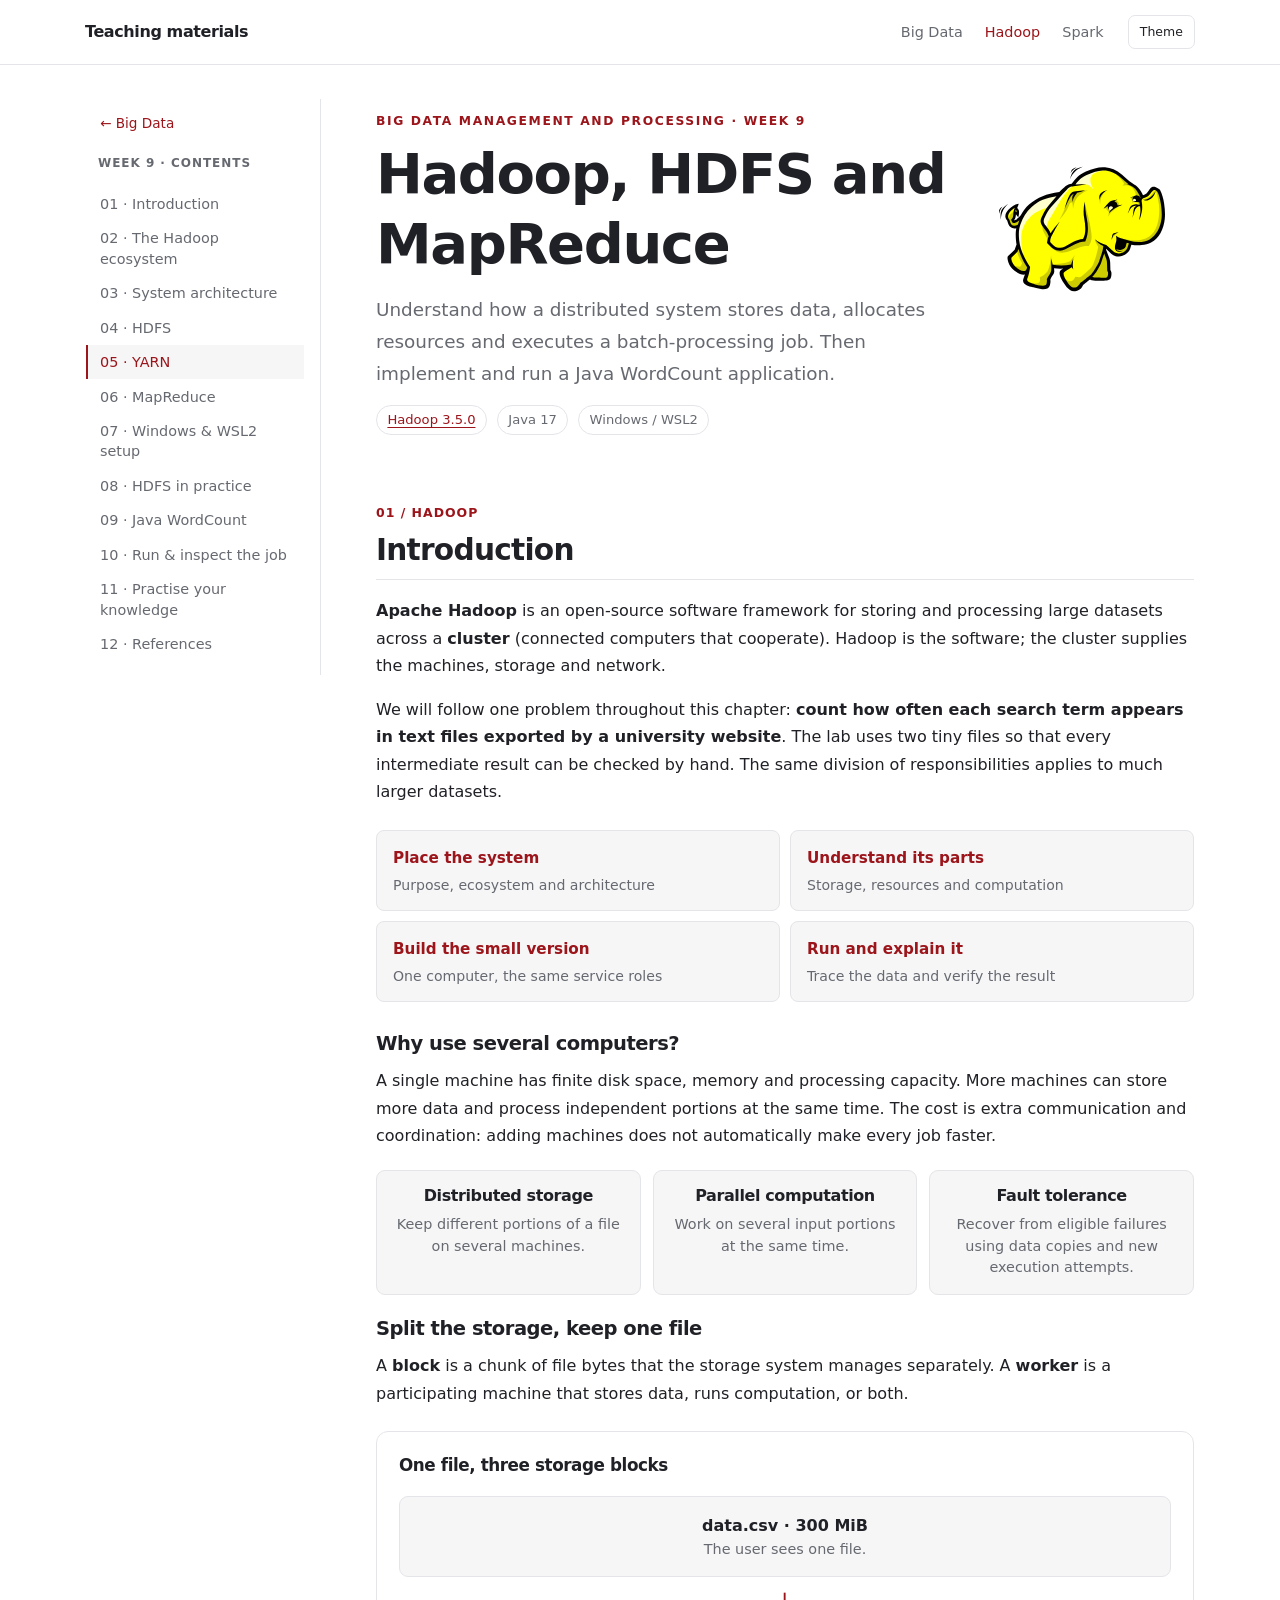
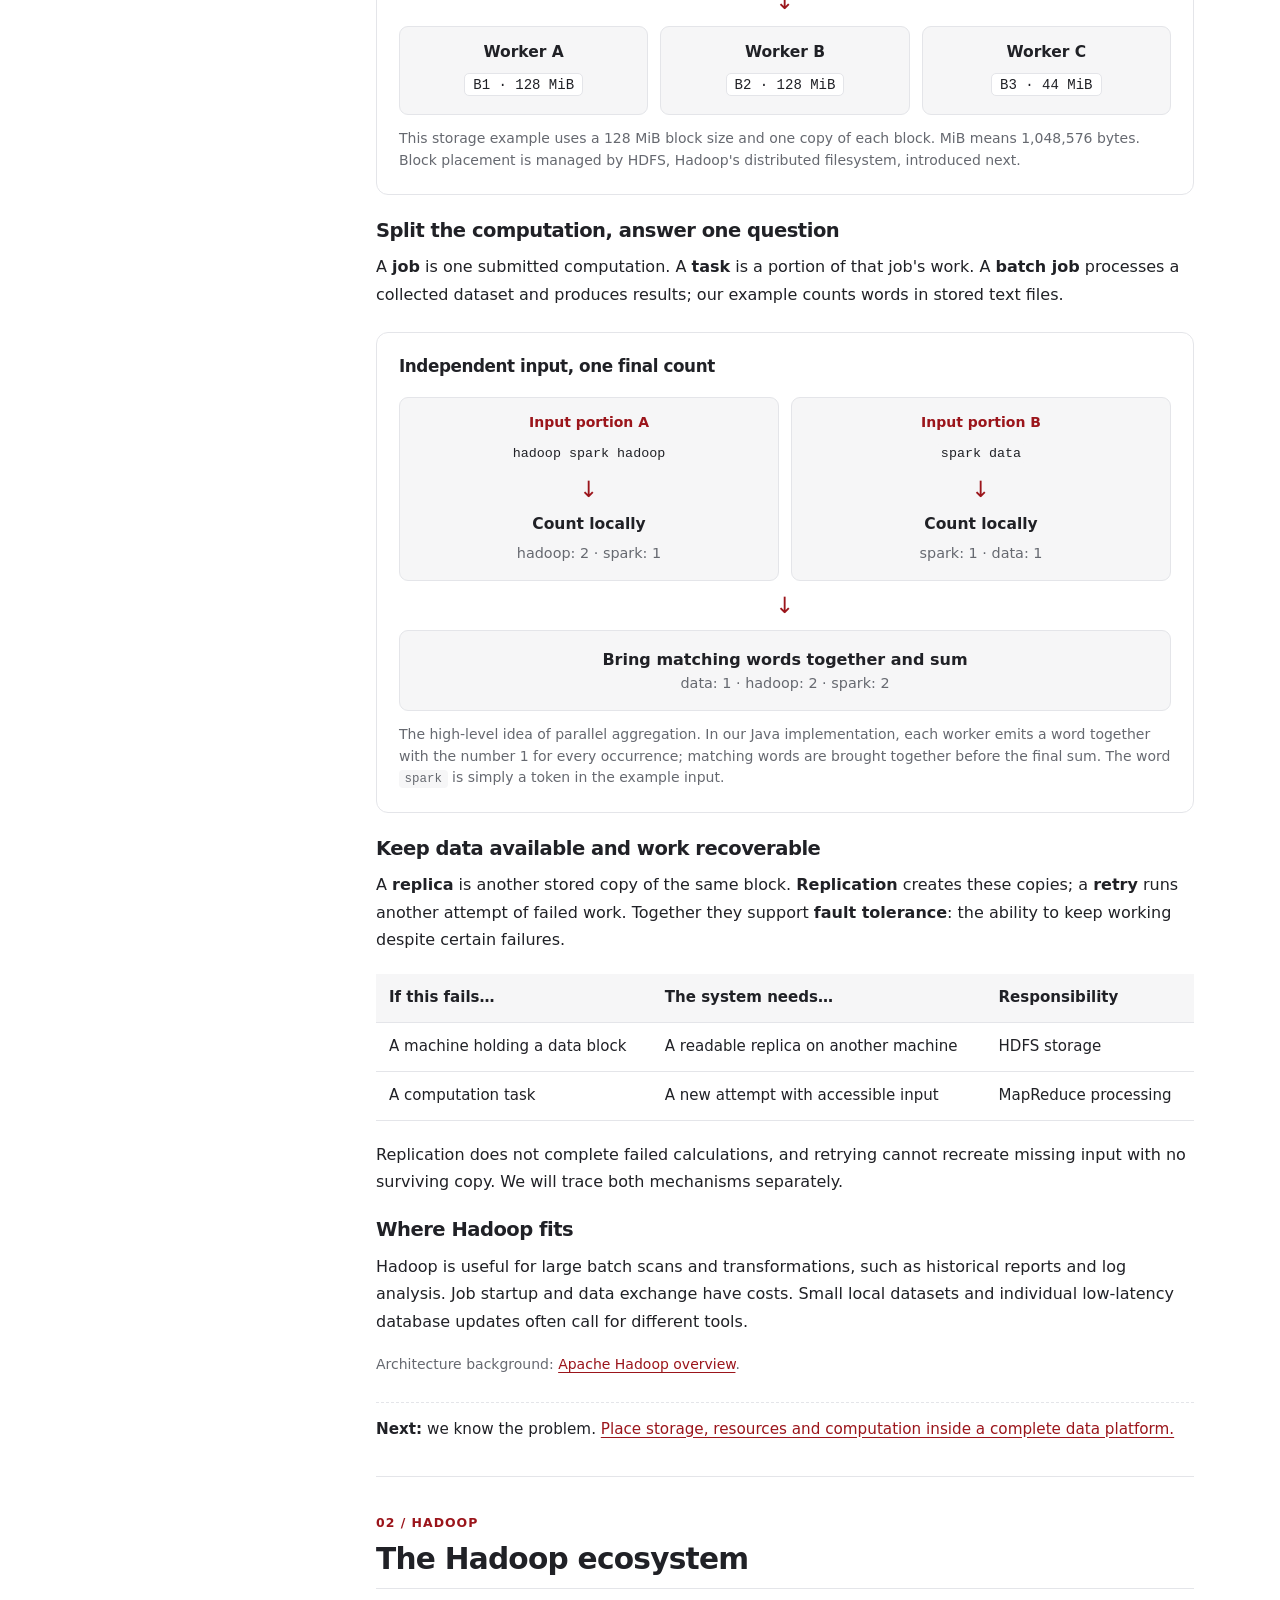
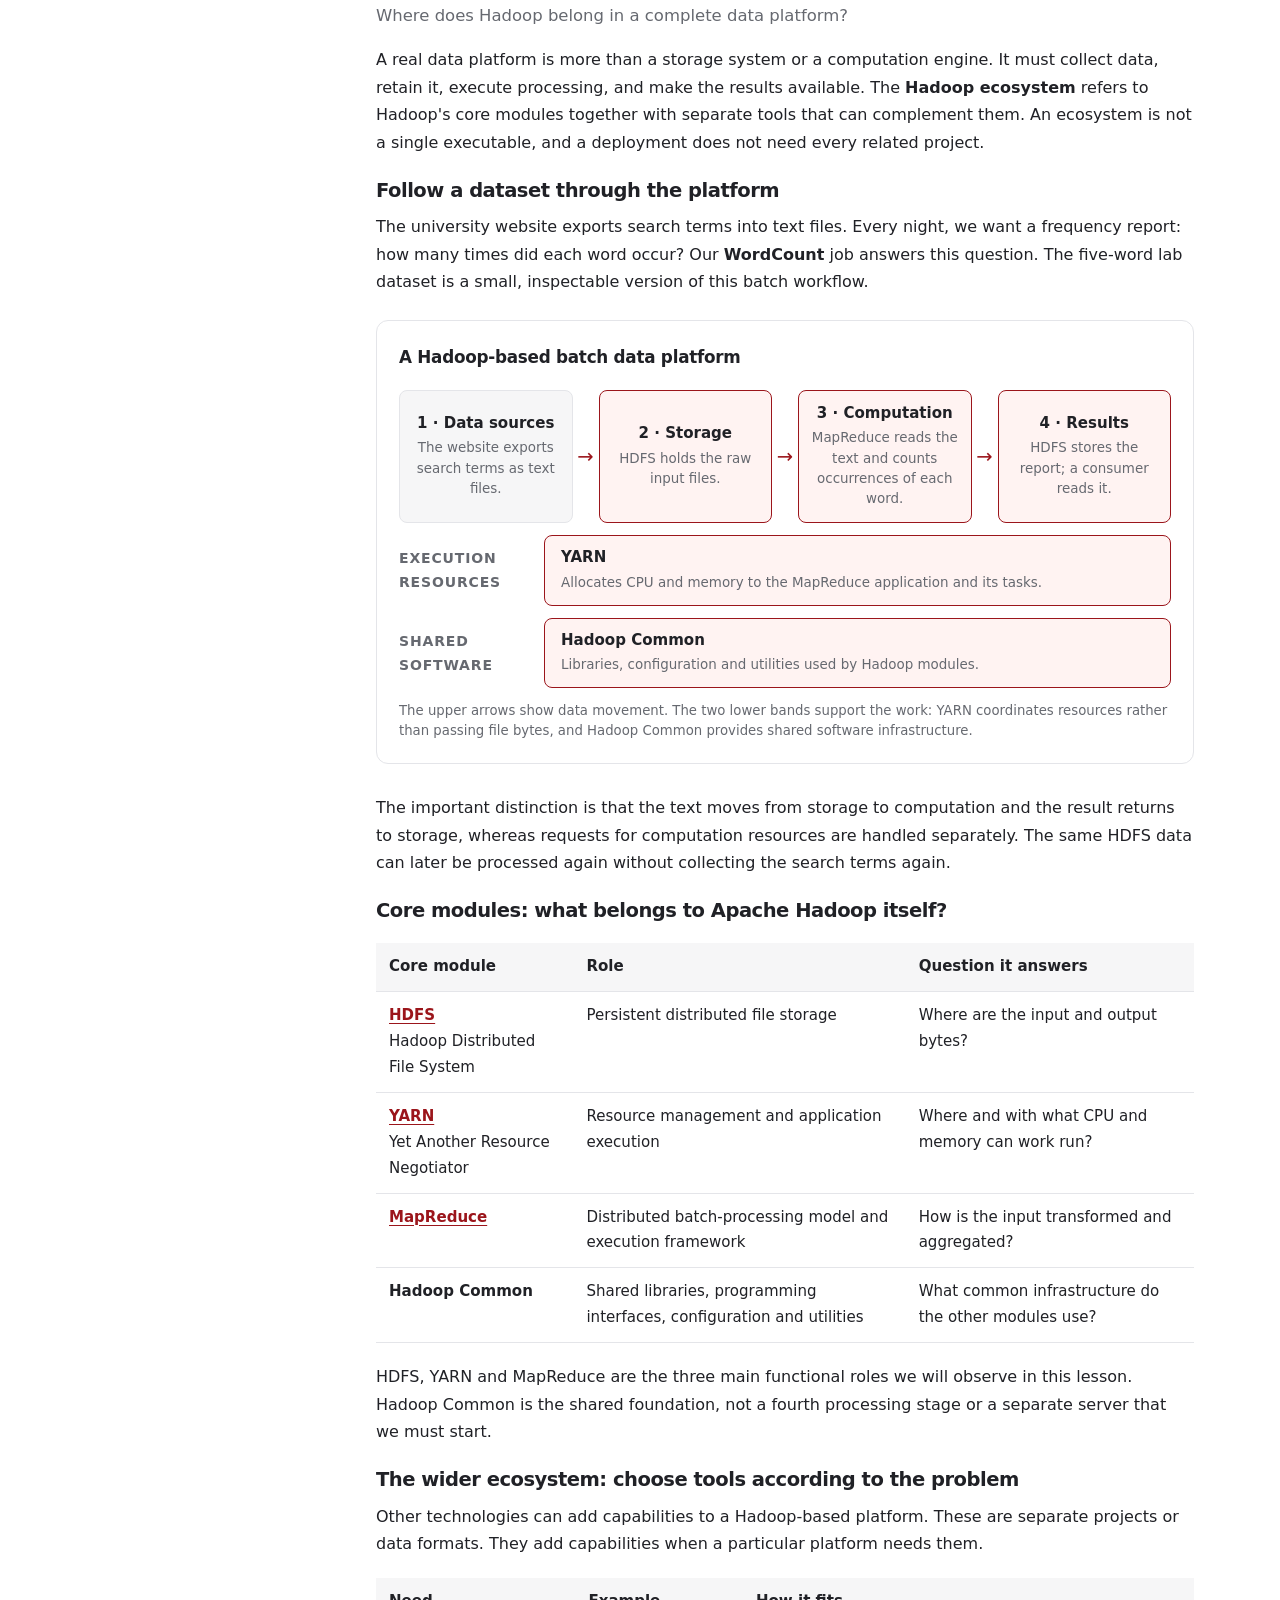
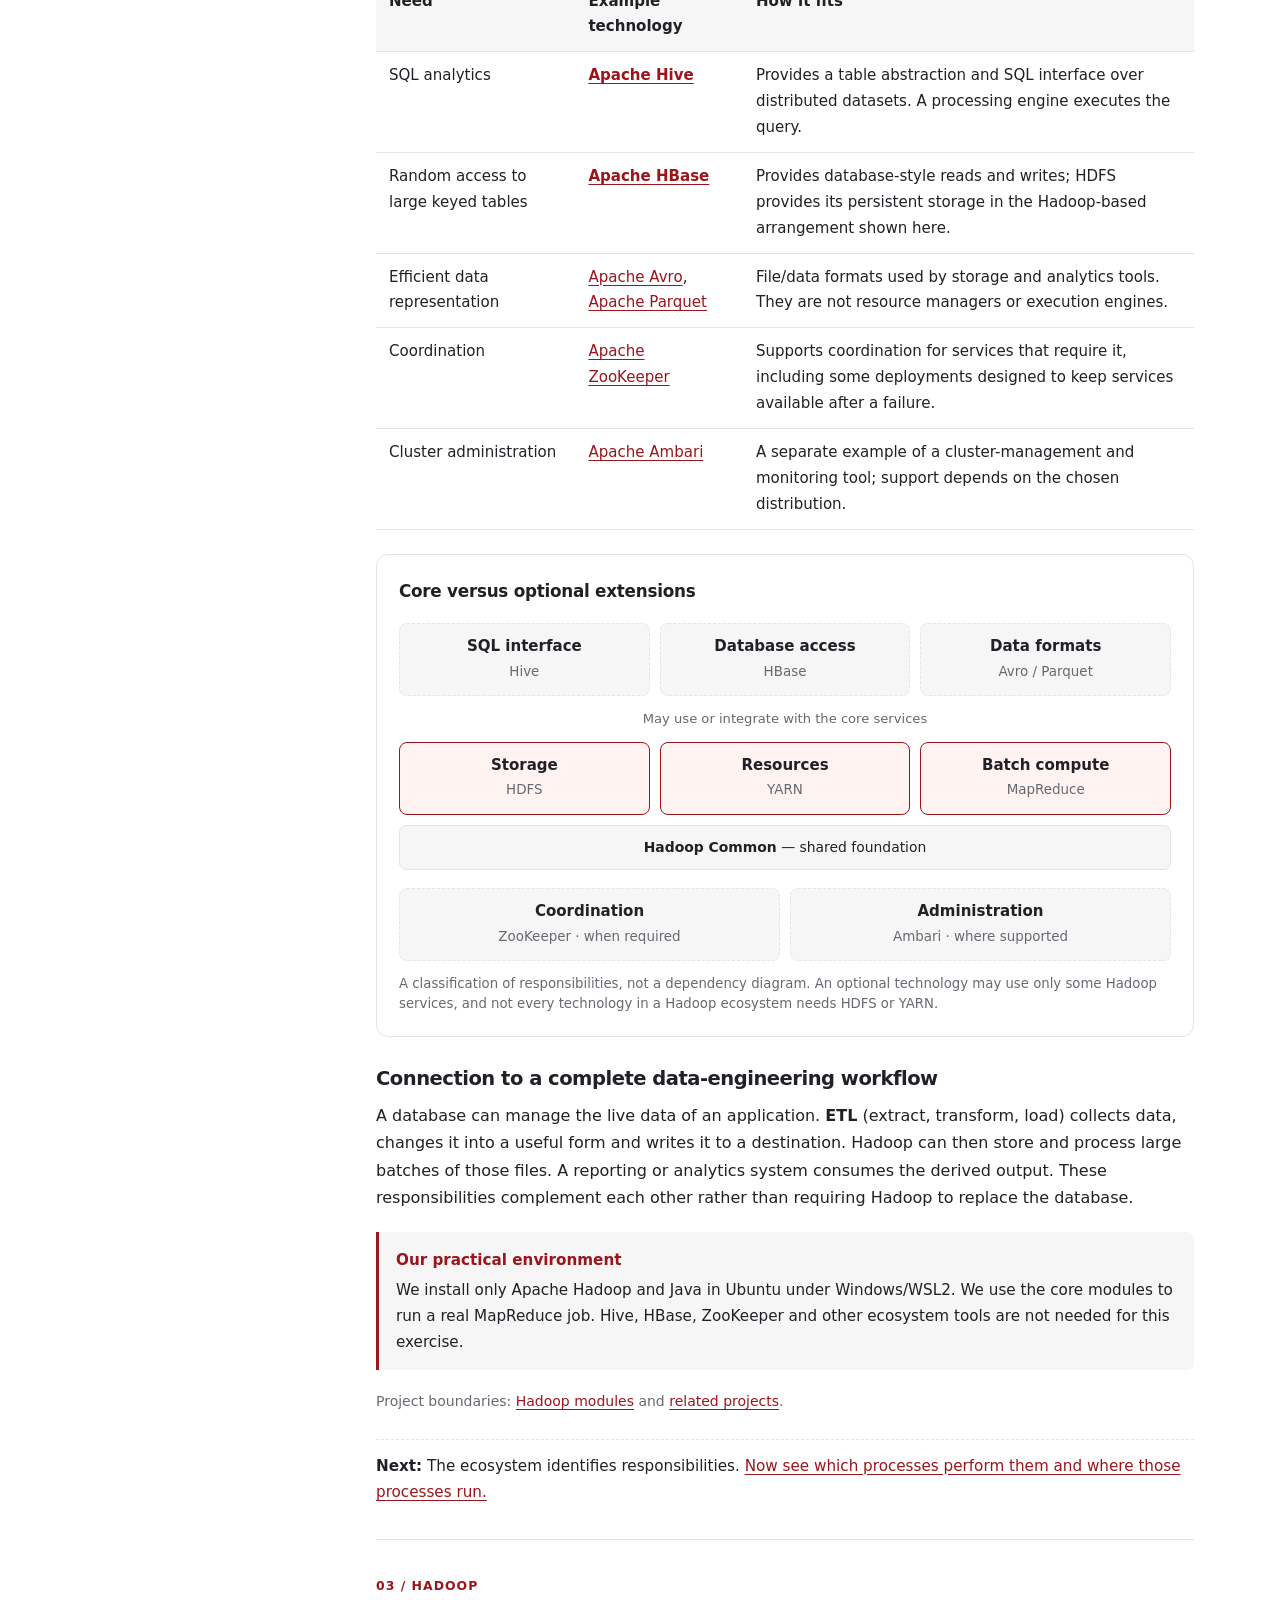
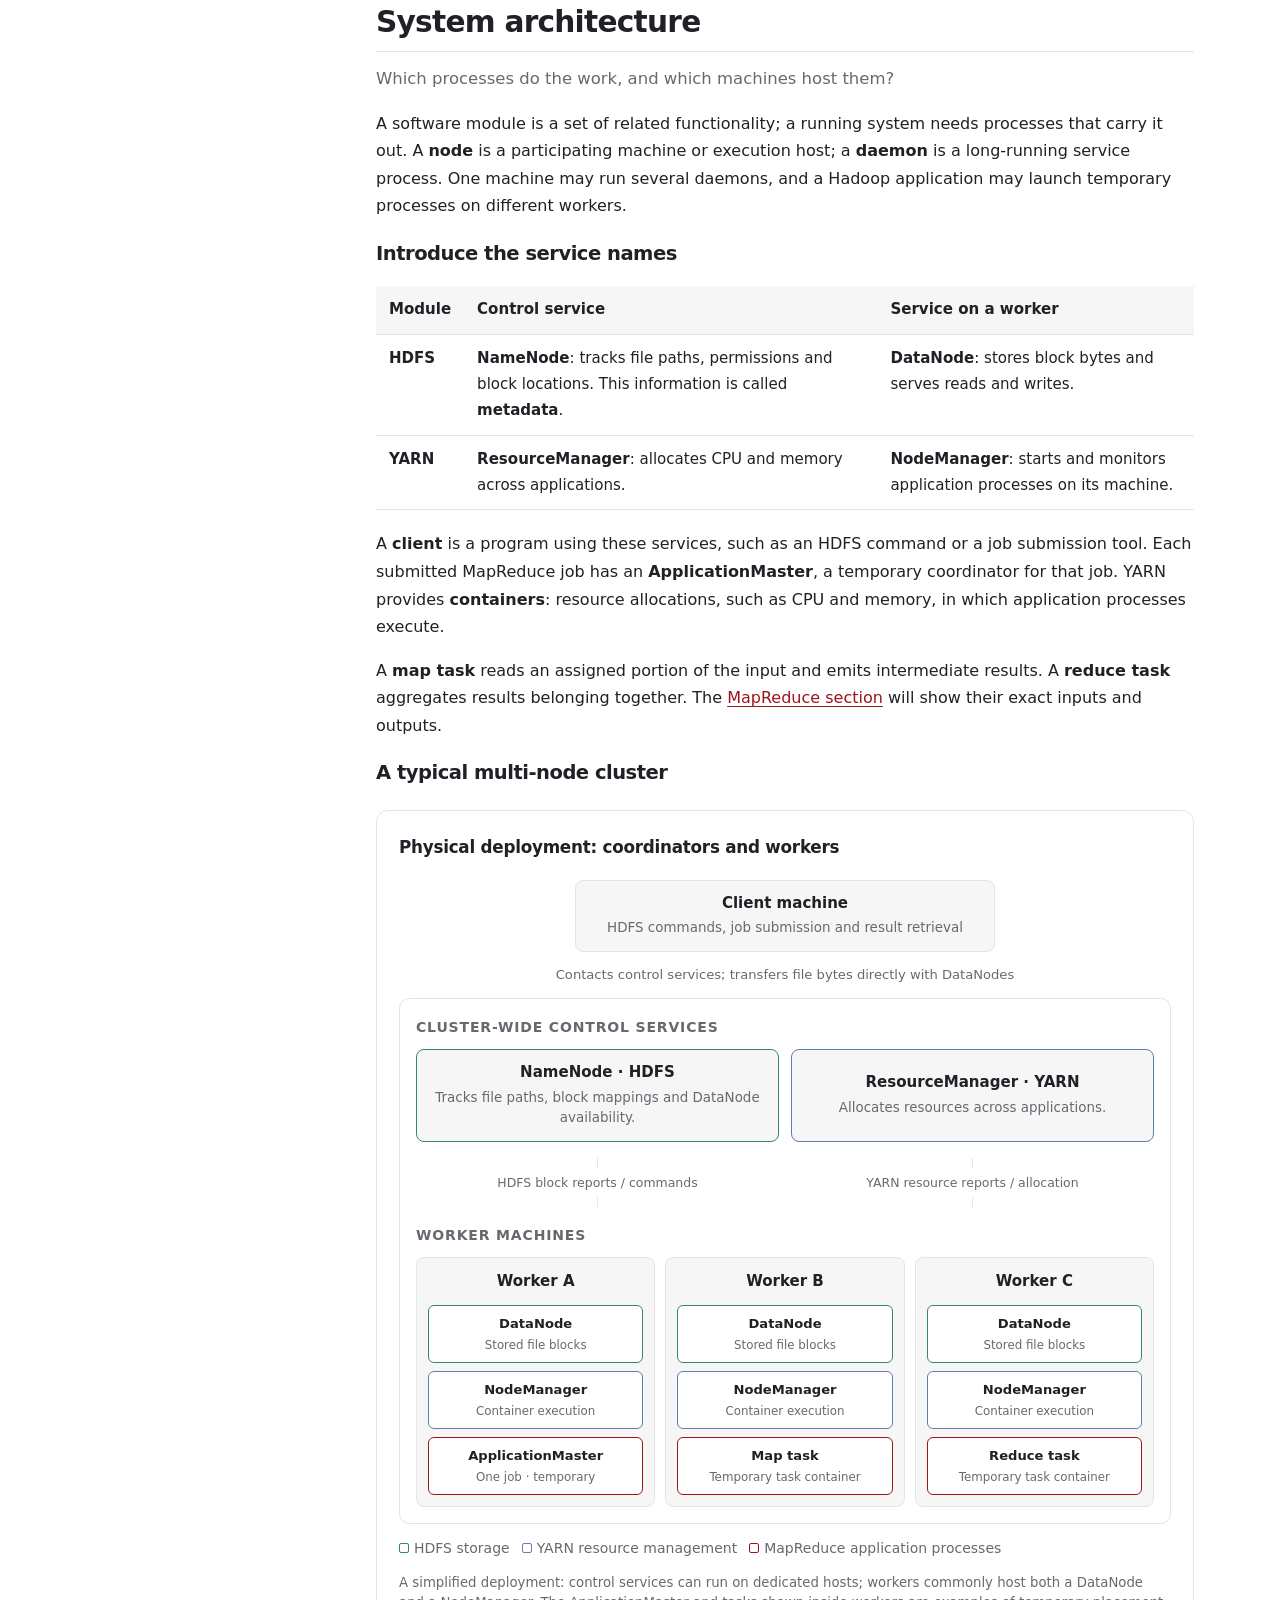
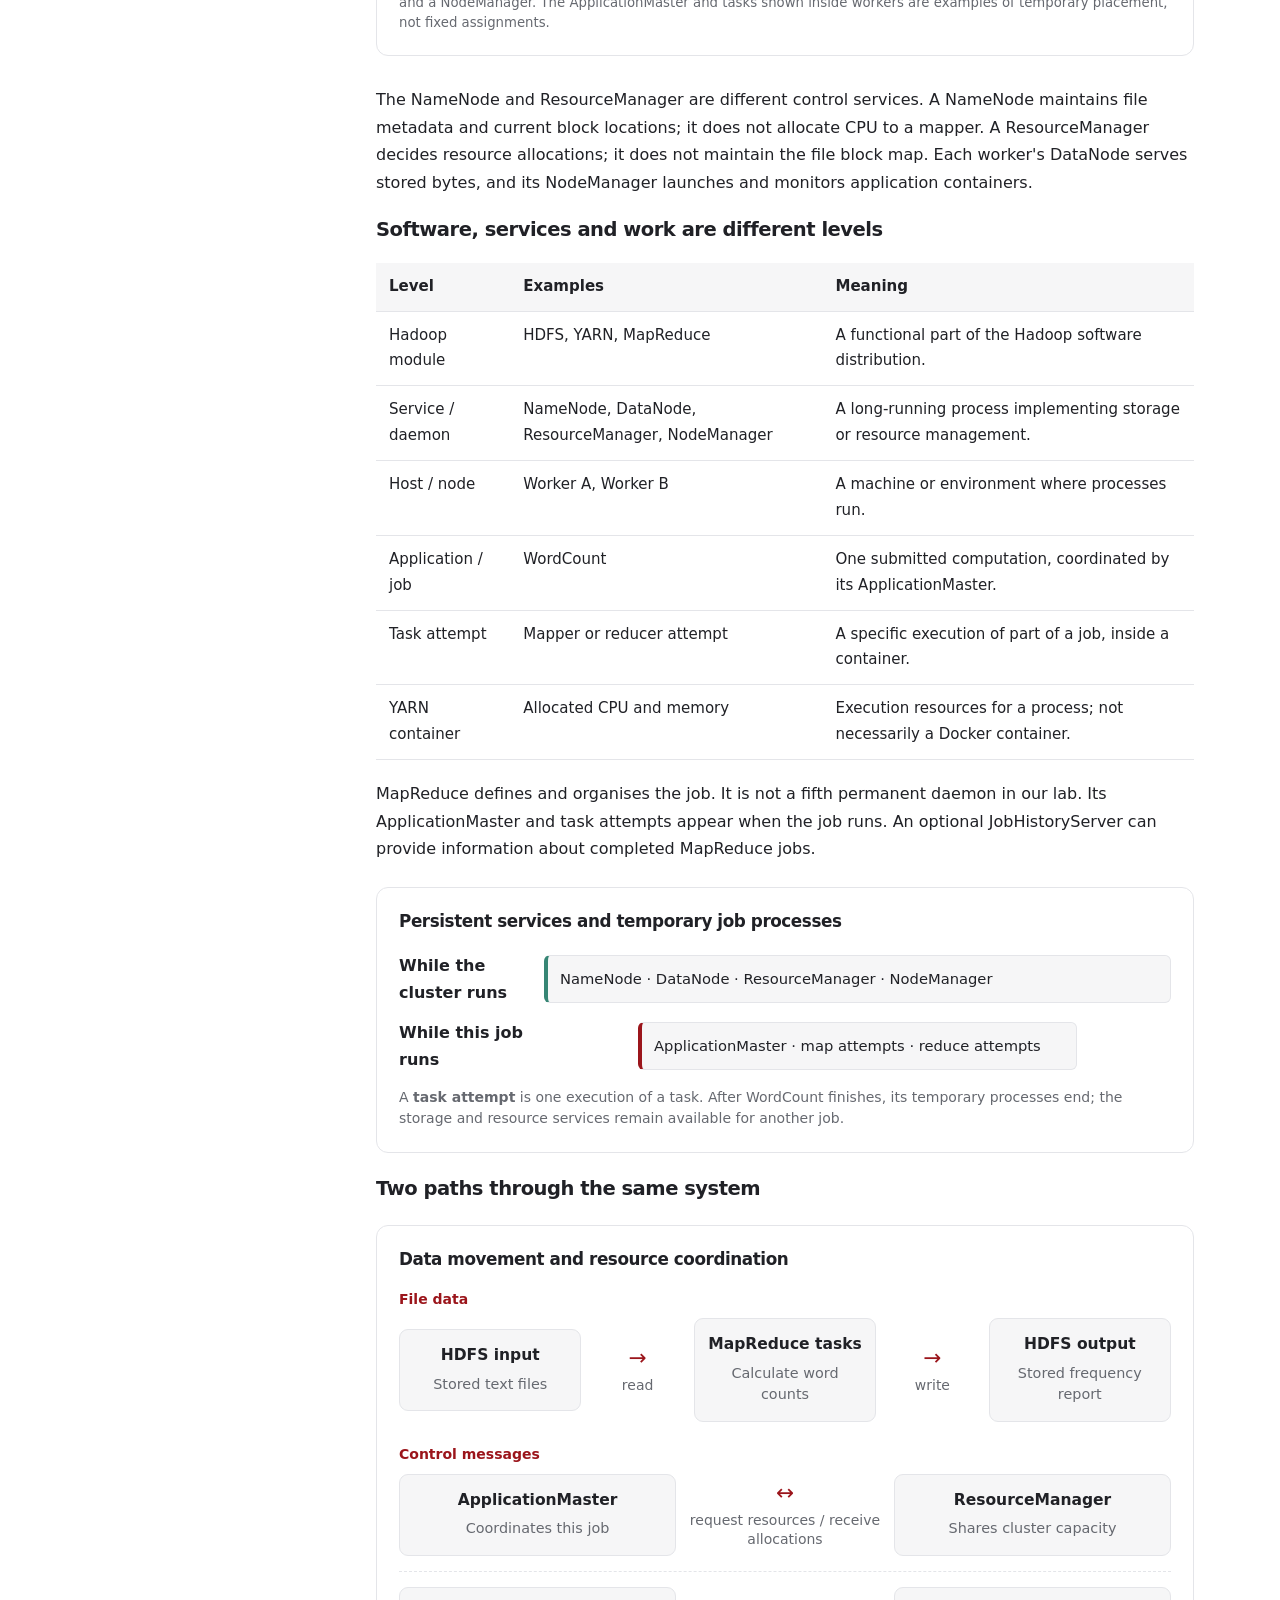
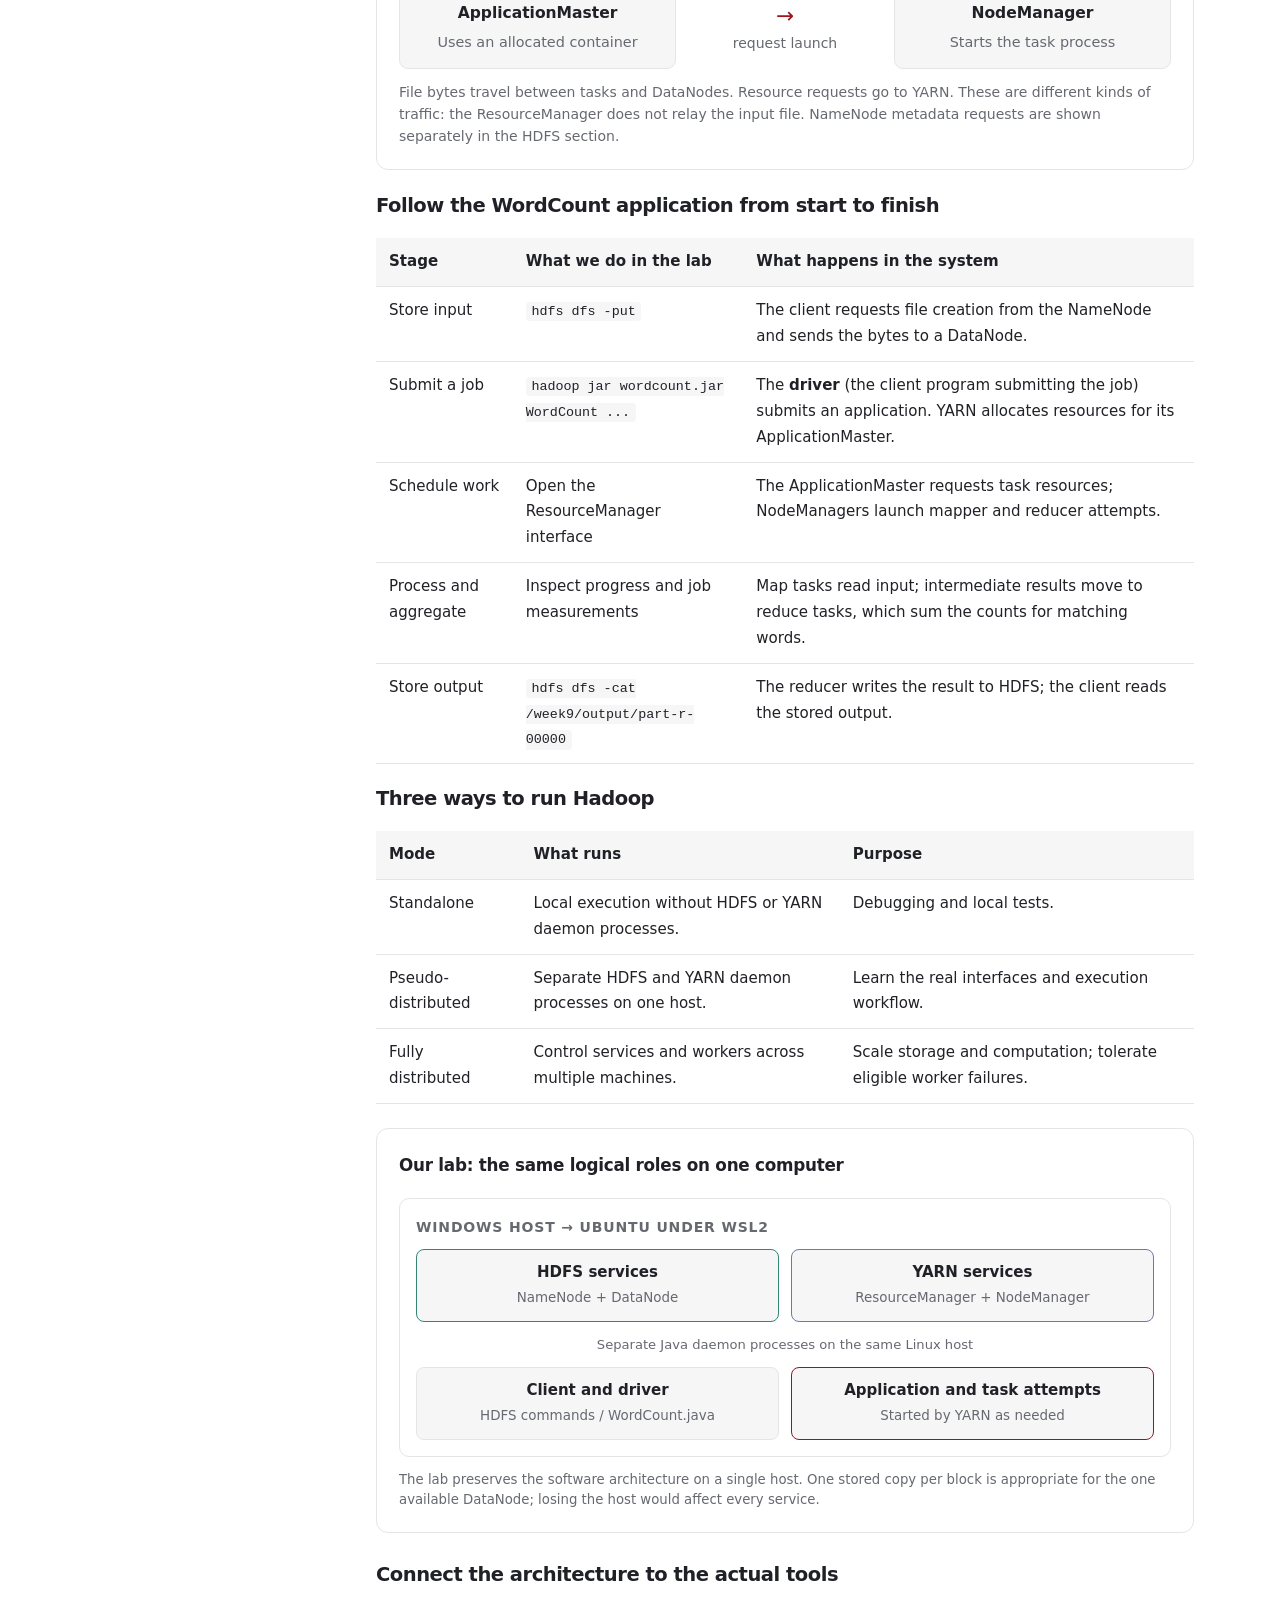
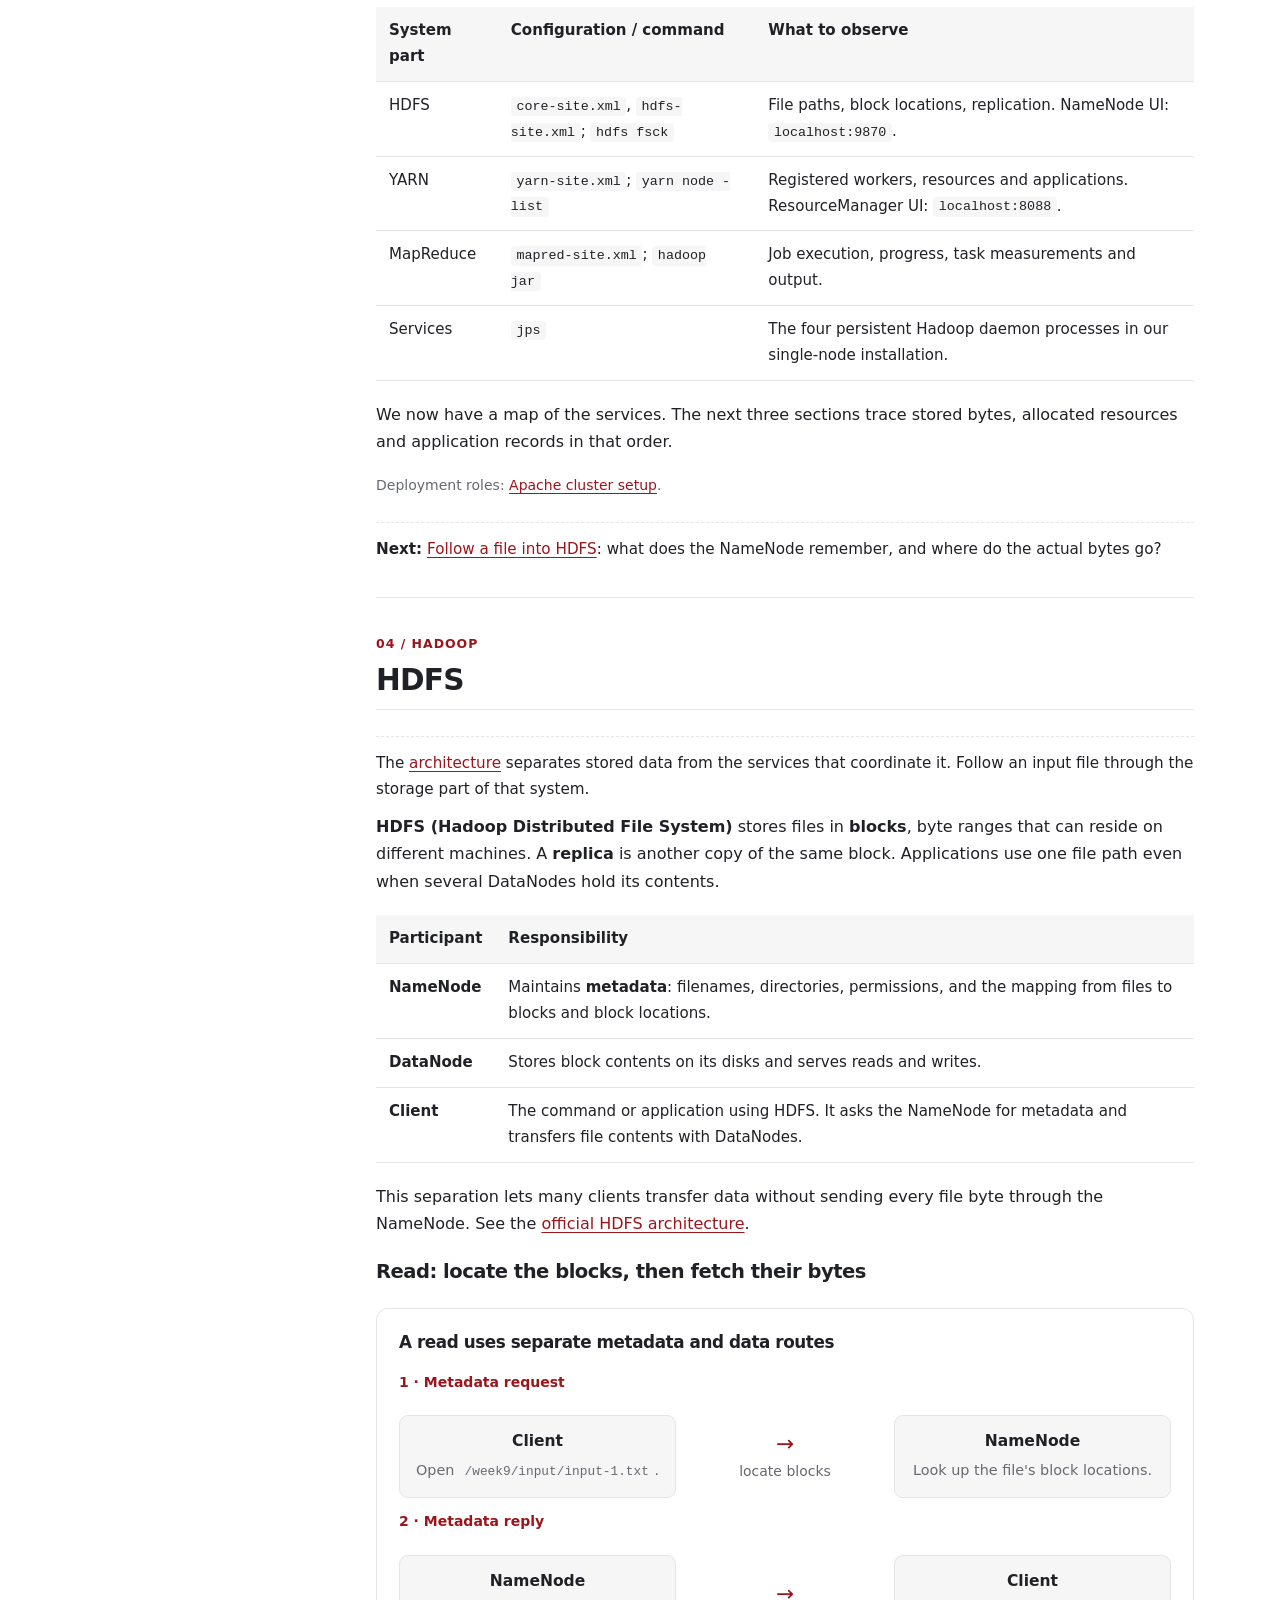
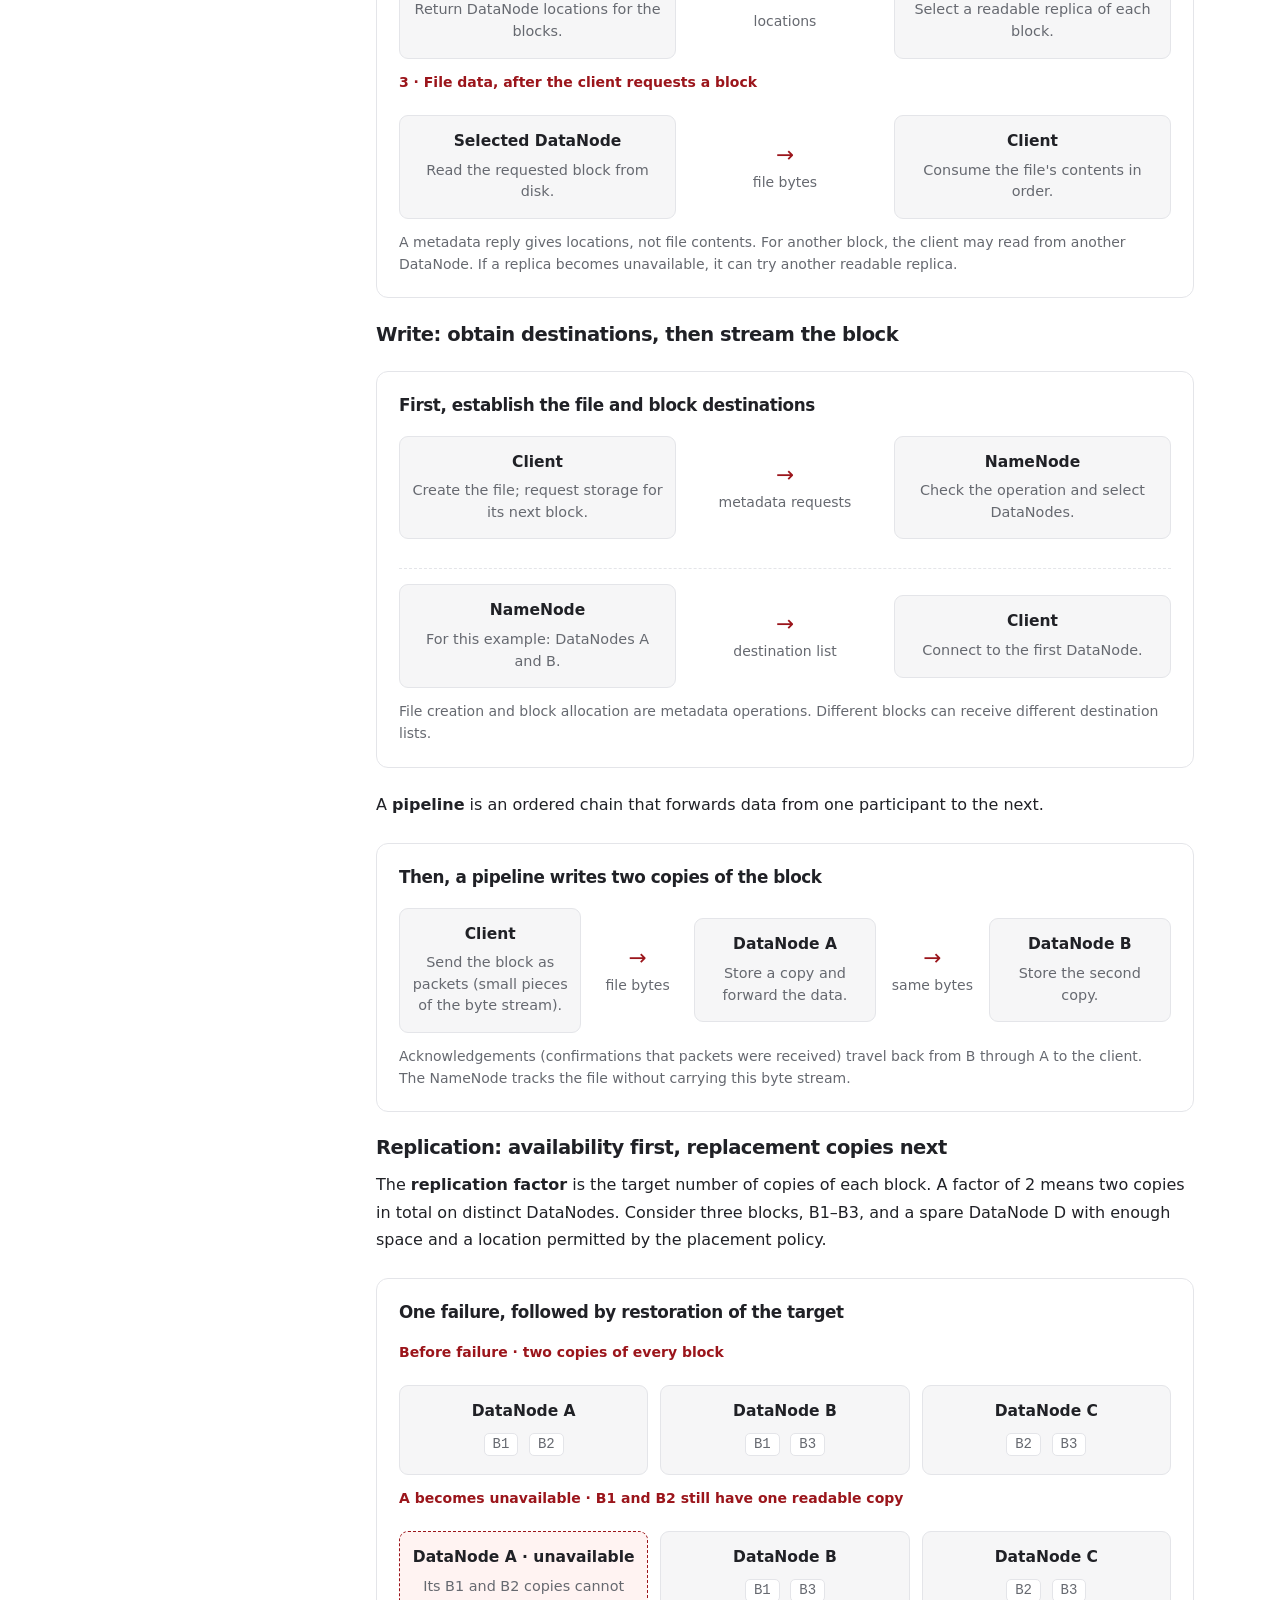
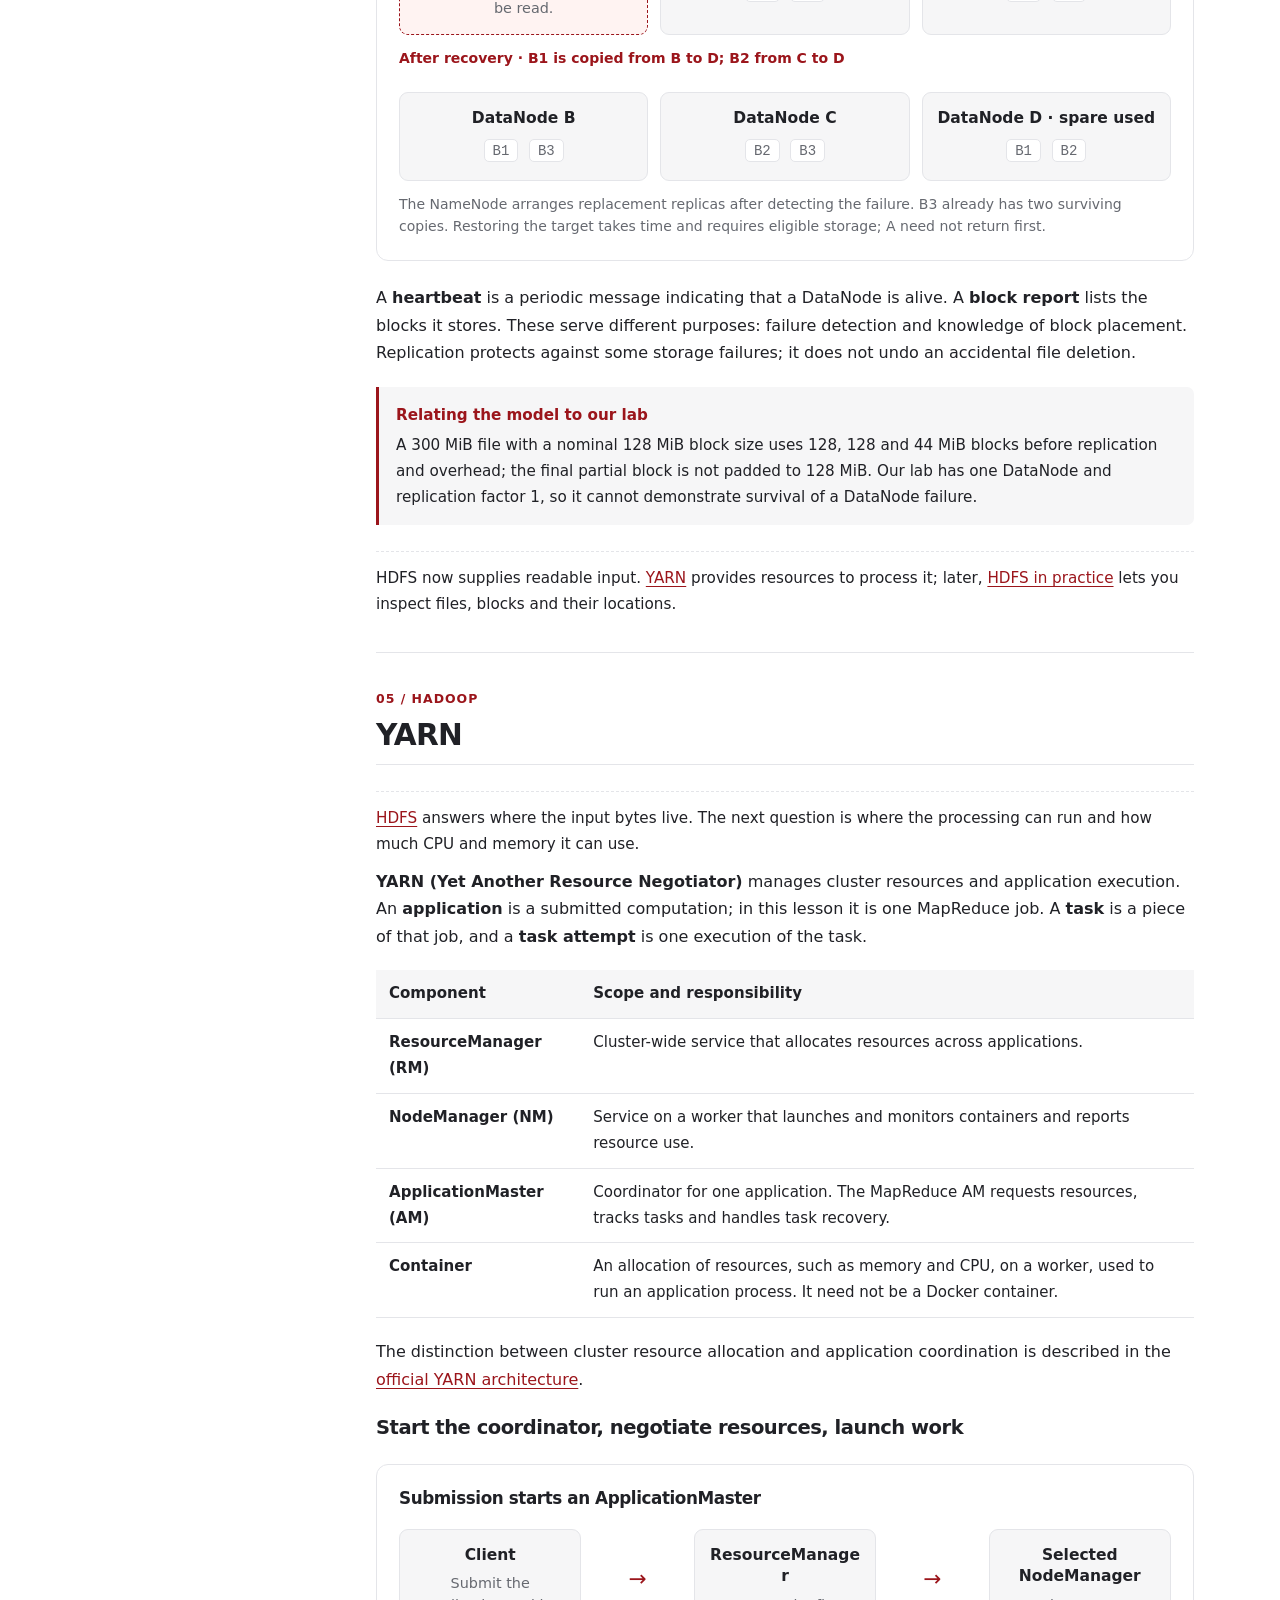
==== commit b4f0c2ee: "Replace low-resolution Hadoop mascot with vector artwork" ====
--- a/bigdata/hadoop/index.html
+++ b/bigdata/hadoop/index.html
@@ -1,5 +1,5 @@
 <!doctype html>
-<html lang="en"><head><meta charset="utf-8"><meta name="viewport" content="width=device-width,initial-scale=1"><meta name="color-scheme" content="light dark"><meta name="description" content="Learn Hadoop as a complete system: visual explanations of HDFS, YARN and MapReduce, followed by a Java WordCount lab on Windows and WSL2."><title>Hadoop, HDFS and MapReduce | Teaching materials</title><link rel="stylesheet" href="/assets/site.css"><link rel="stylesheet" href="/assets/hadoop-lesson.css"><script src="/assets/site.js" defer></script></head><body><header class="top"><div class="top-inner"><a href="/" class="brand">Teaching materials</a><nav aria-label="Main navigation"><a href="/bigdata/" >Big Data</a><a href="/bigdata/hadoop/" aria-current="page">Hadoop</a><a href="/bigdata/spark/" >Spark</a></nav><button class="theme" id="theme" type="button" aria-label="Toggle colour theme">Theme</button></div></header><div class="layout"><aside class="sidebar" aria-label="Lesson navigation"><a class="back" href="/bigdata/">← Big Data</a><div class="label">Week 9 · Contents</div><a href="#intro">01 · Introduction</a><a href="#ecosystem">02 · The Hadoop ecosystem</a><a href="#architecture">03 · System architecture</a><a href="#hdfs">04 · HDFS</a><a href="#yarn">05 · YARN</a><a href="#mapreduce">06 · MapReduce</a><a href="#setup">07 · Windows &amp; WSL2 setup</a><a href="#hdfs-lab">08 · HDFS in practice</a><a href="#java">09 · Java WordCount</a><a href="#run">10 · Run &amp; inspect the job</a><a href="#practice">11 · Practise your knowledge</a><a href="#references">12 · References</a></aside><main class="lesson"><div class="hero"><div><div class="eyebrow">Big Data Management and Processing · Week 9</div><h1>Hadoop, HDFS and MapReduce</h1><p class="lead">Understand how a distributed system stores data, allocates resources and executes a batch-processing job. Then implement and run a Java WordCount application.</p><div class="meta"><span><a href="https://hadoop.apache.org/releases">Hadoop 3.5.0</a></span><span>Java 17</span><span>Windows / WSL2</span></div></div><img src="/assets/hadoop-elephant.gif" alt="Apache Hadoop elephant mascot" width="171" height="100"></div><section class="section" id="intro"><div class="section-index">01 / HADOOP</div><h2>Introduction</h2>
+<html lang="en"><head><meta charset="utf-8"><meta name="viewport" content="width=device-width,initial-scale=1"><meta name="color-scheme" content="light dark"><meta name="description" content="Learn Hadoop as a complete system: visual explanations of HDFS, YARN and MapReduce, followed by a Java WordCount lab on Windows and WSL2."><title>Hadoop, HDFS and MapReduce | Teaching materials</title><link rel="stylesheet" href="/assets/site.css"><link rel="stylesheet" href="/assets/hadoop-lesson.css"><script src="/assets/site.js" defer></script></head><body><header class="top"><div class="top-inner"><a href="/" class="brand">Teaching materials</a><nav aria-label="Main navigation"><a href="/bigdata/" >Big Data</a><a href="/bigdata/hadoop/" aria-current="page">Hadoop</a><a href="/bigdata/spark/" >Spark</a></nav><button class="theme" id="theme" type="button" aria-label="Toggle colour theme">Theme</button></div></header><div class="layout"><aside class="sidebar" aria-label="Lesson navigation"><a class="back" href="/bigdata/">← Big Data</a><div class="label">Week 9 · Contents</div><a href="#intro">01 · Introduction</a><a href="#ecosystem">02 · The Hadoop ecosystem</a><a href="#architecture">03 · System architecture</a><a href="#hdfs">04 · HDFS</a><a href="#yarn">05 · YARN</a><a href="#mapreduce">06 · MapReduce</a><a href="#setup">07 · Windows &amp; WSL2 setup</a><a href="#hdfs-lab">08 · HDFS in practice</a><a href="#java">09 · Java WordCount</a><a href="#run">10 · Run &amp; inspect the job</a><a href="#practice">11 · Practise your knowledge</a><a href="#references">12 · References</a></aside><main class="lesson"><div class="hero"><div><div class="eyebrow">Big Data Management and Processing · Week 9</div><h1>Hadoop, HDFS and MapReduce</h1><p class="lead">Understand how a distributed system stores data, allocates resources and executes a batch-processing job. Then implement and run a Java WordCount application.</p><div class="meta"><span><a href="https://hadoop.apache.org/releases">Hadoop 3.5.0</a></span><span>Java 17</span><span>Windows / WSL2</span></div></div><img src="/assets/hadoop-elephant.svg" alt="Apache Hadoop elephant mascot" width="128" height="128"></div><section class="section" id="intro"><div class="section-index">01 / HADOOP</div><h2>Introduction</h2>
 <p><strong>Apache Hadoop</strong> is an open-source software framework for storing and processing large datasets across a <strong>cluster</strong> (connected computers that cooperate). Hadoop is the software; the cluster supplies the machines, storage and network.</p>
 <p>We will follow one problem throughout this chapter: <strong>count how often each search term appears in text files exported by a university website</strong>. The lab uses two tiny files so that every intermediate result can be checked by hand. The same division of responsibilities applies to much larger datasets.</p>
 <nav class="edu-route" aria-label="Learning route">
--- a/assets/site.css
+++ b/assets/site.css
@@ -5,13 +5,13 @@
 .top{position:sticky;top:0;z-index:20;background:var(--bg);border-bottom:1px solid var(--line);height:var(--top)}.top-inner{max-width:var(--max);height:100%;margin:auto;padding:0 25px;display:flex;align-items:center;gap:24px}.brand{font-weight:720;color:var(--text);text-decoration:none;letter-spacing:-.025em;white-space:nowrap}.top nav{margin-left:auto;display:flex;align-items:center;gap:22px}.top nav a{color:var(--muted);font-size:.9rem;text-decoration:none}.top nav a[aria-current],.top nav a:hover{color:var(--accent)}.theme,.copy,.control{border:1px solid var(--line);background:var(--panel);border-radius:7px;padding:.35rem .7rem;font-size:.78rem}.theme:hover,.copy:hover,.control:hover{border-color:var(--accent);color:var(--accent)}
 .landing{max-width:var(--max);margin:0 auto;padding:88px 28px 110px}.eyebrow{font-size:.77rem;font-weight:730;text-transform:uppercase;letter-spacing:.13em;color:var(--accent)}.lead{color:var(--muted);font-size:1.15rem;max-width:720px}.tiles{display:grid;grid-template-columns:repeat(auto-fit,minmax(240px,1fr));gap:18px;margin-top:38px}.tile{display:block;border:1px solid var(--line);border-radius:12px;padding:25px;background:var(--panel);text-decoration:none;color:var(--text)}.tile:hover{border-color:var(--accent);text-decoration:none}.tile h2,.tile h3{font-size:1.35rem;border:0;padding:0;margin:.6rem 0}.tile p{color:var(--muted);font-size:.94rem}.tile small{color:var(--accent);font-weight:650}.muted{color:var(--muted)}
 .layout{max-width:var(--max);margin:auto;display:grid;grid-template-columns:235px minmax(0,1fr);gap:55px;padding:34px 26px 80px}.sidebar{position:sticky;top:calc(var(--top) + 25px);max-height:calc(100dvh - var(--top) - 50px);overflow:auto;align-self:start;padding:8px 16px 14px 0;border-right:1px solid var(--line)}.sidebar a{display:block;text-decoration:none;font-size:.9rem;color:var(--muted);padding:.45rem .75rem;border-left:2px solid transparent;line-height:1.4}.sidebar a:hover,.sidebar a.active{color:var(--accent);border-color:var(--accent);background:var(--surface)}.sidebar .label{font-size:.75rem;color:var(--muted);font-weight:700;text-transform:uppercase;letter-spacing:.08em;margin:.8rem .75rem}.sidebar .back{color:var(--accent);font-size:.85rem;margin-bottom:.8rem}.lesson{min-width:0;max-width:850px}.hero{padding:12px 0 32px;display:grid;grid-template-columns:1fr auto;gap:18px;align-items:start}.hero img{width:118px;height:auto;margin-top:28px;background:white;padding:7px;border-radius:8px}
-.hero img[src="/assets/hadoop-elephant.gif"]{width:225px;max-width:100%;height:auto}.meta{font-size:.82rem;color:var(--muted);display:flex;gap:10px;flex-wrap:wrap}.meta span{border:1px solid var(--line);padding:.17rem .65rem;border-radius:20px}.section{padding:35px 0 26px}.section+.section{border-top:1px solid var(--line)}.section-index{font-size:.78rem;color:var(--accent);font-weight:700;letter-spacing:.08em;margin-bottom:.5rem}
+.hero img[src="/assets/hadoop-elephant.svg"]{width:225px;max-width:100%;height:auto;aspect-ratio:5/4;object-fit:contain}.meta{font-size:.82rem;color:var(--muted);display:flex;gap:10px;flex-wrap:wrap}.meta span{border:1px solid var(--line);padding:.17rem .65rem;border-radius:20px}.section{padding:35px 0 26px}.section+.section{border-top:1px solid var(--line)}.section-index{font-size:.78rem;color:var(--accent);font-weight:700;letter-spacing:.08em;margin-bottom:.5rem}
 .cards{display:grid;grid-template-columns:repeat(auto-fit,minmax(165px,1fr));gap:12px;margin:20px 0}.mini,.node{border:1px solid var(--line);border-radius:9px;padding:15px;background:var(--surface);text-align:center}.mini h3,.node h3{font-size:1rem;margin:0 0 .55rem}.mini p,.node p{font-size:.9rem;margin:0;color:var(--muted);line-height:1.5}.mini strong{color:var(--accent)}.diagram{border:1px solid var(--line);border-radius:12px;padding:22px;margin:24px 0;background:var(--panel)}.diagram figcaption{font-size:.83rem;color:var(--muted);margin-top:13px;line-height:1.5}.diagram .center{text-align:center}.arrow{font-size:1.4rem;color:var(--accent);text-align:center;line-height:1.4;display:block;padding:7px}.flow{display:grid;grid-template-columns:minmax(0,1fr) 22px minmax(0,1fr) 22px minmax(0,1fr);align-items:center;gap:4px}.blockbar{display:flex;border-radius:7px;overflow:hidden;border:1px solid var(--line);margin:16px 0}.blockbar div{background:var(--soft);border-right:1px solid var(--line);padding:12px 5px;text-align:center;color:var(--accent);font-size:.82rem;font-weight:700}.blockbar div:last-child{border:0}.cluster-nodes{display:grid;grid-template-columns:repeat(3,1fr);gap:10px}.worker{border:1px solid var(--line);padding:10px;border-radius:9px;text-align:center;background:var(--surface);font-size:.9rem}.worker b{display:block;margin-bottom:6px}.chip{display:inline-block;padding:.15rem .5rem;margin:3px;border:1px solid var(--line);background:var(--bg);border-radius:5px;font: .85rem ui-monospace,monospace}.chip.hot{color:var(--accent);border-color:var(--accent)}.stack{display:grid;gap:9px}.layer{padding:12px 14px;text-align:center;border:1px solid var(--line);border-radius:7px;background:var(--surface);font-size:.93rem}.layer b{color:var(--accent)}.note{border-left:3px solid var(--accent);background:var(--surface);border-radius:0 7px 7px 0;padding:15px 17px;margin:20px 0;font-size:.95rem}.note strong{display:block;margin-bottom:4px;color:var(--accent)}.note.warning{background:var(--soft)}.table-wrap{overflow:auto;margin:20px 0}table{width:100%;border-collapse:collapse;font-size:.94rem}th,td{text-align:left;padding:11px 13px;border-bottom:1px solid var(--line);vertical-align:top}th{background:var(--surface);font-weight:700}
 .code{border:1px solid var(--line);border-radius:9px;overflow:hidden;margin:17px 0 25px}.code-head{background:var(--surface);display:flex;justify-content:space-between;align-items:center;padding:7px 12px;color:var(--muted);font-size:.78rem;font-weight:650;border-bottom:1px solid var(--line)}pre{overflow-x:auto;background:var(--code);padding:16px 18px;margin:0;line-height:1.65;tab-size:4}pre code{padding:0;background:none;color:var(--text);white-space:pre;font-size:.85rem;overflow-wrap:normal}.step{display:grid;grid-template-columns:32px minmax(0,1fr);gap:14px;margin:26px 0}.step-no{width:30px;height:30px;border:1px solid var(--accent);border-radius:50%;font-size:.85rem;line-height:28px;text-align:center;color:var(--accent);font-weight:700}.step h3{margin:.1rem 0 .65rem}.step p{margin:.6rem 0}.actions{display:flex;flex-wrap:wrap;gap:10px;margin:18px 0}.btn{border:1px solid var(--line);border-radius:7px;padding:.55rem .85rem;text-decoration:none;color:var(--accent);font-size:.9rem;background:var(--panel)}.btn:hover{border-color:var(--accent);text-decoration:none}.btn.primary{background:var(--soft);border-color:var(--accent);font-weight:650}
 details{border:1px solid var(--line);border-radius:7px;margin:12px 0;padding:11px 15px}summary{cursor:pointer;font-weight:650}details[open] summary{margin-bottom:10px;color:var(--accent)}.mr-controls{display:flex;flex-wrap:wrap;gap:6px;margin:12px 0}.control[aria-pressed=true]{border-color:var(--accent);color:var(--accent);background:var(--soft);font-weight:700}.phase{margin:15px 0}.phase .phase-title{font-size:1.1rem;font-weight:700}.phase [hidden]{display:none}.phase-row{display:grid;grid-template-columns:repeat(auto-fit,minmax(140px,1fr));gap:10px}.phase-row .mini code{white-space:pre-line;background:none}.footer{max-width:var(--max);margin:auto;padding:23px 26px 34px;border-top:1px solid var(--line);display:flex;justify-content:space-between;gap:15px;font-size:.82rem;color:var(--muted)}
 @media(max-width:800px){.layout{display:block;padding:20px 20px 55px}.sidebar{position:static;border-right:0;border-bottom:1px solid var(--line);max-height:none;padding-bottom:18px;margin-bottom:23px}.sidebar .label{margin:0}.sidebar a{display:inline-block;padding:.35rem .55rem;border-left:0;border-bottom:2px solid transparent;font-size:.82rem}.sidebar .back{display:block}.hero{padding-top:8px}.top-inner{gap:12px;padding:0 15px}.brand{font-size:.86rem}.top nav{gap:12px}.top nav a{font-size:.8rem}.top .theme{font-size:.72rem}.landing{padding:55px 22px 85px}.hero img{width:85px}.flow{grid-template-columns:1fr}.flow>.arrow{transform:rotate(90deg)}.footer{display:block}.cluster-nodes{grid-template-columns:repeat(3,minmax(0,1fr))}.diagram{padding:15px}}
 @media(max-width:450px){.brand{max-width:85px;white-space:normal;line-height:1.1}.top nav{gap:10px}.hero{grid-template-columns:1fr}.hero img{margin-top:0;order:-1}.cluster-nodes{grid-template-columns:1fr}.worker{padding:9px}.step{grid-template-columns:25px minmax(0,1fr);gap:10px}.step-no{width:24px;height:24px;line-height:22px}}
-@media(max-width:800px){.hero img[src="/assets/hadoop-elephant.gif"]{width:110px}}
+@media(max-width:800px){.hero img[src="/assets/hadoop-elephant.svg"]{width:110px}}
 @media print{.top,.sidebar,.footer,.copy,.theme,.mr-controls{display:none}.layout{display:block;padding:0}.hero img{width:85px}.section{break-inside:auto}.diagram,.note,.code{break-inside:avoid}body{color:#111;background:white}pre{white-space:pre-wrap}}
 /* System-level architecture diagrams */
 .system-figure{margin:24px 0 30px}
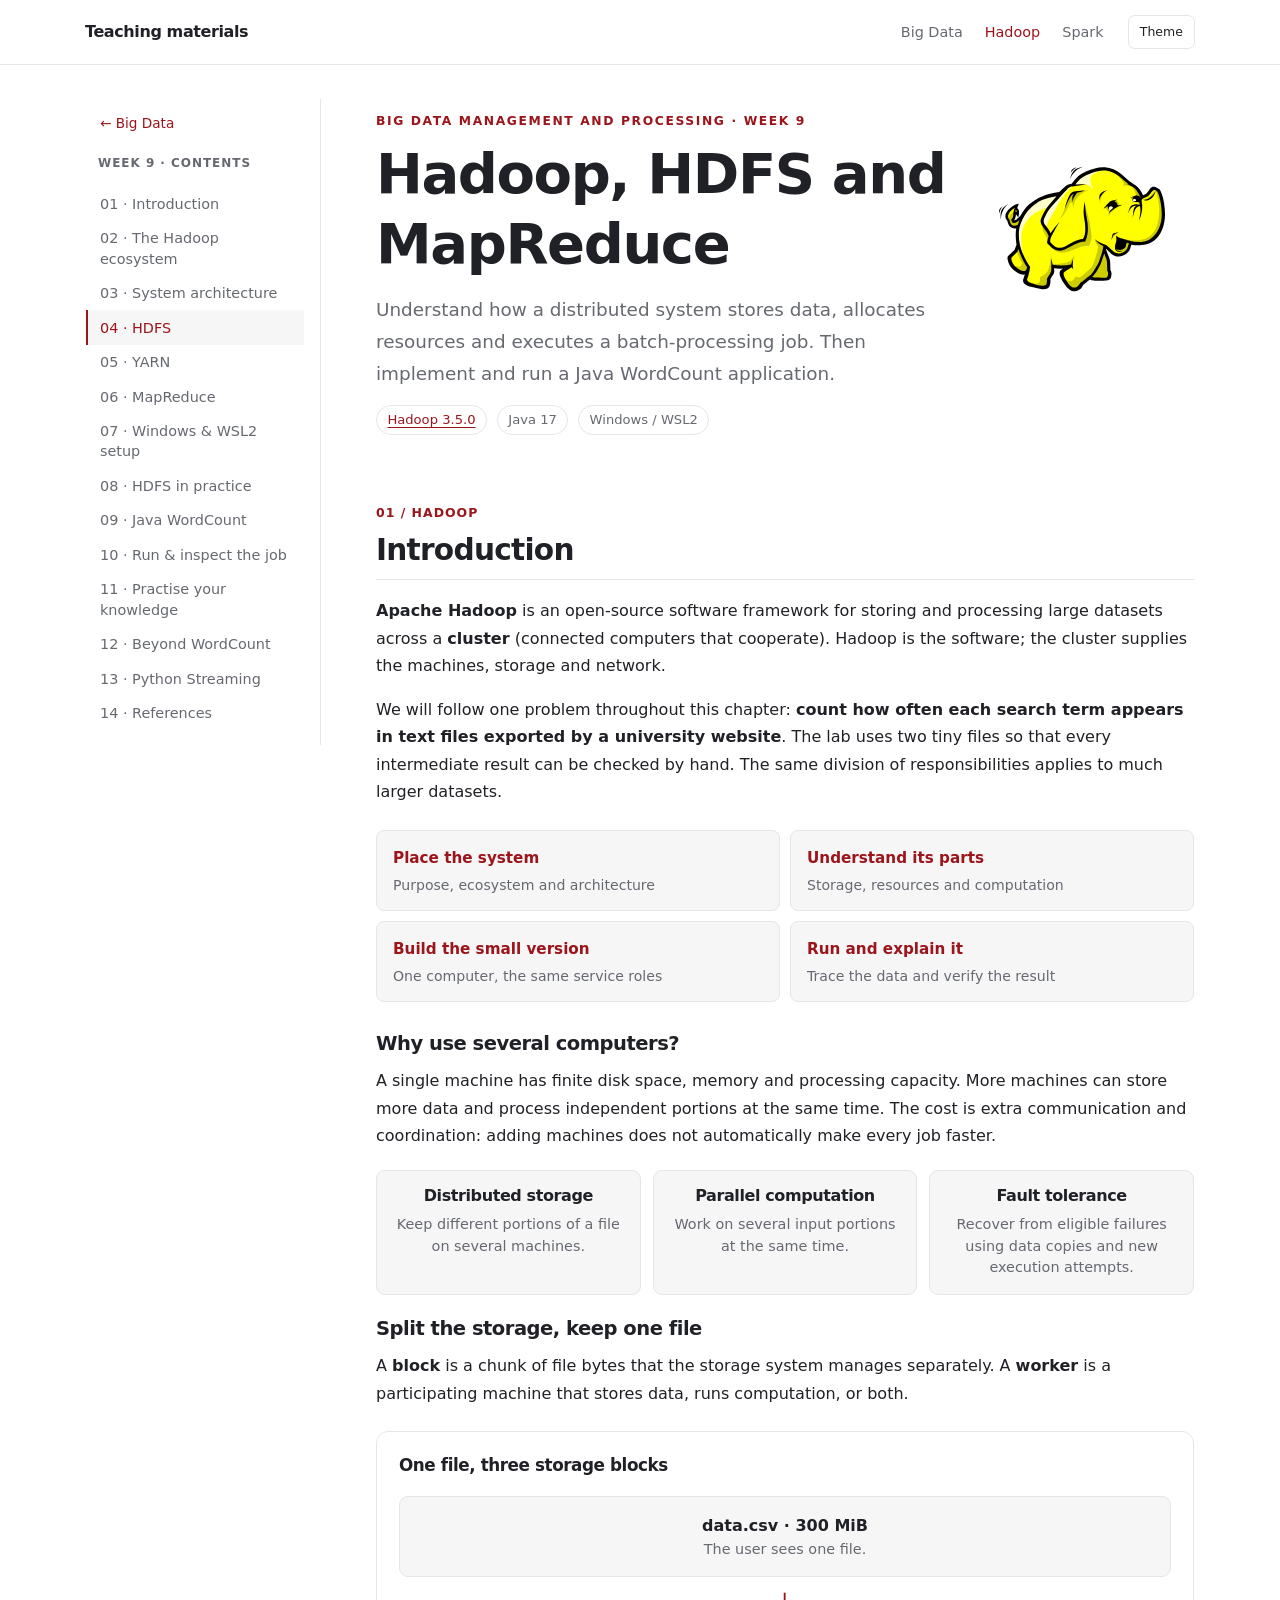
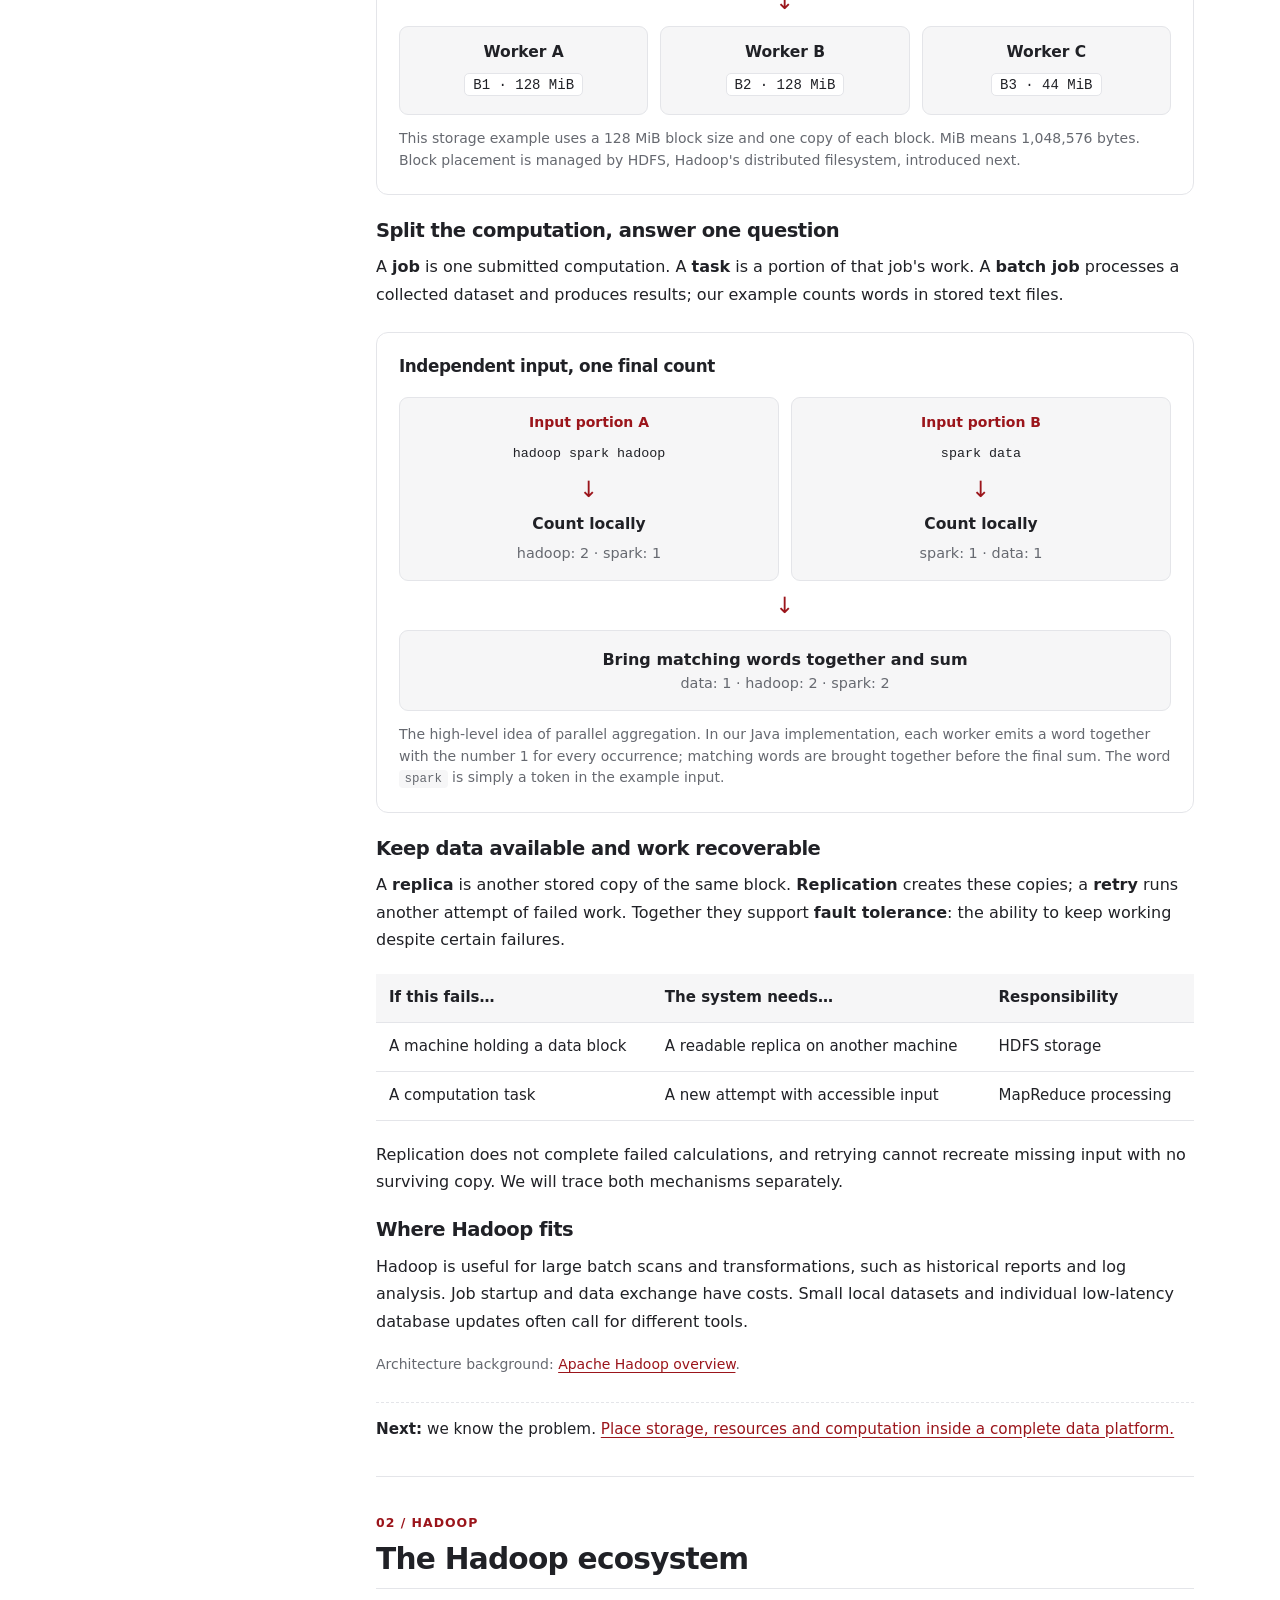
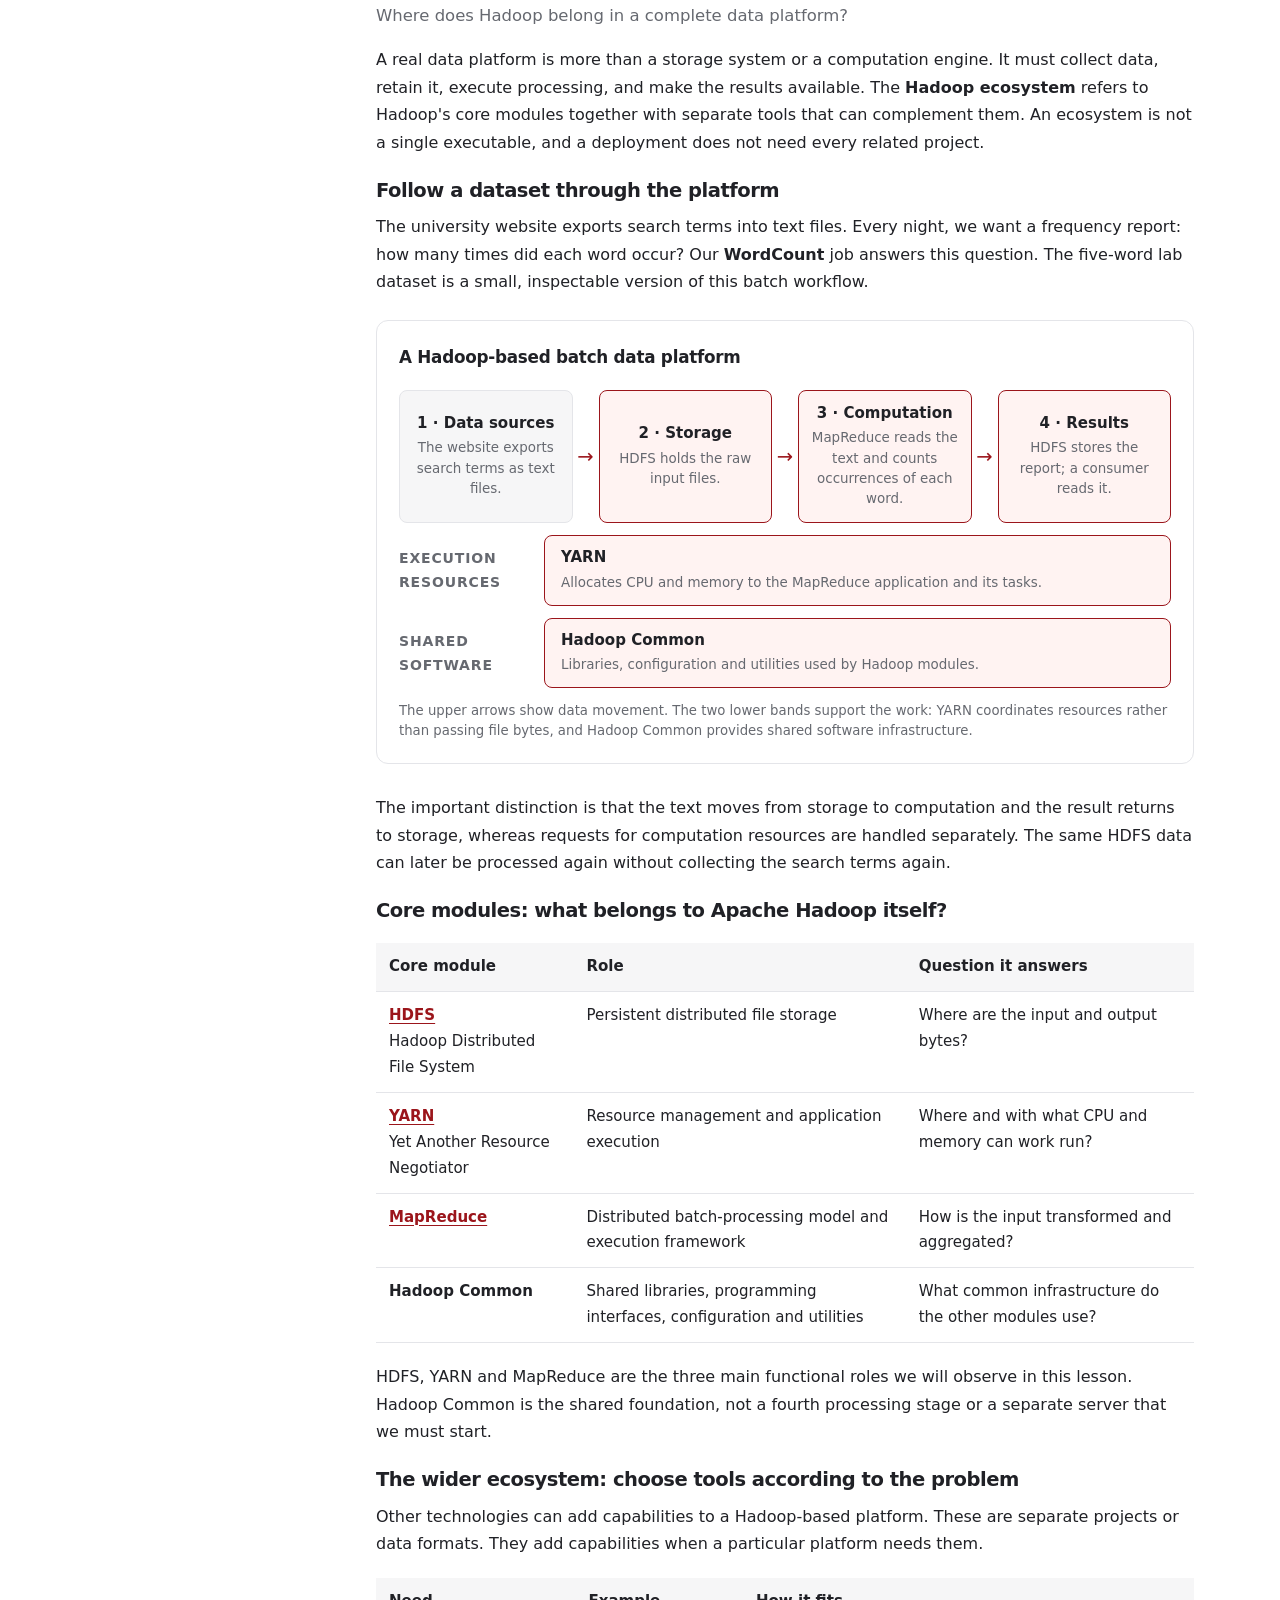
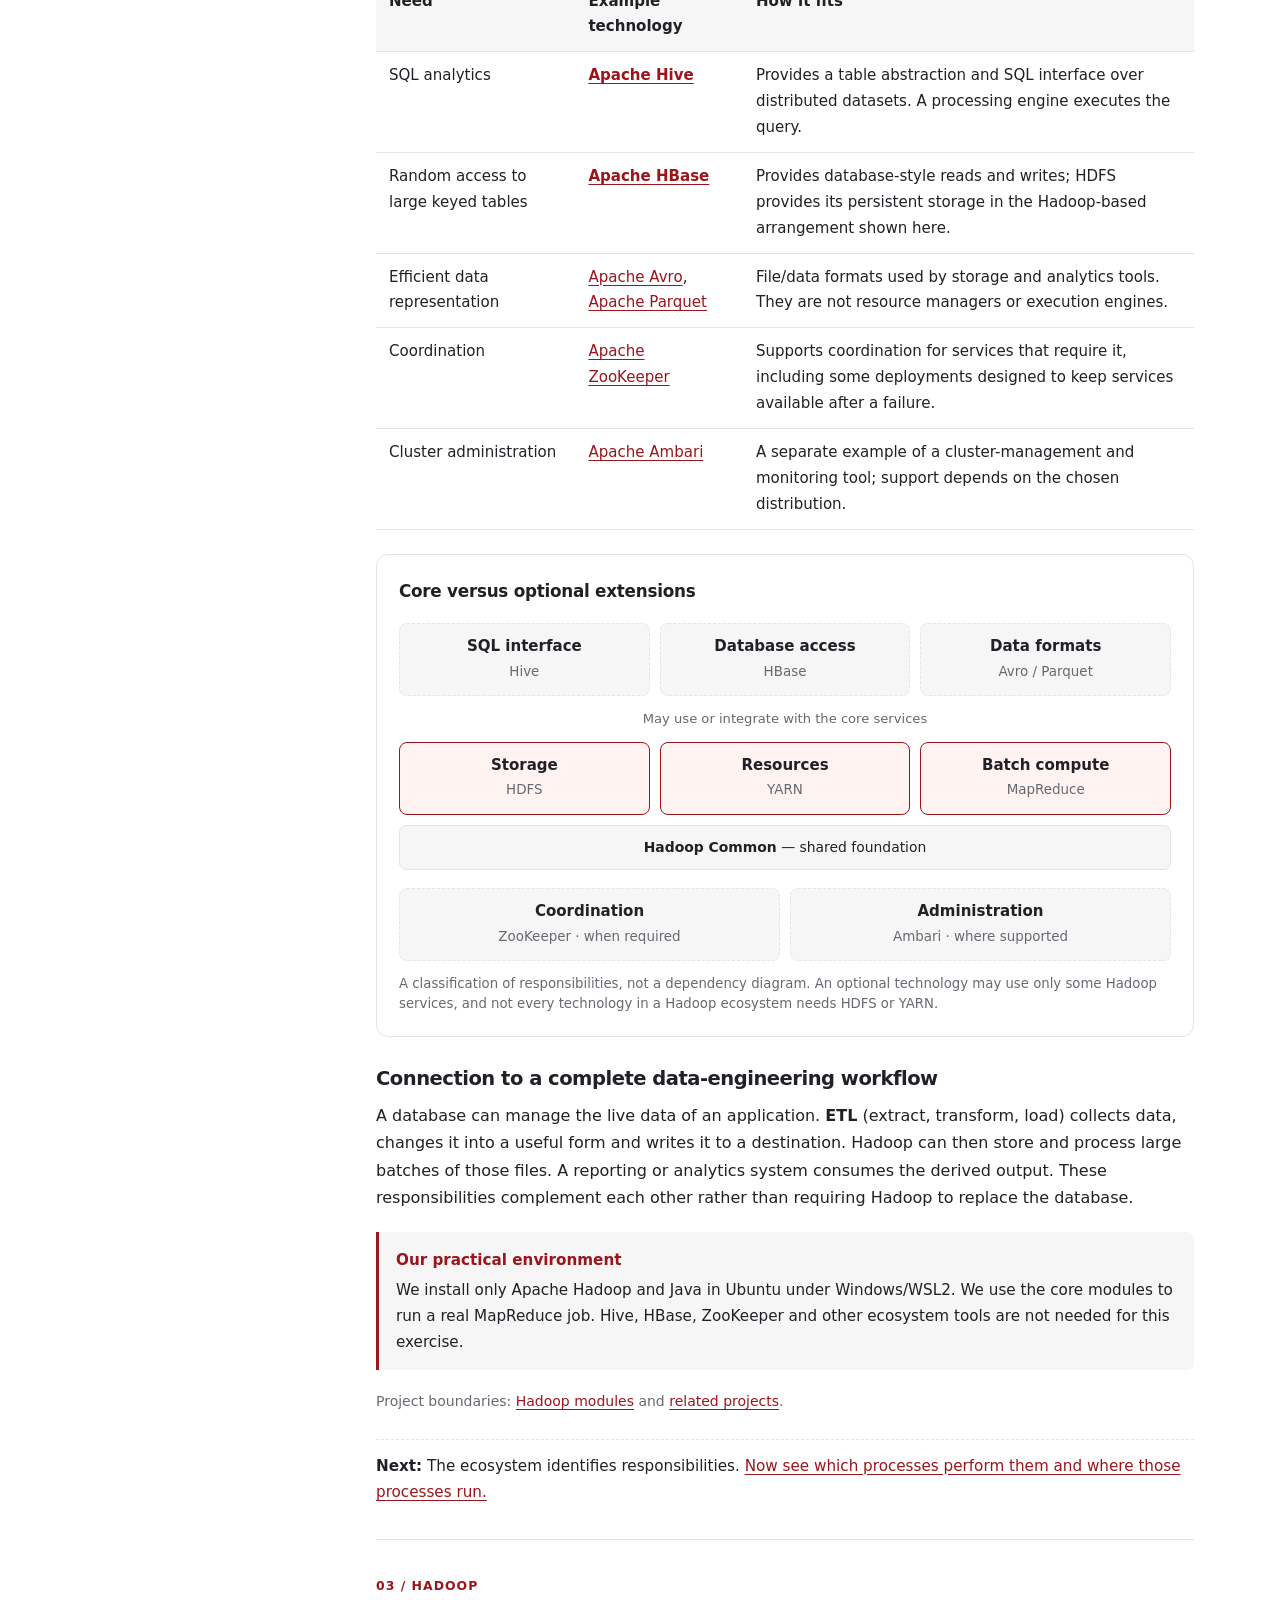
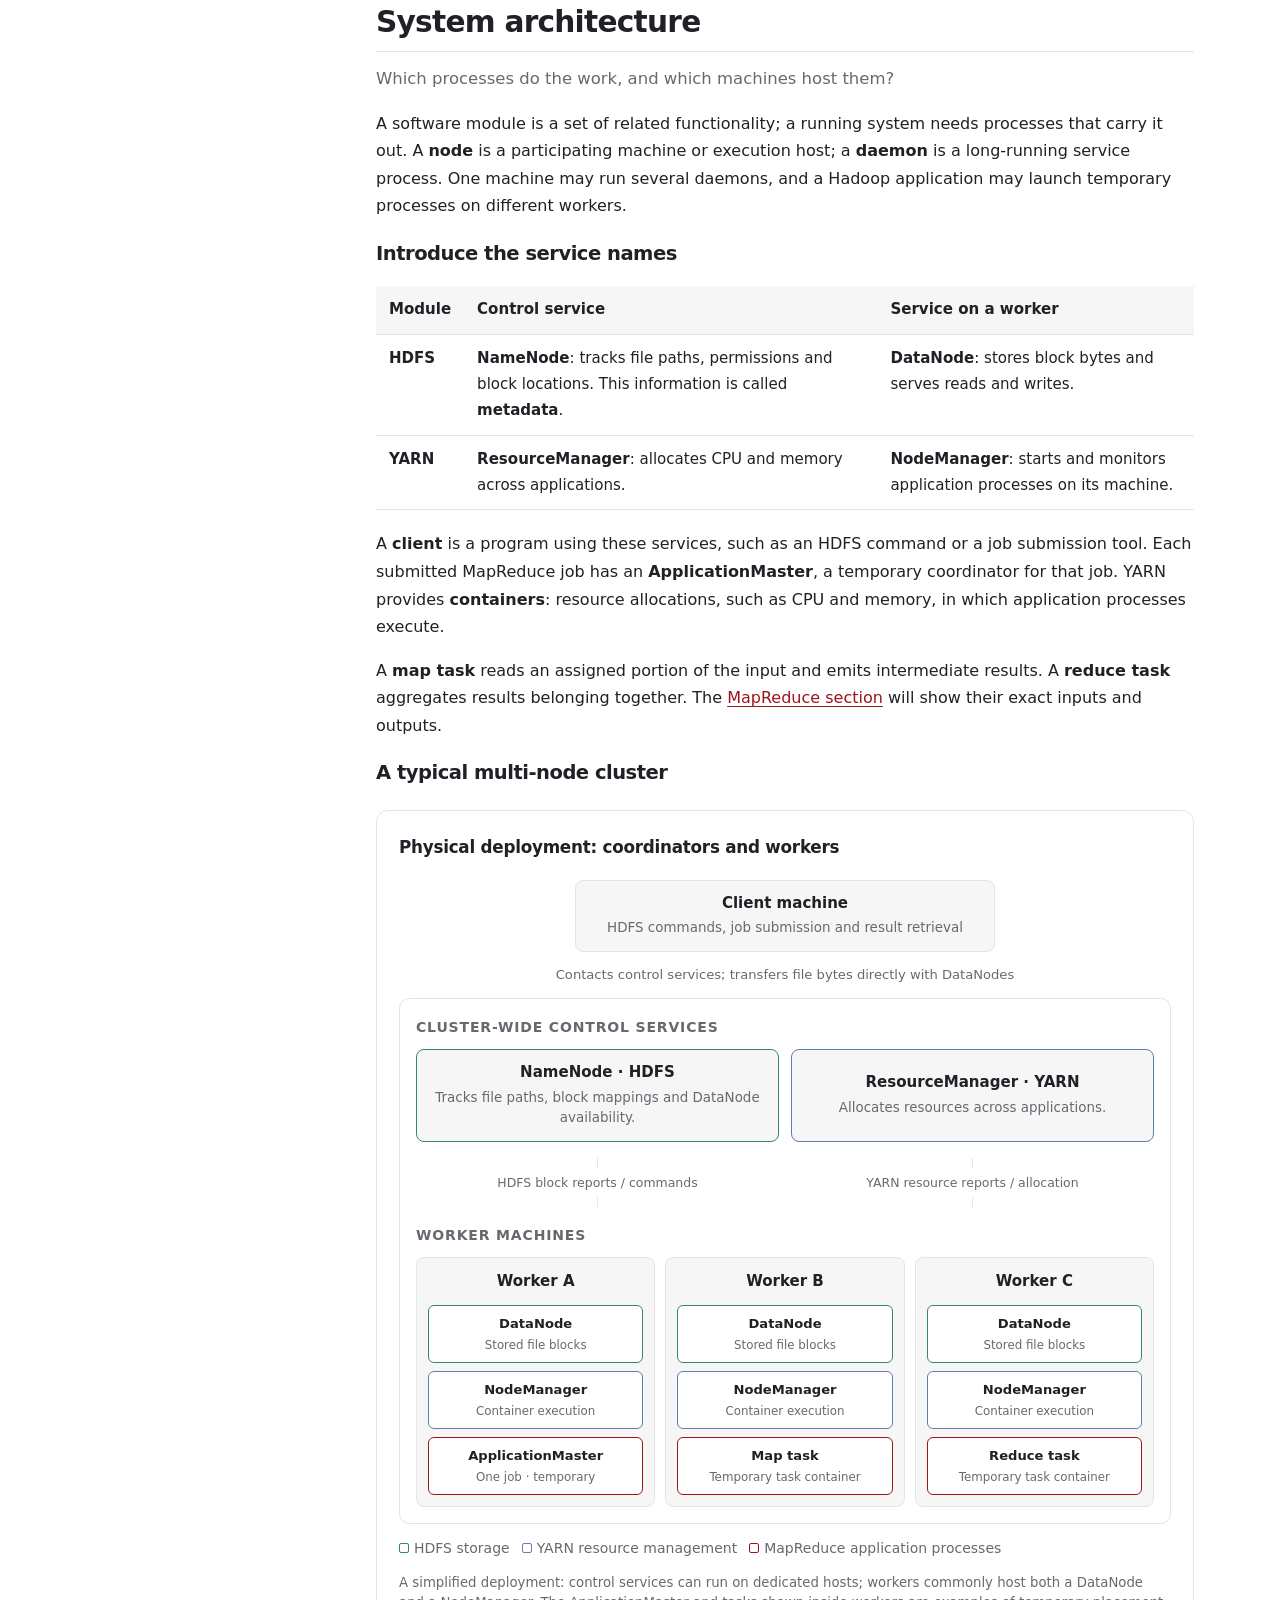
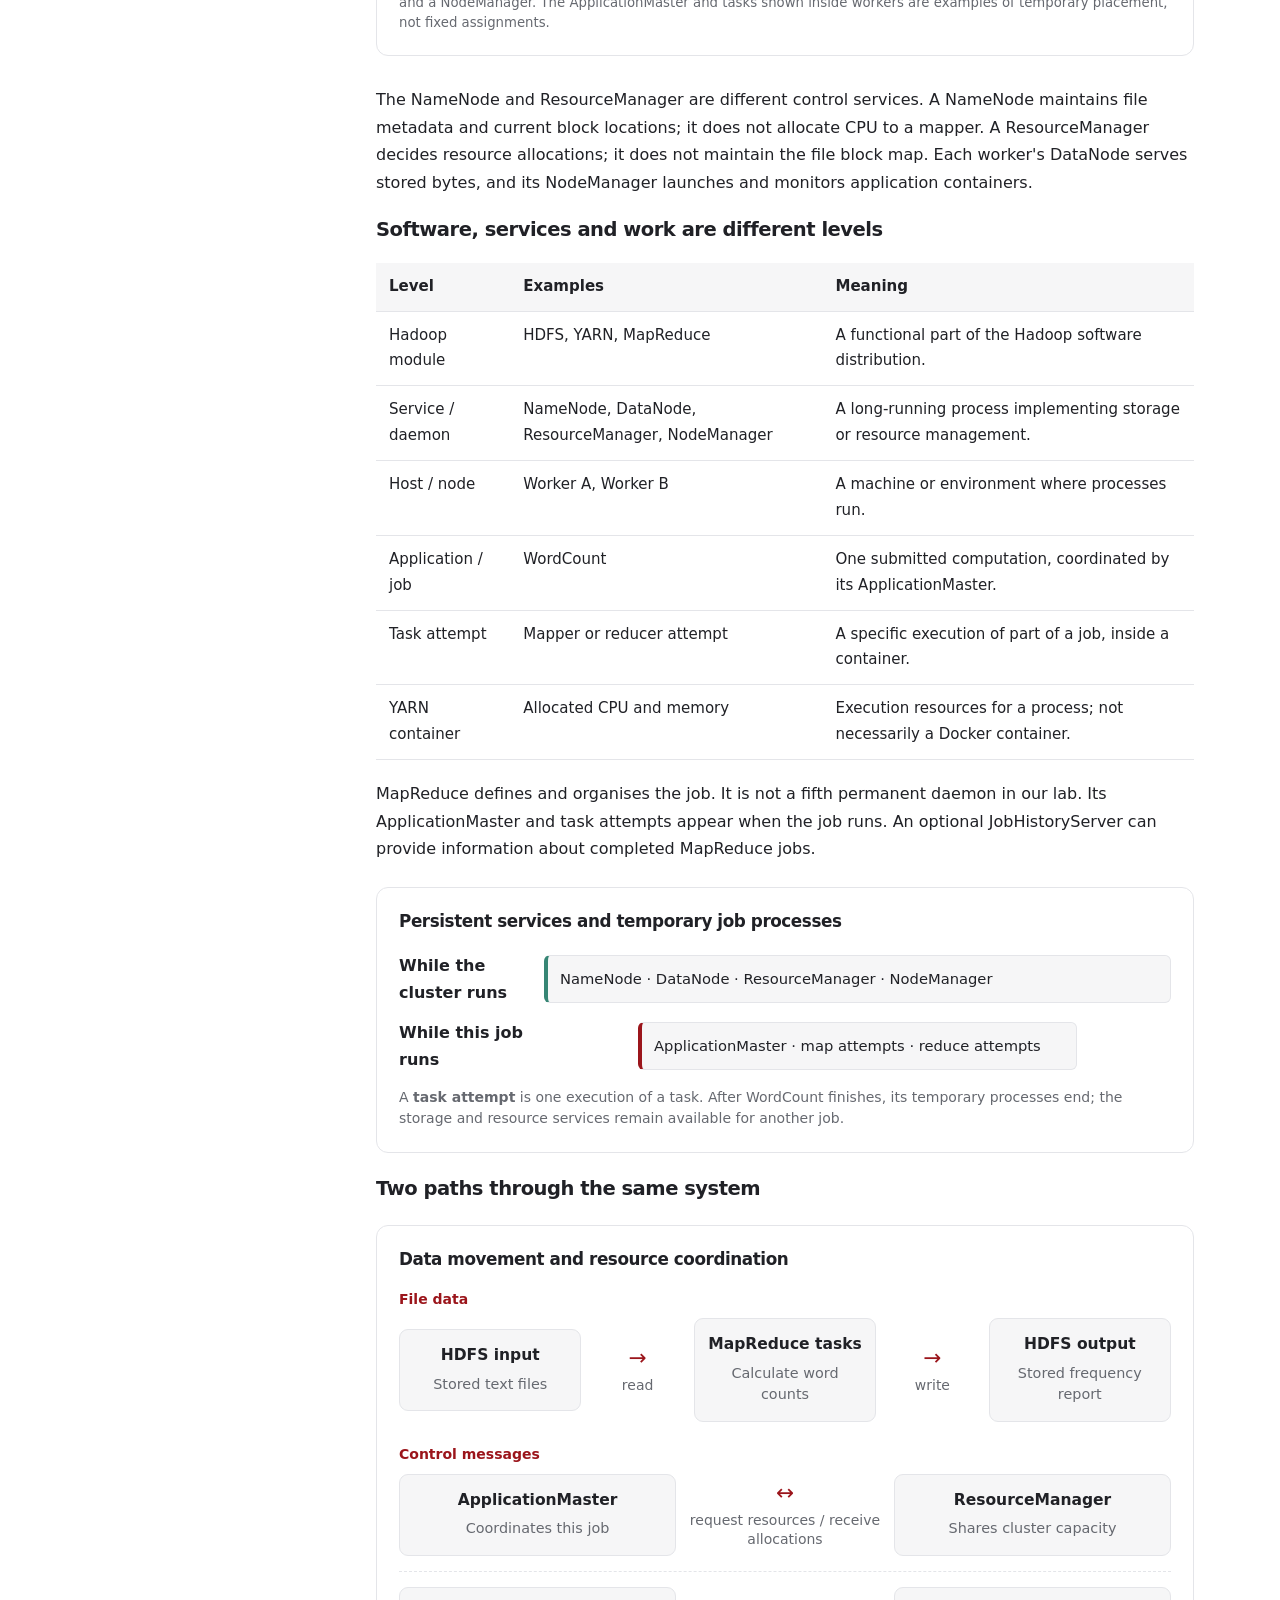
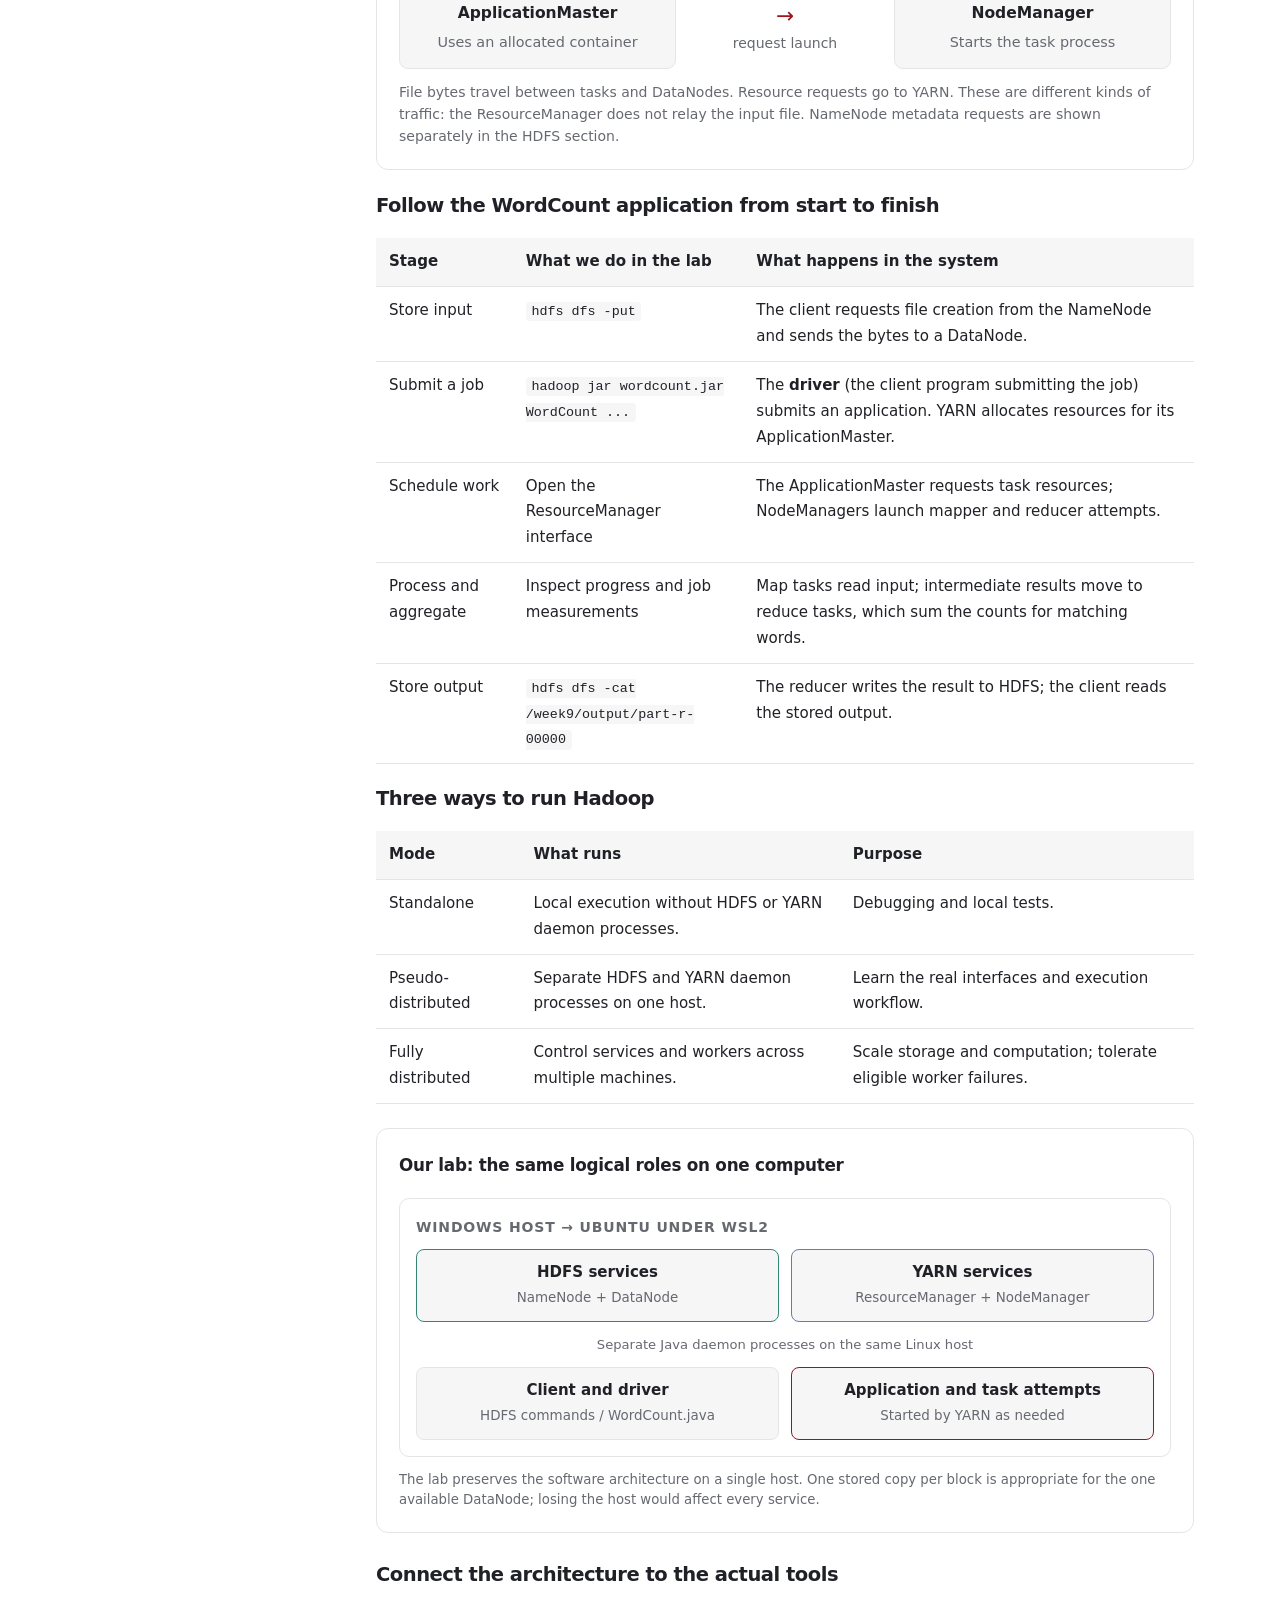
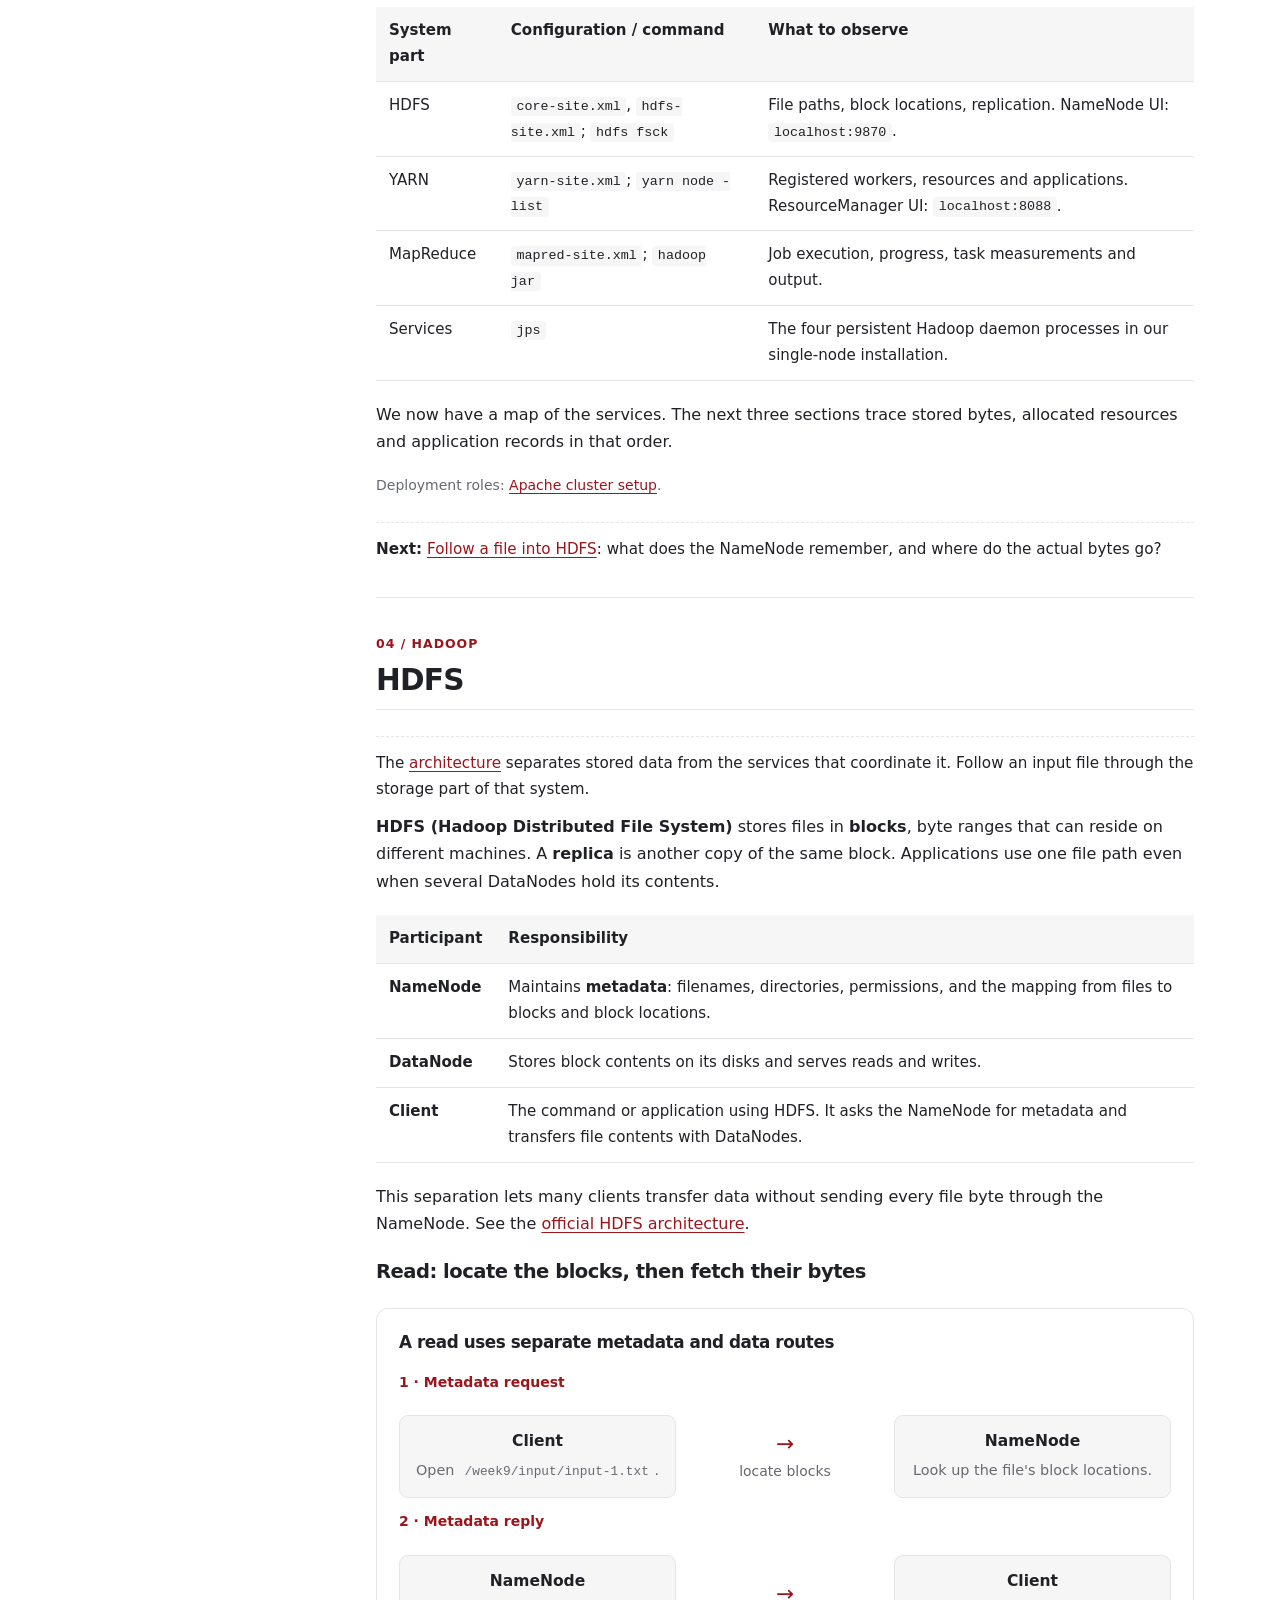
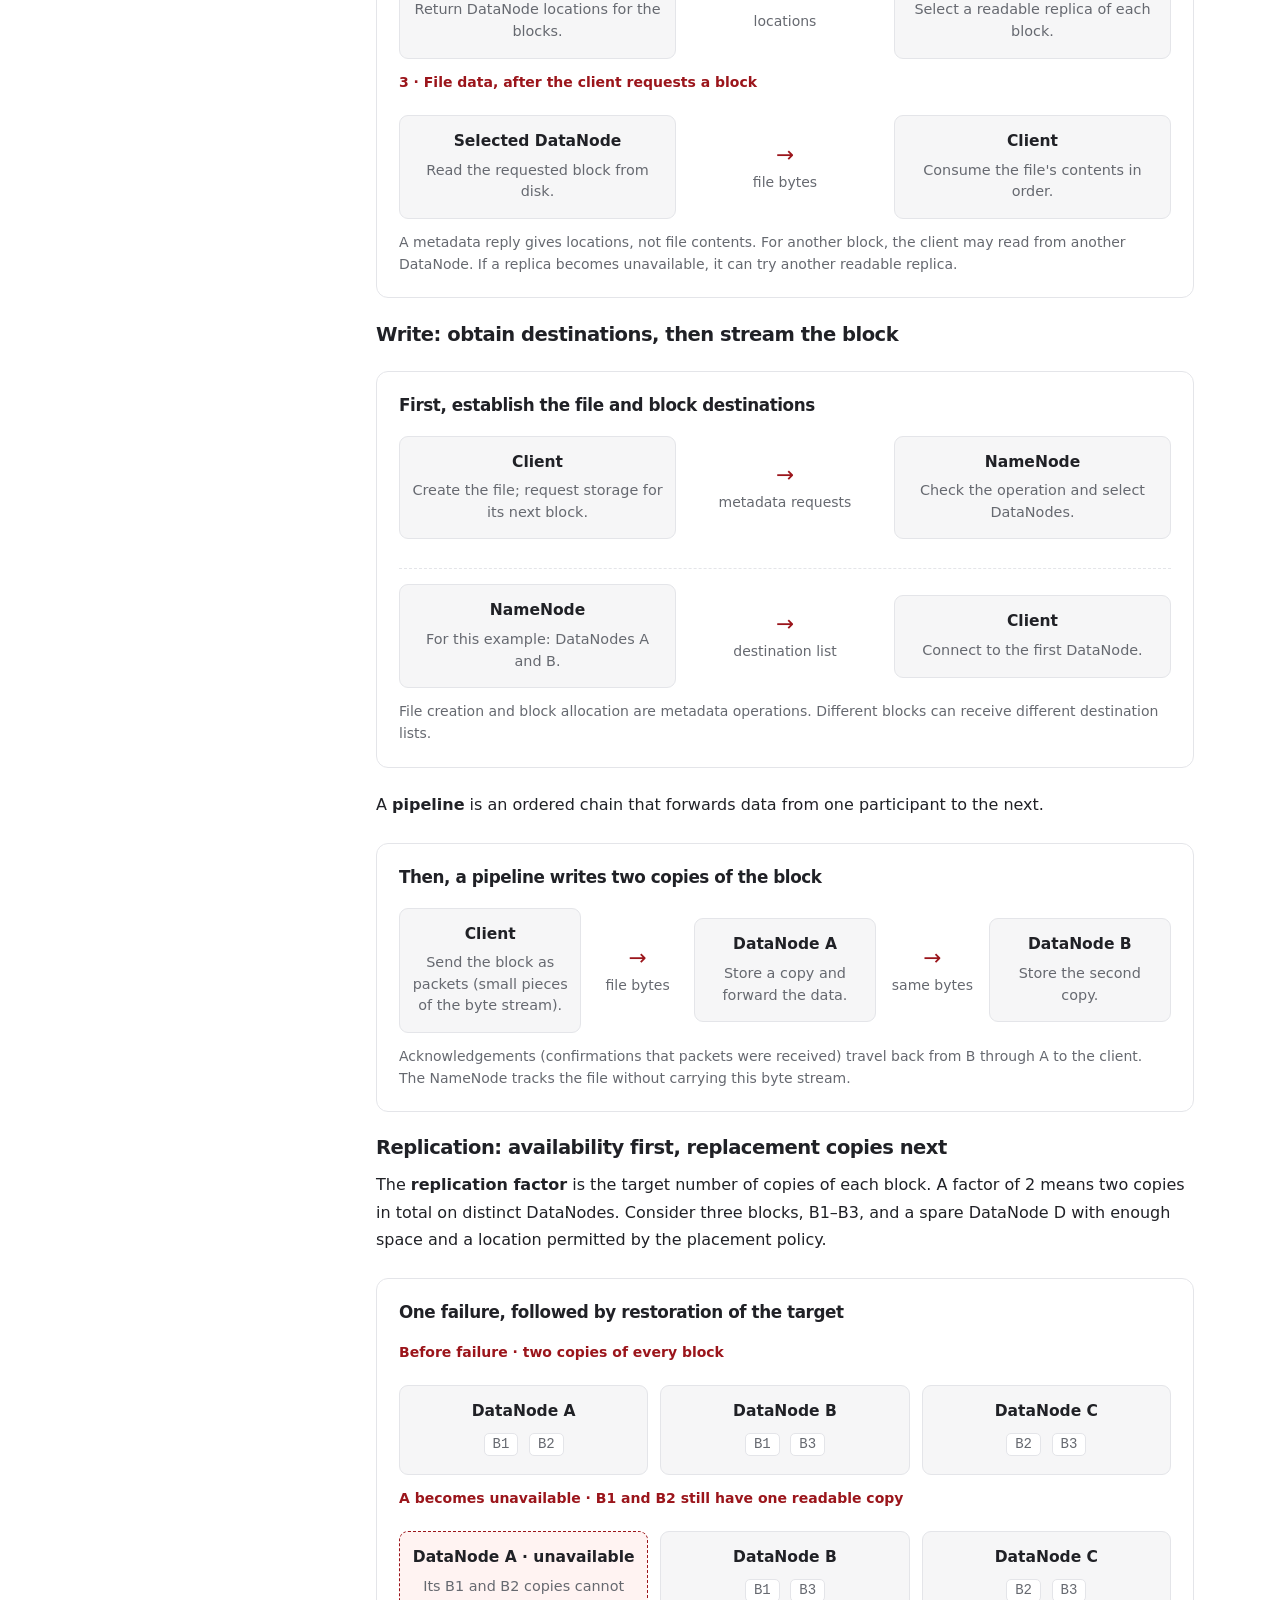
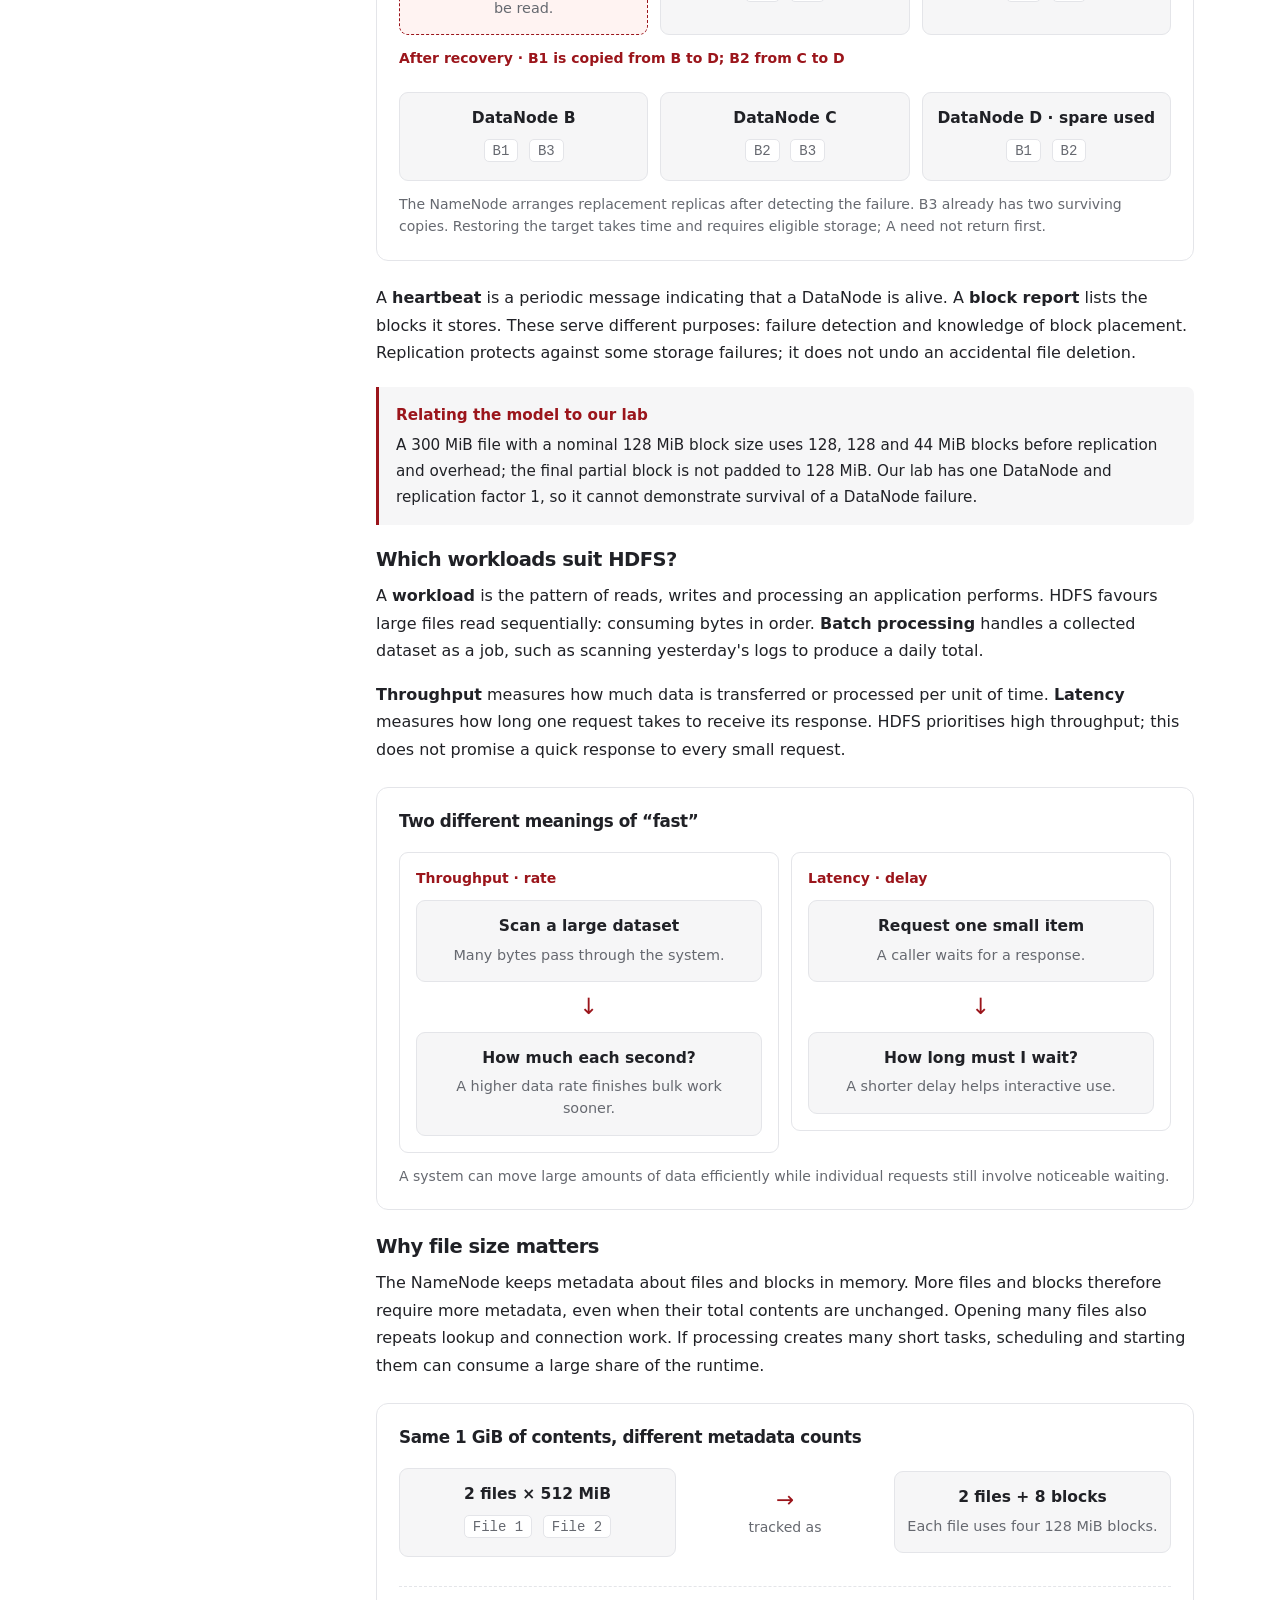
==== commit 053dab5b: "Extend Hadoop notes with workload choices and Python aggregation labs" ====
--- a/bigdata/hadoop/index.html
+++ b/bigdata/hadoop/index.html
@@ -1,5 +1,5 @@
 <!doctype html>
-<html lang="en"><head><meta charset="utf-8"><meta name="viewport" content="width=device-width,initial-scale=1"><meta name="color-scheme" content="light dark"><meta name="description" content="Learn Hadoop as a complete system: visual explanations of HDFS, YARN and MapReduce, followed by a Java WordCount lab on Windows and WSL2."><title>Hadoop, HDFS and MapReduce | Teaching materials</title><link rel="stylesheet" href="/assets/site.css"><link rel="stylesheet" href="/assets/hadoop-lesson.css"><script src="/assets/site.js" defer></script></head><body><header class="top"><div class="top-inner"><a href="/" class="brand">Teaching materials</a><nav aria-label="Main navigation"><a href="/bigdata/" >Big Data</a><a href="/bigdata/hadoop/" aria-current="page">Hadoop</a><a href="/bigdata/spark/" >Spark</a></nav><button class="theme" id="theme" type="button" aria-label="Toggle colour theme">Theme</button></div></header><div class="layout"><aside class="sidebar" aria-label="Lesson navigation"><a class="back" href="/bigdata/">← Big Data</a><div class="label">Week 9 · Contents</div><a href="#intro">01 · Introduction</a><a href="#ecosystem">02 · The Hadoop ecosystem</a><a href="#architecture">03 · System architecture</a><a href="#hdfs">04 · HDFS</a><a href="#yarn">05 · YARN</a><a href="#mapreduce">06 · MapReduce</a><a href="#setup">07 · Windows &amp; WSL2 setup</a><a href="#hdfs-lab">08 · HDFS in practice</a><a href="#java">09 · Java WordCount</a><a href="#run">10 · Run &amp; inspect the job</a><a href="#practice">11 · Practise your knowledge</a><a href="#references">12 · References</a></aside><main class="lesson"><div class="hero"><div><div class="eyebrow">Big Data Management and Processing · Week 9</div><h1>Hadoop, HDFS and MapReduce</h1><p class="lead">Understand how a distributed system stores data, allocates resources and executes a batch-processing job. Then implement and run a Java WordCount application.</p><div class="meta"><span><a href="https://hadoop.apache.org/releases">Hadoop 3.5.0</a></span><span>Java 17</span><span>Windows / WSL2</span></div></div><img src="/assets/hadoop-elephant.svg" alt="Apache Hadoop elephant mascot" width="128" height="128"></div><section class="section" id="intro"><div class="section-index">01 / HADOOP</div><h2>Introduction</h2>
+<html lang="en"><head><meta charset="utf-8"><meta name="viewport" content="width=device-width,initial-scale=1"><meta name="color-scheme" content="light dark"><meta name="description" content="Learn Hadoop as a complete system: visual explanations of HDFS, YARN and MapReduce, followed by Java WordCount and optional Python aggregation labs on Windows and WSL2."><title>Hadoop, HDFS and MapReduce | Teaching materials</title><link rel="stylesheet" href="/assets/site.css"><link rel="stylesheet" href="/assets/hadoop-lesson.css"><script src="/assets/site.js" defer></script></head><body><header class="top"><div class="top-inner"><a href="/" class="brand">Teaching materials</a><nav aria-label="Main navigation"><a href="/bigdata/" >Big Data</a><a href="/bigdata/hadoop/" aria-current="page">Hadoop</a><a href="/bigdata/spark/" >Spark</a></nav><button class="theme" id="theme" type="button" aria-label="Toggle colour theme">Theme</button></div></header><div class="layout"><aside class="sidebar" aria-label="Lesson navigation"><a class="back" href="/bigdata/">← Big Data</a><div class="label">Week 9 · Contents</div><a href="#intro">01 · Introduction</a><a href="#ecosystem">02 · The Hadoop ecosystem</a><a href="#architecture">03 · System architecture</a><a href="#hdfs">04 · HDFS</a><a href="#yarn">05 · YARN</a><a href="#mapreduce">06 · MapReduce</a><a href="#setup">07 · Windows &amp; WSL2 setup</a><a href="#hdfs-lab">08 · HDFS in practice</a><a href="#java">09 · Java WordCount</a><a href="#run">10 · Run &amp; inspect the job</a><a href="#practice">11 · Practise your knowledge</a><a href="#aggregation">12 · Beyond WordCount</a><a href="#streaming">13 · Python Streaming</a><a href="#references">14 · References</a></aside><main class="lesson"><div class="hero"><div><div class="eyebrow">Big Data Management and Processing · Week 9</div><h1>Hadoop, HDFS and MapReduce</h1><p class="lead">Understand how a distributed system stores data, allocates resources and executes a batch-processing job. Then implement and run a Java WordCount application.</p><div class="meta"><span><a href="https://hadoop.apache.org/releases">Hadoop 3.5.0</a></span><span>Java 17</span><span>Windows / WSL2</span></div></div><img src="/assets/hadoop-elephant.svg" alt="Apache Hadoop elephant mascot" width="128" height="128"></div><section class="section" id="intro"><div class="section-index">01 / HADOOP</div><h2>Introduction</h2>
 <p><strong>Apache Hadoop</strong> is an open-source software framework for storing and processing large datasets across a <strong>cluster</strong> (connected computers that cooperate). Hadoop is the software; the cluster supplies the machines, storage and network.</p>
 <p>We will follow one problem throughout this chapter: <strong>count how often each search term appears in text files exported by a university website</strong>. The lab uses two tiny files so that every intermediate result can be checked by hand. The same division of responsibilities applies to much larger datasets.</p>
 <nav class="edu-route" aria-label="Learning route">
@@ -113,6 +113,50 @@
 </div><figcaption>The NameNode arranges replacement replicas after detecting the failure. B3 already has two surviving copies. Restoring the target takes time and requires eligible storage; A need not return first.</figcaption></figure>
 <p>A <strong>heartbeat</strong> is a periodic message indicating that a DataNode is alive. A <strong>block report</strong> lists the blocks it stores. These serve different purposes: failure detection and knowledge of block placement. Replication protects against some storage failures; it does not undo an accidental file deletion.</p>
 <aside class="note"><strong>Relating the model to our lab</strong><div>A 300 MiB file with a nominal 128 MiB block size uses 128, 128 and 44 MiB blocks before replication and overhead; the final partial block is not padded to 128 MiB. Our lab has one DataNode and replication factor 1, so it cannot demonstrate survival of a DataNode failure.</div></aside>
+<h3 id="hdfs-workload-fit">Which workloads suit HDFS?</h3>
+<p>A <strong>workload</strong> is the pattern of reads, writes and processing an application performs. HDFS favours large files read sequentially: consuming bytes in order. <strong>Batch processing</strong> handles a collected dataset as a job, such as scanning yesterday's logs to produce a daily total.</p>
+<p><strong>Throughput</strong> measures how much data is transferred or processed per unit of time. <strong>Latency</strong> measures how long one request takes to receive its response. HDFS prioritises high throughput; this does not promise a quick response to every small request.</p>
+<figure class="diagram edu-figure">
+<h4 class="edu-title">Two different meanings of “fast”</h4>
+<div class="edu-grid">
+<div><div class="edu-scope"><div class="edu-stage">Throughput · rate</div><div class="edu-card"><strong>Scan a large dataset</strong><p>Many bytes pass through the system.</p></div><div class="edu-down" aria-hidden="true">↓</div><div class="edu-card"><strong>How much each second?</strong><p>A higher data rate finishes bulk work sooner.</p></div></div></div>
+<div><div class="edu-scope"><div class="edu-stage">Latency · delay</div><div class="edu-card"><strong>Request one small item</strong><p>A caller waits for a response.</p></div><div class="edu-down" aria-hidden="true">↓</div><div class="edu-card"><strong>How long must I wait?</strong><p>A shorter delay helps interactive use.</p></div></div></div>
+</div>
+<figcaption>A system can move large amounts of data efficiently while individual requests still involve noticeable waiting.</figcaption>
+</figure>
+
+<h3>Why file size matters</h3>
+<p>The NameNode keeps metadata about files and blocks in memory. More files and blocks therefore require more metadata, even when their total contents are unchanged. Opening many files also repeats lookup and connection work. If processing creates many short tasks, scheduling and starting them can consume a large share of the runtime.</p>
+<figure class="diagram edu-figure">
+<h4 class="edu-title">Same 1 GiB of contents, different metadata counts</h4>
+<div class="edu-stack">
+<div class="edu-lane"><div class="edu-card"><strong>2 files × 512 MiB</strong><p><span class="chip">File 1</span> <span class="chip">File 2</span></p></div><div class="edu-arrow"><span aria-hidden="true">→</span><small>tracked as</small></div><div class="edu-card"><strong>2 files + 8 blocks</strong><p>Each file uses four 128 MiB blocks.</p></div></div>
+<div class="edu-lane"><div class="edu-card"><strong>1,024 files × 1 MiB</strong><p><span class="chip">File 1</span> <span class="chip">File 2</span> <span class="chip">…</span> <span class="chip">File 1,024</span></p></div><div class="edu-arrow"><span aria-hidden="true">→</span><small>tracked as</small></div><div class="edu-card"><strong>1,024 files + 1,024 blocks</strong><p>Each file has one partial block.</p></div></div>
+</div>
+<figcaption>Assume ordinary writes with a 128 MiB block size; 1 GiB = 1,024 MiB. Counts exclude replicas. A 1 MiB file stores 1 MiB of contents, without padding to 128 MiB; metadata and other storage overhead still exist.</figcaption>
+</figure>
+<p>Grouping related records into larger files can reduce these costs. Task count also depends on how the processing framework divides its input; a file count alone does not determine it.</p>
+
+<h3>Changing a file: the end matters</h3>
+<p>For the replicated files used here, <strong>append</strong> adds bytes at the end; <strong>truncate</strong> shortens a closed file by removing bytes from its end. HDFS permits these operations, but does not support arbitrary <strong>in-place updates</strong>: replacing existing bytes at a chosen position.</p>
+<figure class="diagram edu-figure">
+<h4 class="edu-title">Three changes to the same starting bytes</h4>
+<div class="edu-grid three">
+<div class="edu-card"><strong>Append D · supported</strong><code>ABC</code><div class="edu-down" aria-hidden="true">↓</div><code>ABCD</code><p>Keep existing bytes; extend the end.</p></div>
+<div class="edu-card"><strong>Truncate · supported</strong><code>ABC</code><div class="edu-down" aria-hidden="true">↓</div><code>AB</code><p>Keep the beginning; remove the tail.</p></div>
+<div class="edu-card"><strong>Replace B · unsupported in place</strong><code>ABC</code><div class="edu-down" aria-hidden="true">↓</div><code>AXC</code><p>This change requires another approach.</p></div>
+</div>
+<figcaption>Letters represent bytes. To revise records in the middle, an application can write a replacement file.</figcaption>
+</figure>
+
+<div class="table-wrap"><table class="edu-table"><thead><tr><th>Workload</th><th>HDFS fit</th><th>Reason</th></tr></thead><tbody>
+<tr><td>Daily scans of large log files</td><td>Good</td><td>Long sequential reads suit bulk throughput.</td></tr>
+<tr><td>Millions of tiny standalone files</td><td>Less suitable</td><td>Metadata and repeated file access add overhead.</td></tr>
+<tr><td>Interactive record lookups</td><td>Less suitable directly</td><td>Low response latency is the main requirement.</td></tr>
+<tr><td>Frequent changes to existing records</td><td>Less suitable directly</td><td>Arbitrary in-place updates are unavailable.</td></tr>
+</tbody></table></div>
+<details><summary>Predict: will doubling the DataNodes remove the tiny-file problem?</summary><p>No. It adds storage capacity, but does not reduce the existing file and block metadata or the repeated work of opening those files. Organising the same records into fewer files addresses those costs more directly.</p></details>
+<p class="source-note">Design trade-offs: <a href="https://hadoop.apache.org/docs/r3.5.0/hadoop-project-dist/hadoop-hdfs/HdfsDesign.html#Assumptions_and_Goals">Apache HDFS architecture</a>; file operations: <a href="https://hadoop.apache.org/docs/r3.5.0/hadoop-project-dist/hadoop-common/filesystem/filesystem.html">filesystem specification</a>; processing overhead: <a href="https://hadoop.apache.org/docs/r3.5.0/hadoop-mapreduce-client/hadoop-mapreduce-client-core/MapReduceTutorial.html#How_Many_Maps.3F">MapReduce task sizing</a>.</p>
 <p class="chapter-bridge">HDFS now supplies readable input. <a href="#yarn">YARN</a> provides resources to process it; later, <a href="#hdfs-lab">HDFS in practice</a> lets you inspect files, blocks and their locations.</p>
 </section>
 <section class="section" id="yarn">
@@ -220,6 +264,17 @@
 <div class="edu-card"><strong>Intermediate · worker storage</strong><p>Map output buffered and spilled to local disk for reducers to fetch.</p></div><div class="edu-arrow"><span aria-hidden="true">→</span><small>shuffle + reduce</small></div>
 <div class="edu-card"><strong>Final output · HDFS</strong><p>The report remains available after the job completes.</p></div>
 </div><figcaption>Intermediate map output is not replicated by HDFS. If it is lost before reducers can use it, the corresponding map task may need to run again. This explains why readable input and task retries both matter.</figcaption></figure>
+<h3 id="combiner">Combiner: reduce the data sent between tasks</h3>
+<p>In WordCount, the final answer needs the <em>total</em> count of a word. It does not need every occurrence to travel separately across the network. A <strong>combiner</strong> is an optional aggregation of intermediate key–value pairs: it replaces several contributions for a key with a smaller, equivalent contribution.</p>
+<figure class="diagram edu-figure"><h4 class="edu-title">The same five words, with local partial counts</h4><div class="edu-grid">
+<div class="edu-scope"><span class="edu-stage">Map task 1</span><div class="edu-card"><strong>Emitted pairs</strong><code>(hadoop, 1)<br>(spark, 1)<br>(hadoop, 1)</code></div><div class="edu-down" aria-hidden="true">↓</div><div class="edu-card"><strong>If combined locally</strong><code>(hadoop, 2)<br>(spark, 1)</code></div></div>
+<div class="edu-scope"><span class="edu-stage">Map task 2</span><div class="edu-card"><strong>Emitted pairs</strong><code>(spark, 1)<br>(data, 1)</code></div><div class="edu-down" aria-hidden="true">↓</div><div class="edu-card"><strong>If combined locally</strong><code>(spark, 1)<br>(data, 1)</code></div></div>
+</div><div class="edu-down" aria-hidden="true">↓</div><div class="edu-card"><strong>Shuffle by key, then reduce</strong><p><code>data: [1] → 1</code><br><code>hadoop: [2] → 2</code><br><code>spark: [1, 1] → 2</code></p></div><figcaption>These two illustrative map tasks send four intermediate pairs instead of five. The final counts are unchanged. Real savings depend on repeated keys and on whether and how often combining runs; actual map tasks depend on the input splits.</figcaption></figure>
+<h4>The result must not depend on the combiner running</h4>
+<p>Hadoop may run a combiner zero, one or several times. Its output must remain valid input for further combining and for the reducer, using the same intermediate key and value types. It must not rely on side effects, such as separately updating an external total. In WordCount, adding partial counts preserves the total: <code>1 + 1 + 1</code> and <code>2 + 1</code> both give <code>3</code>. The reducer still has to combine contributions from different map tasks.</p>
+<div class="edu-check"><strong>A useful correctness question</strong><p>Would the answer remain correct if combining were skipped, or if some partial results were combined again? If not, this operation is not a safe combiner.</p></div>
+<p>Our original Java lab deliberately uses no combiner, so its record counters stay easy to predict. The optional <a href="#streaming">Python lab</a> shows how to enable one. The <a href="#aggregation">response-time exercise</a> explains why averaging local averages fails and how a sum together with a count solves that problem.</p>
+<p class="source-note">Further detail: <a href="https://hadoop.apache.org/docs/r3.5.0/hadoop-mapreduce-client/hadoop-mapreduce-client-core/MapReduceTutorial.html">Apache MapReduce tutorial</a> and <a href="https://hadoop.apache.org/docs/r3.5.0/api/org/apache/hadoop/mapred/JobConf.html#setCombinerClass(java.lang.Class)">combiner execution contract</a>.</p>
 <p class="chapter-bridge">The full system now fits together: HDFS stores input and output, YARN supplies resources, and MapReduce transforms the records. Next, <a href="#setup">set up the environment</a>, then use the same model in the <a href="#java">Java WordCount lab</a>.</p>
 </section>
 <section class="section" id="setup"><div class="section-index">07 / HADOOP</div><h2>Windows & WSL2 setup</h2><p>Install Hadoop in Ubuntu under Windows Subsystem for Linux (WSL2). The same machine will run the NameNode, DataNode, ResourceManager and NodeManager. No Docker or SSH setup is needed for the direct daemon commands used here.</p><figure class="diagram edu-figure"><h4 class="edu-title">Where to run commands and where to look</h4><div class="edu-scope"><span class="edu-stage">Windows host</span><div class="edu-grid"><div class="edu-card "><strong>PowerShell</strong><p>Install and inspect WSL2</p><code>wsl --list --verbose</code></div><div class="edu-card "><strong>Web browser</strong><p>Inspect Linux services through localhost</p><code>9870: HDFS · 8088: YARN</code></div></div><div class="edu-scope system-space"><span class="edu-stage">Ubuntu under WSL2</span><div class="edu-grid"><div class="edu-card "><strong>Ubuntu terminal</strong><p>Install Java and Hadoop; run every Bash command below</p></div><div class="edu-card "><strong>Java service processes</strong><p>NameNode · DataNode<br>ResourceManager · NodeManager</p></div></div><div class="edu-commands"><strong>Linux files:</strong> Hadoop installation, configuration, source code and DataNode storage live under your Linux home directory.</div></div></div><figcaption>Boxes show containment, not network hops. The browser inspects services; the Ubuntu terminal runs the job. The local installation still uses the HDFS and YARN service interfaces.</figcaption></figure>
@@ -227,7 +282,7 @@
 <div class="step"><span class="step-no">2</span><div><h3>Install Java 17 and tools</h3><p>The following commands run in the Ubuntu terminal.</p><div class="code"><div class="code-head"><span>Bash</span><button type="button" class="copy" aria-label="Copy Bash code">Copy</button></div><pre><code>sudo apt update
 sudo apt install -y openjdk-17-jdk curl tar procps git
 java -version
-javac -version</code></pre></div><p>The <strong>JDK</strong> (Java Development Kit) includes the Java runtime and compiler. The course uses JDK 17 for Hadoop 3.5.0 server processes and Java compilation.</p></div></div>
+javac -version</code></pre></div><p>The <strong>JDK</strong> (Java Development Kit) includes the Java runtime and compiler. The course uses JDK 17 for Hadoop 3.5.0 server processes and Java compilation. Both version checks above should report 17. If another JDK is already selected on your machine, select JDK 17 before continuing; the next step derives <code>JAVA_HOME</code> from the selected compiler.</p></div></div>
 <div class="step"><span class="step-no">3</span><div><h3>Download Hadoop</h3><p>Use the matching binary from the <a href="https://hadoop.apache.org/releases">official release page</a>. The example command is for x86-64 Ubuntu. For ARM64, use the matching AArch64 binary and adapt the archive filename. Verify the published checksum or signature before extracting.</p><div class="code"><div class="code-head"><span>Bash</span><button type="button" class="copy" aria-label="Copy Bash code">Copy</button></div><pre><code>cd ~
 curl -fLO https://dlcdn.apache.org/hadoop/common/hadoop-3.5.0/hadoop-3.5.0.tar.gz
 tar -xzf hadoop-3.5.0.tar.gz
@@ -493,4 +548,160 @@
 <details><summary>Expected extension result and explanation</summary><div class="code"><pre><code>data	1
 hadoop	2</code></pre></div><p><code>Hadoop</code> becomes <code>hadoop</code>. The words <code>is</code> and <code>big</code> are shorter than four characters, so the Mapper emits nothing for them. Three emitted pairs form two groups; the unchanged Reducer sums them. The tokenizer already skips empty whitespace-separated tokens.</p><p>Expected record counters: map input 1, map output 3, reduce input groups 2, reduce output 2.</p></details>
 <p>Explain the result using all three roles: where HDFS stores the new input and output, how YARN provides execution resources, and which MapReduce transformation changed.</p>
-</section><section class="section" id="references"><div class="section-index">12 / HADOOP</div><h2>References</h2><p>Official documentation for further study:</p><ul><li><a href="https://hadoop.apache.org/modules.html">Core Hadoop modules</a> and <a href="https://hadoop.apache.org/related.html">related projects</a></li><li><a href="https://hadoop.apache.org/docs/r3.5.0/hadoop-project-dist/hadoop-common/ClusterSetup.html">Hadoop cluster architecture and deployment</a></li><li><a href="https://hadoop.apache.org/">Apache Hadoop project</a> and <a href="https://hadoop.apache.org/releases">releases</a></li><li><a href="https://hadoop.apache.org/docs/r3.5.0/hadoop-project-dist/hadoop-hdfs/HdfsDesign.html">HDFS architecture</a></li><li><a href="https://hadoop.apache.org/docs/r3.5.0/hadoop-yarn/hadoop-yarn-site/YARN.html">YARN architecture</a></li><li><a href="https://hadoop.apache.org/docs/r3.5.0/hadoop-mapreduce-client/hadoop-mapreduce-client-core/MapReduceTutorial.html">MapReduce tutorial</a></li><li><a href="https://hadoop.apache.org/docs/r3.5.0/hadoop-project-dist/hadoop-common/SingleCluster.html">Single-node Hadoop setup</a></li><li><a href="https://learn.microsoft.com/en-us/windows/wsl/install">Microsoft WSL installation</a></li></ul></section></main></div><footer class="footer"><div>Big Data Management and Processing · Eszterházy Károly Catholic University</div><a href="https://github.com/kadamQ/kadamQ.github.io">GitHub repository</a></footer></body></html>
+<p class="chapter-bridge"><strong>Next:</strong> Apply the same system model to a new question: <a href="#aggregation">calculate the average response time for each website page</a>.</p>
+</section><section class="section" id="aggregation"><div class="section-index">12 / HADOOP</div><h2>Beyond WordCount: average response time</h2>
+<p class="chapter-question">How do we turn a new question into keys, values and a correct distributed aggregation?</p>
+<p>The university website now exports how long each page request took. We want the <strong>mean response time for each page</strong>: the sum of its valid durations divided by the number of valid measurements. This is an <strong>aggregation</strong>, a calculation that summarises a group of records. HDFS stores the measurements, YARN provides execution resources, and our MapReduce program defines the grouping and arithmetic.</p>
+<h3>Start with a small, inspectable dataset</h3>
+<p><strong>CSV</strong> means comma-separated values: each row contains fields, and the first row below names them. A <strong>schema</strong> describes those fields and their allowed values. Here <code>path</code> is a page path starting with <code>/</code>, and <code>response_ms</code> is a nonnegative whole number of milliseconds. One millisecond is one thousandth of a second.</p>
+<div class="code"><div class="code-head"><span>response-times.csv</span><button type="button" class="copy" aria-label="Copy response-time sample">Copy</button></div><pre><code>path,response_ms
+/search,10
+/courses,80
+/search,20
+/courses,120
+/search,90
+/library,50
+/library,70
+/courses,</code></pre></div>
+<p><a href="lab/streaming/data/response-times.csv" download>Download the sample CSV</a>. The exercise uses one record per physical line. The Python extension reads CSV quoting within that line; multiline CSV fields are outside this input format. Page keys must not contain tab or control characters because the intermediate protocol uses tabs to separate fields.</p>
+<h3>Decide what to do with an incomplete measurement</h3>
+<p>The last record has no duration. Our policy is to skip it and count it as an invalid record. The header is not a measurement. A duration of <code>0</code> is valid, whereas a missing value is not a measured zero. This policy is part of the computation and must be stated before writing the Mapper.</p>
+<figure class="diagram edu-figure"><h4 class="edu-title">Validation changes which measurements enter the average</h4><div class="edu-grid">
+<div class="edu-card"><span class="edu-stage">Valid</span><strong><code>/search,10</code></strong><p>Keep the record and emit its contribution.</p><code>(/search, (10, 1))</code></div>
+<div class="edu-card"><span class="edu-stage">Missing duration</span><strong><code>/courses,</code></strong><p>Emit no pair. Increase the invalid-record counter.</p></div>
+</div><figcaption>There are eight data rows: seven valid measurements and one invalid record. Treating the missing value as zero would change the meaning of the result.</figcaption></figure>
+<h3>Choose the key and the information to preserve</h3>
+<p>The key is the page path, because we need one result per page. The intermediate value is a pair <code>(sum_ms, count)</code>. Each accepted measurement contributes its duration and <code>1</code>. A partial result then has exactly the same form, so it can be combined again.</p>
+<figure class="diagram edu-figure"><h4 class="edu-title">Follow one page through the same processing model</h4><div class="edu-grid three">
+<div class="edu-card"><span class="edu-stage">Map</span><strong>Three /search records</strong><code>(/search, (10, 1))<br>(/search, (20, 1))<br>(/search, (90, 1))</code></div>
+<div class="edu-card"><span class="edu-stage">Shuffle and group</span><strong>One key, all contributions</strong><code>/search<br>[(10, 1), (20, 1), (90, 1)]</code><p>The records can arrive from different map tasks.</p></div>
+<div class="edu-card"><span class="edu-stage">Reduce</span><strong>Sum, count, then divide</strong><code>sum = 120<br>count = 3<br>mean = 40.00 ms</code></div>
+</div><figcaption>WordCount used a word as the key and a count as the value. The grouping principle is the same; the new question determines the key and the information each value must preserve.</figcaption></figure>
+<h3>Why a mean of partial means is usually wrong</h3>
+<p>Suppose two map tasks process different numbers of requests for the same page. The first sees <code>10, 20</code>; the second sees <code>90</code>. Their means are <code>15</code> and <code>90</code>. Averaging those two numbers gives <code>52.5</code>, which gives the one-record group the same weight as the two-record group.</p>
+<figure class="diagram edu-figure"><h4 class="edu-title">Keep both the sum and the number of measurements</h4><div class="edu-grid">
+<div class="edu-scope"><span class="edu-stage">Input portion A</span><div class="edu-card"><strong>10 ms and 20 ms</strong><p>Partial sum: 30<br>Number of measurements: 2</p><code>(/search, (30, 2))</code></div></div>
+<div class="edu-scope"><span class="edu-stage">Input portion B</span><div class="edu-card"><strong>90 ms</strong><p>Partial sum: 90<br>Number of measurements: 1</p><code>(/search, (90, 1))</code></div></div>
+</div><div class="edu-down" aria-hidden="true">↓</div><div class="edu-card"><strong>Reducer adds the two sums and the two counts</strong><code>(30 + 90) / (2 + 1) = 40.00 ms</code></div><figcaption>The combiner merges pairs by addition and outputs another pair. Only the final reducer divides. With no combiner, it adds the original <code>(duration, 1)</code> pairs and obtains the same answer.</figcaption></figure>
+<p>The two portions above illustrate the combining rule; they are not a claim that our tiny CSV file will create two map tasks. The actual input splits determine the map tasks.</p>
+<h3>Check the whole result</h3>
+<div class="table-wrap"><table><thead><tr><th>Page key</th><th>Valid durations (ms)</th><th>Sum</th><th>Count</th><th>Mean (ms)</th></tr></thead><tbody><tr><td><code>/courses</code></td><td>80, 120</td><td>200</td><td>2</td><td>100.00</td></tr><tr><td><code>/library</code></td><td>50, 70</td><td>120</td><td>2</td><td>60.00</td></tr><tr><td><code>/search</code></td><td>10, 20, 90</td><td>120</td><td>3</td><td>40.00</td></tr></tbody></table></div>
+<p>The output has three page keys. The optional <a href="#streaming-average">Python extension</a> runs this calculation and reports invalid records separately. Its <a href="lab/streaming/data/expected-average.tsv" download>expected output</a> is tab-separated; rounding to two decimal places is applied only when writing the final means.</p>
+<details><summary>Predict: what if we replace the missing /courses duration with a measured 0?</summary><p>It becomes a valid measurement. The sum remains 200, the count becomes 3, and the mean becomes 66.67 ms after rounding. There are no invalid rows. A new measurement is different from a missing one.</p></details>
+<details><summary>Predict: can we reuse the final averaging reducer as the combiner?</summary><p>No. The final reducer outputs a mean and discards the count, so its output no longer preserves the intermediate sum/count contract. Use a separate combiner that outputs <code>(sum_ms, count)</code>; perform division once at the end.</p></details>
+<p class="source-note">Framework background: <a href="https://hadoop.apache.org/docs/r3.5.0/hadoop-mapreduce-client/hadoop-mapreduce-client-core/MapReduceTutorial.html">Apache MapReduce tutorial</a>. The sample measurements are deliberately small teaching data.</p>
+<p class="chapter-bridge"><strong>Next:</strong> Use <a href="#streaming">Python scripts as Hadoop mappers and reducers</a>, first with the familiar WordCount input and then with these measurements.</p>
+</section>
+
+<section class="section" id="streaming"><div class="section-index">13 / HADOOP</div><h2>Optional: Python with Hadoop Streaming</h2>
+<p class="chapter-question">Can the same MapReduce job use a language other than Java?</p>
+<p><strong>Yes: Hadoop Streaming connects programs in other languages to Hadoop’s MapReduce framework.</strong> Each Python 3 process reads lines through its input channel, <strong>standard input (<code>stdin</code>)</strong>, and writes result records through <strong>standard output (<code>stdout</code>)</strong>. A separate diagnostics channel, <strong>standard error (<code>stderr</code>)</strong>, carries counters and error messages.</p>
+<p>Hadoop still manages input splits, tasks, shuffle, grouping and HDFS output. This is <strong>batch MapReduce</strong>. “Streaming” names the process interface; the job still processes a collected input dataset.</p>
+<figure class="diagram edu-figure"><h4 class="edu-title">One process per task, many input records</h4>
+<div class="edu-flow"><div class="edu-card"><span class="edu-stage">Map task</span><strong>Python mapper process</strong><code>stdin: input lines</code><p>Read each line and emit word–count pairs on stdout.</p></div><div class="edu-arrow"><span aria-hidden="true">→</span><small>Tab-separated pairs</small></div><div class="edu-card"><span class="edu-stage">Hadoop</span><strong>Shuffle and sort</strong><p>Partition by key and bring matching words together.</p></div><div class="edu-arrow"><span aria-hidden="true">→</span><small>Grouped stdin</small></div><div class="edu-card"><span class="edu-stage">Reduce task</span><strong>Python reducer process</strong><code>stdout: final counts</code><p>Read consecutive key groups and emit one total per word.</p></div></div>
+<figcaption>Each mapper or reducer task starts its executable when initialized, then sends many records through that process. With the default text input format, the mapper receives line text without Hadoop’s byte-offset key. The default output protocol uses the first tab to separate a key from its value.</figcaption></figure>
+<p class="source-note">Protocol and execution: <a href="https://hadoop.apache.org/docs/r3.5.0/hadoop-streaming/HadoopStreaming.html#How_Streaming_Works">Apache Hadoop Streaming: how it works</a>.</p>
+<aside class="note"><strong>Prerequisites</strong><div>Complete the earlier Hadoop setup and upload the two text files to <code>/week9/input</code>. Use Bash in Ubuntu/WSL2. <strong>Python 3 must be available as <code>python3</code> on every worker that executes a task</strong>; in the single-machine lab, this is your Ubuntu environment. If needed, install it with <code>sudo apt install python3</code>. The scripts use only Python’s standard library.</div></aside>
+<h3>1. Inspect the two WordCount scripts</h3>
+<p>Work in <code>~/bigdata-course/bigdata/hadoop/lab/streaming</code>. Download <a href="lab/streaming/mapper.py" download>mapper.py</a> and <a href="lab/streaming/reducer.py" download>reducer.py</a>, or use the copies in the cloned repository. The mapper matches the Java baseline: it preserves case and punctuation and splits on space, tab, line feed, carriage return and form feed. Each output record has the form <code>word TAB 1</code>.</p>
+<details><summary>mapper.py — emit one pair per token</summary><div class="code"><div class="code-head"><span>Python 3</span><button type="button" class="copy" aria-label="Copy Python WordCount mapper">Copy</button></div><pre><code>#!/usr/bin/env python3
+&quot;&quot;&quot;WordCount mapper: keep the Java lesson&#x27;s tokenization and letter case.&quot;&quot;&quot;
+
+import re
+import sys
+
+
+for line in sys.stdin:
+    # Java StringTokenizer&#x27;s default separators: space, tab, LF, CR, form-feed.
+    for word in re.findall(r&quot;[^ \t\n\r\f]+&quot;, line):
+        print(f&quot;{word}\t1&quot;)</code></pre></div></details>
+<details><summary>reducer.py — sum one sorted group at a time</summary><div class="code"><div class="code-head"><span>Python 3</span><button type="button" class="copy" aria-label="Copy Python WordCount reducer">Copy</button></div><pre><code>#!/usr/bin/env python3
+&quot;&quot;&quot;Sum consecutive word groups; input must be sorted/grouped by word.&quot;&quot;&quot;
+
+import sys
+
+
+current_word = None
+total = 0
+
+for line in sys.stdin:
+    record = line.rstrip(&quot;\r\n&quot;)
+    if not record:
+        continue
+    word, count_text = record.split(&quot;\t&quot;)
+    count = int(count_text)
+    if not word or count &lt;= 0:
+        raise ValueError(&quot;Expected a nonempty word and a positive count&quot;)
+    if current_word is not None and word != current_word:
+        print(f&quot;{current_word}\t{total}&quot;)
+        total = 0
+    current_word = word
+    total += count
+
+# No following key arrives to trigger the last group; emit it explicitly.
+if current_word is not None:
+    print(f&quot;{current_word}\t{total}&quot;)</code></pre></div></details>
+<p>The reducer remembers the current word and total. A change of key finishes one group; the end of input finishes the last group. Empty input produces no output.</p>
+<h3>2. Test locally before submitting</h3>
+<div class="code"><div class="code-head"><span>Bash · local WordCount</span><button type="button" class="copy" aria-label="Copy local Python WordCount commands">Copy</button></div><pre><code>cd ~/bigdata-course/bigdata/hadoop/lab/streaming
+python3 --version
+set -o pipefail
+cat ../data/input-1.txt ../data/input-2.txt \
+  | python3 mapper.py \
+  | LC_ALL=C sort -t $'\t' -k1,1 \
+  | python3 reducer.py &gt; wordcount-local.tsv
+cat wordcount-local.tsv
+diff -u ../data/expected-output.txt wordcount-local.tsv</code></pre></div>
+<p><code>sort</code> groups the first tab-delimited field; <code>LC_ALL=C</code> makes the local sort reproducible. Expected counts are <code>data: 1</code>, <code>hadoop: 2</code> and <code>spark: 2</code>. A successful <code>diff</code> prints nothing. This shell pipeline tests the programs and grouping; Hadoop supplies the distributed execution for the next step.</p>
+<h3>3. Submit the same scripts to Hadoop</h3>
+<div class="code"><div class="code-head"><span>Bash · Hadoop Streaming</span><button type="button" class="copy" aria-label="Copy Hadoop Streaming WordCount commands">Copy</button></div><pre><code>streaming_wordcount_output="/week9/streaming-wordcount-$(date +%Y%m%d-%H%M%S)-$$"
+mapred streaming \
+  -D mapreduce.job.name=week9-python-wordcount \
+  -D mapreduce.job.reduces=1 \
+  -files mapper.py,reducer.py \
+  -input /week9/input \
+  -output "$streaming_wordcount_output" \
+  -mapper "python3 mapper.py" \
+  -reducer "python3 reducer.py"
+hdfs dfs -cat "$streaming_wordcount_output/part-*"</code></pre></div>
+<p><code>-files</code> makes the scripts available in each task’s working directory; it does not install Python. The explicit <code>python3</code> commands do not require executable file permissions. Keep generic options such as <code>-D</code> and <code>-files</code> before Streaming options such as <code>-input</code>. The timestamp and shell process number give each run a new output path, because Hadoop requires an output directory that does not already exist. One reducer makes the small result easy to inspect.</p>
+<h3 id="streaming-average">4. Extension: average response time by page</h3>
+<p>Apply the <a href="#aggregation">grouped-average example</a> with <a href="lab/streaming/latency_mapper.py" download>latency_mapper.py</a>, <a href="lab/streaming/sum_count_combiner.py" download>sum_count_combiner.py</a> and <a href="lab/streaming/latency_reducer.py" download>latency_reducer.py</a>. Keep all three scripts together: the reducer imports the combiner file’s validated grouping helper. The inputs and expected result are <a href="lab/streaming/data/response-times.csv" download>response-times.csv</a> and <a href="lab/streaming/data/expected-average.tsv" download>expected-average.tsv</a>.</p>
+<p><strong>CSV contract:</strong> the header is <code>path,response_ms</code>, with exactly two fields per physical line. A path begins with <code>/</code> and contains no tab, newline or control characters. A duration contains decimal digits only and represents nonnegative integer milliseconds. Ordinary quoted fields are accepted; multiline quoted CSV is unsupported. Exact header rows are ignored. Blank, missing or invalid records are skipped, and missing durations never become zero.</p>
+<p>The mapper sends <code>reporter:counter:StreamingLab,InvalidRecord,1</code> to <strong>stderr</strong> for each skipped record. The sample has one missing duration, so it produces one update to <code>StreamingLab.InvalidRecord</code>. Local runs display this counter line in the terminal; data stays on stdout.</p>
+<figure class="diagram edu-figure"><h4 class="edu-title">Keep a sum and count until the final reducer</h4>
+<div class="edu-grid"><div class="edu-card"><span class="edu-stage">Example combiner group A</span><strong>/search: 10, 20</strong><p>Mapper records: <code>(10, 1)</code>, <code>(20, 1)</code></p><div class="edu-down" aria-hidden="true">↓</div><code>/search TAB 30 TAB 2</code></div><div class="edu-card"><span class="edu-stage">Example combiner group B</span><strong>/search: 90</strong><p>Mapper record: <code>(90, 1)</code></p><div class="edu-down" aria-hidden="true">↓</div><code>/search TAB 90 TAB 1</code></div></div>
+<div class="edu-down" aria-hidden="true">↓</div><div class="node"><strong>Reducer sums both fields, then divides once</strong><p><code>(30 + 90) / (2 + 1) = 40.00 ms</code></p></div>
+<figcaption>The mapper and combiner share the protocol <code>path TAB sum TAB count</code>. The first tab ends the key; both numbers belong to the value. The grouping shown is illustrative: Hadoop may combine zero, one or multiple times. Every arrangement must produce the same final average.</figcaption></figure>
+<p>The combiner never divides. The reducer accepts either raw mapper pairs or combined pairs, rejects malformed intermediate records and nonpositive counts, and displays each final average to two decimal places.</p>
+<div class="code"><div class="code-head"><span>Bash · local average and one combiner pass</span><button type="button" class="copy" aria-label="Copy local average Streaming commands">Copy</button></div><pre><code>python3 latency_mapper.py &lt; data/response-times.csv \
+  | LC_ALL=C sort -t $'\t' -k1,1 \
+  | python3 latency_reducer.py &gt; average-local.tsv
+cat average-local.tsv
+diff -u data/expected-average.tsv average-local.tsv
+
+python3 latency_mapper.py &lt; data/response-times.csv \
+  | LC_ALL=C sort -t $'\t' -k1,1 \
+  | python3 sum_count_combiner.py \
+  | python3 latency_reducer.py &gt; average-combined.tsv
+diff -u average-local.tsv average-combined.tsv</code></pre></div>
+<p>Both runs produce <code>/courses: 100.00</code>, <code>/library: 60.00</code> and <code>/search: 40.00</code> milliseconds. Run the cluster version from the same directory:</p>
+<details><summary>Submit the grouped-average job to Hadoop</summary><div class="code"><div class="code-head"><span>Bash · Hadoop Streaming average</span><button type="button" class="copy" aria-label="Copy Hadoop Streaming average commands">Copy</button></div><pre><code>hdfs dfs -mkdir -p /week9/streaming-latency-input
+hdfs dfs -put -f data/response-times.csv /week9/streaming-latency-input/
+streaming_average_output="/week9/streaming-average-$(date +%Y%m%d-%H%M%S)-$$"
+mapred streaming \
+  -D mapreduce.job.name=week9-python-average \
+  -D mapreduce.job.reduces=1 \
+  -files latency_mapper.py,sum_count_combiner.py,latency_reducer.py \
+  -input /week9/streaming-latency-input/response-times.csv \
+  -output "$streaming_average_output" \
+  -mapper "python3 latency_mapper.py" \
+  -combiner "python3 sum_count_combiner.py" \
+  -reducer "python3 latency_reducer.py" \
+  -cmdenv PYTHONPATH=.
+hdfs dfs -cat "$streaming_average_output/part-*"</code></pre></div><p>The upload replaces only this extension’s named CSV file when the exercise is repeated. Keep all three extension scripts in <code>-files</code>, including when trying a submission without <code>-combiner</code>. The Streaming option <code>-cmdenv PYTHONPATH=.</code> tells Python to look for imported helper files in the task’s working directory, where Hadoop makes them available. Keep this option when submitting without <code>-combiner</code> as well.</p></details>
+<div class="edu-check"><strong>Check your reasoning</strong><p>Why must the mapper send a missing duration to the invalid-record counter instead of emitting <code>0</code>? Why can the reducer handle both <code>(10, 1)</code> and <code>(30, 2)</code> for the same page?</p><details><summary>Reveal the explanation</summary><p>A missing value is an unknown measurement; zero is a real measurement that would increase the count and lower the average. Both pairs describe a sum and the number of observations behind it, so the reducer adds sums and counts without depending on how often combining occurred.</p></details></div>
+<p class="source-note">Download the complete <a href="lab/streaming/README.md" download>Streaming lab README</a>. Official reference: <a href="https://hadoop.apache.org/docs/r3.5.0/hadoop-streaming/HadoopStreaming.html">Apache Hadoop Streaming</a>, including command options, file distribution and counters.</p>
+</section>
+
+<section class="section" id="references"><div class="section-index">14 / HADOOP</div><h2>References</h2><p>Official documentation for further study:</p><ul><li><a href="https://hadoop.apache.org/modules.html">Core Hadoop modules</a> and <a href="https://hadoop.apache.org/related.html">related projects</a></li><li><a href="https://hadoop.apache.org/docs/r3.5.0/hadoop-project-dist/hadoop-common/ClusterSetup.html">Hadoop cluster architecture and deployment</a></li><li><a href="https://hadoop.apache.org/">Apache Hadoop project</a> and <a href="https://hadoop.apache.org/releases">releases</a></li><li><a href="https://hadoop.apache.org/docs/r3.5.0/hadoop-project-dist/hadoop-hdfs/HdfsDesign.html">HDFS architecture</a></li><li><a href="https://hadoop.apache.org/docs/r3.5.0/hadoop-yarn/hadoop-yarn-site/YARN.html">YARN architecture</a></li><li><a href="https://hadoop.apache.org/docs/r3.5.0/hadoop-mapreduce-client/hadoop-mapreduce-client-core/MapReduceTutorial.html">MapReduce tutorial</a></li><li><a href="https://hadoop.apache.org/docs/r3.5.0/hadoop-project-dist/hadoop-common/SingleCluster.html">Single-node Hadoop setup</a></li><li><a href="https://learn.microsoft.com/en-us/windows/wsl/install">Microsoft WSL installation</a></li><li><a href="https://hadoop.apache.org/docs/r3.5.0/hadoop-streaming/HadoopStreaming.html">Hadoop Streaming: scripts, options and counters</a></li><li><a href="https://hadoop.apache.org/docs/r3.5.0/api/org/apache/hadoop/mapred/JobConf.html#setCombinerClass(java.lang.Class)">Combiner execution contract</a></li><li><a href="https://hadoop.apache.org/docs/r3.5.0/hadoop-project-dist/hadoop-common/filesystem/filesystem.html">Hadoop filesystem operation specification</a></li><li><a href="https://docs.python.org/3/library/csv.html">Python CSV reader</a></li></ul><h3>Additional reading in Hungarian</h3><p>The <a href="https://www.inf.u-szeged.hu/~hpeter/pages/BigData/">University of Szeged Big Data course materials</a> provide further explanations and exercises. The workload discussion, aggregation exercise and optional Python lab here develop related teaching ideas using the Hadoop version specified in this lesson.</p></section></main></div><footer class="footer"><div>Big Data Management and Processing · Eszterházy Károly Catholic University</div><a href="https://github.com/kadamQ/kadamQ.github.io">GitHub repository</a></footer></body></html>
--- a/assets/hadoop-lesson.css
+++ b/assets/hadoop-lesson.css
@@ -27,6 +27,7 @@
 .edu-scope{padding:16px;border:1px solid var(--line);border-radius:9px;background:var(--bg)}
 .edu-scope>.edu-stage{margin-bottom:12px}
 .edu-scope+.edu-scope{margin-top:12px}
+.edu-grid>.edu-scope+.edu-scope{margin-top:0}
 .edu-commands{margin-top:12px;padding:10px 12px;border-top:1px solid var(--line);font-size:.9rem;line-height:1.6}
 .edu-commands code{white-space:normal;overflow-wrap:anywhere}
 .edu-list{list-style:none;padding:0;margin:0;display:grid;gap:12px}
